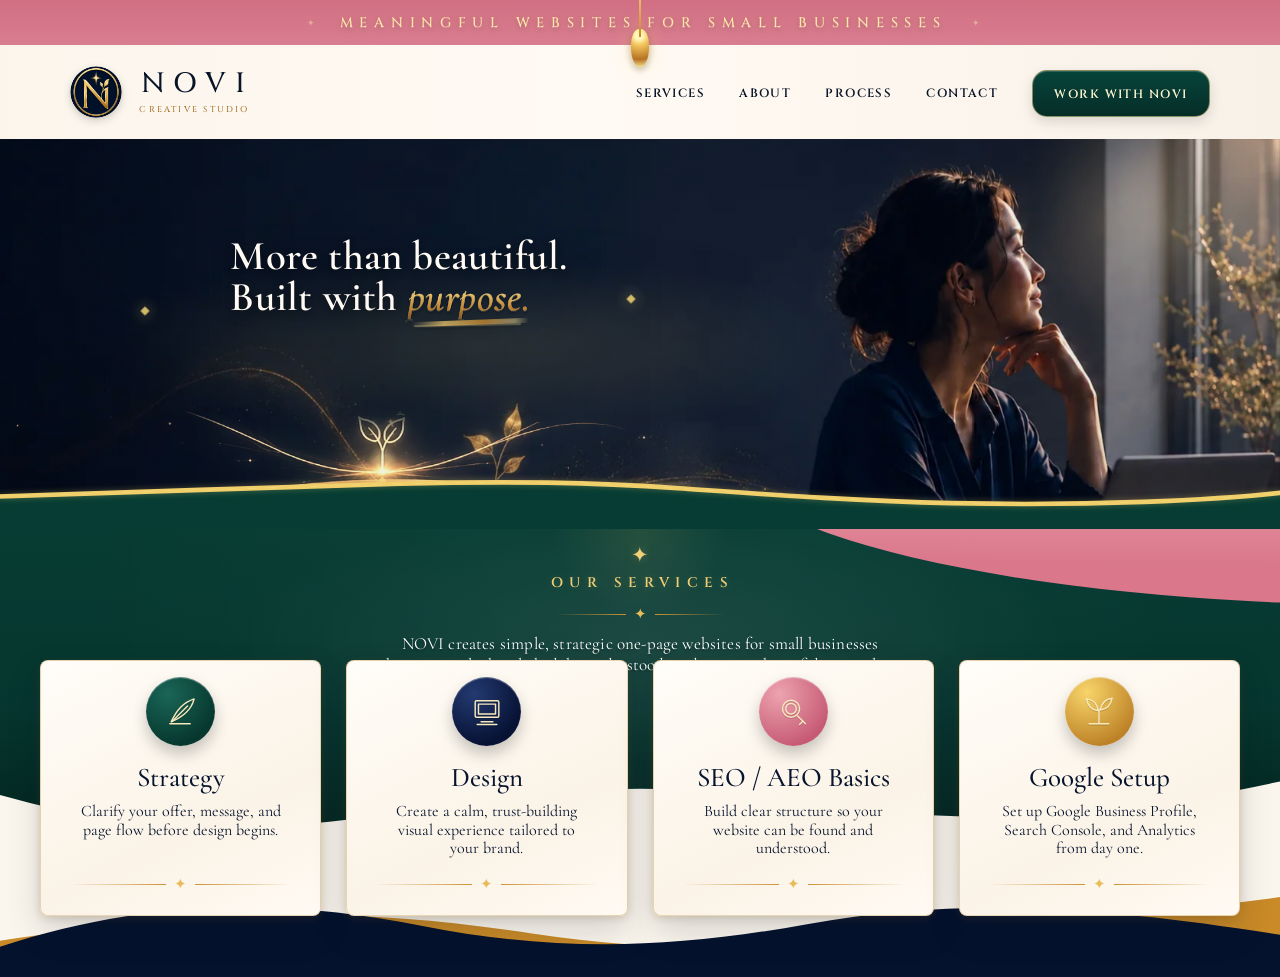
==== index.html @ 449e395c "Add files via upload" ====
<!doctype html>
<html lang="en">
<head>
  <meta charset="utf-8" />
  <meta name="viewport" content="width=device-width, initial-scale=1" /><title>NOVI Creative Studio | Marketing-First One-Page Websites for Small Businesses</title>
  <meta name="description" content="NOVI Creative Studio creates simple, strategic one-page websites for small businesses, combining refined design, clear messaging, SEO/AEO basics, and launch-ready Google setup.">
  <meta name="robots" content="index, follow">
  <link rel="canonical" href="https://novicreativestudio.ca/">
  <meta name="theme-color" content="#061127">

  <meta property="og:type" content="website">
  <meta property="og:site_name" content="NOVI Creative Studio">
  <meta property="og:title" content="NOVI Creative Studio | Marketing-First One-Page Websites">
  <meta property="og:description" content="NOVI Creative Studio creates simple, strategic one-page websites for small businesses, combining refined design, clear messaging, SEO/AEO basics, and launch-ready Google setup.">
  <meta property="og:url" content="https://novicreativestudio.ca/">
  <meta property="og:image" content="https://novicreativestudio.ca/assets/social/novi-creative-studio-og-image.jpg">
  <meta property="og:image:alt" content="NOVI Creative Studio hero image with a gold light motif and strategic website design message.">

  <meta name="twitter:card" content="summary_large_image">
  <meta name="twitter:title" content="NOVI Creative Studio | Marketing-First One-Page Websites">
  <meta name="twitter:description" content="NOVI Creative Studio creates simple, strategic one-page websites for small businesses, combining refined design, clear messaging, SEO/AEO basics, and launch-ready Google setup.">
  <meta name="twitter:image" content="https://novicreativestudio.ca/assets/social/novi-creative-studio-og-image.jpg">

  <link rel="icon" href="assets/icons/favicon.ico?v=webp35" sizes="any">
  <link rel="icon" type="image/png" sizes="32x32" href="assets/icons/favicon-32x32.png?v=webp35">
  <link rel="icon" type="image/png" sizes="16x16" href="assets/icons/favicon-16x16.png?v=webp35">
  <link rel="apple-touch-icon" sizes="180x180" href="assets/icons/apple-touch-icon.png?v=webp35">
  <link rel="manifest" href="site.webmanifest">

  <link rel="preconnect" href="https://fonts.googleapis.com">
  <link rel="preconnect" href="https://fonts.gstatic.com" crossorigin>
  <link href="https://fonts.googleapis.com/css2?family=Cinzel:wght@400;500;600;700&family=Cormorant+Garamond:wght@400;500;600;700&display=swap" rel="stylesheet">
  <link rel="stylesheet" href="assets/css/styles.css?v=webp35" />

  <script type="application/ld+json">
{
  "@context": "https://schema.org",
  "@graph": [
    {
      "@type": "Organization",
      "@id": "https://novicreativestudio.ca/#organization",
      "name": "NOVI Creative Studio",
      "url": "https://novicreativestudio.ca/",
      "logo": "https://novicreativestudio.ca/assets/images/novi-creative-studio-logo-mark.png",
      "description": "NOVI Creative Studio creates simple, strategic one-page websites for small businesses, combining refined design, clear messaging, SEO/AEO basics, and launch-ready Google setup.",
      "areaServed": [
        "Canada",
        "British Columbia"
      ]
    },
    {
      "@type": "WebSite",
      "@id": "https://novicreativestudio.ca/#website",
      "url": "https://novicreativestudio.ca/",
      "name": "NOVI Creative Studio",
      "publisher": {
        "@id": "https://novicreativestudio.ca/#organization"
      },
      "inLanguage": "en-CA"
    },
    {
      "@type": "ProfessionalService",
      "@id": "https://novicreativestudio.ca/#professional-service",
      "name": "NOVI Creative Studio",
      "url": "https://novicreativestudio.ca/",
      "image": "https://novicreativestudio.ca/assets/social/novi-creative-studio-og-image.jpg",
      "description": "NOVI Creative Studio creates simple, strategic one-page websites for small businesses, combining refined design, clear messaging, SEO/AEO basics, and launch-ready Google setup.",
      "provider": {
        "@id": "https://novicreativestudio.ca/#organization"
      },
      "areaServed": {
        "@type": "Country",
        "name": "Canada"
      },
      "serviceType": [
        "One-page website design",
        "Landing page design",
        "SEO and AEO basics",
        "Google Business Profile setup",
        "Analytics and Search Console setup"
      ]
    }
  ]
}
  </script>
</head>
<body>
  <a class="skip-link" href="#services">Skip to content</a>

  <div class="top-ribbon" aria-label="Brand message">
    <p>MEANINGFUL WEBSITES FOR SMALL BUSINESSES</p>
    <span class="ribbon-drop" aria-hidden="true"></span>
  </div>

  <header class="site-header">
    <a class="brand" href="#" aria-label="NOVI Creative Studio home">
      <img class="brand-mark" src="assets/images/novi-creative-studio-logo-mark.png?v=webp35" width="64" height="64" alt="" aria-hidden="true" />
      <span class="brand-text" aria-hidden="true">
        <strong>NOVI</strong>
        <small>Creative Studio</small>
      </span>
    </a>

    <nav class="site-nav" id="primary-nav" aria-label="Primary navigation">
      <a href="#services">Services</a>
      <a href="#about">About</a>
      <a href="#process">Process</a>
      <a href="#contact">Contact</a>
      <a class="nav-cta" href="#contact">Work with NOVI</a>
    </nav>

    <button class="mobile-menu" type="button" aria-label="Open menu" aria-controls="primary-nav" aria-expanded="false">
      <span>Menu</span>
      <i aria-hidden="true"></i>
    </button>
  </header>

  <main>
    <section class="hero-visual" aria-label="NOVI Creative Studio hero artwork">
      <picture class="hero-picture">
        <source srcset="assets/images/novi-creative-studio-hero-mobile-optimized.webp?v=webp35" media="(max-width: 640px)">
        <img src="assets/images/novi-creative-studio-hero-desktop.webp?v=webp35" width="1672" height="941" alt="NOVI Creative Studio hero image with gold light motif, strategic website design message, and a woman working beside a laptop" fetchpriority="high" />
      </picture>

      <!-- Hero headline is live HTML text for SEO, not part of the image. -->
      <div class="hero-copy" aria-label="NOVI Creative Studio message">
        <h1>
          <span class="hero-line">More than beautiful.</span>
          <span class="hero-line">Built with <span class="gold-word">purpose.</span></span>
        </h1>
      </div>

      <span class="hero-glow glow-window" aria-hidden="true"></span>
      <span class="hero-spark spark-two" aria-hidden="true"></span>
      <span class="hero-spark spark-three" aria-hidden="true"></span>
      <img class="hero-gold-motif" src="assets/images/novi-creative-studio-gold-leaf-light-motif.webp?v=webp35" alt="" aria-hidden="true" />



      <svg class="hero-green-wave" viewBox="0 0 1600 230" preserveAspectRatio="none" aria-hidden="true" focusable="false">
        <path class="hero-green-fill" d="M0 138 C170 126 330 114 500 104 C635 96 742 100 848 116 C956 132 1068 150 1188 156 C1366 164 1515 148 1600 128 L1600 230 L0 230 Z"></path>
        <path class="hero-gold-line" d="M0 138 C170 126 330 114 500 104 C635 96 742 100 848 116 C956 132 1068 150 1188 156 C1366 164 1515 148 1600 128"></path>
        <path class="hero-gold-dash" d="M0 138 C170 126 330 114 500 104 C635 96 742 100 848 116 C956 132 1068 150 1188 156 C1366 164 1515 148 1600 128"></path>
      </svg>
    </section>

    <section class="services-section" id="services">
      <div class="services-pink-sweep" aria-hidden="true"></div>
      <div class="services-copy">
        <div class="tiny-star" aria-hidden="true">✦</div>
        <p class="eyebrow">Our Services</p>
        <div class="divider" aria-hidden="true"><span></span><b>✦</b><span></span></div>
        <p class="intro">NOVI creates simple, strategic one-page websites for small businesses<br class="desktop-only"> that want to look polished, be understood, and grow with confidence online.</p>
      </div>
      <svg class="services-cream-wave" viewBox="0 0 1586 130" preserveAspectRatio="none" aria-hidden="true" focusable="false">
        <path d="M0,74 C180,128 330,124 505,96 C680,66 807,54 965,80 C1150,110 1330,116 1586,56 L1586,130 L0,130 Z"></path>
      </svg>
    </section>

    <section class="service-cards" aria-label="NOVI services">
      <article class="service-card">
        <div class="icon-circle green">
          <svg viewBox="0 0 64 64" aria-hidden="true"><path d="M17 47c9-19 18-29 35-35-4 17-16 27-35 35Z"/><path d="M18 47l24-24"/><path d="M15 50h31"/></svg>
        </div>
        <h2>Strategy</h2>
        <p>Clarify your offer, message, and page flow before design begins.</p>
        <div class="card-line" aria-hidden="true"><span></span><b>✦</b><span></span></div>
      </article>

      <article class="service-card">
        <div class="icon-circle navy">
          <svg viewBox="0 0 64 64" aria-hidden="true"><rect x="14" y="15" width="36" height="25" rx="2"/><path d="M19 20h26v15H19z"/><path d="M23 47h18"/><path d="M17 51h30"/></svg>
        </div>
        <h2>Design</h2>
        <p>Create a calm, trust-building visual experience tailored to your brand.</p>
        <div class="card-line" aria-hidden="true"><span></span><b>✦</b><span></span></div>
      </article>

      <article class="service-card">
        <div class="icon-circle pink">
          <svg viewBox="0 0 64 64" aria-hidden="true"><circle cx="29" cy="27" r="13"/><circle cx="29" cy="27" r="8"/><path d="M39 38l12 12"/><path d="M47 46l-5 5"/></svg>
        </div>
        <h2>SEO / AEO Basics</h2>
        <p>Build clear structure so your website can be found and understood.</p>
        <div class="card-line" aria-hidden="true"><span></span><b>✦</b><span></span></div>
      </article>

      <article class="service-card">
        <div class="icon-circle gold">
          <svg viewBox="0 0 64 64" aria-hidden="true"><path d="M32 49V28"/><path d="M31 30c-10-1-16-7-18-18 10 1 16 7 18 18Z"/><path d="M34 29c10-1 16-7 18-18-10 1-16 7-18 18Z"/><path d="M17 50h30"/></svg>
        </div>
        <h2>Google Setup</h2>
        <p>Set up Google Business Profile, Search Console, and Analytics from day one.</p>
        <div class="card-line" aria-hidden="true"><span></span><b>✦</b><span></span></div>
      </article>
    </section>

    <div class="bottom-waves" aria-hidden="true">
      <svg viewBox="0 0 1586 118" preserveAspectRatio="none" focusable="false">
        <path class="gold-wave" d="M0,70 C270,26 445,26 657,60 C860,93 1030,78 1228,52 C1374,33 1486,28 1586,12 L1586,118 L0,118 Z" />
        <path class="navy-wave" d="M0,78 C185,14 348,13 522,50 C692,86 834,80 1000,48 C1194,11 1365,25 1586,62 L1586,118 L0,118 Z" />
      </svg>
    </div>

    <section class="below-content" id="about" aria-label="About NOVI Creative Studio">
      <h2>Strategic one-page websites for clear, confident growth.</h2>
      <p>This lower section is intentionally simple so the first-view design above stays faithful to the provided mockup.</p>
    </section>
    <section class="below-content" id="process" aria-label="NOVI process">
      <h2>Process</h2>
      <p>Strategy, design, build, and launch setup.</p>
    </section>
    <section class="below-content contact" id="contact" aria-label="Contact NOVI Creative Studio">
      <h2>Work with NOVI</h2>
      <p>Add your contact form or email link here.</p>
    </section>
  </main>

  <script src="assets/js/script.js?v=webp35" defer></script>
</body>
</html>
---- assets/css/styles.css ----
/* Cleaned CSS: historical overridden FV/mobile rules removed. */
:root{
  --pink:#d9788b;
  --pink-2:#eba1ae;
  --cream:#fbf6ed;
  --cream-2:#fffaf2;
  --navy:#061127;
  --navy-2:#0b1732;
  --green:#073c33;
  --green-2:#052f29;
  --green-3:#031f1c;
  --gold:#c89232;
  --gold-light:#f5d773;
  --gold-soft:#e6b759;
  --text:#08142c;
  --shadow:0 15px 35px rgba(6,17,39,.16),0 2px 8px rgba(124,87,37,.22);
  --serif:'Cormorant Garamond',Georgia,serif;
  --display:'Cinzel',Georgia,serif;
}

*{box-sizing:border-box}
html{scroll-behavior:smooth}
body{
  margin:0;
  background:var(--cream);
  color:var(--text);
  font-family:var(--serif);
  overflow-x:hidden;
}
img{display:block;max-width:100%}
a{color:inherit;text-decoration:none}
button{font:inherit}
.skip-link{position:absolute;left:-999px;top:auto;width:1px;height:1px;overflow:hidden}
.skip-link:focus{left:16px;top:16px;width:auto;height:auto;z-index:50;background:#fff;padding:10px 14px;border-radius:8px}

/* Top ribbon */
.top-ribbon{
  height:45px;
  display:grid;
  place-items:center;
  position:relative;
  z-index:30;
  overflow:visible;
  background:linear-gradient(180deg,#d16f83 0%,#df899b 100%);
  background-size:100% 180%;
  color:#ffe289;
  animation:ribbonGlow 7s ease-in-out infinite alternate;
}
.top-ribbon p{
  position:relative;
  display:inline-block;
  margin:0;
  color:#ffe7a4;
  font-family:var(--display);
  font-size:clamp(14px,1.06vw,18px);
  font-weight:500;
  letter-spacing:.48em;
  line-height:1;
  text-transform:uppercase;
  transform:translateX(.22em);
  text-shadow:
    0 1px 0 rgba(255,255,255,.22),
    0 2px 5px rgba(83,36,42,.34),
    0 0 10px rgba(255,231,164,.24);
}

.top-ribbon p::before,
.top-ribbon p::after{
  content:"✦";
  position:absolute;
  top:50%;
  color:#fff1b8;
  font-size:.82em;
  letter-spacing:0;
  opacity:.42;
  transform:translateY(-50%) scale(.78) rotate(0deg);
  text-shadow:0 0 10px rgba(255,241,184,.74),0 1px 3px rgba(83,36,42,.22);
  animation:ribbonTextSparkle 2.6s ease-in-out infinite;
  pointer-events:none;
}
.top-ribbon p::before{left:-34px}
.top-ribbon p::after{right:-34px;animation-delay:1.3s}

.ribbon-drop{
  position:absolute;
  left:50%;
  bottom:-22px;
  width:18px;
  height:38px;
  transform:translateX(-50%);
  border-radius:55% 55% 65% 65%;
  background:radial-gradient(circle at 45% 18%,#fff6b8 0 12%,#f3c55c 29%,#b57123 72%,#fff2a0 100%);
  box-shadow:0 0 18px rgba(245,215,115,.35),0 2px 7px rgba(70,42,4,.4);
  z-index:31;
  animation:dropFloat 4.5s ease-in-out infinite,dropGlow 3.8s ease-in-out infinite;
}
.ribbon-drop::before{
  content:"";
  position:absolute;
  left:50%;
  top:-43px;
  width:2px;
  height:51px;
  transform:translateX(-50%);
  background:linear-gradient(#f8d17a,#c8872d);
}

/* Header / logo */
.site-header{
  position:relative;
  z-index:25;
  min-height:94px;
  padding:0 clamp(34px,5.5vw,88px);
  display:flex;
  align-items:center;
  justify-content:space-between;
  gap:28px;
  background:linear-gradient(90deg,#fbf5ec,#fffaf3 46%,#f8f1e8);
  box-shadow:0 1px 0 rgba(118,84,44,.05);
}
.brand{
  flex:0 0 auto;
  display:inline-flex;
  align-items:center;
  gap:16px;
  min-width:0;
  color:#08142c;
  opacity:0;
  animation:fadeDown .75s ease-out .1s forwards;
}
.brand-mark{
  width:clamp(52px,3.9vw,64px);
  height:clamp(52px,3.9vw,64px);
  flex:0 0 auto;
  object-fit:contain;
  border-radius:50%;
  background:transparent;
  box-shadow:0 3px 9px rgba(6,17,39,.14);
  filter:drop-shadow(0 1px 1px rgba(154,99,31,.16));
}
.brand-text{
  display:flex;
  flex-direction:column;
  justify-content:center;
  line-height:1;
  min-width:0;
}
.brand-text strong{
  display:block;
  font-family:var(--display);
  font-size:clamp(28px,2.02vw,34px);
  font-weight:500;
  letter-spacing:clamp(.18em,1.14vw,.32em);
  color:#071327;
  transform:translateX(.08em);
}
.brand-text small{
  display:block;
  margin-top:8px;
  font-family:var(--display);
  font-size:clamp(8.5px,.66vw,11px);
  font-weight:500;
  letter-spacing:clamp(.14em,.78vw,.26em);
  color:#a7762d;
  text-transform:uppercase;
  transform:translateX(.12em);
}
.site-nav{
  display:flex;
  align-items:center;
  gap:clamp(18px,2.65vw,48px);
  margin-top:2px;
  white-space:nowrap;
  font-family:var(--display);
  font-size:clamp(12px,.84vw,14px);
  font-weight:600;
  letter-spacing:.12em;
  text-transform:uppercase;
  color:#071326;
  opacity:0;
  animation:fadeDown .75s ease-out .18s forwards;
}
.site-nav a{transition:opacity .2s ease,transform .2s ease}
.site-nav a:not(.nav-cta):hover{opacity:.8;transform:translateY(-1px)}
.nav-cta{
  position:relative;
  overflow:hidden;
  isolation:isolate;
  min-width:clamp(176px,12.4vw,204px);
  padding:15px clamp(18px,1.65vw,28px) 14px;
  border-radius:15px;
  color:#fff6d0!important;
  text-align:center;
  background:linear-gradient(180deg,#06443a,#062d28);
  border:1px solid rgba(246,214,133,.54);
  box-shadow:inset 0 1px 0 rgba(255,255,255,.16),0 5px 13px rgba(0,0,0,.13);
}
.nav-cta::after{
  content:"";
  position:absolute;
  inset:-50% auto -50% -75%;
  width:42%;
  transform:skewX(-18deg);
  background:linear-gradient(90deg,transparent,rgba(255,255,255,.32),transparent);
  animation:ctaShine 5.8s ease-in-out 1.1s infinite;
  z-index:0;
  pointer-events:none;
}
.nav-cta:hover{transform:translateY(-1px);box-shadow:inset 0 1px 0 rgba(255,255,255,.2),0 8px 18px rgba(0,0,0,.16)}
.mobile-menu{display:none}

/* Hero / first view */
.hero-visual{
  position:relative;
  z-index:1;
  overflow:hidden;
  isolation:isolate;
  height:clamp(390px,25.5vw,430px);
  background:#061127;
}
.hero-picture{
  position:absolute;
  inset:0;
  display:block;
  width:100%;
  height:100%;
  line-height:0;
  overflow:hidden;
  z-index:1;
}
.hero-picture img{
  width:100%;
  height:100%;
  object-fit:cover;
  object-position:53% 34%;
  transform-origin:center center;
  opacity:0;
  animation:heroImageIn 1.05s cubic-bezier(.22,1,.36,1) .05s forwards;
}
.hero-visual::after{
  content:"";
  position:absolute;
  inset:0;
  z-index:2;
  pointer-events:none;
  background:
    linear-gradient(90deg,rgba(5,13,31,.12) 0%,rgba(5,13,31,.03) 42%,rgba(5,13,31,.05) 100%),
    radial-gradient(ellipse at 37% 53%,rgba(245,215,115,.12),transparent 32%);
}
.hero-copy{
  position:absolute;
  z-index:7;
  left:18%;
  top:24.8%;
  width:min(540px,39vw);
  text-align:left;
  pointer-events:none;
  opacity:0;
  transform:translateY(22px);
  animation:heroTextUp .9s cubic-bezier(.22,1,.36,1) .38s forwards;
}
.hero-copy::before{
  content:"";
  position:absolute;
  inset:-12px -18px -10px -18px;
  z-index:-1;
  border-radius:24px;
  background:radial-gradient(ellipse at 35% 50%,rgba(5,12,27,.18),rgba(5,12,27,.05) 56%,transparent 76%);
  filter:blur(.2px);
}
.hero-copy h1{
  margin:0;
  font-family:var(--serif);
  font-size:clamp(38px,3.2vw,58px);
  line-height:1.02;
  font-weight:600;
  letter-spacing:.005em;
  color:#fffaf4;
  text-shadow:0 3px 8px rgba(0,0,0,.46),0 0 22px rgba(255,255,255,.08);
}
.hero-line{display:block;white-space:nowrap}
.gold-word{
  position:relative;
  display:inline-block;
  color:#efc86a;
  font-style:italic;
  font-weight:500;
  letter-spacing:.015em;
  background:
    linear-gradient(180deg,#fff2b8 0%,#efcf79 32%,#c98c35 68%,#8b551c 100%);
  -webkit-background-clip:text;
  background-clip:text;
  -webkit-text-fill-color:transparent;
  -webkit-text-stroke:.28px rgba(255,238,180,.32);
  filter:
    drop-shadow(0 1px 0 rgba(255,244,196,.18))
    drop-shadow(0 2px 1px rgba(0,0,0,.34));
  text-shadow:none;
}
.hero-glow{
  position:absolute;
  z-index:6;
  pointer-events:none;
  border-radius:50%;
  mix-blend-mode:screen;
}
.glow-window{
  right:-3%;
  top:22%;
  width:23vw;
  height:19vw;
  max-width:390px;
  max-height:320px;
  transform:translate(0,-50%);
  background:radial-gradient(ellipse,rgba(255,232,166,.18),transparent 66%);
  animation:softGlow 7s ease-in-out infinite alternate;
}
.hero-spark{
  position:absolute;
  z-index:8;
  width:8px;
  height:8px;
  transform:rotate(45deg) scale(.8);
  background:var(--gold-light);
  box-shadow:0 0 16px rgba(245,215,115,.75);
  opacity:.85;
  animation:sparkPulse 3s ease-in-out infinite;
}
.spark-two{left:49%;top:40%;animation-delay:1.4s}
.spark-three{left:11%;top:43%;animation-delay:2.1s}
.hero-green-wave{
  position:absolute;
  z-index:6;
  left:-1px;
  right:-1px;
  bottom:-2px;
  width:calc(100% + 2px);
  height:22%;
  display:block;
  pointer-events:none;
}
.hero-green-fill{fill:url(#heroGradient)}
.hero-green-fill{fill:#063c33}
.hero-gold-line{
  fill:none;
  stroke:#f0cf6b;
  stroke-width:12.5;
  stroke-linecap:round;
  filter:drop-shadow(0 0 8px rgba(245,215,115,.32));
}
.hero-gold-dash{
  fill:none;
  stroke:rgba(245,223,131,.62);
  stroke-width:1.95;
  stroke-linecap:round;
  stroke-dasharray:10 16;
  filter:drop-shadow(0 0 4px rgba(245,215,115,.16));
}





/* Gold leaf motif borrowed from the v4 reference crop.
   Only the motif layer is added; the hero photo/layout remains the current version. */
.hero-gold-motif{
  position:absolute;
  z-index:5;
  left:0%;
  bottom:4.2%;
  width:57%;
  max-width:none;
  min-width:560px;
  height:auto;
  pointer-events:none;
  mix-blend-mode:screen;
  opacity:.94;
  filter:contrast(1.14) brightness(1.0) saturate(.96) drop-shadow(0 0 6px rgba(245,215,115,.16));
  transform:translateX(-1.5%);
}

/* Services section / waves */
.services-section{
  position:relative;
  z-index:2;
  min-height:clamp(305px,24vw,385px);
  margin-top:0;
  padding:clamp(50px,5vw,82px) 24px clamp(100px,8vw,136px);
  overflow:hidden;
  background:
    radial-gradient(ellipse at 51% 35%,rgba(255,255,255,.065),transparent 45%),
    linear-gradient(180deg,#063c33 0%,#06362f 58%,#03251f 100%);
}
.services-section::before{
  content:"";
  position:absolute;
  inset:0;
  pointer-events:none;
  background:
    radial-gradient(circle at 50% 0%,rgba(231,188,89,.13),transparent 12%),
    linear-gradient(90deg,transparent,rgba(255,255,255,.035),transparent);
  opacity:.8;
}
.services-pink-sweep{
  position:absolute;
  top:clamp(-116px,-6.7vw,-76px);
  right:-8%;
  width:52%;
  height:clamp(145px,12.5vw,198px);
  border-radius:0 0 0 100%/0 0 0 96%;
  background:linear-gradient(180deg,#eba0ae 0%,#da778a 76%);
  border-top:3px solid rgba(239,202,101,.82);
  transform:rotate(.35deg);
  z-index:0;
  box-shadow:0 -3px 0 rgba(234,199,96,.35);
}
.services-pink-sweep::before{
  content:"";
  position:absolute;
  left:2.5%;
  right:-.5%;
  top:-7px;
  height:10px;
  border-top:1.5px dashed rgba(245,223,131,.52);
  border-radius:0 0 0 100%/0 0 0 96%;
  opacity:.85;
  pointer-events:none;
}
.services-copy{
  position:relative;
  z-index:7;
  max-width:900px;
  margin:-48px auto 0;
  text-align:center;
  color:#fff;
  opacity:0;
  animation:fadeUp .85s ease-out .55s forwards;
}
.tiny-star{
  color:#f0cf76;
  font-size:21px;
  line-height:1;
  margin-bottom:7px;
  text-shadow:0 0 10px rgba(240,207,118,.28);
  animation:starPulse 2.8s ease-in-out infinite;
}
.eyebrow{
  margin:0 0 15px;
  color:#f1ce73;
  font-family:var(--display);
  font-size:clamp(14px,.95vw,16px);
  font-weight:600;
  letter-spacing:.46em;
  text-transform:uppercase;
  transform:translateX(.18em);
  text-shadow:0 0 10px rgba(241,206,115,.18);
}
.divider,.card-line{
  display:flex;
  align-items:center;
  justify-content:center;
  gap:8px;
  color:#e7bc59;
}
.divider{margin:12px auto 12px}
.divider span{height:1px;width:70px;background:linear-gradient(90deg,transparent,#c89336)}
.divider span:last-child{background:linear-gradient(90deg,#c89336,transparent)}
.divider b,.card-line b{font-size:15px;font-weight:400;line-height:1;animation:starPulse 3.2s ease-in-out infinite}
.intro{
  margin:0 auto;
  max-width:820px;
  color:#fff;
  font-size:clamp(17px,1.23vw,20px);
  line-height:1.23;
  letter-spacing:.01em;
  text-shadow:0 2px 3px rgba(0,0,0,.35);
}
.services-cream-wave{
  position:absolute;
  left:0;
  right:0;
  bottom:-1px;
  z-index:2;
  width:100%;
  height:clamp(86px,7.7vw,130px);
  display:block;
}
.services-cream-wave path{fill:var(--cream)}

/* Cards */
.service-cards{
  position:relative;
  z-index:6;
  width:min(calc(100% - 80px),1238px);
  margin:-176px auto 0;
  display:grid;
  grid-template-columns:repeat(4,minmax(0,1fr));
  gap:25px;
}
.service-card{
  min-height:244px;
  padding:16px 28px 23px;
  border-radius:8px;
  background:linear-gradient(155deg,#fffdf8 0%,#fbf3e7 63%,#fffaf3 100%);
  border:1px solid rgba(192,144,68,.36);
  box-shadow:var(--shadow);
  text-align:center;
  color:#07142b;
  display:flex;
  flex-direction:column;
  align-items:center;
  justify-content:flex-start;
  opacity:0;
  transform:translateY(22px);
  animation:cardIn .75s ease-out forwards;
}
.service-card:nth-child(1){animation-delay:.65s}
.service-card:nth-child(2){animation-delay:.78s}
.service-card:nth-child(3){animation-delay:.91s}
.service-card:nth-child(4){animation-delay:1.04s}
.service-card:hover{transform:translateY(-4px);transition:transform .25s ease,box-shadow .25s ease;box-shadow:0 18px 38px rgba(6,17,39,.18),0 4px 11px rgba(124,87,37,.24)}
.icon-circle{
  position:relative;
  overflow:hidden;
  width:69px;
  height:69px;
  border-radius:50%;
  display:grid;
  place-items:center;
  margin:0 auto 18px;
  box-shadow:inset 0 1px 1px rgba(255,255,255,.38),0 8px 15px rgba(0,0,0,.22);
}
.icon-circle::after{
  content:"";
  position:absolute;
  inset:-40%;
  background:linear-gradient(100deg,transparent 30%,rgba(255,255,255,.28) 48%,transparent 60%);
  transform:translateX(-110%) rotate(18deg);
  animation:iconGleam 6.8s ease-in-out infinite;
}
.icon-circle svg{
  position:relative;
  z-index:1;
  width:42px;
  height:42px;
  fill:none;
  stroke:#f8e9bd;
  stroke-width:2.2;
  stroke-linecap:round;
  stroke-linejoin:round;
  filter:drop-shadow(0 1px 0 rgba(0,0,0,.16));
}
.icon-circle.green{background:radial-gradient(circle at 32% 25%,#1a6657,#07382f 72%)}
.icon-circle.navy{background:radial-gradient(circle at 32% 25%,#233a71,#071234 72%)}
.icon-circle.pink{background:radial-gradient(circle at 30% 25%,#eda3b0,#c65a74 75%)}
.icon-circle.gold{background:radial-gradient(circle at 32% 22%,#f8d46a,#bd8227 76%)}
.service-card h2{
  margin:0 0 11px;
  font-family:var(--serif);
  font-size:27px;
  line-height:1;
  font-weight:500;
  color:#07142d;
}
.service-card p{
  margin:0 auto;
  max-width:205px;
  min-height:58px;
  font-size:16px;
  line-height:1.15;
  color:#07142d;
}
.card-line{width:100%;margin-top:auto;padding-top:17px;gap:8px}
.card-line span{height:1px;flex:1;background:linear-gradient(90deg,transparent,#cc9338)}
.card-line span:last-child{background:linear-gradient(90deg,#cc9338,transparent)}
.bottom-waves{
  position:relative;
  z-index:2;
  height:89px;
  margin-top:-28px;
  overflow:hidden;
}
.bottom-waves svg{width:100%;height:100%;display:block}
.bottom-waves .gold-wave{fill:#c98a27}
.bottom-waves .navy-wave{fill:#05122d}
.below-content{
  display:none;
  padding:72px 22px;
  text-align:center;
  background:#061127;
  color:#fffdf6;
  font-size:18px;
}
.below-content h2{font-family:var(--serif);font-size:36px;margin:0 0 12px;font-weight:500}
.below-content p{margin:0 auto;max-width:720px;line-height:1.5}

@keyframes ribbonGlow{from{background-position:0 0}to{background-position:0 100%}}
@keyframes dropFloat{0%,100%{transform:translateX(-50%) translateY(0)}50%{transform:translateX(-50%) translateY(3px)}}
@keyframes dropGlow{0%,100%{filter:brightness(1);box-shadow:0 0 12px rgba(245,215,115,.25),0 2px 7px rgba(70,42,4,.4)}50%{filter:brightness(1.12);box-shadow:0 0 22px rgba(245,215,115,.52),0 2px 7px rgba(70,42,4,.4)}}
@keyframes fadeDown{from{opacity:0;transform:translateY(-9px)}to{opacity:1;transform:translateY(0)}}
@keyframes fadeUp{from{opacity:0;transform:translateY(18px)}to{opacity:1;transform:translateY(0)}}
@keyframes heroImageIn{from{opacity:.82;transform:scale(1.018);filter:brightness(.92)}to{opacity:1;transform:scale(1);filter:brightness(1)}}
@keyframes heroTextUp{from{opacity:0;transform:translateY(24px)}to{opacity:1;transform:translateY(0)}}
@keyframes seedGlow{0%,100%{opacity:.45;transform:translate(-50%,-50%) scale(.86)}50%{opacity:.95;transform:translate(-50%,-50%) scale(1.08)}}
@keyframes softGlow{from{opacity:.32;transform:translate(0,-50%) scale(.96)}to{opacity:.65;transform:translate(0,-50%) scale(1.08)}}
@keyframes sparkPulse{0%,100%{opacity:.28;transform:rotate(45deg) scale(.72)}50%{opacity:1;transform:rotate(45deg) scale(1.16)}}
@keyframes starPulse{0%,100%{opacity:.55;filter:drop-shadow(0 0 0 rgba(245,215,115,0))}50%{opacity:1;filter:drop-shadow(0 0 8px rgba(245,215,115,.5))}}
@keyframes ctaShine{0%,64%{left:-75%}86%{left:135%}100%{left:135%}}
@keyframes ribbonSparkle{0%,100%{opacity:.34;transform:translateY(-50%) rotate(0deg) scale(.72)}48%{opacity:1;transform:translateY(-50%) rotate(18deg) scale(1.08)}72%{opacity:.62;transform:translateY(-50%) rotate(34deg) scale(.9)}}
@keyframes ribbonTextSparkle{0%,100%{opacity:.28;transform:translateY(-50%) scale(.72) rotate(0deg)}45%{opacity:1;transform:translateY(-50%) scale(1.12) rotate(18deg)}70%{opacity:.58;transform:translateY(-50%) scale(.9) rotate(36deg)}}
@keyframes cardIn{to{opacity:1;transform:translateY(0)}}
@keyframes iconGleam{0%,62%{transform:translateX(-110%) rotate(18deg)}82%{transform:translateX(110%) rotate(18deg)}100%{transform:translateX(110%) rotate(18deg)}}







@media (min-width:1600px){
  .site-header{
    min-height:clamp(92px,5.6vw,118px);
    padding-inline:clamp(70px,5vw,110px);
  }
  .brand-mark{width:clamp(54px,3.7vw,68px);height:clamp(54px,3.7vw,68px)}
  .brand-text strong{font-size:clamp(30px,2.1vw,38px)}
  .site-nav{gap:clamp(28px,2.4vw,46px)}
  .site-nav a{font-size:clamp(13px,.88vw,16px)}
  .nav-cta{min-width:clamp(178px,11.5vw,230px)}
}

/* Subtle handwritten-style underline below the hero's gold word */
.gold-word::after{
  content:"";
  position:absolute;
  left:.08em;
  right:.04em;
  bottom:-.12em;
  height:.11em;
  border-radius:999px;
  background:
    linear-gradient(90deg,
      transparent 0%,
      rgba(255,230,150,.16) 7%,
      rgba(239,200,106,.82) 28%,
      rgba(193,135,50,.9) 62%,
      rgba(255,231,158,.5) 88%,
      transparent 100%);
  transform:rotate(-2.2deg) skewX(-8deg);
  filter:drop-shadow(0 1px 0 rgba(0,0,0,.18));
  opacity:.86;
}
.gold-word::before{
  content:"";
  position:absolute;
  left:.16em;
  right:.22em;
  bottom:-.17em;
  height:.045em;
  border-radius:999px;
  background:rgba(255,239,177,.46);
  transform:rotate(-1deg);
  opacity:.48;
}

/* Desktop zoom stability:
   Keep the approved desktop composition on fine-pointer devices even when browser zoom changes CSS viewport width. */
@media (pointer:fine){
  .hero-visual{
    height:clamp(390px,25.5vw,430px);
  }
  .hero-picture img{
    object-position:53% 34%;
  }
  .hero-copy{
    left:18%;
    top:24.8%;
  }
  .hero-gold-motif{
    left:0%;
    bottom:4.2%;
    width:57%;
    max-width:930px;
    min-width:620px;
  }
  .site-nav{
    white-space:nowrap;
  }
}

/* Clean responsive production rules
   Final mobile design:
   - mobile menu fixed by viewport width
   - no separate gold sprout motif on mobile
   - pink Our Services label
   - top and bottom gold line + sparkle sets around the label
   - cards positioned with approved spacing
*/
html,
body{
  width:100%;
  max-width:100%;
  overflow-x:hidden;
}

.top-ribbon,
.site-header{
  overflow:visible;
}

@media (max-width:1024px){
  .site-header{
    position:relative;
    z-index:1000;
  }

  .mobile-menu{
    display:flex;
    align-items:center;
    justify-content:center;
    gap:0;
    border:0;
    background:transparent;
    padding:0;
    cursor:pointer;
    color:#071327;
  }

  .mobile-menu span{
    display:none;
  }

  .mobile-menu i,
  .mobile-menu i::before,
  .mobile-menu i::after{
    content:"";
    display:block;
    width:42px;
    height:2.5px;
    background:#b37a29;
    border-radius:999px;
    transition:transform .22s ease,opacity .22s ease,background .22s ease;
  }

  .mobile-menu i{
    position:relative;
  }

  .mobile-menu i::before{
    position:absolute;
    top:-13px;
    left:0;
  }

  .mobile-menu i::after{
    position:absolute;
    top:13px;
    left:0;
  }

  body.nav-open .mobile-menu i{
    background:transparent;
  }

  body.nav-open .mobile-menu i::before{
    transform:translateY(13px) rotate(45deg);
  }

  body.nav-open .mobile-menu i::after{
    transform:translateY(-13px) rotate(-45deg);
  }

  .site-nav{
    position:absolute;
    left:18px;
    right:18px;
    top:calc(100% + 8px);
    z-index:1001;
    display:grid;
    grid-template-columns:1fr;
    gap:6px;
    padding:14px;
    background:rgba(255,250,243,.985);
    border:1px solid rgba(192,144,68,.26);
    border-radius:18px;
    box-shadow:0 18px 35px rgba(6,17,39,.18);
    opacity:0;
    visibility:hidden;
    pointer-events:none;
    transform:translateY(-8px);
    transition:opacity .22s ease,transform .22s ease,visibility .22s ease;
    animation:none;
    white-space:normal;
  }

  body.nav-open .site-nav{
    opacity:1;
    visibility:visible;
    pointer-events:auto;
    transform:translateY(0);
  }

  .site-nav a{
    display:block;
    width:100%;
    padding:12px 14px;
    text-align:center;
    border-radius:12px;
    color:#071327;
  }

  .site-nav a:not(.nav-cta):hover,
  .site-nav a:not(.nav-cta):focus-visible{
    background:#fbf1e6;
    transform:none;
  }

  .site-nav .nav-cta{
    grid-column:1/-1;
    margin-top:4px;
    min-width:0;
    width:100%;
    padding:13px 16px;
    border-radius:13px;
    color:#fff6d0;
  }
}

@media (max-width:640px){
  .top-ribbon{
    position:relative;
    width:100vw;
    height:48px;
    overflow:visible;
    z-index:1200;
  }

  .top-ribbon p{
    max-width:calc(100vw - 34px);
    overflow:hidden;
    white-space:nowrap;
    text-align:center;
    font-size:clamp(8px,2.28vw,10px);
    letter-spacing:.22em;
    transform:none;
  }

  .top-ribbon p::before{left:-12px}
  .top-ribbon p::after{right:-12px}

  .ribbon-drop{
    width:16px;
    height:34px;
    bottom:-17px;
    z-index:1202;
    overflow:visible;
    clip-path:none;
    box-shadow:0 0 13px rgba(245,215,115,.32),0 2px 7px rgba(70,42,4,.32);
  }

  .ribbon-drop::before{
    top:-39px;
    height:45px;
  }

  .site-header{
    width:100vw;
    min-height:108px;
    padding-inline:20px;
  }

  .brand{
    gap:12px;
    align-items:center;
  }

  .brand-mark{
    width:58px;
    height:58px;
  }

  .brand-text{
    display:grid;
    grid-template-columns:max-content;
    width:max-content;
    min-width:0;
    align-items:start;
  }

  .brand-text strong{
    font-size:30px;
    line-height:.96;
    letter-spacing:.15em;
    transform:none;
  }

  .brand-text small{
    display:block;
    justify-self:center;
    width:100%;
    margin-top:7px;
    font-size:8.4px;
    line-height:1;
    letter-spacing:.13em;
    text-align:center;
    transform:translateX(-.08em);
  }

  .site-nav{
    max-height:calc(100svh - 190px);
    overflow:auto;
  }

  .mobile-menu i,
  .mobile-menu i::before,
  .mobile-menu i::after{
    width:36px;
  }

  .mobile-menu i::before{
    top:-12px;
  }

  .mobile-menu i::after{
    top:12px;
  }

  body.nav-open .mobile-menu i::before{
    transform:translateY(12px) rotate(45deg);
  }

  body.nav-open .mobile-menu i::after{
    transform:translateY(-12px) rotate(-45deg);
  }

  .hero-visual{
    position:relative;
    z-index:30;
    width:100vw;
    height:204px;
    min-height:204px;
    overflow:visible;
    isolation:isolate;
  }

  .hero-picture{
    inset:0;
    overflow:hidden;
    z-index:1;
  }

  .hero-picture img{
    width:100%;
    height:100%;
    object-fit:cover;
    object-position:56% 0%;
    transform:none;
  }

  .hero-copy{
    z-index:40;
    left:6.2%;
    top:26.7%;
    width:66%;
    max-width:268px;
  }

  .hero-copy h1{
    font-size:23px;
    line-height:1.01;
    letter-spacing:.002em;
  }

  .hero-line{
    white-space:nowrap;
  }

  .hero-copy .gold-word{
    font-size:1.22em;
  }

  .hero-spark{
    width:6px;
    height:6px;
  }

  .spark-three{
    z-index:41;
    left:4.6%;
    top:45.8%;
  }

  .spark-two{
    z-index:41;
    left:54.2%;
    top:39.1%;
  }

  .hero-gold-motif{
    display:none;
  }

  .hero-green-wave{
    z-index:24;
    left:-1px;
    right:-1px;
    width:calc(100% + 2px);
    height:43%;
    bottom:-18px;
    opacity:1;
    display:block;
    pointer-events:none;
  }

  .hero-green-fill{
    fill:#063c33;
  }

  .hero-gold-line{
    stroke:#f6d875;
    stroke-width:15.5;
    opacity:1;
    filter:drop-shadow(0 0 9px rgba(245,215,115,.46));
  }

  .hero-gold-dash{
    opacity:.52;
    stroke-width:2;
  }

  .services-section{
    position:relative;
    z-index:2;
    width:100vw;
    margin-top:-50px;
    min-height:388px;
    padding:72px 22px 92px;
    overflow:hidden;
    background:
      radial-gradient(ellipse at 50% 31%,rgba(255,255,255,.07),transparent 42%),
      linear-gradient(180deg,#063c33 0%,#063c33 18%,#06372f 55%,#03251f 100%);
  }

  .services-pink-sweep{
    display:none;
  }

  .services-copy{
    z-index:7;
    max-width:900px;
    margin:0 auto;
  }

  .services-copy .tiny-star{
    display:flex;
    align-items:center;
    justify-content:center;
    gap:12px;
    width:auto;
    height:auto;
    margin:0 auto 10px;
    color:#f5d773;
    font-size:13px;
    line-height:1;
    text-shadow:0 0 12px rgba(245,215,115,.45);
    background:none;
    animation:starPulse 3s ease-in-out infinite;
  }

  .services-copy .tiny-star::before,
  .services-copy .tiny-star::after{
    content:"";
    display:block;
    width:76px;
    height:1px;
    background:linear-gradient(90deg,transparent,rgba(200,146,50,.72),transparent);
  }

  .services-copy .eyebrow{
    position:relative;
    display:inline-flex;
    align-items:center;
    justify-content:center;
    width:auto;
    max-width:calc(100% - 40px);
    padding:12px 26px 11px;
    margin:0 auto 18px;
    border-radius:10px;
    background:linear-gradient(180deg,#da8ca3 0%,#cc7891 100%);
    border:1px solid rgba(241,206,115,.34);
    box-shadow:0 10px 20px rgba(100,25,49,.18), inset 0 1px 0 rgba(255,255,255,.26);
    letter-spacing:.34em;
    line-height:1;
    text-shadow:none;
    transform:none;
  }

  .services-copy .eyebrow::before,
  .services-copy .eyebrow::after{
    content:"✦";
    position:absolute;
    top:50%;
    transform:translateY(-50%);
    font-size:13px;
    line-height:1;
    color:var(--gold-light);
    text-shadow:0 0 14px rgba(245,215,115,.4);
    animation:sparkPulse 2.6s ease-in-out infinite;
    pointer-events:none;
  }

  .services-copy .eyebrow::before{
    left:-20px;
    animation-delay:.3s;
  }

  .services-copy .eyebrow::after{
    right:-20px;
    animation-delay:1.2s;
  }

  .divider{
    margin:10px auto 16px;
  }

  .intro{
    max-width:355px;
    font-size:clamp(18px,5vw,21px);
    line-height:1.12;
  }

  .service-cards{
    width:calc(100% - 34px);
    max-width:100vw;
    margin:-86px auto 0;
    display:grid;
    grid-template-columns:repeat(2,minmax(0,1fr));
    gap:10px;
    z-index:6;
  }

  .service-card{
    min-height:174px;
    padding:34px 12px 16px;
    border-radius:12px;
  }

  .icon-circle{
    width:64px;
    height:64px;
    margin-bottom:14px;
  }

  .icon-circle svg{
    width:37px;
    height:37px;
  }

  .service-card h2{
    font-size:20px;
    line-height:1;
    margin-bottom:9px;
  }

  .service-card p{
    font-size:13.2px;
    line-height:1.12;
    min-height:0;
  }

  .card-line{
    padding-top:11px;
  }
}

@media (max-width:430px){
  .site-header{
    min-height:106px;
  }

  .brand-mark{
    width:55px;
    height:55px;
  }

  .brand-text strong{
    font-size:28px;
    letter-spacing:.145em;
  }

  .brand-text small{
    font-size:7.7px;
    letter-spacing:.12em;
    margin-top:6px;
    transform:translateX(-.1em);
  }

  .hero-visual{
    height:200px;
    min-height:200px;
  }

  .hero-copy{
    left:6%;
    top:27.2%;
    width:67%;
    max-width:256px;
  }

  .hero-copy h1{
    font-size:22.6px;
  }

  .hero-copy .gold-word{
    font-size:1.24em;
  }

  .spark-two{
    left:54.4%;
    top:39.4%;
  }

  .services-section{
    min-height:396px;
    padding-bottom:96px;
  }

  .services-copy .tiny-star{
    gap:10px;
    margin-bottom:8px;
  }

  .services-copy .tiny-star::before,
  .services-copy .tiny-star::after{
    width:68px;
  }

  .services-copy .eyebrow{
    padding:11px 24px 10px;
    letter-spacing:.3em;
  }

  .services-copy .eyebrow::before{
    left:-18px;
  }

  .services-copy .eyebrow::after{
    right:-18px;
  }

  .service-cards{
    margin:-82px auto 0;
  }
}

@media (max-width:390px){
  .brand-mark{
    width:52px;
    height:52px;
  }

  .brand-text strong{
    font-size:26px;
  }

  .brand-text small{
    font-size:7.1px;
  }

  .hero-visual{
    height:194px;
    min-height:194px;
  }

  .hero-copy{
    left:5.7%;
    top:27.4%;
    width:68%;
    max-width:244px;
  }

  .hero-copy h1{
    font-size:21.4px;
  }

  .hero-copy .gold-word{
    font-size:1.22em;
  }

  .spark-two{
    left:54.8%;
    top:39.6%;
  }

  .hero-green-wave{
    height:46%;
    bottom:-20px;
  }

  .services-section{
    min-height:404px;
    padding-bottom:100px;
  }

  .services-copy .eyebrow{
    padding:10px 16px 9px;
    letter-spacing:.27em;
  }

  .service-cards{
    margin:-76px auto 0;
  }
}

@media (prefers-reduced-motion:reduce){
  *,*::before,*::after{animation-duration:.01ms!important;animation-iteration-count:1!important;scroll-behavior:auto!important;transition:none!important}
}

/* Production 404 page */
.not-found-page{
  min-height:100vh;
  display:grid;
  place-items:center;
  background:
    radial-gradient(ellipse at 50% 18%,rgba(245,215,115,.16),transparent 30%),
    linear-gradient(180deg,#061127 0%,#073c33 100%);
}
.not-found{
  width:min(680px,calc(100% - 40px));
  padding:56px 28px;
  text-align:center;
  color:#fffaf4;
}
.not-found img{
  margin:0 auto 22px;
  filter:drop-shadow(0 0 16px rgba(245,215,115,.28));
}
.not-found h1{
  margin:0 0 12px;
  font-family:var(--serif);
  font-size:clamp(42px,7vw,76px);
  font-weight:600;
}
.not-found p{
  margin:0 auto 24px;
  max-width:520px;
  font-size:20px;
  line-height:1.35;
}
.not-found .nav-cta{
  display:inline-block;
  min-width:180px;
}
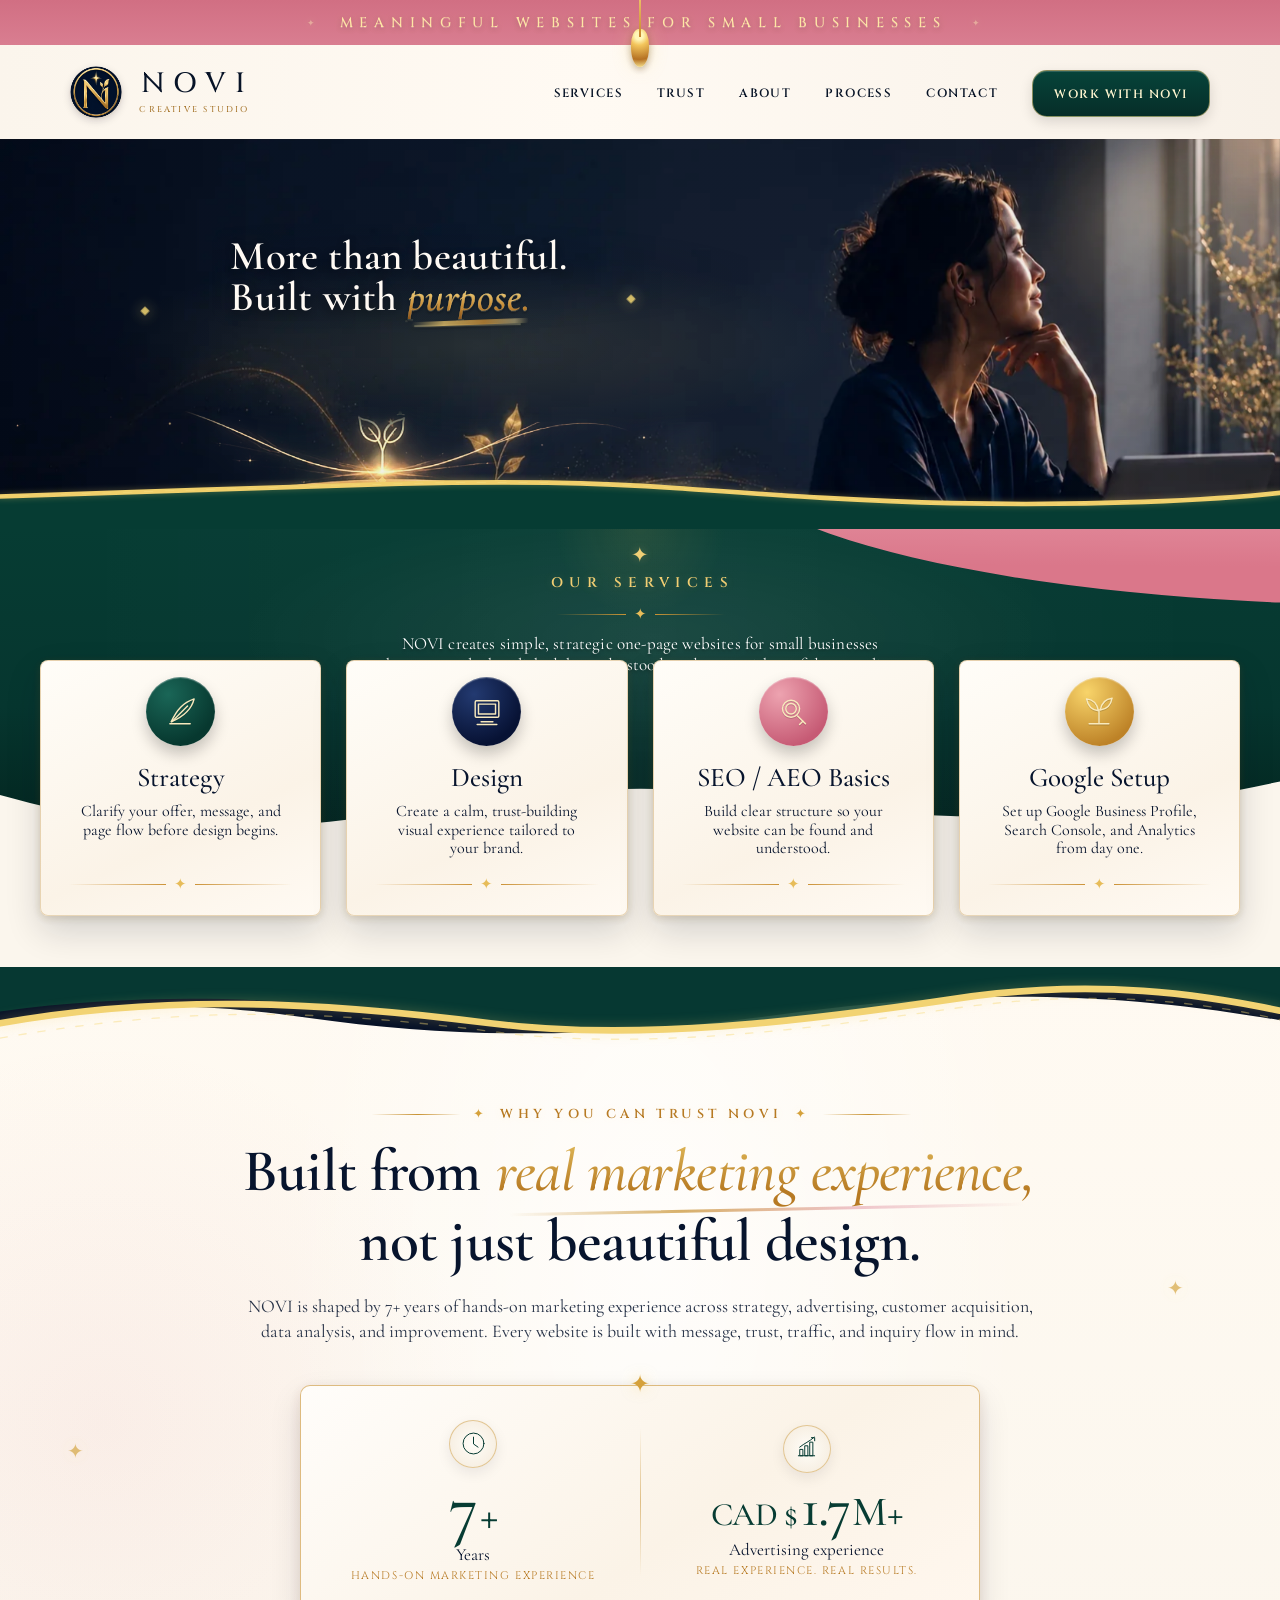
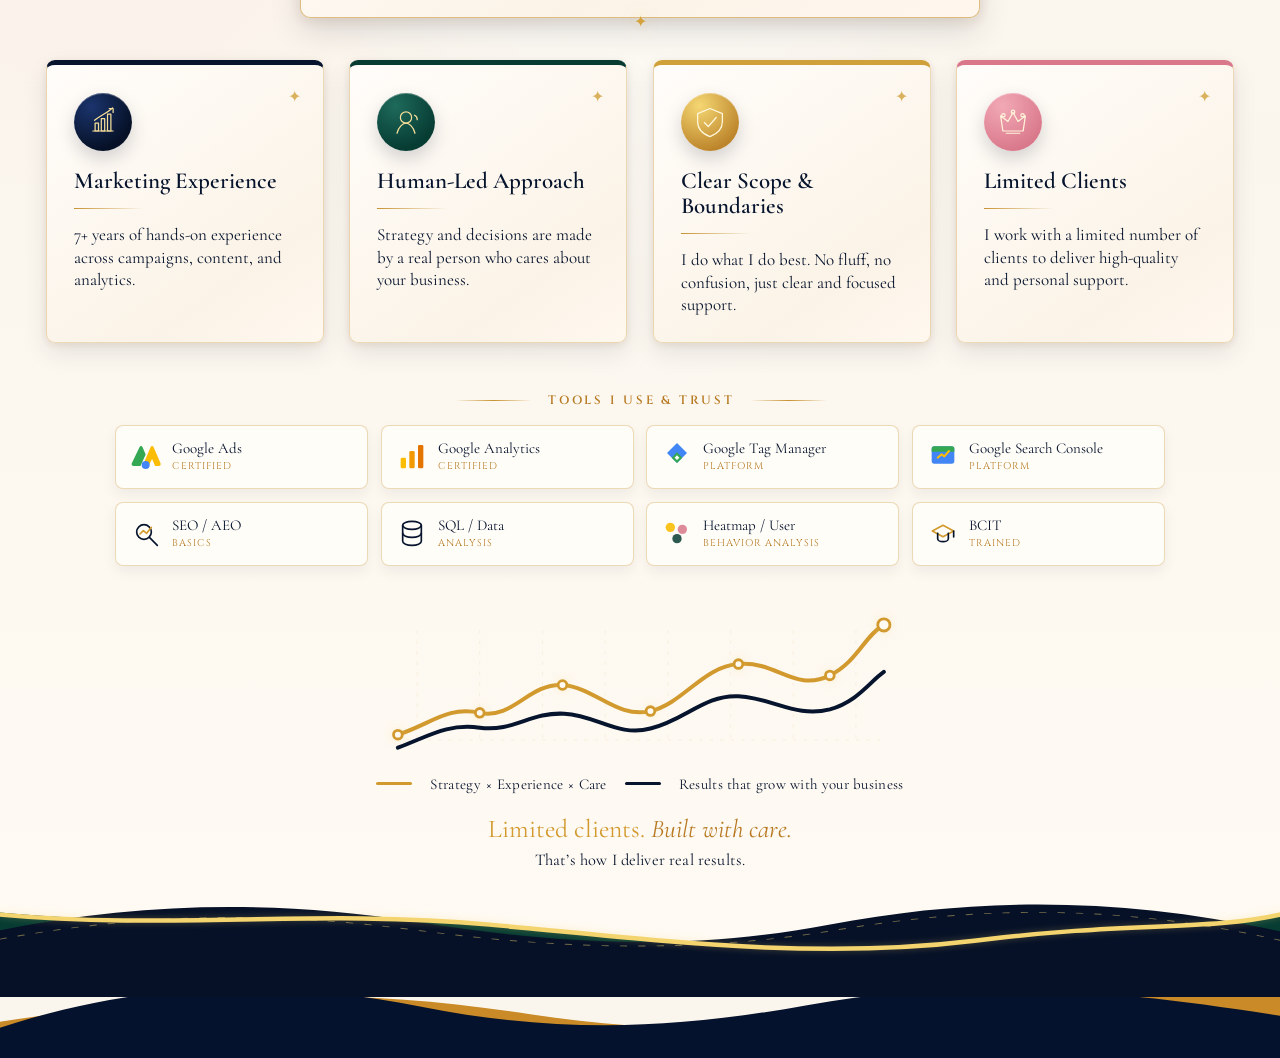
==== commit 9de0f974: "Add files via upload" ====
--- a/index.html
+++ b/index.html
@@ -21,16 +21,16 @@
   <meta name="twitter:description" content="NOVI Creative Studio creates simple, strategic one-page websites for small businesses, combining refined design, clear messaging, SEO/AEO basics, and launch-ready Google setup.">
   <meta name="twitter:image" content="https://novicreativestudio.ca/assets/social/novi-creative-studio-og-image.jpg">
 
-  <link rel="icon" href="assets/icons/favicon.ico?v=webp35" sizes="any">
-  <link rel="icon" type="image/png" sizes="32x32" href="assets/icons/favicon-32x32.png?v=webp35">
-  <link rel="icon" type="image/png" sizes="16x16" href="assets/icons/favicon-16x16.png?v=webp35">
-  <link rel="apple-touch-icon" sizes="180x180" href="assets/icons/apple-touch-icon.png?v=webp35">
+  <link rel="icon" href="assets/icons/favicon.ico?v=webp37" sizes="any">
+  <link rel="icon" type="image/png" sizes="32x32" href="assets/icons/favicon-32x32.png?v=webp37">
+  <link rel="icon" type="image/png" sizes="16x16" href="assets/icons/favicon-16x16.png?v=webp37">
+  <link rel="apple-touch-icon" sizes="180x180" href="assets/icons/apple-touch-icon.png?v=webp37">
   <link rel="manifest" href="site.webmanifest">
 
   <link rel="preconnect" href="https://fonts.googleapis.com">
   <link rel="preconnect" href="https://fonts.gstatic.com" crossorigin>
   <link href="https://fonts.googleapis.com/css2?family=Cinzel:wght@400;500;600;700&family=Cormorant+Garamond:wght@400;500;600;700&display=swap" rel="stylesheet">
-  <link rel="stylesheet" href="assets/css/styles.css?v=webp35" />
+  <link rel="stylesheet" href="assets/css/styles.css?v=webp37" />
 
   <script type="application/ld+json">
 {
@@ -94,7 +94,7 @@
 
   <header class="site-header">
     <a class="brand" href="#" aria-label="NOVI Creative Studio home">
-      <img class="brand-mark" src="assets/images/novi-creative-studio-logo-mark.png?v=webp35" width="64" height="64" alt="" aria-hidden="true" />
+      <img class="brand-mark" src="assets/images/novi-creative-studio-logo-mark.png?v=webp37" width="64" height="64" alt="" aria-hidden="true" />
       <span class="brand-text" aria-hidden="true">
         <strong>NOVI</strong>
         <small>Creative Studio</small>
@@ -103,6 +103,7 @@
 
     <nav class="site-nav" id="primary-nav" aria-label="Primary navigation">
       <a href="#services">Services</a>
+      <a href="#trust">Trust</a>
       <a href="#about">About</a>
       <a href="#process">Process</a>
       <a href="#contact">Contact</a>
@@ -118,8 +119,8 @@
   <main>
     <section class="hero-visual" aria-label="NOVI Creative Studio hero artwork">
       <picture class="hero-picture">
-        <source srcset="assets/images/novi-creative-studio-hero-mobile-optimized.webp?v=webp35" media="(max-width: 640px)">
-        <img src="assets/images/novi-creative-studio-hero-desktop.webp?v=webp35" width="1672" height="941" alt="NOVI Creative Studio hero image with gold light motif, strategic website design message, and a woman working beside a laptop" fetchpriority="high" />
+        <source srcset="assets/images/novi-creative-studio-hero-mobile-optimized.webp?v=webp37" media="(max-width: 640px)">
+        <img src="assets/images/novi-creative-studio-hero-desktop.webp?v=webp37" width="1672" height="941" alt="NOVI Creative Studio hero image with gold light motif, strategic website design message, and a woman working beside a laptop" fetchpriority="high" />
       </picture>
 
       <!-- Hero headline is live HTML text for SEO, not part of the image. -->
@@ -133,7 +134,7 @@
       <span class="hero-glow glow-window" aria-hidden="true"></span>
       <span class="hero-spark spark-two" aria-hidden="true"></span>
       <span class="hero-spark spark-three" aria-hidden="true"></span>
-      <img class="hero-gold-motif" src="assets/images/novi-creative-studio-gold-leaf-light-motif.webp?v=webp35" alt="" aria-hidden="true" />
+      <img class="hero-gold-motif" src="assets/images/novi-creative-studio-gold-leaf-light-motif.webp?v=webp37" alt="" aria-hidden="true" />
 
 
 
@@ -195,6 +196,110 @@
       </article>
     </section>
 
+    <section class="trust-section" id="trust" aria-labelledby="trust-title">
+      <div class="trust-top-wave" aria-hidden="true">
+        <svg viewBox="0 0 1600 190" preserveAspectRatio="none" focusable="false">
+          <path class="trust-wave-navy" d="M0 0 H1600 V72 C1370 28 1180 34 990 62 C768 95 592 100 382 68 C218 43 101 51 0 78 Z"></path>
+          <path class="trust-wave-green" d="M0 60 C220 28 407 46 608 74 C792 100 1006 72 1190 42 C1368 14 1505 38 1600 58 V0 H0 Z"></path>
+          <path class="trust-wave-gold" d="M0 76 C208 36 402 47 613 76 C796 101 1005 73 1193 43 C1371 14 1507 38 1600 59"></path>
+          <path class="trust-wave-dash" d="M0 96 C238 51 404 58 622 88 C805 113 1010 84 1198 55 C1375 28 1511 49 1600 71"></path>
+        </svg>
+      </div>
+
+      <div class="trust-inner">
+        <div class="trust-heading-block reveal-item">
+          <p class="trust-eyebrow"><span></span><b>✦</b> WHY YOU CAN TRUST NOVI <b>✦</b><span></span></p>
+          <h2 id="trust-title">Built from <em>real marketing experience,</em><br>not just beautiful design.</h2>
+          <p class="trust-lead">NOVI is shaped by 7+ years of hands-on marketing experience across strategy, advertising, customer acquisition, data analysis, and improvement. Every website is built with message, trust, traffic, and inquiry flow in mind.</p>
+        </div>
+
+        <div class="trust-proof-panel reveal-item" aria-label="NOVI marketing proof">
+          <div class="trust-proof-card years-card">
+            <span class="proof-icon" aria-hidden="true">
+              <svg viewBox="0 0 64 64"><circle cx="32" cy="32" r="23"/><path d="M32 18v15l10 7"/></svg>
+            </span>
+            <strong class="proof-value years-value"><span class="proof-number" data-count="7">7</span><span class="proof-plus">+</span></strong>
+            <p>Years</p>
+            <span class="proof-label">Hands-on marketing experience</span>
+          </div>
+          <div class="trust-proof-divider" aria-hidden="true"></div>
+          <div class="trust-proof-card spend-card">
+            <span class="proof-icon" aria-hidden="true">
+              <svg viewBox="0 0 64 64"><path d="M14 48h36"/><rect x="18" y="34" width="6" height="14"/><rect x="29" y="26" width="6" height="22"/><rect x="40" y="18" width="6" height="30"/><path d="M17 29c11-9 21-12 32-22"/><path d="M43 8h7v7"/></svg>
+            </span>
+            <strong class="proof-value spend-value"><span class="proof-currency">CAD $</span><span class="proof-number" data-count="1.7">1.7</span><span class="proof-unit">M+</span></strong>
+            <p>Advertising experience</p>
+            <span class="proof-label">Real experience. Real results.</span>
+          </div>
+        </div>
+
+        <div class="trust-grid" aria-label="Reasons to trust NOVI">
+          <article class="trust-card reveal-item accent-navy">
+            <div class="trust-card-icon" aria-hidden="true"><svg viewBox="0 0 64 64"><path d="M14 48h36"/><rect x="18" y="34" width="6" height="14"/><rect x="29" y="26" width="6" height="22"/><rect x="40" y="18" width="6" height="30"/><path d="M17 29c11-9 21-12 32-22"/><path d="M43 8h7v7"/></svg></div>
+            <h3>Marketing Experience</h3>
+            <p>7+ years of hands-on experience across campaigns, content, and analytics.</p>
+          </article>
+          <article class="trust-card reveal-item accent-green">
+            <div class="trust-card-icon" aria-hidden="true"><svg viewBox="0 0 64 64"><circle cx="32" cy="24" r="10"/><path d="M16 52c3-12 11-18 16-18s13 6 16 18"/><path d="M47 20c3 1 5 4 5 8"/></svg></div>
+            <h3>Human-Led Approach</h3>
+            <p>Strategy and decisions are made by a real person who cares about your business.</p>
+          </article>
+          <article class="trust-card reveal-item accent-gold">
+            <div class="trust-card-icon" aria-hidden="true"><svg viewBox="0 0 64 64"><path d="M32 8l22 9v14c0 14-9 22-22 27C19 53 10 45 10 31V17z"/><path d="M22 33l7 7 14-16"/></svg></div>
+            <h3>Clear Scope &amp; Boundaries</h3>
+            <p>I do what I do best. No fluff, no confusion, just clear and focused support.</p>
+          </article>
+          <article class="trust-card reveal-item accent-pink">
+            <div class="trust-card-icon" aria-hidden="true"><svg viewBox="0 0 64 64"><path d="M14 48h36l4-27-13 10-9-16-9 16-13-10z"/><path d="M20 52h24"/><circle cx="15" cy="20" r="3"/><circle cx="32" cy="14" r="3"/><circle cx="49" cy="20" r="3"/></svg></div>
+            <h3>Limited Clients</h3>
+            <p>I work with a limited number of clients to deliver high-quality and personal support.</p>
+          </article>
+        </div>
+
+        <div class="trust-tools reveal-item" aria-label="Tools and foundations NOVI uses and trusts">
+          <p class="trust-tools-title"><span></span>TOOLS I USE &amp; TRUST<span></span></p>
+          <div class="trust-tool-list">
+            <span class="tool-badge google-ads"><span class="tool-icon" aria-hidden="true"><svg viewBox="0 0 48 48"><path class="ads-y" d="M19 37 31 9c.8-1.8 3.5-1.8 4.3 0l10.5 24.4c.9 2-.6 4.2-2.7 4.2h-5.4L33.1 27 28 37z"/><path class="ads-g" d="M2.7 33.4 14.4 8.9c.9-1.8 3.5-1.7 4.3.1l4.8 11.4-7.8 17.2H5.4c-2.1 0-3.6-2.2-2.7-4.2z"/><circle class="ads-b" cx="23.5" cy="36" r="6"/></svg></span><span>Google Ads<br><small>Certified</small></span></span>
+            <span class="tool-badge analytics"><span class="tool-icon" aria-hidden="true"><svg viewBox="0 0 48 48"><rect class="analytics-light" x="7" y="25" width="8" height="16" rx="2"/><rect class="analytics-mid" x="20" y="15" width="8" height="26" rx="2"/><rect class="analytics-dark" x="33" y="6" width="8" height="35" rx="2"/></svg></span><span>Google Analytics<br><small>Certified</small></span></span>
+            <span class="tool-badge tag-manager"><span class="tool-icon" aria-hidden="true"><svg viewBox="0 0 48 48"><path class="gtm-blue" d="M24 3 9 18l15 15 15-15L24 3z"/><path class="gtm-green" d="M24 17 16 25l8 8 8-8-8-8z"/><path class="gtm-white" d="M24 21.4 20.4 25 24 28.6 27.6 25z"/></svg></span><span>Google Tag Manager<br><small>Platform</small></span></span>
+            <span class="tool-badge search-console"><span class="tool-icon" aria-hidden="true"><svg viewBox="0 0 48 48"><rect class="gsc-blue" x="7" y="8" width="34" height="26" rx="4"/><path class="gsc-top" d="M11 8h26a4 4 0 0 1 4 4v4H7v-4a4 4 0 0 1 4-4z"/><path class="gsc-line" d="M16 25l6-5 4 3 7-8"/></svg></span><span>Google Search Console<br><small>Platform</small></span></span>
+            <span class="tool-badge seo"><span class="tool-icon" aria-hidden="true"><svg viewBox="0 0 48 48"><circle cx="21" cy="21" r="11"/><path d="M29.5 29.5 41 41"/><path d="M15 24l5-5 5 4 7-9"/></svg></span><span>SEO / AEO<br><small>Basics</small></span></span>
+            <span class="tool-badge sql"><span class="tool-icon" aria-hidden="true"><svg viewBox="0 0 48 48"><ellipse cx="24" cy="11" rx="14" ry="6"/><path d="M10 11v24c0 3.3 6.3 6 14 6s14-2.7 14-6V11"/><path d="M10 23c0 3.3 6.3 6 14 6s14-2.7 14-6"/></svg></span><span>SQL / Data<br><small>Analysis</small></span></span>
+            <span class="tool-badge heatmap"><span class="tool-icon" aria-hidden="true"><svg viewBox="0 0 48 48"><circle class="heat-one" cx="14" cy="14" r="7"/><circle class="heat-two" cx="32" cy="17" r="7"/><circle class="heat-three" cx="24" cy="31" r="7"/></svg></span><span>Heatmap / User<br><small>Behavior Analysis</small></span></span>
+            <span class="tool-badge bcit"><span class="tool-icon" aria-hidden="true"><svg viewBox="0 0 48 48"><path d="M8 19.5 24 11l16 8.5L24 28z"/><path d="M16 23v8c0 2.5 3.6 4.5 8 4.5s8-2 8-4.5v-8"/><path d="M40 19.5v9"/></svg></span><span>BCIT<br><small>Trained</small></span></span>
+          </div>
+        </div>
+
+        <div class="trust-graph-wrap reveal-item" aria-label="Strategy, experience, and care lead to growth">
+          <svg class="trust-graph" viewBox="0 0 620 190" role="img" aria-labelledby="trust-graph-title">
+            <title id="trust-graph-title">Subtle growth graph showing strategy, experience, and care</title>
+            <g class="graph-grid" opacity=".45">
+              <path d="M54 30v126M126 30v126M198 30v126M270 30v126M342 30v126M414 30v126M486 30v126M558 30v126"/>
+              <path d="M30 156H590"/>
+            </g>
+            <path class="graph-line graph-line-gold" d="M32 150 C70 138 88 117 126 125 C164 133 182 91 221 93 C259 96 283 132 322 123 C360 114 382 72 423 69 C467 65 488 102 528 82 C560 66 568 36 590 24"/>
+            <path class="graph-line graph-line-navy" d="M32 165 C67 152 88 137 126 142 C165 147 184 124 223 126 C261 128 285 153 322 143 C361 134 384 104 423 106 C463 108 489 131 528 121 C560 112 574 89 590 78"/>
+            <g class="graph-dots">
+              <circle cx="32" cy="150" r="5"/><circle cx="126" cy="125" r="5"/><circle cx="221" cy="93" r="5"/><circle cx="322" cy="123" r="5"/><circle cx="423" cy="69" r="5"/><circle cx="528" cy="82" r="5"/><circle cx="590" cy="24" r="7"/>
+            </g>
+          </svg>
+          <div class="trust-legend"><span class="gold-key"></span>Strategy × Experience × Care <span class="navy-key"></span>Results that grow with your business</div>
+        </div>
+
+        <p class="trust-closing reveal-item">Limited clients. <em>Built with care.</em><br><span>That’s how I deliver real results.</span></p>
+      </div>
+
+      <div class="trust-bottom-wave" aria-hidden="true">
+        <svg viewBox="0 0 1600 230" preserveAspectRatio="none" focusable="false">
+          <path class="trust-bottom-green" d="M0 78 C215 108 397 70 613 98 C812 124 1008 164 1216 127 C1407 93 1507 111 1600 80 L1600 230 L0 230 Z"></path>
+          <path class="trust-bottom-navy" d="M0 110 C176 60 340 55 520 95 C715 139 870 145 1036 100 C1227 48 1408 52 1600 112 L1600 230 L0 230 Z"></path>
+          <path class="trust-bottom-gold" d="M0 82 C212 110 394 71 612 100 C812 126 1012 165 1218 129 C1408 94 1508 112 1600 82"></path>
+          <path class="trust-bottom-dash" d="M0 126 C185 78 342 76 526 111 C712 146 874 149 1040 111 C1236 63 1408 66 1600 128"></path>
+        </svg>
+      </div>
+    </section>
+
+
     <div class="bottom-waves" aria-hidden="true">
       <svg viewBox="0 0 1586 118" preserveAspectRatio="none" focusable="false">
         <path class="gold-wave" d="M0,70 C270,26 445,26 657,60 C860,93 1030,78 1228,52 C1374,33 1486,28 1586,12 L1586,118 L0,118 Z" />
@@ -216,6 +321,6 @@
     </section>
   </main>
 
-  <script src="assets/js/script.js?v=webp35" defer></script>
+  <script src="assets/js/script.js?v=webp37" defer></script>
 </body>
 </html>
--- a/assets/css/styles.css
+++ b/assets/css/styles.css
@@ -486,6 +486,203 @@
   display:block;
 }
 .services-cream-wave path{fill:var(--cream)}
+
+
+/* Trust section: production implementation from approved design direction */
+.trust-section{
+  position:relative;
+  z-index:3;
+  overflow:hidden;
+  isolation:isolate;
+  margin-top:clamp(46px,4vw,72px);
+  background:
+    radial-gradient(ellipse at 51% 18%,rgba(255,255,255,.72),transparent 40%),
+    radial-gradient(circle at 8% 28%,rgba(217,120,139,.08),transparent 23%),
+    linear-gradient(180deg,#fffaf2 0%,#fbf6ed 48%,#fffaf3 100%);
+  color:#07142d;
+}
+.trust-section::before,
+.trust-section::after{
+  content:"✦";
+  position:absolute;
+  z-index:1;
+  color:#d4a43f;
+  font-size:clamp(18px,1.55vw,28px);
+  opacity:.68;
+  text-shadow:0 0 18px rgba(245,215,115,.28);
+  animation:trustSpark 4.2s ease-in-out infinite;
+  pointer-events:none;
+}
+.trust-section::before{left:5.2%;top:29%;animation-delay:.6s}
+.trust-section::after{right:7.5%;top:19%;animation-delay:1.8s}
+.trust-top-wave,
+.trust-bottom-wave{position:absolute;left:0;width:100%;pointer-events:none;z-index:0}
+.trust-top-wave{top:0;height:clamp(112px,11vw,172px)}
+.trust-top-wave svg,.trust-bottom-wave svg{display:block;width:100%;height:100%}
+.trust-wave-navy{fill:#061127}
+.trust-wave-green{fill:#073c33;opacity:.92}
+.trust-wave-gold{fill:none;stroke:#f2d373;stroke-width:9;stroke-linecap:round;filter:drop-shadow(0 0 8px rgba(245,215,115,.28))}
+.trust-wave-dash{fill:none;stroke:rgba(245,215,115,.42);stroke-width:1.8;stroke-dasharray:9 15;stroke-linecap:round}
+.trust-inner{
+  position:relative;
+  z-index:2;
+  width:min(calc(100% - 92px),1260px);
+  margin:0 auto;
+  padding:clamp(118px,11vw,156px) 0 clamp(118px,10vw,168px);
+}
+.trust-heading-block{text-align:center;margin:0 auto clamp(28px,3.2vw,48px);max-width:980px}
+.trust-eyebrow{
+  display:flex;
+  align-items:center;
+  justify-content:center;
+  gap:12px;
+  margin:0 auto 20px;
+  color:#b77a23;
+  font-family:var(--display);
+  font-size:clamp(13px,1vw,16px);
+  line-height:1;
+  font-weight:600;
+  letter-spacing:.34em;
+  text-transform:uppercase;
+  transform:translateX(.12em);
+  text-shadow:0 0 10px rgba(241,206,115,.12);
+}
+.trust-eyebrow span{width:clamp(52px,7vw,108px);height:1px;background:linear-gradient(90deg,transparent,#c89232 52%,transparent)}
+.trust-eyebrow b{font-weight:400;color:#d5a13b;animation:trustSpark 3.2s ease-in-out infinite}
+.trust-heading-block h2{
+  margin:0 auto 22px;
+  font-family:var(--serif);
+  color:#07142d;
+  font-size:clamp(46px,4.65vw,74px);
+  line-height:1.02;
+  font-weight:600;
+  letter-spacing:-.012em;
+  text-wrap:balance;
+}
+.trust-heading-block h2 em{
+  position:relative;
+  display:inline-block;
+  isolation:isolate;
+  padding:0 .03em .16em;
+  color:#b77a23;
+  font-style:italic;
+  font-weight:500;
+  background:linear-gradient(180deg,#dfb858 0%,#b77a23 72%);
+  -webkit-background-clip:text;
+  background-clip:text;
+  -webkit-text-fill-color:transparent;
+}
+.trust-heading-block h2 em::after{
+  content:"";
+  position:absolute;
+  left:.08em;
+  right:.04em;
+  bottom:.015em;
+  height:.045em;
+  border-radius:999px;
+  background:linear-gradient(90deg,transparent 2%,rgba(200,146,50,.72),rgba(217,120,139,.42),transparent 98%);
+  transform:rotate(-1.2deg);
+  z-index:-1;
+}
+.trust-lead{
+  margin:0 auto;
+  max-width:790px;
+  color:rgba(7,20,45,.88);
+  font-size:clamp(18px,1.25vw,21px);
+  line-height:1.4;
+}
+.trust-proof-panel{
+  width:min(680px,100%);
+  margin:0 auto clamp(34px,3.3vw,48px);
+  position:relative;
+  display:grid;
+  grid-template-columns:1fr auto 1fr;
+  gap:0;
+  align-items:stretch;
+  padding:clamp(22px,2.6vw,34px) clamp(22px,2.8vw,38px);
+  border-radius:10px;
+  background:linear-gradient(145deg,#fffdfa 0%,#fbf3e7 58%,#fff7ee 100%);
+  border:1px solid rgba(200,146,50,.58);
+  box-shadow:0 14px 32px rgba(6,17,39,.12),0 4px 14px rgba(121,74,18,.12);
+}
+.trust-proof-panel::before,
+.trust-proof-panel::after{
+  content:"✦";
+  position:absolute;
+  left:50%;
+  color:#d5a13b;
+  line-height:1;
+  transform:translateX(-50%);
+  text-shadow:0 0 14px rgba(245,215,115,.5);
+}
+.trust-proof-panel::before{top:-13px;font-size:24px}.trust-proof-panel::after{bottom:-13px;font-size:16px}
+.trust-proof-card{text-align:center;display:flex;flex-direction:column;align-items:center;justify-content:center;color:#07142d}
+.proof-icon{display:grid;place-items:center;width:48px;height:48px;margin:0 auto 9px;border-radius:50%;border:1px solid rgba(200,146,50,.45);background:radial-gradient(circle,#fffdf8,#f4eadb);color:#073c33;box-shadow:0 5px 14px rgba(6,17,39,.08)}
+.proof-icon svg{width:29px;height:29px;fill:none;stroke:currentColor;stroke-width:2.2;stroke-linecap:round;stroke-linejoin:round}
+.trust-proof-card .proof-value{
+  display:flex;
+  align-items:baseline;
+  justify-content:center;
+  gap:.04em;
+  font-family:var(--serif);
+  font-size:clamp(58px,5.3vw,80px);
+  line-height:.9;
+  font-weight:500;
+  color:#073c33;
+  letter-spacing:-.035em;
+  white-space:nowrap;
+}
+.spend-card .proof-value{font-size:clamp(48px,4.4vw,68px);letter-spacing:-.025em}
+.proof-currency{font-family:var(--serif);font-size:.58em;letter-spacing:-.02em;margin-right:.02em;color:#073c33}
+.proof-unit{font-size:.74em;letter-spacing:-.02em;margin-left:.02em;color:#073c33}
+.proof-plus{font-size:.68em;letter-spacing:-.01em;margin-left:.03em;color:#073c33}
+.proof-word{font-size:.45em;letter-spacing:.015em;margin-left:.12em;color:#073c33;font-style:italic}
+.trust-proof-card p{margin:8px 0 5px;font-size:clamp(17px,1.25vw,20px);line-height:1.08;color:#07142d}
+.proof-label{font-family:var(--display);font-size:11px;letter-spacing:.14em;text-transform:uppercase;color:#b77a23;line-height:1.35}
+.proof-impact{max-width:230px;letter-spacing:.09em}
+.trust-proof-divider{width:1px;margin:8px 30px;background:linear-gradient(transparent,rgba(200,146,50,.55),transparent)}
+.trust-grid{
+  display:grid;
+  grid-template-columns:repeat(4,minmax(0,1fr));
+  gap:clamp(18px,2vw,28px);
+  margin:0 auto clamp(36px,3.8vw,56px);
+}
+.trust-card{
+  position:relative;
+  overflow:hidden;
+  min-height:222px;
+  padding:28px 27px 26px;
+  border-radius:9px;
+  background:linear-gradient(145deg,#fffdfa 0%,#fbf3e7 74%,#fff8ef 100%);
+  border:1px solid rgba(200,146,50,.33);
+  border-top-width:5px;
+  box-shadow:0 10px 25px rgba(6,17,39,.09),0 2px 8px rgba(116,74,20,.1);
+}
+.trust-card::after{content:"✦";position:absolute;right:22px;top:22px;color:#d2a039;font-size:16px;opacity:.8}
+.trust-card.accent-navy{border-top-color:#07142d}.trust-card.accent-green{border-top-color:#073c33}.trust-card.accent-gold{border-top-color:#d0a13a}.trust-card.accent-pink{border-top-color:#d9788b}
+.trust-card-icon{width:58px;height:58px;margin:0 0 18px;border-radius:50%;display:grid;place-items:center;color:#f6de9a;box-shadow:inset 0 1px 0 rgba(255,255,255,.28),0 8px 18px rgba(6,17,39,.17)}
+.accent-navy .trust-card-icon{background:radial-gradient(circle at 30% 24%,#1b346d,#061127 72%)}
+.accent-green .trust-card-icon{background:radial-gradient(circle at 32% 22%,#1e6a5b,#073c33 72%)}
+.accent-gold .trust-card-icon{background:radial-gradient(circle at 32% 22%,#f5d773,#bd852b 76%);color:#fff7dc}
+.accent-pink .trust-card-icon{background:radial-gradient(circle at 32% 22%,#f2a9b6,#d9788b 76%);color:#fff4da}
+.trust-card-icon svg{width:36px;height:36px;fill:none;stroke:currentColor;stroke-width:2.2;stroke-linecap:round;stroke-linejoin:round}
+.trust-card h3{margin:0 0 15px;font-family:var(--serif);font-size:clamp(23px,1.75vw,28px);font-weight:600;line-height:1.08;color:#07142d}
+.trust-card h3::after{content:"";display:block;width:70px;height:1px;margin:14px 0 0;background:linear-gradient(90deg,#c89232,transparent)}
+.trust-card p{margin:0;font-size:17px;line-height:1.32;color:#07142d}
+.trust-tools{margin:0 auto clamp(34px,3vw,44px);text-align:center}
+.trust-tools-title{margin:0 auto 17px;display:flex;align-items:center;justify-content:center;gap:16px;color:#b77a23;font-family:var(--display);font-size:clamp(12px,.9vw,15px);font-weight:600;letter-spacing:.24em;text-transform:uppercase;transform:translateX(.1em)}
+.trust-tools-title strong{font:inherit;white-space:nowrap}
+.trust-tools-title span{height:1px;width:clamp(46px,6vw,92px);background:linear-gradient(90deg,transparent,#c89232,transparent)}
+.trust-tool-list{display:grid;grid-template-columns:repeat(4,minmax(0,1fr));gap:clamp(10px,1vw,15px);width:min(1050px,100%);margin:0 auto}
+.tool-badge{display:flex;align-items:center;justify-content:flex-start;gap:10px;min-height:64px;padding:11px 14px;border-radius:8px;background:#fffdf8;border:1px solid rgba(200,146,50,.34);box-shadow:0 6px 14px rgba(6,17,39,.06);font-size:15px;color:#07142d;line-height:1.05;text-align:left}
+.tool-badge small{display:inline-block;margin-top:3px;font-family:var(--display);font-size:.66em;letter-spacing:.1em;text-transform:uppercase;color:#b77a23}
+.tool-icon{width:32px;height:32px;display:grid;place-items:center;flex:0 0 32px}.tool-icon svg{width:32px;height:32px;display:block}.google-ads .ads-y{fill:#fbbc04}.google-ads .ads-g{fill:#34a853}.google-ads .ads-b{fill:#4285f4}.analytics-light{fill:#fbbc04}.analytics-mid{fill:#f29900}.analytics-dark{fill:#e37400}.gtm-blue{fill:#4285f4}.gtm-green{fill:#34a853}.gtm-white{fill:#fff}.gsc-blue{fill:#4285f4}.gsc-top{fill:#34a853}.gsc-line{fill:none;stroke:#fbbc04;stroke-width:3;stroke-linecap:round;stroke-linejoin:round}.seo svg,.sql svg,.bcit svg{fill:none;stroke:#07142d;stroke-width:2.5;stroke-linecap:round;stroke-linejoin:round}.seo svg path:last-child,.bcit svg path:first-child{stroke:#d29a2e}.heat-one{fill:#fbbc04;opacity:.9}.heat-two{fill:#d9788b;opacity:.86}.heat-three{fill:#073c33;opacity:.85}
+.trust-graph-wrap{width:min(540px,100%);margin:0 auto 22px;text-align:center}.trust-graph{width:100%;height:auto;overflow:visible}.graph-grid path{fill:none;stroke:rgba(200,146,50,.24);stroke-width:1;stroke-dasharray:4 8}.graph-line{fill:none;stroke-width:4.6;stroke-linecap:round;stroke-linejoin:round;stroke-dasharray:none;stroke-dashoffset:0}.trust-section.in-view .graph-line{animation:none}.graph-line-gold{stroke:#d29a2e}.graph-line-navy{stroke:#07142d;animation-delay:.68s!important}.graph-dots circle{fill:#fffaf2;stroke:#d29a2e;stroke-width:3.2;filter:drop-shadow(0 0 5px rgba(245,215,115,.28))}.trust-legend{display:flex;flex-wrap:wrap;justify-content:center;gap:13px 18px;font-size:15px;letter-spacing:.02em;color:#07142d}.gold-key,.navy-key{width:36px;height:3px;border-radius:999px;align-self:center}.gold-key{background:#d29a2e}.navy-key{background:#07142d}
+.trust-closing{margin:12px auto 0;text-align:center;color:#d29a2e;font-size:clamp(22px,2vw,32px);line-height:1.1}.trust-closing em{font-style:italic;color:#b77a23}.trust-closing span{display:block;margin-top:8px;color:#07142d;font-size:.64em;letter-spacing:.01em}
+.trust-bottom-wave{bottom:0;height:clamp(98px,10vw,156px)}.trust-bottom-green{fill:#073c33}.trust-bottom-navy{fill:#061127}.trust-bottom-gold{fill:none;stroke:#f4d46e;stroke-width:8;stroke-linecap:round;filter:drop-shadow(0 0 7px rgba(245,215,115,.28))}.trust-bottom-dash{fill:none;stroke:rgba(245,215,115,.45);stroke-width:1.6;stroke-dasharray:8 15;stroke-linecap:round}
+.reveal-item{opacity:0;transform:translateY(24px)}.trust-section.in-view .reveal-item{animation:trustReveal .78s cubic-bezier(.22,1,.36,1) forwards}.trust-section.in-view .reveal-item:nth-child(2){animation-delay:.08s}.trust-section.in-view .trust-card:nth-child(1){animation-delay:.16s}.trust-section.in-view .trust-card:nth-child(2){animation-delay:.25s}.trust-section.in-view .trust-card:nth-child(3){animation-delay:.34s}.trust-section.in-view .trust-card:nth-child(4){animation-delay:.43s}.trust-section.in-view .trust-tools{animation-delay:.52s}.trust-section.in-view .trust-graph-wrap{animation-delay:.58s}.trust-section.in-view .trust-closing{animation-delay:.68s}
+@keyframes trustReveal{to{opacity:1;transform:translateY(0)}}@keyframes trustSpark{0%,100%{opacity:.38;filter:drop-shadow(0 0 0 rgba(245,215,115,0))}50%{opacity:1;filter:drop-shadow(0 0 10px rgba(245,215,115,.45))}}@keyframes drawGraph{to{stroke-dashoffset:0}}
+
 
 /* Cards */
 .service-cards{
@@ -1312,6 +1509,61 @@
   }
 }
 
+
+
+@media (max-width:1024px){
+  .trust-inner{width:min(calc(100% - 44px),840px);padding-top:clamp(118px,13vw,150px)}
+  .trust-heading-block h2{font-size:clamp(42px,7vw,68px)}
+  .trust-grid{grid-template-columns:repeat(2,minmax(0,1fr))}
+  .trust-card{min-height:220px}
+}
+
+@media (max-width:640px){
+  .trust-section{
+    margin-top:42px;
+    background:linear-gradient(180deg,#fffaf2 0%,#fbf6ed 65%,#fffaf3 100%);
+  }
+  .trust-section::before{left:4%;top:18%;font-size:16px}
+  .trust-section::after{right:6%;top:12%;font-size:17px}
+  .trust-top-wave{height:84px}
+  .trust-wave-gold{stroke-width:5.5}
+  .trust-inner{width:calc(100% - 34px);padding:92px 0 114px}
+  .trust-heading-block{margin-bottom:23px}
+  .trust-eyebrow{gap:7px;margin-bottom:15px;font-size:10px;letter-spacing:.22em;transform:none;white-space:nowrap}
+  .trust-eyebrow span{width:27px}.trust-eyebrow b{font-size:12px}
+  .trust-heading-block h2{font-size:clamp(31px,8.45vw,38px);line-height:1.08;margin-bottom:15px;letter-spacing:-.01em}
+  .trust-heading-block h2 em{display:inline-block;padding-bottom:.16em}.trust-heading-block h2 em::after{bottom:.02em;height:.045em}
+  .trust-lead{max-width:350px;font-size:15.2px;line-height:1.42}
+  .trust-proof-panel{width:100%;grid-template-columns:1fr;gap:8px;margin-bottom:20px;padding:13px;border-radius:11px}
+  .trust-proof-panel::before{top:-12px;font-size:20px}.trust-proof-panel::after{bottom:-11px}
+  .trust-proof-divider{display:block;width:82%;height:1px;margin:0 auto;background:linear-gradient(90deg,transparent,rgba(200,146,50,.72),transparent)}
+  .trust-proof-card{display:grid;grid-template-columns:44px 1fr;grid-template-rows:auto auto auto;column-gap:14px;align-items:center;justify-content:start;text-align:left;min-height:94px;padding:9px 6px}
+  .proof-icon{grid-row:1 / span 3;width:42px;height:42px;margin:0}.proof-icon svg{width:25px;height:25px}
+  .trust-proof-card .proof-value{justify-content:flex-start;font-size:40px;line-height:.9}.years-card .proof-value{font-size:38px}.spend-card .proof-value{font-size:36px}.proof-currency{font-size:.5em}.proof-unit{font-size:.72em}.proof-plus{font-size:.68em}.proof-word{font-size:.48em;margin-left:.1em}
+  .trust-proof-card p{font-size:15.2px;margin:5px 0 2px}.proof-label{font-size:8.4px;letter-spacing:.08em}.proof-impact{max-width:245px}
+  .trust-grid{grid-template-columns:1fr;gap:10px;margin-bottom:24px}
+  .trust-card{min-height:0;padding:15px 15px 14px 82px;border-top-width:0;border-left-width:5px;border-radius:8px;box-shadow:0 6px 15px rgba(6,17,39,.08);text-align:left}
+  .trust-card.accent-navy{border-left-color:#07142d}.trust-card.accent-green{border-left-color:#073c33}.trust-card.accent-gold{border-left-color:#d0a13a}.trust-card.accent-pink{border-left-color:#d9788b}
+  .trust-card::after{right:14px;top:14px;font-size:12px}
+  .trust-card-icon{position:absolute;left:17px;top:18px;width:47px;height:47px;margin:0}.trust-card-icon svg{width:28px;height:28px}
+  .trust-card h3{font-size:20px;margin:0 0 5px}.trust-card h3::after{display:none}
+  .trust-card p{font-size:13.8px;line-height:1.3;max-width:360px}
+  .trust-tools{margin-bottom:23px}.trust-tools-title{gap:8px;font-size:9.6px;letter-spacing:.14em;margin-bottom:12px;transform:none}.trust-tools-title strong{white-space:normal;line-height:1.3}.trust-tools-title span{width:28px;flex:0 0 28px}
+  .trust-tool-list{grid-template-columns:repeat(2,minmax(0,1fr));gap:8px}.tool-badge{min-height:56px;padding:9px 9px;font-size:12.4px;gap:8px}.tool-badge small{font-size:.6em;letter-spacing:.08em}.tool-icon,.tool-icon svg{width:27px;height:27px;flex-basis:27px}
+  .trust-graph-wrap{margin-bottom:12px}.trust-legend{font-size:11.5px;gap:6px 10px}.gold-key,.navy-key{width:28px;height:2px}
+  .trust-closing{font-size:19px;margin-top:10px}.trust-closing span{font-size:.7em}
+  .trust-bottom-wave{height:88px}.trust-bottom-gold{stroke-width:5.8}
+}
+
+@media (max-width:390px){
+  .trust-inner{width:calc(100% - 28px);padding-top:90px}
+  .trust-eyebrow{font-size:9.2px;letter-spacing:.18em;gap:5px}.trust-eyebrow span{width:20px}
+  .trust-heading-block h2{font-size:29px}
+  .trust-lead{font-size:14.6px}
+  .trust-card{padding-left:74px}.trust-card-icon{left:15px;width:43px;height:43px}.trust-card h3{font-size:18.5px}.trust-card p{font-size:12.8px}
+}
+
+
 @media (prefers-reduced-motion:reduce){
   *,*::before,*::after{animation-duration:.01ms!important;animation-iteration-count:1!important;scroll-behavior:auto!important;transition:none!important}
 }
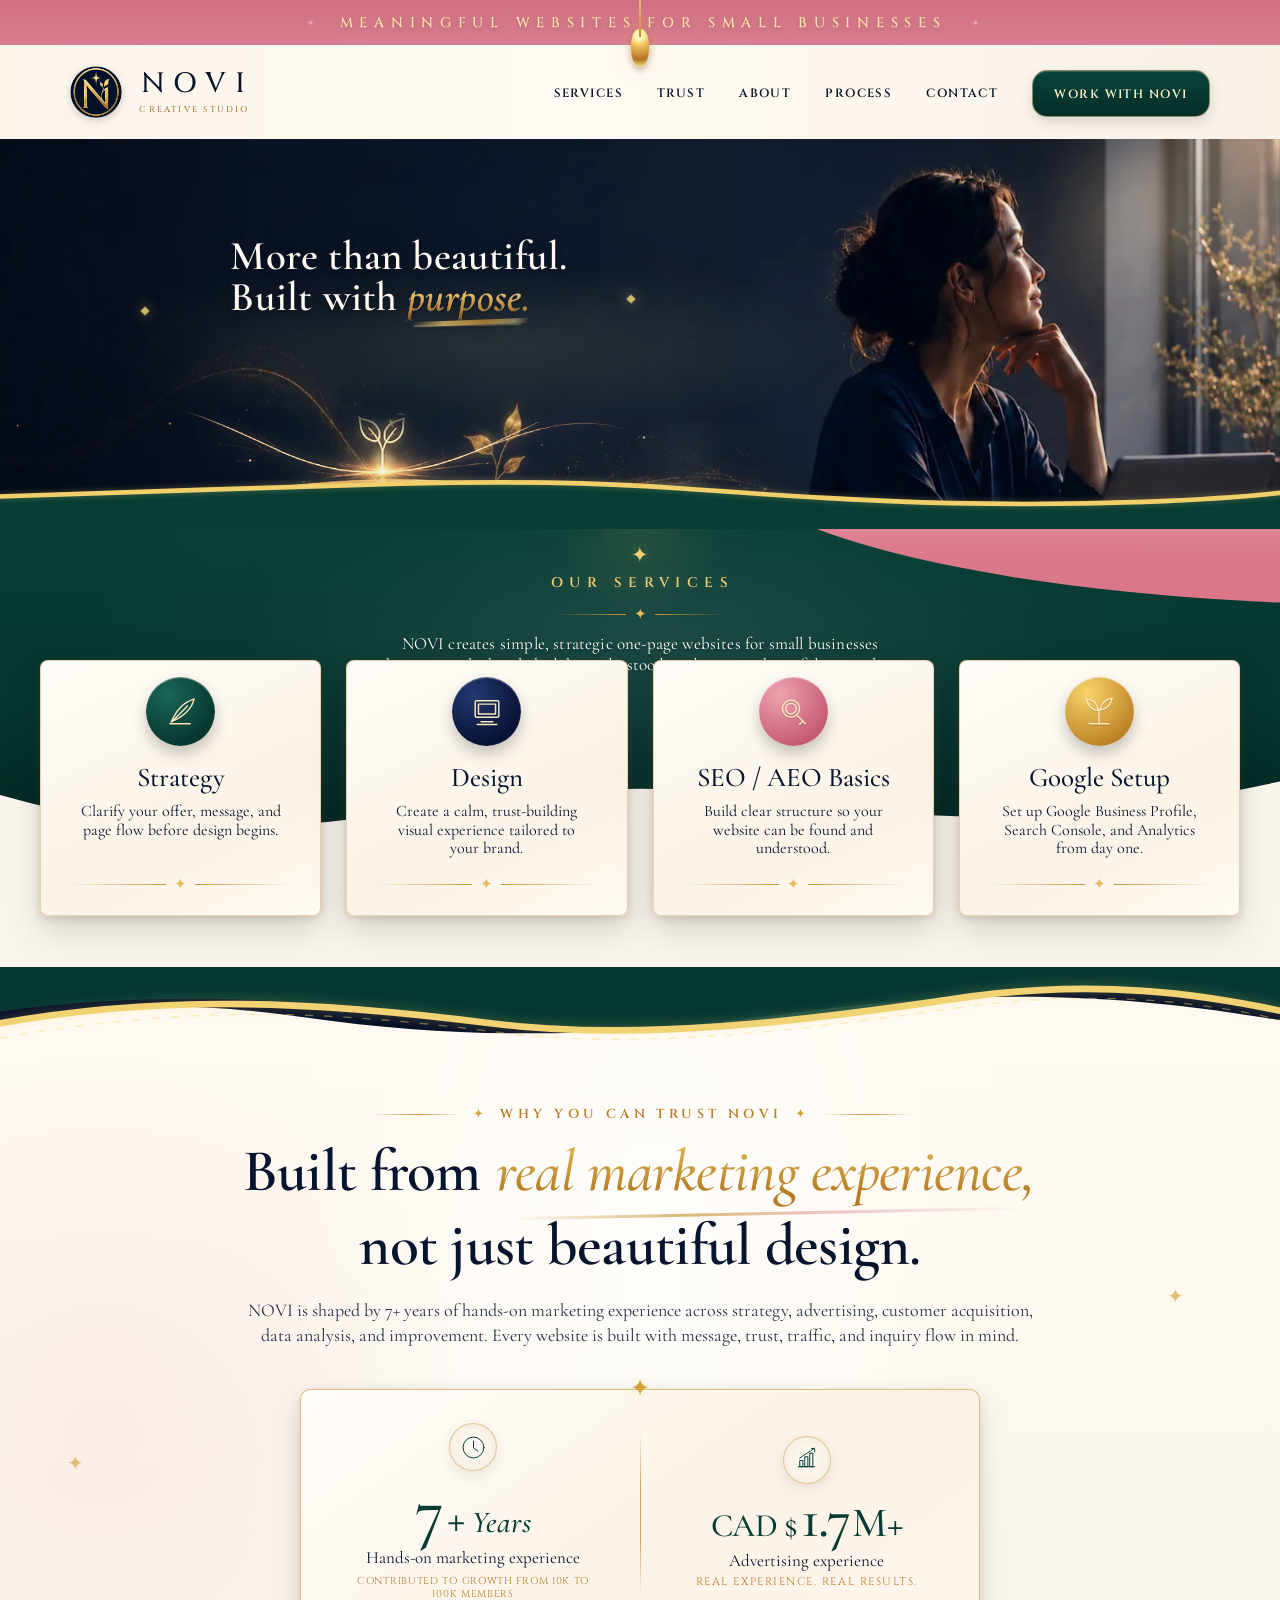
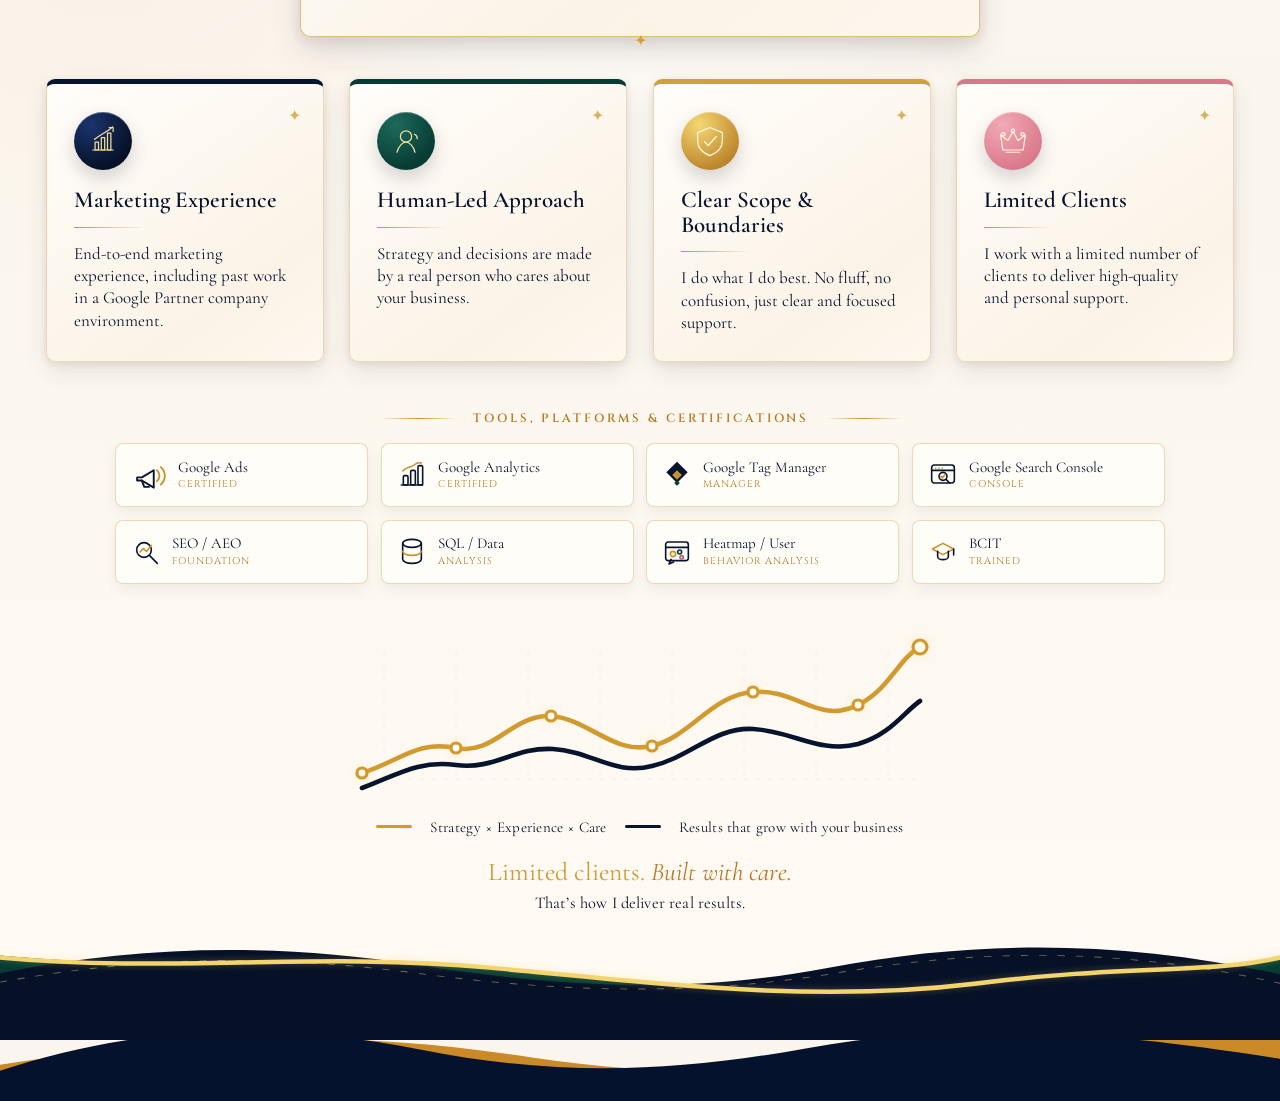
==== commit e748393b: "Add files via upload" ====
--- a/index.html
+++ b/index.html
@@ -21,16 +21,16 @@
   <meta name="twitter:description" content="NOVI Creative Studio creates simple, strategic one-page websites for small businesses, combining refined design, clear messaging, SEO/AEO basics, and launch-ready Google setup.">
   <meta name="twitter:image" content="https://novicreativestudio.ca/assets/social/novi-creative-studio-og-image.jpg">
 
-  <link rel="icon" href="assets/icons/favicon.ico?v=webp37" sizes="any">
-  <link rel="icon" type="image/png" sizes="32x32" href="assets/icons/favicon-32x32.png?v=webp37">
-  <link rel="icon" type="image/png" sizes="16x16" href="assets/icons/favicon-16x16.png?v=webp37">
-  <link rel="apple-touch-icon" sizes="180x180" href="assets/icons/apple-touch-icon.png?v=webp37">
+  <link rel="icon" href="assets/icons/favicon.ico?v=webp41" sizes="any">
+  <link rel="icon" type="image/png" sizes="32x32" href="assets/icons/favicon-32x32.png?v=webp41">
+  <link rel="icon" type="image/png" sizes="16x16" href="assets/icons/favicon-16x16.png?v=webp41">
+  <link rel="apple-touch-icon" sizes="180x180" href="assets/icons/apple-touch-icon.png?v=webp41">
   <link rel="manifest" href="site.webmanifest">
 
   <link rel="preconnect" href="https://fonts.googleapis.com">
   <link rel="preconnect" href="https://fonts.gstatic.com" crossorigin>
   <link href="https://fonts.googleapis.com/css2?family=Cinzel:wght@400;500;600;700&family=Cormorant+Garamond:wght@400;500;600;700&display=swap" rel="stylesheet">
-  <link rel="stylesheet" href="assets/css/styles.css?v=webp37" />
+  <link rel="stylesheet" href="assets/css/styles.css?v=webp41" />
 
   <script type="application/ld+json">
 {
@@ -94,7 +94,7 @@
 
   <header class="site-header">
     <a class="brand" href="#" aria-label="NOVI Creative Studio home">
-      <img class="brand-mark" src="assets/images/novi-creative-studio-logo-mark.png?v=webp37" width="64" height="64" alt="" aria-hidden="true" />
+      <img class="brand-mark" src="assets/images/novi-creative-studio-logo-mark.png?v=webp41" width="64" height="64" alt="" aria-hidden="true" />
       <span class="brand-text" aria-hidden="true">
         <strong>NOVI</strong>
         <small>Creative Studio</small>
@@ -119,8 +119,8 @@
   <main>
     <section class="hero-visual" aria-label="NOVI Creative Studio hero artwork">
       <picture class="hero-picture">
-        <source srcset="assets/images/novi-creative-studio-hero-mobile-optimized.webp?v=webp37" media="(max-width: 640px)">
-        <img src="assets/images/novi-creative-studio-hero-desktop.webp?v=webp37" width="1672" height="941" alt="NOVI Creative Studio hero image with gold light motif, strategic website design message, and a woman working beside a laptop" fetchpriority="high" />
+        <source srcset="assets/images/novi-creative-studio-hero-mobile-optimized.webp?v=webp41" media="(max-width: 640px)">
+        <img src="assets/images/novi-creative-studio-hero-desktop.webp?v=webp41" width="1672" height="941" alt="NOVI Creative Studio hero image with gold light motif, strategic website design message, and a woman working beside a laptop" fetchpriority="high" />
       </picture>
 
       <!-- Hero headline is live HTML text for SEO, not part of the image. -->
@@ -134,7 +134,7 @@
       <span class="hero-glow glow-window" aria-hidden="true"></span>
       <span class="hero-spark spark-two" aria-hidden="true"></span>
       <span class="hero-spark spark-three" aria-hidden="true"></span>
-      <img class="hero-gold-motif" src="assets/images/novi-creative-studio-gold-leaf-light-motif.webp?v=webp37" alt="" aria-hidden="true" />
+      <img class="hero-gold-motif" src="assets/images/novi-creative-studio-gold-leaf-light-motif.webp?v=webp41" alt="" aria-hidden="true" />
 
 
 
@@ -218,9 +218,9 @@
             <span class="proof-icon" aria-hidden="true">
               <svg viewBox="0 0 64 64"><circle cx="32" cy="32" r="23"/><path d="M32 18v15l10 7"/></svg>
             </span>
-            <strong class="proof-value years-value"><span class="proof-number" data-count="7">7</span><span class="proof-plus">+</span></strong>
-            <p>Years</p>
-            <span class="proof-label">Hands-on marketing experience</span>
+            <strong class="proof-value years-value"><span class="proof-number" data-count="7">7</span><span class="proof-plus">+</span><span class="proof-word">Years</span></strong>
+            <p>Hands-on marketing experience</p>
+            <span class="proof-label proof-impact">Contributed to growth from 10K to 100K members</span>
           </div>
           <div class="trust-proof-divider" aria-hidden="true"></div>
           <div class="trust-proof-card spend-card">
@@ -237,7 +237,7 @@
           <article class="trust-card reveal-item accent-navy">
             <div class="trust-card-icon" aria-hidden="true"><svg viewBox="0 0 64 64"><path d="M14 48h36"/><rect x="18" y="34" width="6" height="14"/><rect x="29" y="26" width="6" height="22"/><rect x="40" y="18" width="6" height="30"/><path d="M17 29c11-9 21-12 32-22"/><path d="M43 8h7v7"/></svg></div>
             <h3>Marketing Experience</h3>
-            <p>7+ years of hands-on experience across campaigns, content, and analytics.</p>
+            <p>End-to-end marketing experience, including past work in a Google Partner company environment.</p>
           </article>
           <article class="trust-card reveal-item accent-green">
             <div class="trust-card-icon" aria-hidden="true"><svg viewBox="0 0 64 64"><circle cx="32" cy="24" r="10"/><path d="M16 52c3-12 11-18 16-18s13 6 16 18"/><path d="M47 20c3 1 5 4 5 8"/></svg></div>
@@ -257,16 +257,16 @@
         </div>
 
         <div class="trust-tools reveal-item" aria-label="Tools and foundations NOVI uses and trusts">
-          <p class="trust-tools-title"><span></span>TOOLS I USE &amp; TRUST<span></span></p>
+          <p class="trust-tools-title"><span></span>TOOLS, PLATFORMS &amp; CERTIFICATIONS<span></span></p>
           <div class="trust-tool-list">
-            <span class="tool-badge google-ads"><span class="tool-icon" aria-hidden="true"><svg viewBox="0 0 48 48"><path class="ads-y" d="M19 37 31 9c.8-1.8 3.5-1.8 4.3 0l10.5 24.4c.9 2-.6 4.2-2.7 4.2h-5.4L33.1 27 28 37z"/><path class="ads-g" d="M2.7 33.4 14.4 8.9c.9-1.8 3.5-1.7 4.3.1l4.8 11.4-7.8 17.2H5.4c-2.1 0-3.6-2.2-2.7-4.2z"/><circle class="ads-b" cx="23.5" cy="36" r="6"/></svg></span><span>Google Ads<br><small>Certified</small></span></span>
-            <span class="tool-badge analytics"><span class="tool-icon" aria-hidden="true"><svg viewBox="0 0 48 48"><rect class="analytics-light" x="7" y="25" width="8" height="16" rx="2"/><rect class="analytics-mid" x="20" y="15" width="8" height="26" rx="2"/><rect class="analytics-dark" x="33" y="6" width="8" height="35" rx="2"/></svg></span><span>Google Analytics<br><small>Certified</small></span></span>
-            <span class="tool-badge tag-manager"><span class="tool-icon" aria-hidden="true"><svg viewBox="0 0 48 48"><path class="gtm-blue" d="M24 3 9 18l15 15 15-15L24 3z"/><path class="gtm-green" d="M24 17 16 25l8 8 8-8-8-8z"/><path class="gtm-white" d="M24 21.4 20.4 25 24 28.6 27.6 25z"/></svg></span><span>Google Tag Manager<br><small>Platform</small></span></span>
-            <span class="tool-badge search-console"><span class="tool-icon" aria-hidden="true"><svg viewBox="0 0 48 48"><rect class="gsc-blue" x="7" y="8" width="34" height="26" rx="4"/><path class="gsc-top" d="M11 8h26a4 4 0 0 1 4 4v4H7v-4a4 4 0 0 1 4-4z"/><path class="gsc-line" d="M16 25l6-5 4 3 7-8"/></svg></span><span>Google Search Console<br><small>Platform</small></span></span>
-            <span class="tool-badge seo"><span class="tool-icon" aria-hidden="true"><svg viewBox="0 0 48 48"><circle cx="21" cy="21" r="11"/><path d="M29.5 29.5 41 41"/><path d="M15 24l5-5 5 4 7-9"/></svg></span><span>SEO / AEO<br><small>Basics</small></span></span>
-            <span class="tool-badge sql"><span class="tool-icon" aria-hidden="true"><svg viewBox="0 0 48 48"><ellipse cx="24" cy="11" rx="14" ry="6"/><path d="M10 11v24c0 3.3 6.3 6 14 6s14-2.7 14-6V11"/><path d="M10 23c0 3.3 6.3 6 14 6s14-2.7 14-6"/></svg></span><span>SQL / Data<br><small>Analysis</small></span></span>
-            <span class="tool-badge heatmap"><span class="tool-icon" aria-hidden="true"><svg viewBox="0 0 48 48"><circle class="heat-one" cx="14" cy="14" r="7"/><circle class="heat-two" cx="32" cy="17" r="7"/><circle class="heat-three" cx="24" cy="31" r="7"/></svg></span><span>Heatmap / User<br><small>Behavior Analysis</small></span></span>
-            <span class="tool-badge bcit"><span class="tool-icon" aria-hidden="true"><svg viewBox="0 0 48 48"><path d="M8 19.5 24 11l16 8.5L24 28z"/><path d="M16 23v8c0 2.5 3.6 4.5 8 4.5s8-2 8-4.5v-8"/><path d="M40 19.5v9"/></svg></span><span>BCIT<br><small>Trained</small></span></span>
+            <span class="tool-badge google-ads"><span class="tool-icon" aria-hidden="true"><svg viewBox="0 0 48 48"><path class="icon-line" d="M9 27h6l15-9v22l-15-9H9z"/><path class="icon-line" d="M15 31l3 8h6"/><path class="icon-accent" d="M34 18c2 1.7 3.2 4 3.2 7S36 30.3 34 32"/><path class="icon-accent" d="M39 14c3 2.8 5 6.5 5 11s-2 8.2-5 11"/></svg></span><span>Google Ads<br><small>Certified</small></span></span>
+            <span class="tool-badge analytics"><span class="tool-icon" aria-hidden="true"><svg viewBox="0 0 48 48"><path class="icon-line" d="M8 39h32"/><rect class="icon-line" x="11" y="25" width="7" height="14" rx="2"/><rect class="icon-line" x="22" y="17" width="7" height="22" rx="2"/><rect class="icon-line" x="33" y="10" width="7" height="29" rx="2"/><path class="icon-accent" d="M10 18c6-7 12-5 17-9 3-2.3 6-4.1 11-3"/></svg></span><span>Google Analytics<br><small>Certified</small></span></span>
+            <span class="tool-badge tag-manager"><span class="tool-icon" aria-hidden="true"><svg viewBox="0 0 48 48"><path class="gtm-shape-main" d="M24 4 8 20l16 16 16-16L24 4z"/><path class="gtm-shape-accent" d="M24 16.8 16.8 24 24 31.2 31.2 24z"/><path class="gtm-shape-green" d="M24 31.8 19.8 36 24 40.2 28.2 36z"/></svg></span><span>Google Tag Manager<br><small>Manager</small></span></span>
+            <span class="tool-badge search-console"><span class="tool-icon" aria-hidden="true"><svg viewBox="0 0 48 48"><rect class="icon-line" x="7" y="9" width="34" height="27" rx="4"/><path class="icon-line" d="M7 17h34"/><path class="icon-accent" d="M13 14h.1M18 14h.1M23 14h.1"/><circle class="icon-line" cx="24" cy="26" r="6"/><path class="icon-line" d="M28.5 30.5 34 36"/><path class="icon-accent" d="M20.8 26.1l2.2 2.2 4.3-5"/></svg></span><span>Google Search Console<br><small>Console</small></span></span>
+            <span class="tool-badge seo"><span class="tool-icon" aria-hidden="true"><svg viewBox="0 0 48 48"><circle class="icon-line" cx="21" cy="21" r="11"/><path class="icon-line" d="M29.5 29.5 41 41"/><path class="icon-accent" d="M15 24l5-5 5 4 7-9"/></svg></span><span>SEO / AEO<br><small>Foundation</small></span></span>
+            <span class="tool-badge sql"><span class="tool-icon" aria-hidden="true"><svg viewBox="0 0 48 48"><ellipse class="icon-line" cx="24" cy="11" rx="14" ry="6"/><path class="icon-line" d="M10 11v24c0 3.3 6.3 6 14 6s14-2.7 14-6V11"/><path class="icon-accent" d="M10 23c0 3.3 6.3 6 14 6s14-2.7 14-6"/></svg></span><span>SQL / Data<br><small>Analysis</small></span></span>
+            <span class="tool-badge heatmap"><span class="tool-icon" aria-hidden="true"><svg viewBox="0 0 48 48"><rect class="icon-line" x="7" y="9" width="34" height="28" rx="4"/><path class="icon-line" d="M7 17h34"/><circle class="icon-accent heat-dot-one" cx="18" cy="27" r="4"/><circle class="icon-accent heat-dot-two" cx="28" cy="24" r="3"/><circle class="icon-accent heat-dot-three" cx="31" cy="32" r="2.6"/><path class="icon-line" d="M15 35l-3 7 7-3"/></svg></span><span>Heatmap / User<br><small>Behavior Analysis</small></span></span>
+            <span class="tool-badge bcit"><span class="tool-icon" aria-hidden="true"><svg viewBox="0 0 48 48"><path class="icon-accent" d="M8 19.5 24 11l16 8.5L24 28z"/><path class="icon-line" d="M16 23v8c0 2.5 3.6 4.5 8 4.5s8-2 8-4.5v-8"/><path class="icon-line" d="M40 19.5v9"/></svg></span><span>BCIT<br><small>Trained</small></span></span>
           </div>
         </div>
 
@@ -321,6 +321,6 @@
     </section>
   </main>
 
-  <script src="assets/js/script.js?v=webp37" defer></script>
+  <script src="assets/js/script.js?v=webp41" defer></script>
 </body>
 </html>
--- a/assets/css/styles.css
+++ b/assets/css/styles.css
@@ -563,7 +563,7 @@
   position:relative;
   display:inline-block;
   isolation:isolate;
-  padding:0 .03em .16em;
+  padding:0 .03em .22em;
   color:#b77a23;
   font-style:italic;
   font-weight:500;
@@ -577,11 +577,12 @@
   position:absolute;
   left:.08em;
   right:.04em;
-  bottom:.015em;
-  height:.045em;
+  bottom:-.005em;
+  height:.052em;
   border-radius:999px;
   background:linear-gradient(90deg,transparent 2%,rgba(200,146,50,.72),rgba(217,120,139,.42),transparent 98%);
   transform:rotate(-1.2deg);
+  opacity:.9;
   z-index:-1;
 }
 .trust-lead{
@@ -637,10 +638,13 @@
 .proof-unit{font-size:.74em;letter-spacing:-.02em;margin-left:.02em;color:#073c33}
 .proof-plus{font-size:.68em;letter-spacing:-.01em;margin-left:.03em;color:#073c33}
 .proof-word{font-size:.45em;letter-spacing:.015em;margin-left:.12em;color:#073c33;font-style:italic}
+.years-card .proof-value{gap:.06em}
+.years-card p{margin:10px 0 3px;font-size:clamp(18px,1.35vw,22px);line-height:1.15}
+.years-card .proof-impact{margin-top:2px;font-size:10px;line-height:1.38}
 .trust-proof-card p{margin:8px 0 5px;font-size:clamp(17px,1.25vw,20px);line-height:1.08;color:#07142d}
-.proof-label{font-family:var(--display);font-size:11px;letter-spacing:.14em;text-transform:uppercase;color:#b77a23;line-height:1.35}
-.proof-impact{max-width:230px;letter-spacing:.09em}
-.trust-proof-divider{width:1px;margin:8px 30px;background:linear-gradient(transparent,rgba(200,146,50,.55),transparent)}
+.proof-label{font-family:var(--display);font-size:11px;letter-spacing:.14em;text-transform:uppercase;color:#b77a23;line-height:1.35;display:block}
+.proof-impact{max-width:260px;letter-spacing:.07em}
+.trust-proof-divider{width:1px;margin:8px 30px;background:linear-gradient(transparent,rgba(200,146,50,.78),rgba(200,146,50,.78),transparent);box-shadow:0 0 0.5px rgba(200,146,50,.72)}
 .trust-grid{
   display:grid;
   grid-template-columns:repeat(4,minmax(0,1fr));
@@ -676,8 +680,8 @@
 .trust-tool-list{display:grid;grid-template-columns:repeat(4,minmax(0,1fr));gap:clamp(10px,1vw,15px);width:min(1050px,100%);margin:0 auto}
 .tool-badge{display:flex;align-items:center;justify-content:flex-start;gap:10px;min-height:64px;padding:11px 14px;border-radius:8px;background:#fffdf8;border:1px solid rgba(200,146,50,.34);box-shadow:0 6px 14px rgba(6,17,39,.06);font-size:15px;color:#07142d;line-height:1.05;text-align:left}
 .tool-badge small{display:inline-block;margin-top:3px;font-family:var(--display);font-size:.66em;letter-spacing:.1em;text-transform:uppercase;color:#b77a23}
-.tool-icon{width:32px;height:32px;display:grid;place-items:center;flex:0 0 32px}.tool-icon svg{width:32px;height:32px;display:block}.google-ads .ads-y{fill:#fbbc04}.google-ads .ads-g{fill:#34a853}.google-ads .ads-b{fill:#4285f4}.analytics-light{fill:#fbbc04}.analytics-mid{fill:#f29900}.analytics-dark{fill:#e37400}.gtm-blue{fill:#4285f4}.gtm-green{fill:#34a853}.gtm-white{fill:#fff}.gsc-blue{fill:#4285f4}.gsc-top{fill:#34a853}.gsc-line{fill:none;stroke:#fbbc04;stroke-width:3;stroke-linecap:round;stroke-linejoin:round}.seo svg,.sql svg,.bcit svg{fill:none;stroke:#07142d;stroke-width:2.5;stroke-linecap:round;stroke-linejoin:round}.seo svg path:last-child,.bcit svg path:first-child{stroke:#d29a2e}.heat-one{fill:#fbbc04;opacity:.9}.heat-two{fill:#d9788b;opacity:.86}.heat-three{fill:#073c33;opacity:.85}
-.trust-graph-wrap{width:min(540px,100%);margin:0 auto 22px;text-align:center}.trust-graph{width:100%;height:auto;overflow:visible}.graph-grid path{fill:none;stroke:rgba(200,146,50,.24);stroke-width:1;stroke-dasharray:4 8}.graph-line{fill:none;stroke-width:4.6;stroke-linecap:round;stroke-linejoin:round;stroke-dasharray:none;stroke-dashoffset:0}.trust-section.in-view .graph-line{animation:none}.graph-line-gold{stroke:#d29a2e}.graph-line-navy{stroke:#07142d;animation-delay:.68s!important}.graph-dots circle{fill:#fffaf2;stroke:#d29a2e;stroke-width:3.2;filter:drop-shadow(0 0 5px rgba(245,215,115,.28))}.trust-legend{display:flex;flex-wrap:wrap;justify-content:center;gap:13px 18px;font-size:15px;letter-spacing:.02em;color:#07142d}.gold-key,.navy-key{width:36px;height:3px;border-radius:999px;align-self:center}.gold-key{background:#d29a2e}.navy-key{background:#07142d}
+.tool-icon{width:32px;height:32px;display:grid;place-items:center;flex:0 0 32px}.tool-icon svg{width:32px;height:32px;display:block;fill:none;stroke:#07142d;stroke-width:2.4;stroke-linecap:round;stroke-linejoin:round}.tool-icon .icon-line{stroke:#07142d}.tool-icon .icon-accent{stroke:#c89232}.tool-icon .gtm-shape-main{fill:#07142d;stroke:none}.tool-icon .gtm-shape-accent{fill:#c89232;stroke:none}.tool-icon .gtm-shape-green{fill:#073c33;stroke:none}.tool-icon .heat-dot-one,.tool-icon .heat-dot-two,.tool-icon .heat-dot-three{fill:rgba(200,146,50,.16)}.tool-icon .heat-dot-two{fill:rgba(7,60,51,.12);stroke:#073c33}.tool-icon .heat-dot-three{fill:rgba(217,120,139,.13);stroke:#b85e73}.tool-badge.google-ads .tool-icon,.tool-badge.google-ads .tool-icon svg{width:38px;height:38px;flex-basis:38px}
+.trust-graph-wrap{width:min(620px,100%);margin:0 auto 22px;text-align:center}.trust-graph{width:100%;height:auto;overflow:visible}.graph-grid path{fill:none;stroke:rgba(200,146,50,.24);stroke-width:1;stroke-dasharray:4 8}.graph-line{fill:none;stroke-width:4.6;stroke-linecap:round;stroke-linejoin:round;stroke-dasharray:none;stroke-dashoffset:0}.trust-section.in-view .graph-line{animation:none}.graph-line-gold{stroke:#d29a2e}.graph-line-navy{stroke:#07142d;animation-delay:.68s!important}.graph-dots circle{fill:#fffaf2;stroke:#d29a2e;stroke-width:3.2;filter:drop-shadow(0 0 5px rgba(245,215,115,.28))}.trust-legend{display:flex;flex-wrap:wrap;justify-content:center;gap:13px 18px;font-size:15px;letter-spacing:.02em;color:#07142d}.gold-key,.navy-key{width:36px;height:3px;border-radius:999px;align-self:center}.gold-key{background:#d29a2e}.navy-key{background:#07142d}
 .trust-closing{margin:12px auto 0;text-align:center;color:#d29a2e;font-size:clamp(22px,2vw,32px);line-height:1.1}.trust-closing em{font-style:italic;color:#b77a23}.trust-closing span{display:block;margin-top:8px;color:#07142d;font-size:.64em;letter-spacing:.01em}
 .trust-bottom-wave{bottom:0;height:clamp(98px,10vw,156px)}.trust-bottom-green{fill:#073c33}.trust-bottom-navy{fill:#061127}.trust-bottom-gold{fill:none;stroke:#f4d46e;stroke-width:8;stroke-linecap:round;filter:drop-shadow(0 0 7px rgba(245,215,115,.28))}.trust-bottom-dash{fill:none;stroke:rgba(245,215,115,.45);stroke-width:1.6;stroke-dasharray:8 15;stroke-linecap:round}
 .reveal-item{opacity:0;transform:translateY(24px)}.trust-section.in-view .reveal-item{animation:trustReveal .78s cubic-bezier(.22,1,.36,1) forwards}.trust-section.in-view .reveal-item:nth-child(2){animation-delay:.08s}.trust-section.in-view .trust-card:nth-child(1){animation-delay:.16s}.trust-section.in-view .trust-card:nth-child(2){animation-delay:.25s}.trust-section.in-view .trust-card:nth-child(3){animation-delay:.34s}.trust-section.in-view .trust-card:nth-child(4){animation-delay:.43s}.trust-section.in-view .trust-tools{animation-delay:.52s}.trust-section.in-view .trust-graph-wrap{animation-delay:.58s}.trust-section.in-view .trust-closing{animation-delay:.68s}
@@ -1532,15 +1536,15 @@
   .trust-eyebrow{gap:7px;margin-bottom:15px;font-size:10px;letter-spacing:.22em;transform:none;white-space:nowrap}
   .trust-eyebrow span{width:27px}.trust-eyebrow b{font-size:12px}
   .trust-heading-block h2{font-size:clamp(31px,8.45vw,38px);line-height:1.08;margin-bottom:15px;letter-spacing:-.01em}
-  .trust-heading-block h2 em{display:inline-block;padding-bottom:.16em}.trust-heading-block h2 em::after{bottom:.02em;height:.045em}
+  .trust-heading-block h2 em{display:inline-block;padding-bottom:.18em}.trust-heading-block h2 em::after{bottom:-.01em;height:.055em}
   .trust-lead{max-width:350px;font-size:15.2px;line-height:1.42}
   .trust-proof-panel{width:100%;grid-template-columns:1fr;gap:8px;margin-bottom:20px;padding:13px;border-radius:11px}
   .trust-proof-panel::before{top:-12px;font-size:20px}.trust-proof-panel::after{bottom:-11px}
-  .trust-proof-divider{display:block;width:82%;height:1px;margin:0 auto;background:linear-gradient(90deg,transparent,rgba(200,146,50,.72),transparent)}
-  .trust-proof-card{display:grid;grid-template-columns:44px 1fr;grid-template-rows:auto auto auto;column-gap:14px;align-items:center;justify-content:start;text-align:left;min-height:94px;padding:9px 6px}
+  .trust-proof-divider{display:block;width:86%;height:2px;margin:4px auto;background:linear-gradient(90deg,transparent,rgba(200,146,50,.92),rgba(200,146,50,.92),transparent);box-shadow:0 0 0.5px rgba(200,146,50,.9)}
+  .trust-proof-card{display:grid;grid-template-columns:44px 1fr;grid-template-rows:auto auto auto;column-gap:14px;align-items:center;justify-content:start;text-align:left;min-height:102px;padding:9px 6px}
   .proof-icon{grid-row:1 / span 3;width:42px;height:42px;margin:0}.proof-icon svg{width:25px;height:25px}
-  .trust-proof-card .proof-value{justify-content:flex-start;font-size:40px;line-height:.9}.years-card .proof-value{font-size:38px}.spend-card .proof-value{font-size:36px}.proof-currency{font-size:.5em}.proof-unit{font-size:.72em}.proof-plus{font-size:.68em}.proof-word{font-size:.48em;margin-left:.1em}
-  .trust-proof-card p{font-size:15.2px;margin:5px 0 2px}.proof-label{font-size:8.4px;letter-spacing:.08em}.proof-impact{max-width:245px}
+  .trust-proof-card .proof-value{justify-content:flex-start;font-size:40px;line-height:.9}.years-card .proof-value{font-size:36px;gap:.05em}.spend-card .proof-value{font-size:36px}.proof-currency{font-size:.5em}.proof-unit{font-size:.72em}.proof-plus{font-size:.68em}.proof-word{font-size:.48em;margin-left:.1em}
+  .trust-proof-card p{font-size:15.2px;margin:5px 0 2px}.proof-label{font-size:8.4px;letter-spacing:.08em}.proof-impact{max-width:245px}.years-card p{font-size:14px;line-height:1.18;margin:4px 0 2px}.years-card .proof-impact{font-size:7.9px;line-height:1.32;letter-spacing:.07em}
   .trust-grid{grid-template-columns:1fr;gap:10px;margin-bottom:24px}
   .trust-card{min-height:0;padding:15px 15px 14px 82px;border-top-width:0;border-left-width:5px;border-radius:8px;box-shadow:0 6px 15px rgba(6,17,39,.08);text-align:left}
   .trust-card.accent-navy{border-left-color:#07142d}.trust-card.accent-green{border-left-color:#073c33}.trust-card.accent-gold{border-left-color:#d0a13a}.trust-card.accent-pink{border-left-color:#d9788b}
@@ -1549,7 +1553,7 @@
   .trust-card h3{font-size:20px;margin:0 0 5px}.trust-card h3::after{display:none}
   .trust-card p{font-size:13.8px;line-height:1.3;max-width:360px}
   .trust-tools{margin-bottom:23px}.trust-tools-title{gap:8px;font-size:9.6px;letter-spacing:.14em;margin-bottom:12px;transform:none}.trust-tools-title strong{white-space:normal;line-height:1.3}.trust-tools-title span{width:28px;flex:0 0 28px}
-  .trust-tool-list{grid-template-columns:repeat(2,minmax(0,1fr));gap:8px}.tool-badge{min-height:56px;padding:9px 9px;font-size:12.4px;gap:8px}.tool-badge small{font-size:.6em;letter-spacing:.08em}.tool-icon,.tool-icon svg{width:27px;height:27px;flex-basis:27px}
+  .trust-tool-list{grid-template-columns:repeat(2,minmax(0,1fr));gap:8px}.tool-badge{min-height:56px;padding:9px 9px;font-size:12.4px;gap:8px}.tool-badge small{font-size:.6em;letter-spacing:.08em}.tool-icon,.tool-icon svg{width:27px;height:27px;flex-basis:27px}.tool-badge.google-ads .tool-icon,.tool-badge.google-ads .tool-icon svg{width:31px;height:31px;flex-basis:31px}
   .trust-graph-wrap{margin-bottom:12px}.trust-legend{font-size:11.5px;gap:6px 10px}.gold-key,.navy-key{width:28px;height:2px}
   .trust-closing{font-size:19px;margin-top:10px}.trust-closing span{font-size:.7em}
   .trust-bottom-wave{height:88px}.trust-bottom-gold{stroke-width:5.8}
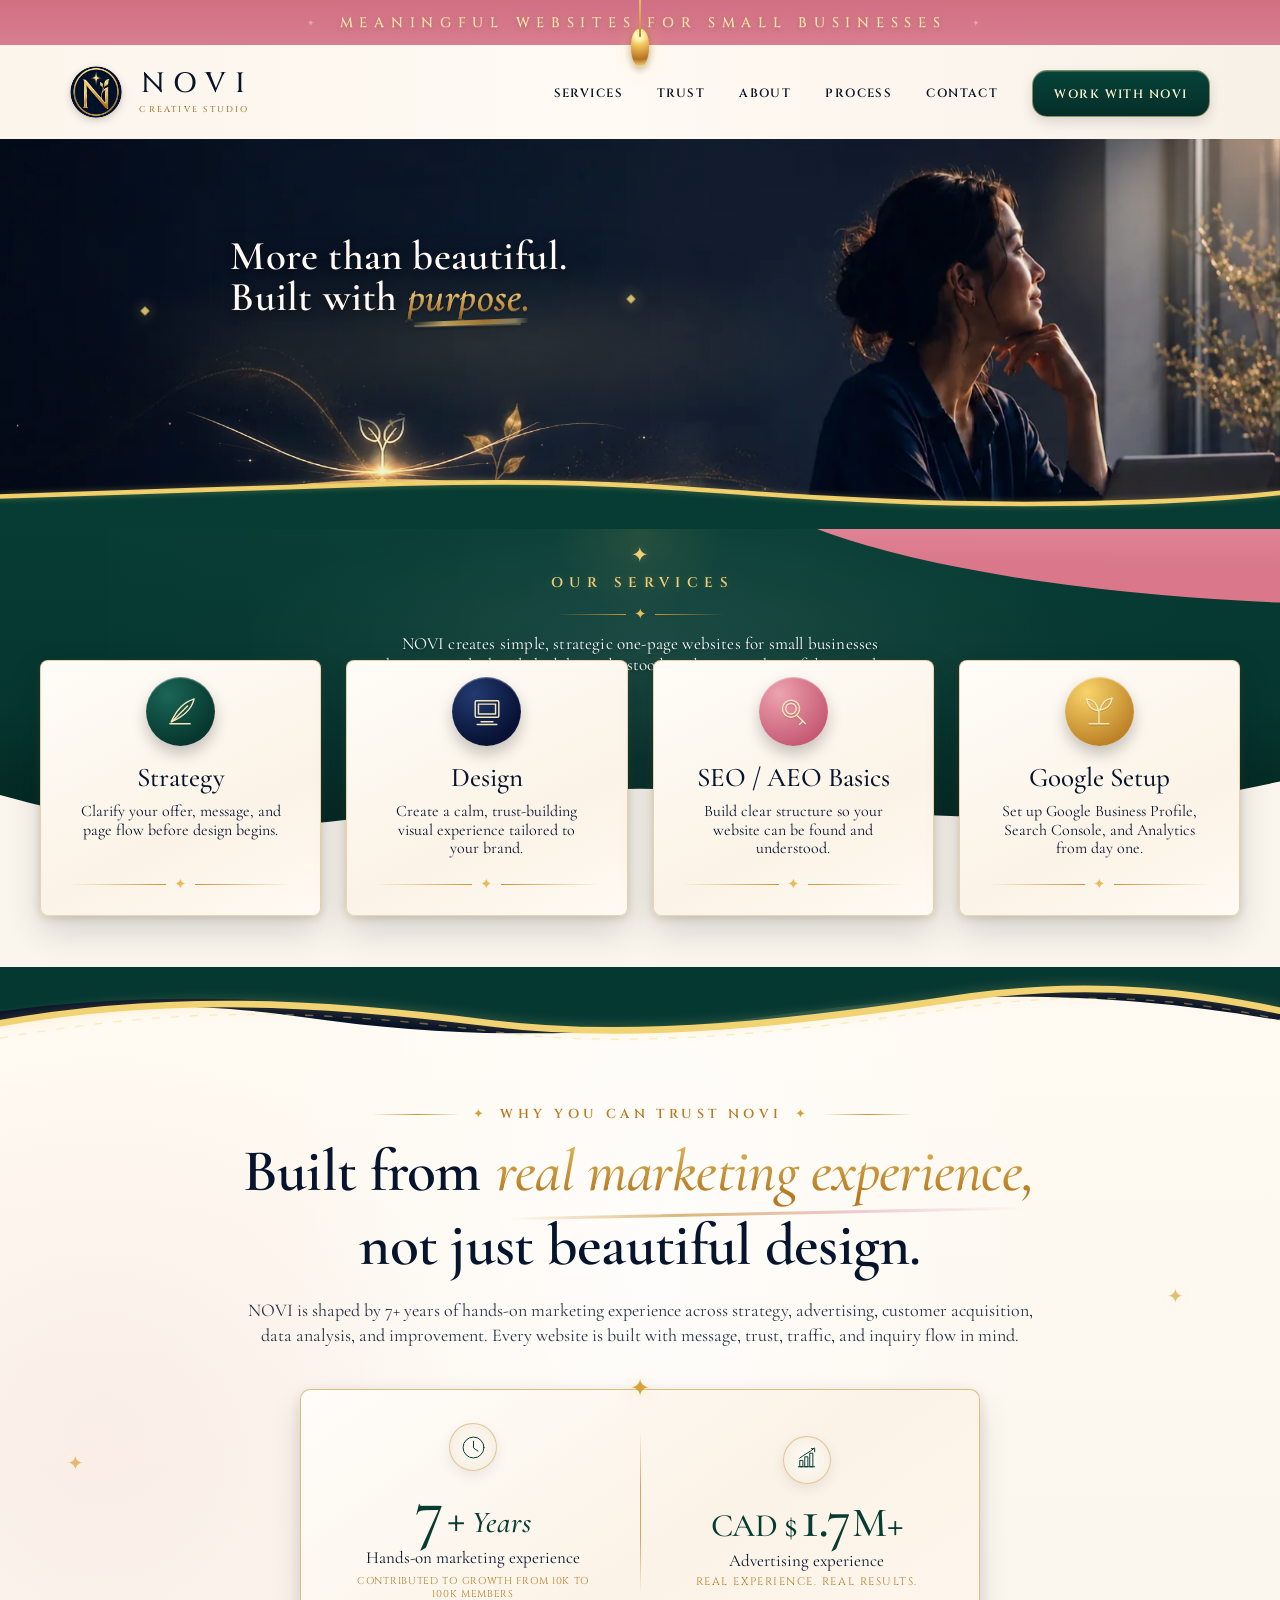
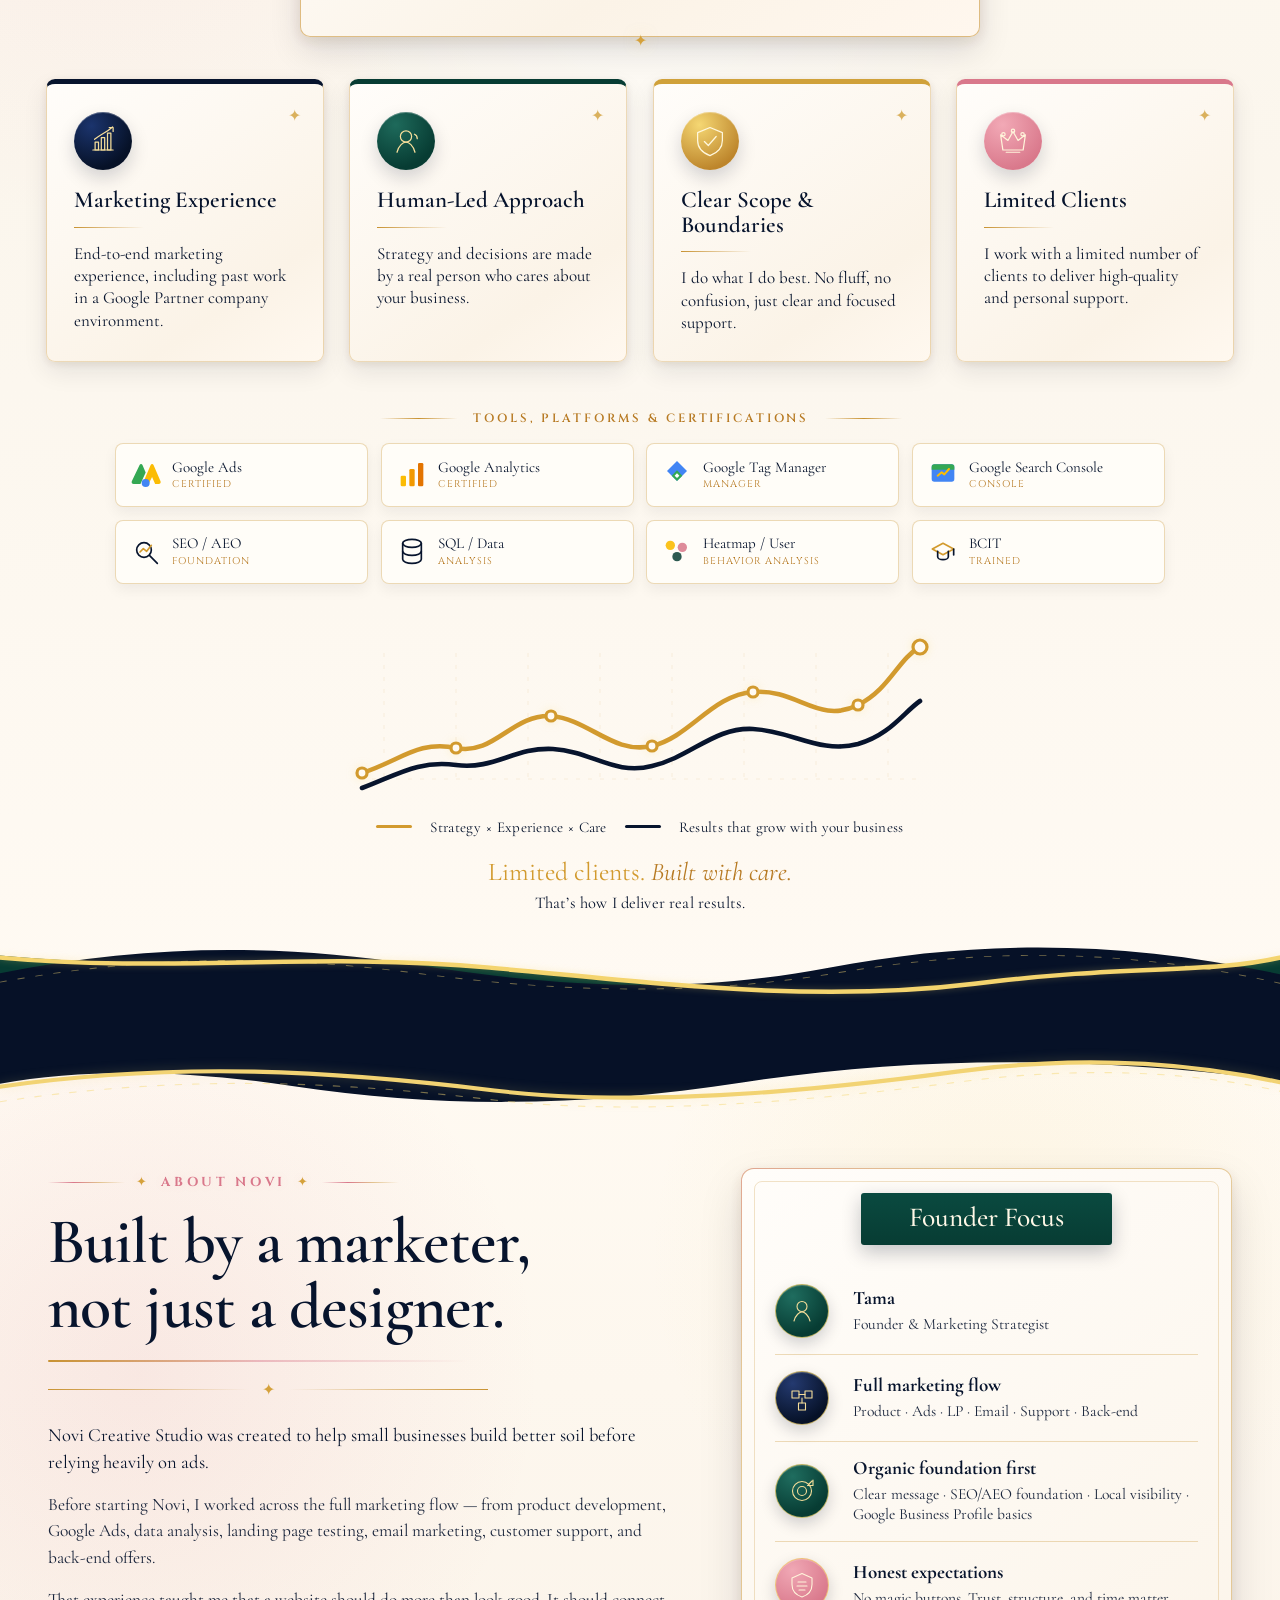
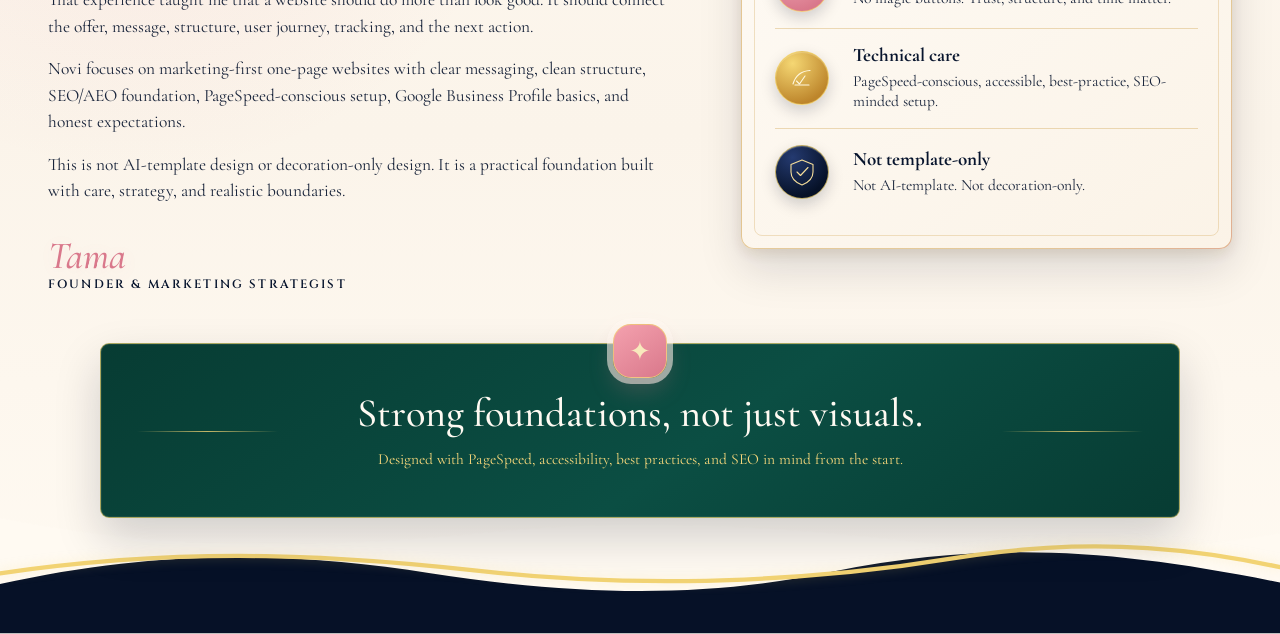
==== commit cdf6871b: "Add files via upload" ====
--- a/index.html
+++ b/index.html
@@ -21,16 +21,16 @@
   <meta name="twitter:description" content="NOVI Creative Studio creates simple, strategic one-page websites for small businesses, combining refined design, clear messaging, SEO/AEO basics, and launch-ready Google setup.">
   <meta name="twitter:image" content="https://novicreativestudio.ca/assets/social/novi-creative-studio-og-image.jpg">
 
-  <link rel="icon" href="assets/icons/favicon.ico?v=webp41" sizes="any">
-  <link rel="icon" type="image/png" sizes="32x32" href="assets/icons/favicon-32x32.png?v=webp41">
-  <link rel="icon" type="image/png" sizes="16x16" href="assets/icons/favicon-16x16.png?v=webp41">
-  <link rel="apple-touch-icon" sizes="180x180" href="assets/icons/apple-touch-icon.png?v=webp41">
+  <link rel="icon" href="assets/icons/favicon.ico?v=webp44" sizes="any">
+  <link rel="icon" type="image/png" sizes="32x32" href="assets/icons/favicon-32x32.png?v=webp44">
+  <link rel="icon" type="image/png" sizes="16x16" href="assets/icons/favicon-16x16.png?v=webp44">
+  <link rel="apple-touch-icon" sizes="180x180" href="assets/icons/apple-touch-icon.png?v=webp44">
   <link rel="manifest" href="site.webmanifest">
 
   <link rel="preconnect" href="https://fonts.googleapis.com">
   <link rel="preconnect" href="https://fonts.gstatic.com" crossorigin>
   <link href="https://fonts.googleapis.com/css2?family=Cinzel:wght@400;500;600;700&family=Cormorant+Garamond:wght@400;500;600;700&display=swap" rel="stylesheet">
-  <link rel="stylesheet" href="assets/css/styles.css?v=webp41" />
+  <link rel="stylesheet" href="assets/css/styles.css?v=webp44" />
 
   <script type="application/ld+json">
 {
@@ -94,7 +94,7 @@
 
   <header class="site-header">
     <a class="brand" href="#" aria-label="NOVI Creative Studio home">
-      <img class="brand-mark" src="assets/images/novi-creative-studio-logo-mark.png?v=webp41" width="64" height="64" alt="" aria-hidden="true" />
+      <img class="brand-mark" src="assets/images/novi-creative-studio-logo-mark.png?v=webp44" width="64" height="64" alt="" aria-hidden="true" />
       <span class="brand-text" aria-hidden="true">
         <strong>NOVI</strong>
         <small>Creative Studio</small>
@@ -119,8 +119,8 @@
   <main>
     <section class="hero-visual" aria-label="NOVI Creative Studio hero artwork">
       <picture class="hero-picture">
-        <source srcset="assets/images/novi-creative-studio-hero-mobile-optimized.webp?v=webp41" media="(max-width: 640px)">
-        <img src="assets/images/novi-creative-studio-hero-desktop.webp?v=webp41" width="1672" height="941" alt="NOVI Creative Studio hero image with gold light motif, strategic website design message, and a woman working beside a laptop" fetchpriority="high" />
+        <source srcset="assets/images/novi-creative-studio-hero-mobile-optimized.webp?v=webp44" media="(max-width: 640px)">
+        <img src="assets/images/novi-creative-studio-hero-desktop.webp?v=webp44" width="1672" height="941" alt="NOVI Creative Studio hero image with gold light motif, strategic website design message, and a woman working beside a laptop" fetchpriority="high" />
       </picture>
 
       <!-- Hero headline is live HTML text for SEO, not part of the image. -->
@@ -134,7 +134,7 @@
       <span class="hero-glow glow-window" aria-hidden="true"></span>
       <span class="hero-spark spark-two" aria-hidden="true"></span>
       <span class="hero-spark spark-three" aria-hidden="true"></span>
-      <img class="hero-gold-motif" src="assets/images/novi-creative-studio-gold-leaf-light-motif.webp?v=webp41" alt="" aria-hidden="true" />
+      <img class="hero-gold-motif" src="assets/images/novi-creative-studio-gold-leaf-light-motif.webp?v=webp44" alt="" aria-hidden="true" />
 
 
 
@@ -259,14 +259,14 @@
         <div class="trust-tools reveal-item" aria-label="Tools and foundations NOVI uses and trusts">
           <p class="trust-tools-title"><span></span>TOOLS, PLATFORMS &amp; CERTIFICATIONS<span></span></p>
           <div class="trust-tool-list">
-            <span class="tool-badge google-ads"><span class="tool-icon" aria-hidden="true"><svg viewBox="0 0 48 48"><path class="icon-line" d="M9 27h6l15-9v22l-15-9H9z"/><path class="icon-line" d="M15 31l3 8h6"/><path class="icon-accent" d="M34 18c2 1.7 3.2 4 3.2 7S36 30.3 34 32"/><path class="icon-accent" d="M39 14c3 2.8 5 6.5 5 11s-2 8.2-5 11"/></svg></span><span>Google Ads<br><small>Certified</small></span></span>
-            <span class="tool-badge analytics"><span class="tool-icon" aria-hidden="true"><svg viewBox="0 0 48 48"><path class="icon-line" d="M8 39h32"/><rect class="icon-line" x="11" y="25" width="7" height="14" rx="2"/><rect class="icon-line" x="22" y="17" width="7" height="22" rx="2"/><rect class="icon-line" x="33" y="10" width="7" height="29" rx="2"/><path class="icon-accent" d="M10 18c6-7 12-5 17-9 3-2.3 6-4.1 11-3"/></svg></span><span>Google Analytics<br><small>Certified</small></span></span>
-            <span class="tool-badge tag-manager"><span class="tool-icon" aria-hidden="true"><svg viewBox="0 0 48 48"><path class="gtm-shape-main" d="M24 4 8 20l16 16 16-16L24 4z"/><path class="gtm-shape-accent" d="M24 16.8 16.8 24 24 31.2 31.2 24z"/><path class="gtm-shape-green" d="M24 31.8 19.8 36 24 40.2 28.2 36z"/></svg></span><span>Google Tag Manager<br><small>Manager</small></span></span>
-            <span class="tool-badge search-console"><span class="tool-icon" aria-hidden="true"><svg viewBox="0 0 48 48"><rect class="icon-line" x="7" y="9" width="34" height="27" rx="4"/><path class="icon-line" d="M7 17h34"/><path class="icon-accent" d="M13 14h.1M18 14h.1M23 14h.1"/><circle class="icon-line" cx="24" cy="26" r="6"/><path class="icon-line" d="M28.5 30.5 34 36"/><path class="icon-accent" d="M20.8 26.1l2.2 2.2 4.3-5"/></svg></span><span>Google Search Console<br><small>Console</small></span></span>
-            <span class="tool-badge seo"><span class="tool-icon" aria-hidden="true"><svg viewBox="0 0 48 48"><circle class="icon-line" cx="21" cy="21" r="11"/><path class="icon-line" d="M29.5 29.5 41 41"/><path class="icon-accent" d="M15 24l5-5 5 4 7-9"/></svg></span><span>SEO / AEO<br><small>Foundation</small></span></span>
-            <span class="tool-badge sql"><span class="tool-icon" aria-hidden="true"><svg viewBox="0 0 48 48"><ellipse class="icon-line" cx="24" cy="11" rx="14" ry="6"/><path class="icon-line" d="M10 11v24c0 3.3 6.3 6 14 6s14-2.7 14-6V11"/><path class="icon-accent" d="M10 23c0 3.3 6.3 6 14 6s14-2.7 14-6"/></svg></span><span>SQL / Data<br><small>Analysis</small></span></span>
-            <span class="tool-badge heatmap"><span class="tool-icon" aria-hidden="true"><svg viewBox="0 0 48 48"><rect class="icon-line" x="7" y="9" width="34" height="28" rx="4"/><path class="icon-line" d="M7 17h34"/><circle class="icon-accent heat-dot-one" cx="18" cy="27" r="4"/><circle class="icon-accent heat-dot-two" cx="28" cy="24" r="3"/><circle class="icon-accent heat-dot-three" cx="31" cy="32" r="2.6"/><path class="icon-line" d="M15 35l-3 7 7-3"/></svg></span><span>Heatmap / User<br><small>Behavior Analysis</small></span></span>
-            <span class="tool-badge bcit"><span class="tool-icon" aria-hidden="true"><svg viewBox="0 0 48 48"><path class="icon-accent" d="M8 19.5 24 11l16 8.5L24 28z"/><path class="icon-line" d="M16 23v8c0 2.5 3.6 4.5 8 4.5s8-2 8-4.5v-8"/><path class="icon-line" d="M40 19.5v9"/></svg></span><span>BCIT<br><small>Trained</small></span></span>
+            <span class="tool-badge google-ads"><span class="tool-icon" aria-hidden="true"><svg viewBox="0 0 48 48"><path class="ads-y" d="M19 37 31 9c.8-1.8 3.5-1.8 4.3 0l10.5 24.4c.9 2-.6 4.2-2.7 4.2h-5.4L33.1 27 28 37z"/><path class="ads-g" d="M2.7 33.4 14.4 8.9c.9-1.8 3.5-1.7 4.3.1l4.8 11.4-7.8 17.2H5.4c-2.1 0-3.6-2.2-2.7-4.2z"/><circle class="ads-b" cx="23.5" cy="36" r="6"/></svg></span><span>Google Ads<br><small>Certified</small></span></span>
+            <span class="tool-badge analytics"><span class="tool-icon" aria-hidden="true"><svg viewBox="0 0 48 48"><rect class="analytics-light" x="7" y="25" width="8" height="16" rx="2"/><rect class="analytics-mid" x="20" y="15" width="8" height="26" rx="2"/><rect class="analytics-dark" x="33" y="6" width="8" height="35" rx="2"/></svg></span><span>Google Analytics<br><small>Certified</small></span></span>
+            <span class="tool-badge tag-manager"><span class="tool-icon" aria-hidden="true"><svg viewBox="0 0 48 48"><path class="gtm-blue" d="M24 3 9 18l15 15 15-15L24 3z"/><path class="gtm-green" d="M24 17 16 25l8 8 8-8-8-8z"/><path class="gtm-white" d="M24 21.4 20.4 25 24 28.6 27.6 25z"/></svg></span><span>Google Tag Manager<br><small>Manager</small></span></span>
+            <span class="tool-badge search-console"><span class="tool-icon" aria-hidden="true"><svg viewBox="0 0 48 48"><rect class="gsc-blue" x="7" y="8" width="34" height="26" rx="4"/><path class="gsc-top" d="M11 8h26a4 4 0 0 1 4 4v4H7v-4a4 4 0 0 1 4-4z"/><path class="gsc-line" d="M16 25l6-5 4 3 7-8"/></svg></span><span>Google Search Console<br><small>Console</small></span></span>
+            <span class="tool-badge seo"><span class="tool-icon" aria-hidden="true"><svg viewBox="0 0 48 48"><circle cx="21" cy="21" r="11"/><path d="M29.5 29.5 41 41"/><path d="M15 24l5-5 5 4 7-9"/></svg></span><span>SEO / AEO<br><small>Foundation</small></span></span>
+            <span class="tool-badge sql"><span class="tool-icon" aria-hidden="true"><svg viewBox="0 0 48 48"><ellipse cx="24" cy="11" rx="14" ry="6"/><path d="M10 11v24c0 3.3 6.3 6 14 6s14-2.7 14-6V11"/><path d="M10 23c0 3.3 6.3 6 14 6s14-2.7 14-6"/></svg></span><span>SQL / Data<br><small>Analysis</small></span></span>
+            <span class="tool-badge heatmap"><span class="tool-icon" aria-hidden="true"><svg viewBox="0 0 48 48"><circle class="heat-one" cx="14" cy="14" r="7"/><circle class="heat-two" cx="32" cy="17" r="7"/><circle class="heat-three" cx="24" cy="31" r="7"/></svg></span><span>Heatmap / User<br><small>Behavior Analysis</small></span></span>
+            <span class="tool-badge bcit"><span class="tool-icon" aria-hidden="true"><svg viewBox="0 0 48 48"><path d="M8 19.5 24 11l16 8.5L24 28z"/><path d="M16 23v8c0 2.5 3.6 4.5 8 4.5s8-2 8-4.5v-8"/><path d="M40 19.5v9"/></svg></span><span>BCIT<br><small>Trained</small></span></span>
           </div>
         </div>
 
@@ -300,17 +300,82 @@
     </section>
 
 
-    <div class="bottom-waves" aria-hidden="true">
-      <svg viewBox="0 0 1586 118" preserveAspectRatio="none" focusable="false">
-        <path class="gold-wave" d="M0,70 C270,26 445,26 657,60 C860,93 1030,78 1228,52 C1374,33 1486,28 1586,12 L1586,118 L0,118 Z" />
-        <path class="navy-wave" d="M0,78 C185,14 348,13 522,50 C692,86 834,80 1000,48 C1194,11 1365,25 1586,62 L1586,118 L0,118 Z" />
-      </svg>
-    </div>
-
-    <section class="below-content" id="about" aria-label="About NOVI Creative Studio">
-      <h2>Strategic one-page websites for clear, confident growth.</h2>
-      <p>This lower section is intentionally simple so the first-view design above stays faithful to the provided mockup.</p>
-    </section>
+
+    <section class="about-section observed-section" id="about" aria-labelledby="about-title">
+      <div class="about-top-frame" aria-hidden="true">
+        <svg viewBox="0 0 1600 170" preserveAspectRatio="none" focusable="false">
+          <path class="about-frame-navy" d="M0 0 H1600 V54 C1340 18 1130 24 930 56 C725 89 555 91 365 61 C220 38 100 39 0 58 Z"></path>
+          <path class="about-frame-gold" d="M0 62 C224 28 418 41 618 67 C792 89 1002 70 1196 42 C1375 16 1510 36 1600 56"></path>
+          <path class="about-frame-dash" d="M0 82 C230 45 420 55 620 80 C796 101 1008 82 1204 55 C1382 31 1514 48 1600 68"></path>
+        </svg>
+      </div>
+
+      <div class="about-inner">
+        <div class="about-story reveal-item">
+          <p class="about-eyebrow"><span></span><b>✦</b> ABOUT NOVI <b>✦</b><span></span></p>
+          <h2 id="about-title">Built by a marketer,<br>not just a designer.</h2>
+          <div class="about-divider" aria-hidden="true"><span></span><b>✦</b><span></span></div>
+
+          <div class="about-copy">
+            <p class="about-lead">Novi Creative Studio was created to help small businesses build better soil before relying heavily on ads.</p>
+            <p>Before starting Novi, I worked across the full marketing flow — from product development, Google Ads, data analysis, landing page testing, email marketing, customer support, and back-end offers.</p>
+            <p>That experience taught me that a website should do more than look good. It should connect the offer, message, structure, user journey, tracking, and the next action.</p>
+            <p>Novi focuses on marketing-first one-page websites with clear messaging, clean structure, SEO/AEO foundation, PageSpeed-conscious setup, Google Business Profile basics, and honest expectations.</p>
+            <p>This is not AI-template design or decoration-only design. It is a practical foundation built with care, strategy, and realistic boundaries.</p>
+          </div>
+
+          <div class="founder-signature" aria-label="Founder signature">
+            <strong>Tama</strong>
+            <span>Founder &amp; Marketing Strategist</span>
+          </div>
+        </div>
+
+        <aside class="founder-focus reveal-item" aria-label="Founder Focus summary">
+          <h3>Founder Focus</h3>
+          <div class="focus-list">
+            <article class="focus-item focus-green">
+              <span class="focus-icon" aria-hidden="true"><svg viewBox="0 0 64 64"><circle cx="32" cy="23" r="10"/><path d="M16 52c3-12 11-18 16-18s13 6 16 18"/></svg></span>
+              <div><h4>Tama</h4><p>Founder &amp; Marketing Strategist</p></div>
+            </article>
+            <article class="focus-item focus-navy">
+              <span class="focus-icon" aria-hidden="true"><svg viewBox="0 0 64 64"><path d="M12 18h14v14H12zM38 18h14v14H38zM25 42h14v14H25z"/><path d="M26 25h12M32 32v10"/></svg></span>
+              <div><h4>Full marketing flow</h4><p>Product · Ads · LP · Email · Support · Back-end</p></div>
+            </article>
+            <article class="focus-item focus-green">
+              <span class="focus-icon" aria-hidden="true"><svg viewBox="0 0 64 64"><circle cx="32" cy="32" r="19"/><circle cx="32" cy="32" r="9"/><path d="M45 19l7-7M43 21h11V10"/></svg></span>
+              <div><h4>Organic foundation first</h4><p>Clear message · SEO/AEO foundation · Local visibility · Google Business Profile basics</p></div>
+            </article>
+            <article class="focus-item focus-pink">
+              <span class="focus-icon" aria-hidden="true"><svg viewBox="0 0 64 64"><path d="M32 9l20 9v13c0 13-8 21-20 25-12-4-20-12-20-25V18z"/><path d="M22 34h20M24 26h16M26 42h12"/></svg></span>
+              <div><h4>Honest expectations</h4><p>No magic buttons. Trust, structure, and time matter.</p></div>
+            </article>
+            <article class="focus-item focus-gold">
+              <span class="focus-icon" aria-hidden="true"><svg viewBox="0 0 64 64"><path d="M14 44c5-17 16-26 34-27"/><path d="M18 46h28"/><path d="M21 38l6 6 11-16"/></svg></span>
+              <div><h4>Technical care</h4><p>PageSpeed-conscious, accessible, best-practice, SEO-minded setup.</p></div>
+            </article>
+            <article class="focus-item focus-navy">
+              <span class="focus-icon" aria-hidden="true"><svg viewBox="0 0 64 64"><path d="M32 8l22 9v15c0 13-9 21-22 26-13-5-22-13-22-26V17z"/><path d="M22 32l7 7 15-16"/></svg></span>
+              <div><h4>Not template-only</h4><p>Not AI-template. Not decoration-only.</p></div>
+            </article>
+          </div>
+        </aside>
+      </div>
+
+      <div class="foundation-banner reveal-item" aria-label="Strong foundations statement">
+        <span class="banner-spark" aria-hidden="true">✦</span>
+        <h3>Strong foundations, not just visuals.</h3>
+        <p>Designed with PageSpeed, accessibility, best practices, and SEO in mind from the start.</p>
+      </div>
+
+      <div class="about-bottom-frame" aria-hidden="true">
+        <svg viewBox="0 0 1600 150" preserveAspectRatio="none" focusable="false">
+          <path class="about-bottom-cream" d="M0 0 C220 46 412 40 620 18 C790 0 972 10 1168 34 C1328 54 1460 44 1600 20 V150 H0 Z"></path>
+          <path class="about-bottom-navy" d="M0 86 C190 42 355 42 538 72 C720 101 880 105 1040 70 C1240 28 1400 42 1600 84 V150 H0 Z"></path>
+          <path class="about-bottom-gold" d="M0 72 C212 40 390 45 590 68 C775 90 984 88 1195 52 C1378 21 1516 45 1600 64"></path>
+        </svg>
+      </div>
+    </section>
+
     <section class="below-content" id="process" aria-label="NOVI process">
       <h2>Process</h2>
       <p>Strategy, design, build, and launch setup.</p>
@@ -321,6 +386,6 @@
     </section>
   </main>
 
-  <script src="assets/js/script.js?v=webp41" defer></script>
+  <script src="assets/js/script.js?v=webp44" defer></script>
 </body>
 </html>
--- a/assets/css/styles.css
+++ b/assets/css/styles.css
@@ -680,12 +680,33 @@
 .trust-tool-list{display:grid;grid-template-columns:repeat(4,minmax(0,1fr));gap:clamp(10px,1vw,15px);width:min(1050px,100%);margin:0 auto}
 .tool-badge{display:flex;align-items:center;justify-content:flex-start;gap:10px;min-height:64px;padding:11px 14px;border-radius:8px;background:#fffdf8;border:1px solid rgba(200,146,50,.34);box-shadow:0 6px 14px rgba(6,17,39,.06);font-size:15px;color:#07142d;line-height:1.05;text-align:left}
 .tool-badge small{display:inline-block;margin-top:3px;font-family:var(--display);font-size:.66em;letter-spacing:.1em;text-transform:uppercase;color:#b77a23}
-.tool-icon{width:32px;height:32px;display:grid;place-items:center;flex:0 0 32px}.tool-icon svg{width:32px;height:32px;display:block;fill:none;stroke:#07142d;stroke-width:2.4;stroke-linecap:round;stroke-linejoin:round}.tool-icon .icon-line{stroke:#07142d}.tool-icon .icon-accent{stroke:#c89232}.tool-icon .gtm-shape-main{fill:#07142d;stroke:none}.tool-icon .gtm-shape-accent{fill:#c89232;stroke:none}.tool-icon .gtm-shape-green{fill:#073c33;stroke:none}.tool-icon .heat-dot-one,.tool-icon .heat-dot-two,.tool-icon .heat-dot-three{fill:rgba(200,146,50,.16)}.tool-icon .heat-dot-two{fill:rgba(7,60,51,.12);stroke:#073c33}.tool-icon .heat-dot-three{fill:rgba(217,120,139,.13);stroke:#b85e73}.tool-badge.google-ads .tool-icon,.tool-badge.google-ads .tool-icon svg{width:38px;height:38px;flex-basis:38px}
+.tool-icon{width:32px;height:32px;display:grid;place-items:center;flex:0 0 32px}.tool-icon svg{width:32px;height:32px;display:block}.google-ads .ads-y{fill:#fbbc04}.google-ads .ads-g{fill:#34a853}.google-ads .ads-b{fill:#4285f4}.analytics-light{fill:#fbbc04}.analytics-mid{fill:#f29900}.analytics-dark{fill:#e37400}.gtm-blue{fill:#4285f4}.gtm-green{fill:#34a853}.gtm-white{fill:#fff}.gsc-blue{fill:#4285f4}.gsc-top{fill:#34a853}.gsc-line{fill:none;stroke:#fbbc04;stroke-width:3;stroke-linecap:round;stroke-linejoin:round}.seo svg,.sql svg,.bcit svg{fill:none;stroke:#07142d;stroke-width:2.5;stroke-linecap:round;stroke-linejoin:round}.seo svg path:last-child,.bcit svg path:first-child{stroke:#d29a2e}.heat-one{fill:#fbbc04;opacity:.9}.heat-two{fill:#d9788b;opacity:.86}.heat-three{fill:#073c33;opacity:.85}
 .trust-graph-wrap{width:min(620px,100%);margin:0 auto 22px;text-align:center}.trust-graph{width:100%;height:auto;overflow:visible}.graph-grid path{fill:none;stroke:rgba(200,146,50,.24);stroke-width:1;stroke-dasharray:4 8}.graph-line{fill:none;stroke-width:4.6;stroke-linecap:round;stroke-linejoin:round;stroke-dasharray:none;stroke-dashoffset:0}.trust-section.in-view .graph-line{animation:none}.graph-line-gold{stroke:#d29a2e}.graph-line-navy{stroke:#07142d;animation-delay:.68s!important}.graph-dots circle{fill:#fffaf2;stroke:#d29a2e;stroke-width:3.2;filter:drop-shadow(0 0 5px rgba(245,215,115,.28))}.trust-legend{display:flex;flex-wrap:wrap;justify-content:center;gap:13px 18px;font-size:15px;letter-spacing:.02em;color:#07142d}.gold-key,.navy-key{width:36px;height:3px;border-radius:999px;align-self:center}.gold-key{background:#d29a2e}.navy-key{background:#07142d}
 .trust-closing{margin:12px auto 0;text-align:center;color:#d29a2e;font-size:clamp(22px,2vw,32px);line-height:1.1}.trust-closing em{font-style:italic;color:#b77a23}.trust-closing span{display:block;margin-top:8px;color:#07142d;font-size:.64em;letter-spacing:.01em}
 .trust-bottom-wave{bottom:0;height:clamp(98px,10vw,156px)}.trust-bottom-green{fill:#073c33}.trust-bottom-navy{fill:#061127}.trust-bottom-gold{fill:none;stroke:#f4d46e;stroke-width:8;stroke-linecap:round;filter:drop-shadow(0 0 7px rgba(245,215,115,.28))}.trust-bottom-dash{fill:none;stroke:rgba(245,215,115,.45);stroke-width:1.6;stroke-dasharray:8 15;stroke-linecap:round}
 .reveal-item{opacity:0;transform:translateY(24px)}.trust-section.in-view .reveal-item{animation:trustReveal .78s cubic-bezier(.22,1,.36,1) forwards}.trust-section.in-view .reveal-item:nth-child(2){animation-delay:.08s}.trust-section.in-view .trust-card:nth-child(1){animation-delay:.16s}.trust-section.in-view .trust-card:nth-child(2){animation-delay:.25s}.trust-section.in-view .trust-card:nth-child(3){animation-delay:.34s}.trust-section.in-view .trust-card:nth-child(4){animation-delay:.43s}.trust-section.in-view .trust-tools{animation-delay:.52s}.trust-section.in-view .trust-graph-wrap{animation-delay:.58s}.trust-section.in-view .trust-closing{animation-delay:.68s}
 @keyframes trustReveal{to{opacity:1;transform:translateY(0)}}@keyframes trustSpark{0%,100%{opacity:.38;filter:drop-shadow(0 0 0 rgba(245,215,115,0))}50%{opacity:1;filter:drop-shadow(0 0 10px rgba(245,215,115,.45))}}@keyframes drawGraph{to{stroke-dashoffset:0}}
+
+/* About NOVI */
+.about-section{
+  position:relative;
+  overflow:hidden;
+  background:
+    radial-gradient(circle at 11% 28%,rgba(217,120,139,.12),transparent 28%),
+    radial-gradient(circle at 78% 18%,rgba(242,211,115,.12),transparent 25%),
+    linear-gradient(180deg,#fffaf2 0%,#fbf4ea 58%,#fffaf2 100%);
+  color:#07142d;
+}
+.about-top-frame,.about-bottom-frame{position:absolute;left:0;width:100%;pointer-events:none;z-index:1}.about-top-frame{top:0;height:clamp(98px,10vw,156px)}.about-bottom-frame{bottom:0;height:clamp(88px,9vw,142px)}.about-top-frame svg,.about-bottom-frame svg{display:block;width:100%;height:100%}
+.about-frame-navy,.about-bottom-navy{fill:#061127}.about-frame-gold,.about-bottom-gold{fill:none;stroke:#f2d373;stroke-width:5.5;stroke-linecap:round;filter:drop-shadow(0 0 7px rgba(245,215,115,.25))}.about-frame-dash{fill:none;stroke:rgba(245,215,115,.48);stroke-width:1.5;stroke-dasharray:8 14;stroke-linecap:round}.about-bottom-cream{fill:#fffaf2}
+.about-inner{position:relative;z-index:2;width:min(calc(100% - 96px),1260px);margin:0 auto;padding:clamp(118px,10vw,150px) 0 clamp(34px,4vw,54px);display:grid;grid-template-columns:minmax(0,1.05fr) minmax(360px,.82fr);gap:clamp(40px,5vw,80px);align-items:start}
+.about-story{min-width:0}.about-eyebrow{display:inline-flex;align-items:center;gap:11px;margin:0 0 18px;color:#d9788b;font-family:var(--display);font-size:clamp(13px,1vw,16px);font-weight:700;letter-spacing:.28em;text-transform:uppercase;text-shadow:0 0 10px rgba(217,120,139,.13)}.about-eyebrow span{width:clamp(52px,6vw,92px);height:1px;background:linear-gradient(90deg,transparent,#d9788b,rgba(200,146,50,.5),transparent)}.about-eyebrow b{font-weight:400;color:#d5a13b;animation:trustSpark 3.2s ease-in-out infinite}.about-story h2{margin:0;font-family:var(--serif);font-size:clamp(46px,5vw,76px);line-height:1.02;font-weight:600;letter-spacing:-.014em;color:#07142d;max-width:710px;text-wrap:balance}.about-story h2::after{content:"";display:block;width:min(420px,72%);height:2px;margin:20px 0 0;background:linear-gradient(90deg,#c89232,rgba(217,120,139,.45),transparent);border-radius:999px}.about-divider{display:flex;align-items:center;gap:14px;width:min(440px,80%);margin:18px 0 22px;color:#d5a13b}.about-divider span{height:1px;flex:1;background:linear-gradient(90deg,#c89232,transparent)}.about-divider span:last-child{background:linear-gradient(90deg,transparent,#c89232)}.about-divider b{font-weight:400;animation:trustSpark 3.2s ease-in-out infinite}
+.about-copy{max-width:690px}.about-copy p{margin:0 0 16px;font-size:clamp(17.4px,1.05vw,19.4px);line-height:1.52;color:rgba(7,20,45,.93)}.about-copy p:last-child{margin-bottom:0}.about-copy .about-lead{font-size:clamp(18.6px,1.14vw,21px);line-height:1.46;color:#07142d}
+.founder-signature{margin-top:32px;display:inline-grid;gap:1px}.founder-signature strong{font-family:var(--serif);font-size:clamp(34px,3vw,48px);font-style:italic;font-weight:500;line-height:1;color:#d9788b;text-shadow:0 3px 18px rgba(217,120,139,.12)}.founder-signature span{font-family:var(--display);font-size:12px;letter-spacing:.18em;text-transform:uppercase;color:#07142d;font-weight:600}
+.founder-focus{position:relative;background:linear-gradient(145deg,#fffdfa 0%,#fbf3e7 100%);border:1px solid rgba(200,146,50,.48);border-radius:13px;padding:clamp(25px,2.55vw,36px);box-shadow:0 20px 44px rgba(6,17,39,.13),0 5px 14px rgba(121,74,18,.13)}.founder-focus::before{content:"";position:absolute;inset:12px;border:1px solid rgba(200,146,50,.26);border-radius:8px;pointer-events:none}.founder-focus::after{content:"";position:absolute;inset:-1px;border-radius:12px;background:linear-gradient(135deg,rgba(217,120,139,.85),transparent 18%,transparent 82%,rgba(217,120,139,.65));opacity:.5;pointer-events:none;mask:linear-gradient(#000 0 0) content-box,linear-gradient(#000 0 0);-webkit-mask:linear-gradient(#000 0 0) content-box,linear-gradient(#000 0 0);padding:1px;mask-composite:exclude;-webkit-mask-composite:xor}.founder-focus h3{position:relative;z-index:1;width:max-content;margin:-8px auto 23px;padding:11px 48px 13px;border-radius:3px;background:linear-gradient(180deg,#0a4a40,#073c33);color:#fff8e7;font-family:var(--serif);font-size:clamp(26px,2.15vw,36px);font-weight:500;line-height:1;box-shadow:0 7px 19px rgba(6,17,39,.24)}.focus-list{position:relative;z-index:1;display:grid;gap:0}.focus-item{display:grid;grid-template-columns:62px 1fr;gap:16px;align-items:center;padding:16px 0;border-bottom:1px solid rgba(200,146,50,.32)}.focus-item:last-child{border-bottom:0}.focus-icon{width:54px;height:54px;border-radius:50%;display:grid;place-items:center;border:1px solid rgba(245,215,115,.75);box-shadow:inset 0 1px 0 rgba(255,255,255,.18),0 6px 15px rgba(6,17,39,.18);color:#f6de9a;background:radial-gradient(circle at 32% 22%,#1f6d5f,#073c33 72%)}.focus-green .focus-icon{background:radial-gradient(circle at 32% 22%,#1f6d5f,#073c33 72%)}.focus-navy .focus-icon{background:radial-gradient(circle at 32% 22%,#243a70,#061127 74%)}.focus-pink .focus-icon{background:radial-gradient(circle at 32% 22%,#f0a8b5,#d9788b 76%);color:#fff4da}.focus-gold .focus-icon{background:radial-gradient(circle at 32% 22%,#f5d773,#bd852b 76%);color:#fff8df}.focus-icon svg{width:32px;height:32px;fill:none;stroke:currentColor;stroke-width:2.2;stroke-linecap:round;stroke-linejoin:round}.focus-item h4{margin:0 0 5px;font-size:clamp(19px,1.28vw,22px);line-height:1.1;font-weight:700;color:#07142d}.focus-item p{margin:0;font-size:clamp(15.6px,1vw,17.5px);line-height:1.32;color:rgba(7,20,45,.92)}
+.foundation-banner{position:relative;z-index:2;width:min(calc(100% - 96px),1080px);margin:0 auto clamp(112px,9vw,150px);padding:clamp(36px,3.7vw,56px) clamp(28px,4.8vw,84px);text-align:center;border-radius:9px;background:linear-gradient(145deg,#073c33,#0b4e43 56%,#073c33);border:1px solid rgba(245,215,115,.68);box-shadow:0 20px 46px rgba(6,17,39,.18),inset 0 0 0 1px rgba(255,255,255,.06);color:#fffaf2}.foundation-banner::before,.foundation-banner::after{content:"";position:absolute;top:50%;width:clamp(80px,11vw,160px);height:1px;background:linear-gradient(90deg,transparent,#f2d373,transparent);opacity:.8}.foundation-banner::before{left:36px}.foundation-banner::after{right:36px}.banner-spark{position:absolute;left:50%;top:-20px;transform:translateX(-50%);display:grid;place-items:center;width:54px;height:54px;border-radius:18px;background:linear-gradient(145deg,#f4a1ae,#d9788b);border:1px solid rgba(245,215,115,.7);color:#f8e9bd;font-size:26px;box-shadow:0 12px 24px rgba(217,120,139,.24),0 0 0 6px rgba(255,250,242,.58)}.foundation-banner h3{margin:0 0 14px;font-family:var(--serif);font-size:clamp(32px,3.15vw,50px);font-weight:500;line-height:1.08;color:#fffaf2}.foundation-banner p{margin:0 auto;max-width:820px;color:#f6d77b;font-size:clamp(15.5px,1.1vw,18px);line-height:1.35}
+.about-section.in-view .reveal-item{animation:trustReveal .78s cubic-bezier(.22,1,.36,1) forwards}.about-section.in-view .founder-focus{animation-delay:.12s}.about-section.in-view .foundation-banner{animation-delay:.22s}
+
 
 
 /* Cards */
@@ -1553,7 +1574,7 @@
   .trust-card h3{font-size:20px;margin:0 0 5px}.trust-card h3::after{display:none}
   .trust-card p{font-size:13.8px;line-height:1.3;max-width:360px}
   .trust-tools{margin-bottom:23px}.trust-tools-title{gap:8px;font-size:9.6px;letter-spacing:.14em;margin-bottom:12px;transform:none}.trust-tools-title strong{white-space:normal;line-height:1.3}.trust-tools-title span{width:28px;flex:0 0 28px}
-  .trust-tool-list{grid-template-columns:repeat(2,minmax(0,1fr));gap:8px}.tool-badge{min-height:56px;padding:9px 9px;font-size:12.4px;gap:8px}.tool-badge small{font-size:.6em;letter-spacing:.08em}.tool-icon,.tool-icon svg{width:27px;height:27px;flex-basis:27px}.tool-badge.google-ads .tool-icon,.tool-badge.google-ads .tool-icon svg{width:31px;height:31px;flex-basis:31px}
+  .trust-tool-list{grid-template-columns:repeat(2,minmax(0,1fr));gap:8px}.tool-badge{min-height:56px;padding:9px 9px;font-size:12.4px;gap:8px}.tool-badge small{font-size:.6em;letter-spacing:.08em}.tool-icon,.tool-icon svg{width:27px;height:27px;flex-basis:27px}
   .trust-graph-wrap{margin-bottom:12px}.trust-legend{font-size:11.5px;gap:6px 10px}.gold-key,.navy-key{width:28px;height:2px}
   .trust-closing{font-size:19px;margin-top:10px}.trust-closing span{font-size:.7em}
   .trust-bottom-wave{height:88px}.trust-bottom-gold{stroke-width:5.8}
@@ -1565,6 +1586,29 @@
   .trust-heading-block h2{font-size:29px}
   .trust-lead{font-size:14.6px}
   .trust-card{padding-left:74px}.trust-card-icon{left:15px;width:43px;height:43px}.trust-card h3{font-size:18.5px}.trust-card p{font-size:12.8px}
+}
+
+@media (max-width:1024px){
+  .about-inner{width:min(calc(100% - 46px),860px);grid-template-columns:1fr;gap:34px;padding-top:clamp(112px,13vw,144px)}
+  .about-story h2{max-width:760px}
+  .about-copy{max-width:100%}
+  .founder-focus{max-width:720px;margin:0 auto;width:100%}
+  .foundation-banner{width:min(calc(100% - 46px),860px)}
+}
+
+@media (max-width:640px){
+  .about-top-frame{height:82px}.about-frame-gold{stroke-width:4.8}.about-inner{width:calc(100% - 34px);padding:84px 0 24px;gap:24px}
+  .about-eyebrow{display:flex;justify-content:center;font-size:11px;letter-spacing:.22em;margin:0 auto 12px}.about-eyebrow span{width:30px}
+  .about-story{text-align:center}.about-story h2{font-size:clamp(31px,9.2vw,42px);line-height:1.08}.about-story h2::after{width:78%;margin:16px auto 0}.about-divider{width:82%;margin:14px auto 18px}
+  .about-copy{text-align:center;max-width:390px;margin:0 auto}.about-copy p{font-size:14.8px;line-height:1.5;margin-bottom:14px}.about-copy .about-lead{font-size:16px}  .founder-signature{margin-top:24px;text-align:center}.founder-signature strong{font-size:36px}.founder-signature span{font-size:10px;letter-spacing:.14em}
+  .founder-focus{padding:18px 16px 15px;border-radius:10px}.founder-focus::before{inset:9px}.founder-focus h3{font-size:24px;padding:9px 32px 10px;margin:-5px auto 12px}
+  .focus-item{grid-template-columns:47px 1fr;gap:12px;padding:11px 0;text-align:left}.focus-icon{width:42px;height:42px}.focus-icon svg{width:25px;height:25px}.focus-item h4{font-size:16.2px;margin-bottom:3px}.focus-item p{font-size:12.8px;line-height:1.27}
+  .foundation-banner{width:calc(100% - 34px);margin-bottom:88px;padding:36px 20px 28px;border-radius:8px}.foundation-banner::before,.foundation-banner::after{display:none}.banner-spark{width:44px;height:44px;top:-18px;font-size:22px;border-radius:14px}.foundation-banner h3{font-size:clamp(27px,7.4vw,36px)}.foundation-banner p{font-size:13.4px;line-height:1.42}
+  .about-bottom-frame{height:82px}.about-bottom-gold{stroke-width:5}
+}
+
+@media (max-width:390px){
+  .about-inner{width:calc(100% - 28px);padding-top:82px}.about-story h2{font-size:30px}.about-copy p{font-size:13.8px}.about-copy .about-lead{font-size:15.2px}.focus-item p{font-size:12.2px}.foundation-banner{width:calc(100% - 28px)}
 }
 
 
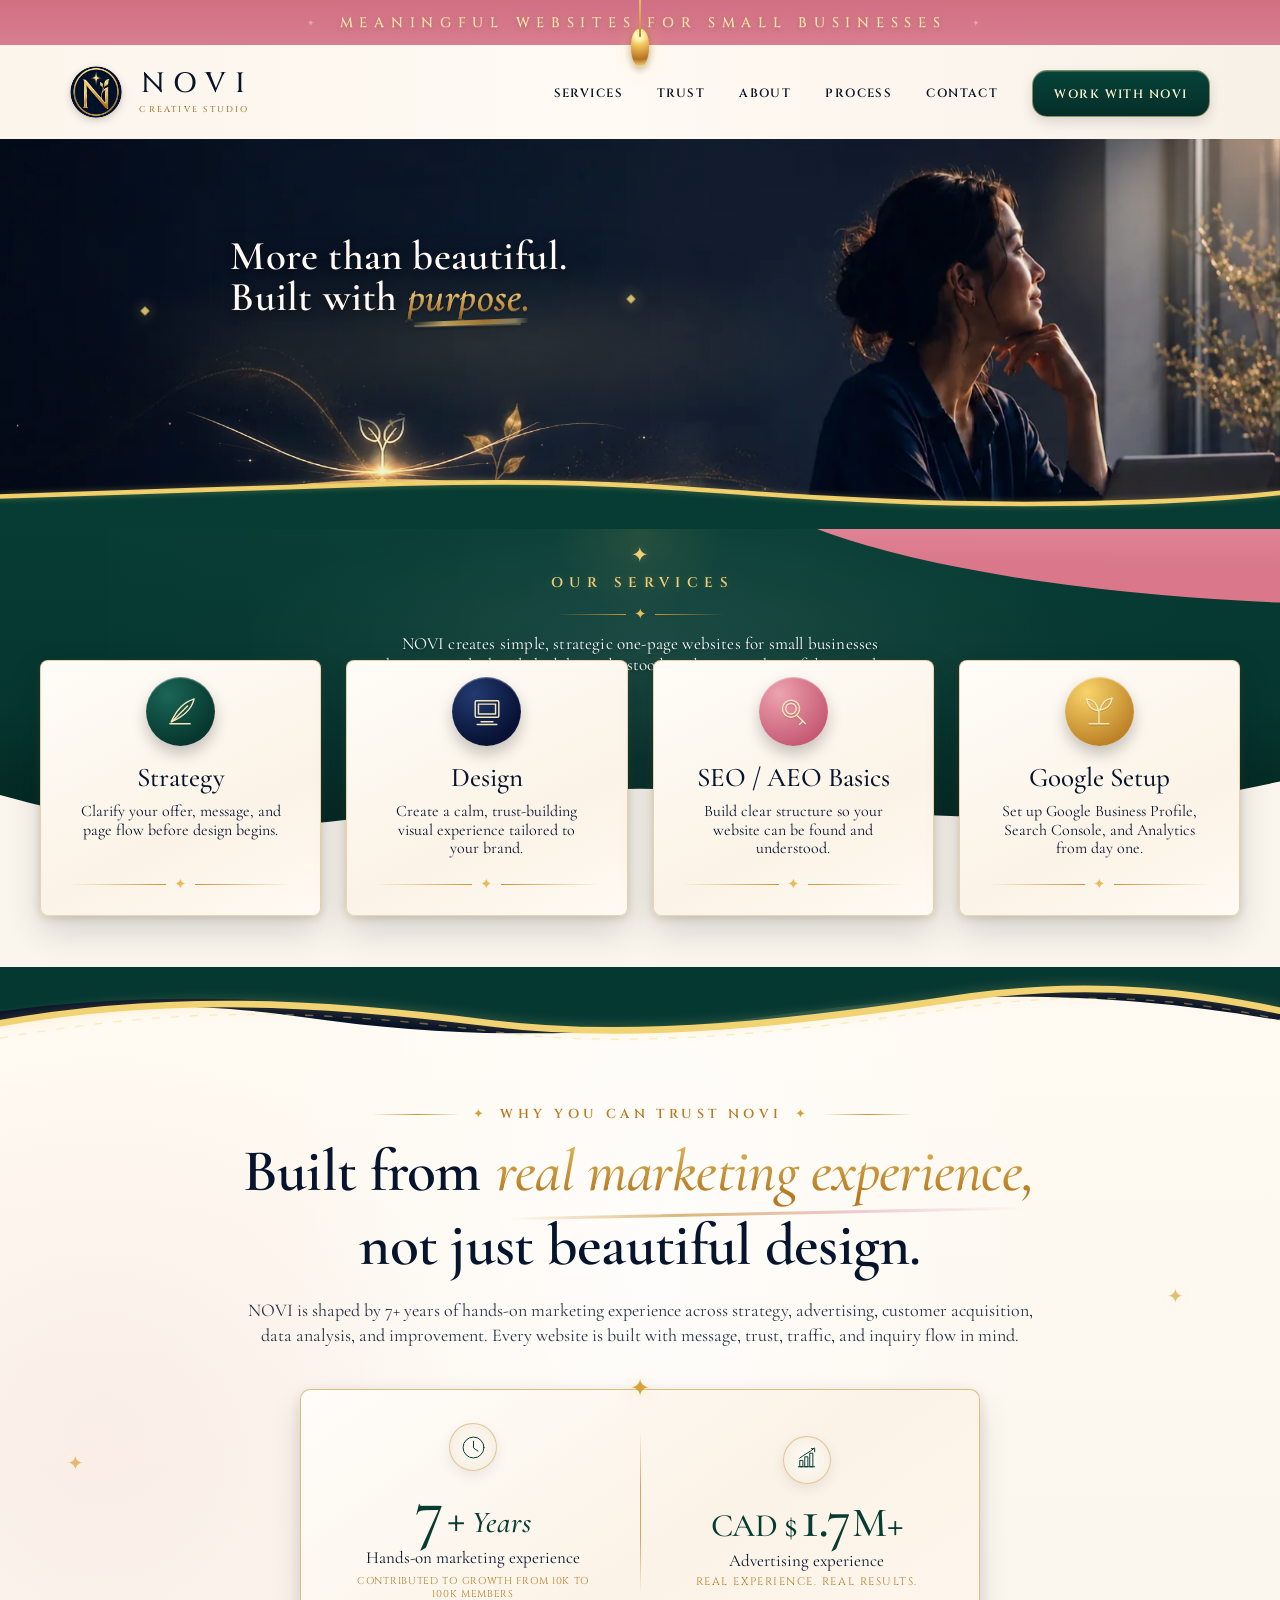
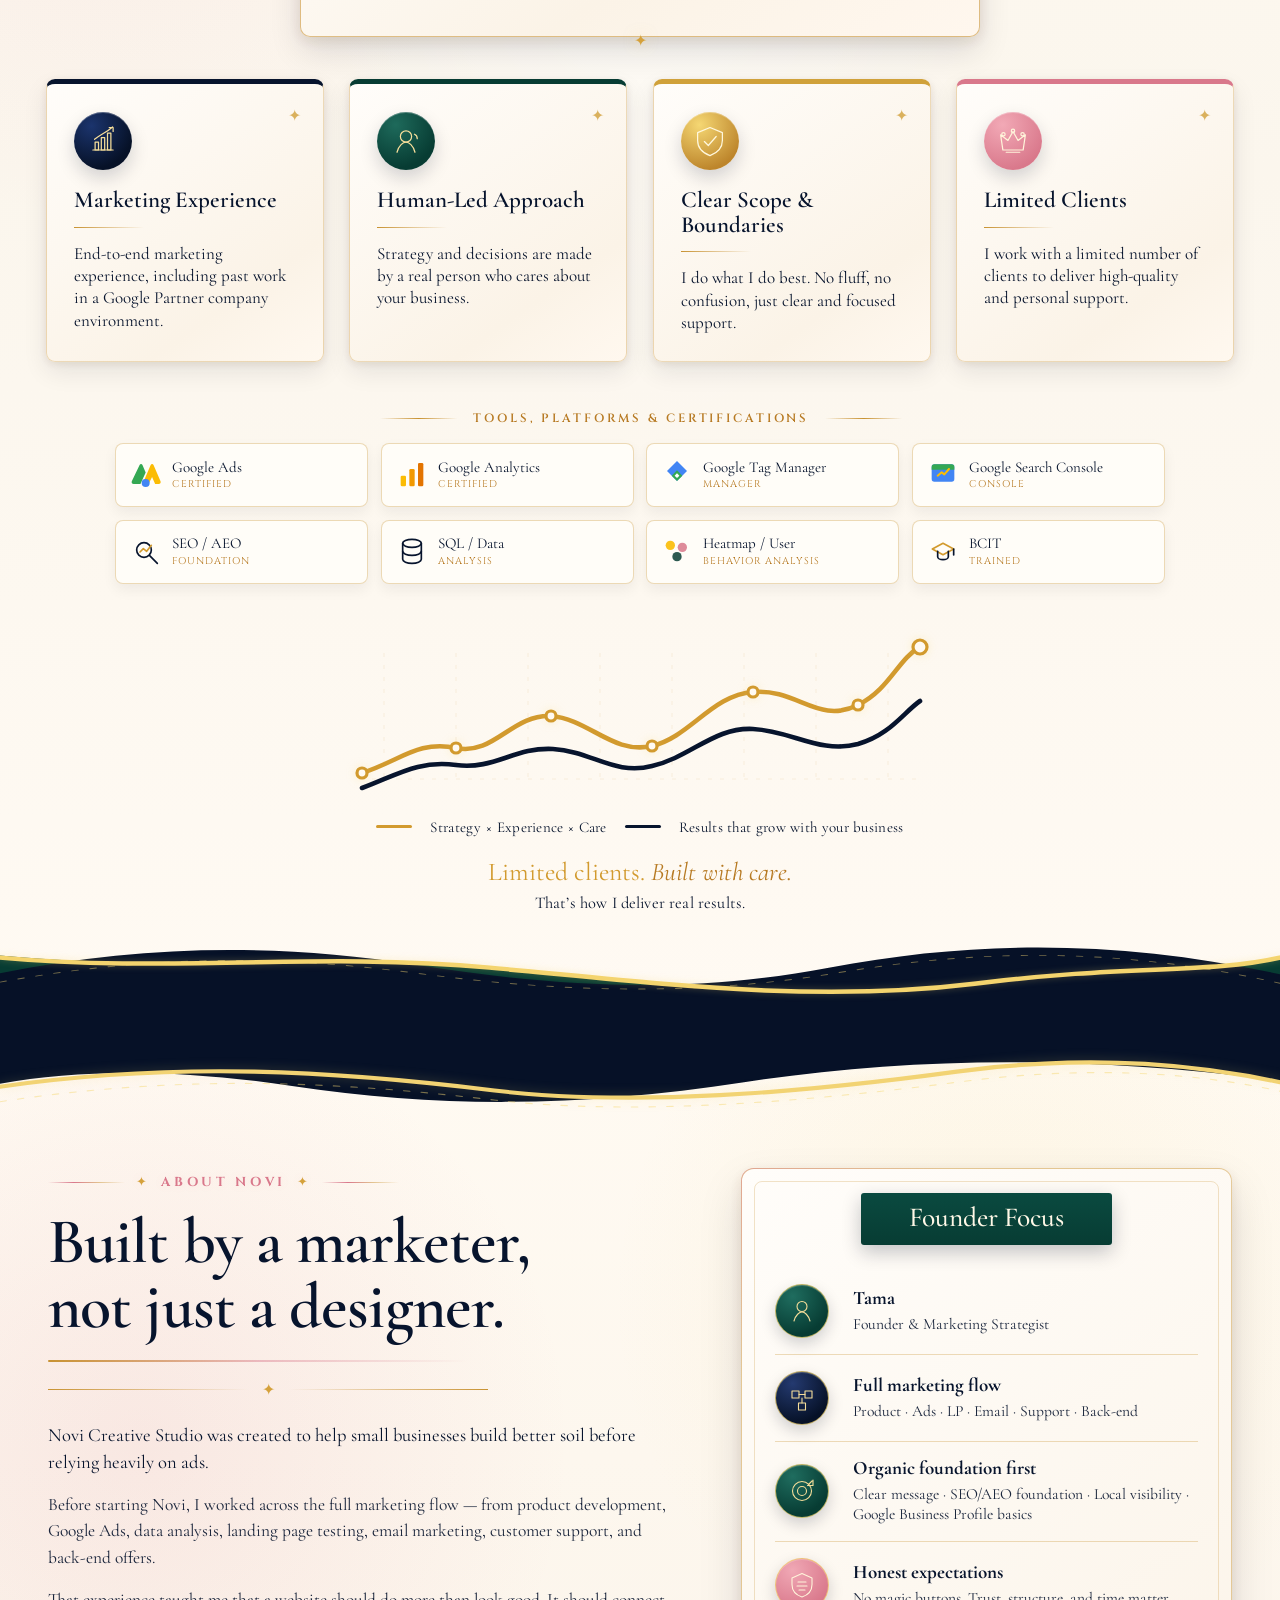
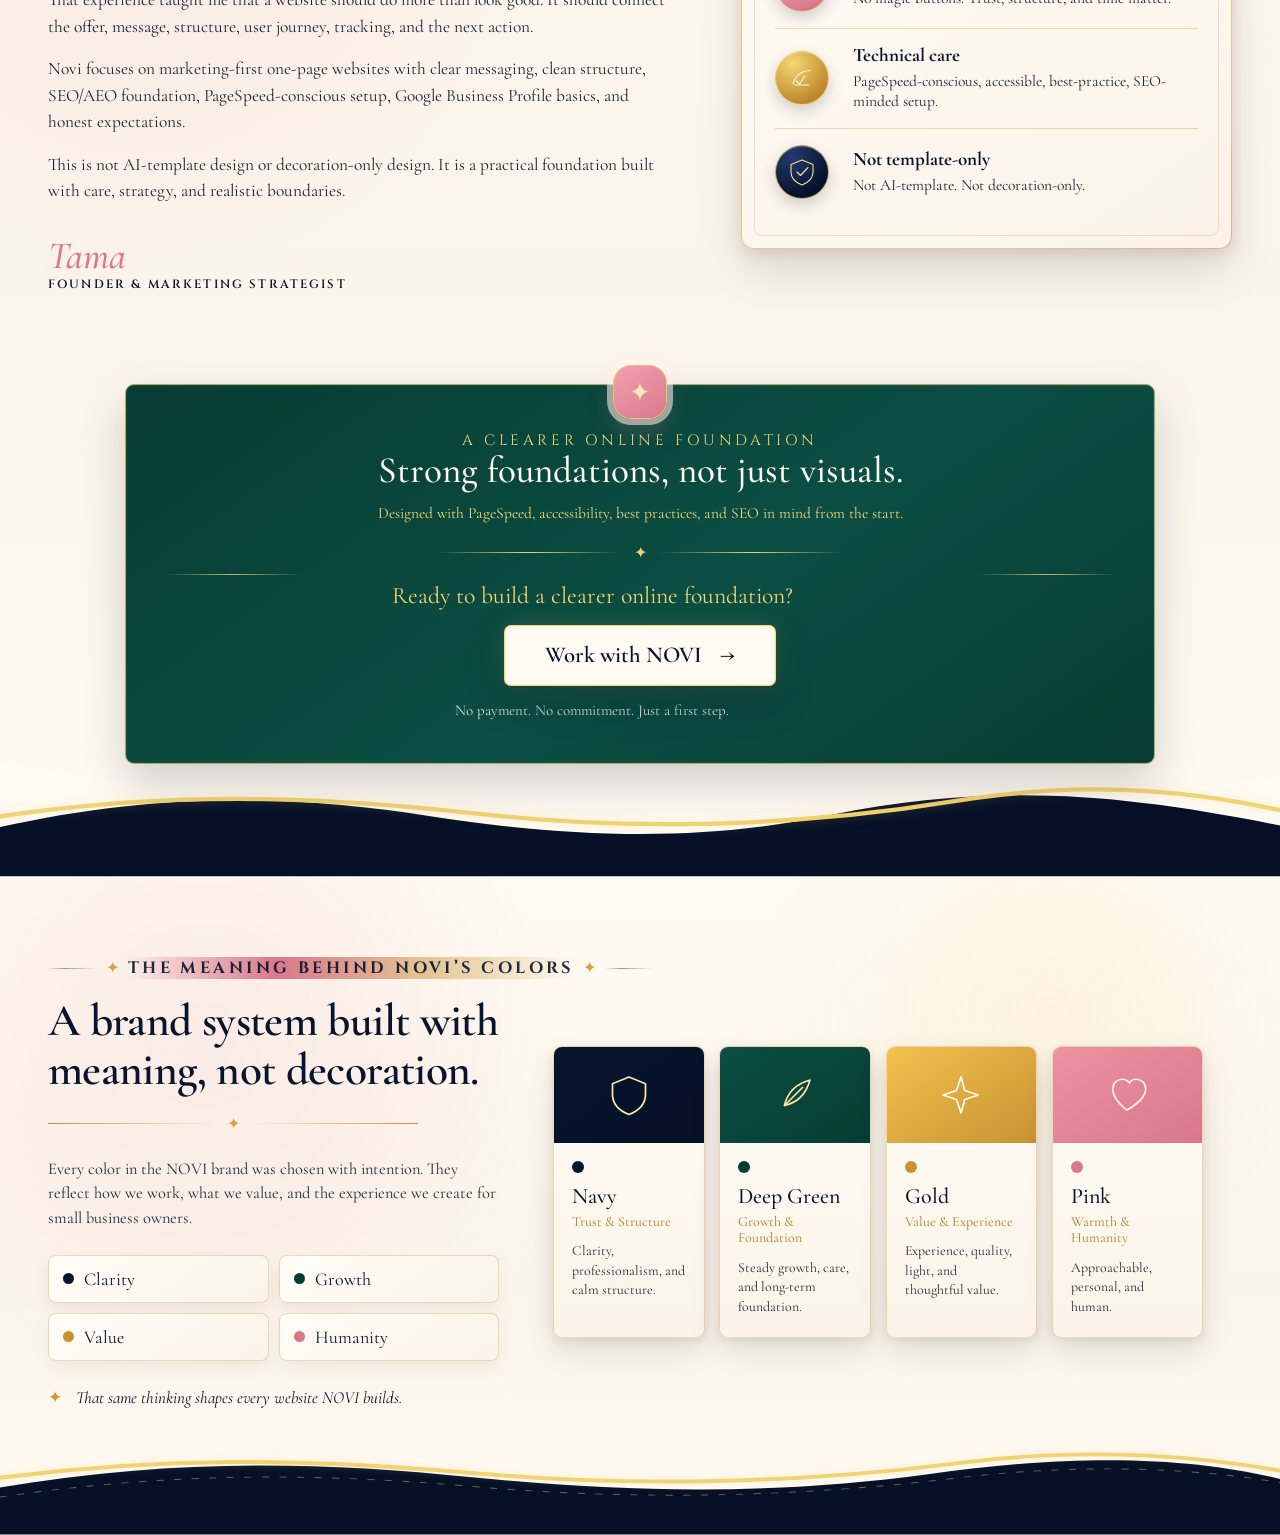
==== commit 3e280a75: "Add files via upload" ====
--- a/index.html
+++ b/index.html
@@ -21,16 +21,16 @@
   <meta name="twitter:description" content="NOVI Creative Studio creates simple, strategic one-page websites for small businesses, combining refined design, clear messaging, SEO/AEO basics, and launch-ready Google setup.">
   <meta name="twitter:image" content="https://novicreativestudio.ca/assets/social/novi-creative-studio-og-image.jpg">
 
-  <link rel="icon" href="assets/icons/favicon.ico?v=webp44" sizes="any">
-  <link rel="icon" type="image/png" sizes="32x32" href="assets/icons/favicon-32x32.png?v=webp44">
-  <link rel="icon" type="image/png" sizes="16x16" href="assets/icons/favicon-16x16.png?v=webp44">
-  <link rel="apple-touch-icon" sizes="180x180" href="assets/icons/apple-touch-icon.png?v=webp44">
+  <link rel="icon" href="assets/icons/favicon.ico?v=webp51" sizes="any">
+  <link rel="icon" type="image/png" sizes="32x32" href="assets/icons/favicon-32x32.png?v=webp51">
+  <link rel="icon" type="image/png" sizes="16x16" href="assets/icons/favicon-16x16.png?v=webp51">
+  <link rel="apple-touch-icon" sizes="180x180" href="assets/icons/apple-touch-icon.png?v=webp51">
   <link rel="manifest" href="site.webmanifest">
 
   <link rel="preconnect" href="https://fonts.googleapis.com">
   <link rel="preconnect" href="https://fonts.gstatic.com" crossorigin>
   <link href="https://fonts.googleapis.com/css2?family=Cinzel:wght@400;500;600;700&family=Cormorant+Garamond:wght@400;500;600;700&display=swap" rel="stylesheet">
-  <link rel="stylesheet" href="assets/css/styles.css?v=webp44" />
+  <link rel="stylesheet" href="assets/css/styles.css?v=webp51" />
 
   <script type="application/ld+json">
 {
@@ -94,7 +94,7 @@
 
   <header class="site-header">
     <a class="brand" href="#" aria-label="NOVI Creative Studio home">
-      <img class="brand-mark" src="assets/images/novi-creative-studio-logo-mark.png?v=webp44" width="64" height="64" alt="" aria-hidden="true" />
+      <img class="brand-mark" src="assets/images/novi-creative-studio-logo-mark.png?v=webp51" width="64" height="64" alt="" aria-hidden="true" />
       <span class="brand-text" aria-hidden="true">
         <strong>NOVI</strong>
         <small>Creative Studio</small>
@@ -119,8 +119,8 @@
   <main>
     <section class="hero-visual" aria-label="NOVI Creative Studio hero artwork">
       <picture class="hero-picture">
-        <source srcset="assets/images/novi-creative-studio-hero-mobile-optimized.webp?v=webp44" media="(max-width: 640px)">
-        <img src="assets/images/novi-creative-studio-hero-desktop.webp?v=webp44" width="1672" height="941" alt="NOVI Creative Studio hero image with gold light motif, strategic website design message, and a woman working beside a laptop" fetchpriority="high" />
+        <source srcset="assets/images/novi-creative-studio-hero-mobile-optimized.webp?v=webp51" media="(max-width: 640px)">
+        <img src="assets/images/novi-creative-studio-hero-desktop.webp?v=webp51" width="1672" height="941" alt="NOVI Creative Studio hero image with gold light motif, strategic website design message, and a woman working beside a laptop" fetchpriority="high" />
       </picture>
 
       <!-- Hero headline is live HTML text for SEO, not part of the image. -->
@@ -134,7 +134,7 @@
       <span class="hero-glow glow-window" aria-hidden="true"></span>
       <span class="hero-spark spark-two" aria-hidden="true"></span>
       <span class="hero-spark spark-three" aria-hidden="true"></span>
-      <img class="hero-gold-motif" src="assets/images/novi-creative-studio-gold-leaf-light-motif.webp?v=webp44" alt="" aria-hidden="true" />
+      <img class="hero-gold-motif" src="assets/images/novi-creative-studio-gold-leaf-light-motif.webp?v=webp51" alt="" aria-hidden="true" />
 
 
 
@@ -361,10 +361,15 @@
         </aside>
       </div>
 
-      <div class="foundation-banner reveal-item" aria-label="Strong foundations statement">
+      <div class="foundation-banner middle-cta-banner reveal-item" aria-label="Middle call to action">
         <span class="banner-spark" aria-hidden="true">✦</span>
+        <p class="foundation-kicker">A clearer online foundation</p>
         <h3>Strong foundations, not just visuals.</h3>
         <p>Designed with PageSpeed, accessibility, best practices, and SEO in mind from the start.</p>
+        <div class="foundation-cta-line" aria-hidden="true"><span></span><b>✦</b><span></span></div>
+        <p class="foundation-question">Ready to build a clearer online foundation?</p>
+        <a class="foundation-button" href="#contact">Work with NOVI <span aria-hidden="true">→</span></a>
+        <p class="foundation-note">No payment. No commitment. Just a first step.</p>
       </div>
 
       <div class="about-bottom-frame" aria-hidden="true">
@@ -376,6 +381,75 @@
       </div>
     </section>
 
+    <section class="brand-meaning-section observed-section" id="brand-meaning" aria-labelledby="brand-meaning-title">
+      <div class="brand-meaning-inner">
+        <div class="brand-meaning-copy reveal-item">
+          <p class="brand-eyebrow"><span></span><b>✦</b><strong class="brand-eyebrow-text"><span class="eyebrow-desktop">THE MEANING BEHIND NOVI’S COLORS</span><span class="eyebrow-mobile">THE MEANING BEHIND<br>NOVI’S COLORS</span></strong><b>✦</b><span></span></p>
+          <h2 id="brand-meaning-title">A brand system built with meaning, not decoration.</h2>
+          <div class="brand-divider" aria-hidden="true"><span></span><b>✦</b><span></span></div>
+          <p>Every color in the NOVI brand was chosen with intention. They reflect how we work, what we value, and the experience we create for small business owners.</p>
+          <div class="brand-value-mini-grid" aria-label="NOVI brand values">
+            <span class="brand-value-mini mini-navy"><i aria-hidden="true"></i>Clarity</span>
+            <span class="brand-value-mini mini-green"><i aria-hidden="true"></i>Growth</span>
+            <span class="brand-value-mini mini-gold"><i aria-hidden="true"></i>Value</span>
+            <span class="brand-value-mini mini-pink"><i aria-hidden="true"></i>Humanity</span>
+          </div>
+          <p class="brand-closing-line"><span aria-hidden="true">✦</span> That same thinking shapes every website NOVI builds.</p>
+        </div>
+
+        <div class="brand-color-grid reveal-item" aria-label="NOVI brand color meanings">
+          <article class="brand-color-card navy-card">
+            <div class="color-card-top"><span class="color-icon" aria-hidden="true"><svg viewBox="0 0 64 64"><path d="M32 8l22 9v14c0 14-9 22-22 27C19 53 10 45 10 31V17z"/></svg></span></div>
+            <div class="color-card-body">
+              <span class="color-dot"></span>
+              <h3>Navy</h3>
+              <p class="color-role">Trust &amp; Structure</p>
+              <p>Clarity, professionalism, and calm structure.</p>
+            </div>
+          </article>
+
+          <article class="brand-color-card green-card">
+            <div class="color-card-top"><span class="color-icon" aria-hidden="true"><svg viewBox="0 0 64 64"><path d="M18 46c18-4 29-16 34-34-18 5-30 16-34 34Z"/><path d="M18 46l24-24"/></svg></span></div>
+            <div class="color-card-body">
+              <span class="color-dot"></span>
+              <h3>Deep Green</h3>
+              <p class="color-role">Growth &amp; Foundation</p>
+              <p>Steady growth, care, and long-term foundation.</p>
+            </div>
+          </article>
+
+          <article class="brand-color-card gold-card">
+            <div class="color-card-top"><span class="color-icon" aria-hidden="true"><svg viewBox="0 0 64 64"><path d="M32 8l5 18 18 6-18 6-5 18-6-18-18-6 18-6z"/></svg></span></div>
+            <div class="color-card-body">
+              <span class="color-dot"></span>
+              <h3>Gold</h3>
+              <p class="color-role">Value &amp; Experience</p>
+              <p>Experience, quality, light, and thoughtful value.</p>
+            </div>
+          </article>
+
+          <article class="brand-color-card pink-card">
+            <div class="color-card-top"><span class="color-icon" aria-hidden="true"><svg viewBox="0 0 64 64"><path d="M32 52S13 39 13 24c0-8 6-13 13-13 4 0 7 2 9 5 2-3 5-5 9-5 7 0 13 5 13 13 0 15-25 28-25 28Z"/></svg></span></div>
+            <div class="color-card-body">
+              <span class="color-dot"></span>
+              <h3>Pink</h3>
+              <p class="color-role">Warmth &amp; Humanity</p>
+              <p>Approachable, personal, and human.</p>
+            </div>
+          </article>
+        </div>
+      </div>
+
+      <div class="brand-bottom-wave" aria-hidden="true">
+        <svg viewBox="0 0 1600 170" preserveAspectRatio="none" focusable="false">
+          <path class="brand-wave-navy" d="M0 92 C210 45 390 48 590 75 C780 100 960 106 1160 70 C1360 32 1500 45 1600 78 V170 H0 Z"></path>
+          <path class="brand-wave-gold" d="M0 76 C212 40 390 45 590 68 C775 90 984 88 1195 52 C1378 21 1516 45 1600 64"></path>
+          <path class="brand-wave-dash" d="M0 108 C218 66 394 68 596 91 C780 112 982 111 1198 76 C1380 48 1516 65 1600 84"></path>
+        </svg>
+      </div>
+    </section>
+
+
     <section class="below-content" id="process" aria-label="NOVI process">
       <h2>Process</h2>
       <p>Strategy, design, build, and launch setup.</p>
@@ -386,6 +460,6 @@
     </section>
   </main>
 
-  <script src="assets/js/script.js?v=webp44" defer></script>
+  <script src="assets/js/script.js?v=webp51" defer></script>
 </body>
 </html>
--- a/assets/css/styles.css
+++ b/assets/css/styles.css
@@ -1651,3 +1651,462 @@
   display:inline-block;
   min-width:180px;
 }
+
+
+/* Middle CTA + Brand Meaning — v48 integrated polish */
+.foundation-banner.middle-cta-banner{
+  width:min(calc(100% - 96px),1030px);
+  margin-top:clamp(32px,3.2vw,48px);
+  margin-bottom:clamp(112px,8.8vw,140px);
+  padding:clamp(34px,3.55vw,50px) clamp(28px,4.4vw,72px) clamp(32px,3.35vw,46px);
+}
+.foundation-kicker{
+  margin:0 0 10px;
+  font-family:var(--display);
+  font-size:12px;
+  letter-spacing:.24em;
+  text-transform:uppercase;
+  color:#f2d373;
+}
+.foundation-banner.middle-cta-banner h3{
+  font-size:clamp(31px,2.9vw,46px);
+  margin-bottom:12px;
+}
+.foundation-banner.middle-cta-banner > p:first-of-type{
+  max-width:760px;
+  font-size:clamp(15px,1vw,17px);
+}
+.foundation-cta-line{
+  width:min(410px,72%);
+  margin:19px auto 17px;
+  display:flex;
+  align-items:center;
+  gap:13px;
+  color:#f2d373;
+}
+.foundation-cta-line span{flex:1;height:1px;background:linear-gradient(90deg,transparent,#f2d373,transparent)}
+.foundation-cta-line b{font-weight:400;animation:trustSpark 3.2s ease-in-out infinite}
+.foundation-question{
+  margin:0 0 13px!important;
+  font-family:var(--serif);
+  font-size:clamp(22px,1.85vw,29px)!important;
+  color:#f2d373!important;
+}
+.foundation-button{
+  position:relative;
+  z-index:1;
+  overflow:hidden;
+  display:inline-flex;
+  align-items:center;
+  justify-content:center;
+  gap:18px;
+  min-width:272px;
+  padding:15px 29px 16px;
+  border-radius:7px;
+  background:#fffaf2;
+  color:#07142d;
+  border:1.5px solid rgba(245,215,115,.92);
+  font-family:var(--serif);
+  font-size:clamp(22px,1.78vw,30px);
+  font-weight:600;
+  text-decoration:none;
+  box-shadow:0 16px 35px rgba(6,17,39,.28),0 0 0 1px rgba(245,215,115,.22) inset,0 0 24px rgba(245,215,115,.16);
+  transition:transform .24s ease,box-shadow .24s ease,border-color .24s ease;
+  animation:ctaPulse 4.2s ease-in-out infinite;
+}
+.foundation-button::before{
+  content:"";
+  position:absolute;
+  inset:-34% auto -34% -66%;
+  width:42%;
+  background:linear-gradient(105deg,transparent,rgba(245,215,115,.38),transparent);
+  transform:skewX(-18deg);
+  animation:ctaShine 4.8s ease-in-out infinite;
+}
+.foundation-button span{display:inline-block;transition:transform .22s ease}
+.foundation-button:hover{transform:translateY(-2px);border-color:#f2d373;box-shadow:0 20px 40px rgba(6,17,39,.32),0 0 0 1px rgba(245,215,115,.3) inset,0 0 30px rgba(245,215,115,.2)}
+.foundation-button:hover span{transform:translateX(5px)}
+.foundation-note{
+  margin:14px 0 0!important;
+  color:rgba(255,250,242,.86)!important;
+  font-size:15px!important;
+}
+@keyframes ctaShine{0%,62%,100%{left:-66%;opacity:0}72%{opacity:1}86%{left:122%;opacity:0}}
+@keyframes ctaPulse{0%,100%{transform:translateY(0)}50%{transform:translateY(-1px)}}
+
+.brand-meaning-section{
+  position:relative;
+  overflow:hidden;
+  background:radial-gradient(circle at 16% 24%,rgba(217,120,139,.10),transparent 29%),radial-gradient(circle at 82% 20%,rgba(245,215,115,.12),transparent 25%),linear-gradient(180deg,#fffaf2 0%,#fbf4ea 62%,#fffaf2 100%);
+  color:#07142d;
+  padding:clamp(62px,6.2vw,90px) 0 clamp(104px,8.4vw,136px);
+}
+.brand-meaning-inner{
+  position:relative;
+  z-index:2;
+  width:min(calc(100% - 96px),1260px);
+  margin:0 auto;
+  display:grid;
+  grid-template-columns:minmax(0,.94fr) minmax(650px,1.2fr);
+  gap:clamp(34px,4.2vw,66px);
+  align-items:center;
+}
+.brand-eyebrow{display:flex;align-items:center;gap:10px;margin:0 0 18px;color:#d9788b;font-family:var(--display);font-size:clamp(12px,.9vw,14px);font-weight:700;letter-spacing:.24em;text-transform:uppercase}
+.brand-eyebrow span{width:clamp(40px,5vw,78px);height:1px;background:linear-gradient(90deg,transparent,#d9788b,rgba(200,146,50,.48),transparent)}
+.brand-eyebrow b{font-weight:400;color:#d5a13b;animation:trustSpark 3.2s ease-in-out infinite}
+.brand-meaning-copy h2{margin:0;max-width:570px;font-family:var(--serif);font-size:clamp(37px,3.8vw,60px);line-height:1.045;font-weight:600;letter-spacing:-.014em;text-wrap:balance}
+.brand-divider{display:flex;align-items:center;gap:13px;width:min(405px,82%);margin:21px 0 23px;color:#d5a13b}
+.brand-divider span{flex:1;height:1px;background:linear-gradient(90deg,#c89232,transparent)}.brand-divider span:last-child{background:linear-gradient(90deg,transparent,#c89232)}.brand-divider b{font-weight:400;animation:trustSpark 3.2s ease-in-out infinite}
+.brand-meaning-copy p{margin:0 0 17px;max-width:552px;font-size:clamp(16.4px,1.02vw,18.8px);line-height:1.5;color:rgba(7,20,45,.9)}
+.brand-values-line{font-family:var(--serif);font-size:clamp(20px,1.55vw,26px)!important;color:#07142d!important}
+.brand-closing-line{margin-top:25px!important;display:flex;align-items:center;gap:14px;font-family:var(--serif);font-size:clamp(17px,1.22vw,21px)!important;font-style:italic;color:#07142d!important}.brand-closing-line span{color:#d29a2e;font-style:normal}
+.brand-color-grid{display:grid;grid-template-columns:repeat(4,minmax(0,1fr));gap:clamp(10px,1.15vw,17px)}
+.brand-color-card{overflow:hidden;border-radius:9px;background:linear-gradient(180deg,#fffdf8 0%,#fbf3e7 100%);border:1px solid rgba(200,146,50,.34);box-shadow:0 14px 30px rgba(6,17,39,.11),0 3px 10px rgba(121,74,18,.1);min-height:312px;transition:transform .24s ease,box-shadow .24s ease}
+.brand-color-card:hover{transform:translateY(-3px);box-shadow:0 20px 38px rgba(6,17,39,.14),0 5px 13px rgba(121,74,18,.12)}
+.color-card-top{height:104px;display:grid;place-items:center}.navy-card .color-card-top{background:linear-gradient(145deg,#07142d,#061127)}.green-card .color-card-top{background:linear-gradient(145deg,#0a4e42,#073c33)}.gold-card .color-card-top{background:linear-gradient(145deg,#f2c24e,#c89232)}.pink-card .color-card-top{background:linear-gradient(145deg,#ee91a3,#d9788b)}
+.color-icon,.color-icon svg{width:48px;height:48px}.color-icon{display:grid;place-items:center;color:#f9e6a6}.pink-card .color-icon{color:#fff8df}.gold-card .color-icon{color:#fffaf2}.color-icon svg{fill:none;stroke:currentColor;stroke-width:2.3;stroke-linecap:round;stroke-linejoin:round}
+.color-card-body{padding:19px 19px 21px}.color-dot{display:block;width:12px;height:12px;border-radius:50%;margin-bottom:12px}.navy-card .color-dot{background:#07142d}.green-card .color-dot{background:#073c33}.gold-card .color-dot{background:#c89232}.pink-card .color-dot{background:#d9788b}
+.color-card-body h3{white-space:nowrap;margin:0 0 7px;font-family:var(--serif);font-size:clamp(23px,1.5vw,27px);line-height:1;font-weight:500}.color-role{margin:0 0 12px!important;color:#b77a23!important;font-family:var(--serif);font-size:clamp(15px,.95vw,17px)!important;line-height:1.2!important}.color-card-body p{margin:0;font-size:14.3px;line-height:1.46;color:rgba(7,20,45,.9)}
+.brand-bottom-wave{position:absolute;left:0;right:0;bottom:0;height:clamp(78px,8vw,125px);pointer-events:none}.brand-bottom-wave svg{display:block;width:100%;height:100%}.brand-wave-navy{fill:#061127}.brand-wave-gold{fill:none;stroke:#f2d373;stroke-width:6.5;stroke-linecap:round;filter:drop-shadow(0 0 7px rgba(245,215,115,.22))}.brand-wave-dash{fill:none;stroke:rgba(245,215,115,.42);stroke-width:1.5;stroke-dasharray:8 14;stroke-linecap:round}
+.brand-meaning-section.in-view .reveal-item{animation:trustReveal .78s cubic-bezier(.22,1,.36,1) forwards}.brand-meaning-section.in-view .brand-color-grid{animation-delay:.12s}
+
+@media (max-width:1024px){.foundation-banner.middle-cta-banner{margin-top:30px}.brand-meaning-inner{grid-template-columns:1fr;width:min(calc(100% - 48px),860px);gap:34px}.brand-meaning-copy{text-align:center}.brand-meaning-copy h2,.brand-meaning-copy p{margin-left:auto;margin-right:auto}.brand-divider{margin-left:auto;margin-right:auto}.brand-eyebrow{justify-content:center}.brand-closing-line{justify-content:center}.brand-color-grid{grid-template-columns:repeat(2,minmax(0,1fr));max-width:720px;margin:0 auto}}
+@media (max-width:640px){.foundation-banner.middle-cta-banner{margin-top:22px;margin-bottom:96px;padding:40px 20px 30px}.foundation-kicker{font-size:9.5px;letter-spacing:.18em}.foundation-banner.middle-cta-banner h3{font-size:clamp(27px,7.1vw,36px)}.foundation-question{font-size:20px!important}.foundation-button{min-width:226px;font-size:21px;padding:13px 23px}.foundation-note{font-size:13px!important}.foundation-cta-line{width:78%;margin:18px auto 17px}.brand-meaning-section{padding-top:50px}.brand-meaning-inner{width:calc(100% - 34px);gap:24px}.brand-eyebrow{font-size:9.3px;letter-spacing:.14em;gap:6px}.brand-eyebrow span{width:22px}.brand-meaning-copy h2{font-size:clamp(28px,7.2vw,38px);line-height:1.08}.brand-divider{width:78%;margin:16px auto 18px}.brand-meaning-copy p{font-size:14.2px;line-height:1.44;max-width:386px}.brand-values-line{font-size:19px!important;margin-bottom:12px!important}.brand-closing-line{font-size:15.2px!important;gap:8px;margin-top:18px!important}.brand-color-grid{grid-template-columns:1fr;gap:11px;max-width:400px}.brand-color-card{display:grid;grid-template-columns:72px 1fr;min-height:0;text-align:left}.color-card-top{height:auto;min-height:90px}.color-icon,.color-icon svg{width:37px;height:37px}.color-card-body{padding:14px 16px}.color-dot{display:inline-block;vertical-align:middle;margin:0 8px 0 0;width:10px;height:10px}.color-card-body h3{display:inline-block;vertical-align:middle;white-space:nowrap;font-size:clamp(21px,5.7vw,26px);margin:0 0 4px}.color-role{display:block;margin:2px 0 6px!important;font-size:14.4px!important}.color-card-body p{font-size:12.95px;line-height:1.34}}
+@media (max-width:390px){.brand-meaning-inner{width:calc(100% - 28px)}.brand-color-card{grid-template-columns:64px 1fr}.color-card-body{padding:13px 12px}.color-card-body h3{font-size:20.5px}.color-role{font-size:13.6px!important}.color-card-body p{font-size:12.45px}.foundation-banner.middle-cta-banner{width:calc(100% - 28px)}}
+
+
+/* v50 Brand Meaning balance refinement */
+.brand-eyebrow{
+  margin-bottom:14px;
+  letter-spacing:.22em;
+  gap:8px;
+}
+.brand-eyebrow span{
+  width:clamp(34px,4vw,62px);
+}
+.brand-meaning-copy h2{
+  font-size:clamp(36px,3.78vw,60px);
+  line-height:1.05;
+  max-width:560px;
+}
+.brand-divider{
+  margin:20px 0 23px;
+}
+.brand-meaning-copy p{
+  max-width:560px;
+}
+.brand-value-mini-grid{
+  width:min(520px,100%);
+  margin:24px 0 24px;
+  display:grid;
+  grid-template-columns:repeat(2,minmax(0,1fr));
+  gap:10px;
+}
+.brand-value-mini{
+  display:flex;
+  align-items:center;
+  gap:10px;
+  min-height:48px;
+  padding:11px 14px;
+  border-radius:8px;
+  background:linear-gradient(145deg,#fffdf8 0%,#fbf3e7 100%);
+  border:1px solid rgba(200,146,50,.32);
+  box-shadow:0 8px 18px rgba(6,17,39,.06);
+  color:#07142d;
+  font-family:var(--serif);
+  font-size:clamp(18px,1.25vw,23px);
+  line-height:1;
+  transition:transform .22s ease,box-shadow .22s ease,border-color .22s ease;
+}
+.brand-value-mini:hover{
+  transform:translateY(-2px);
+  border-color:rgba(200,146,50,.52);
+  box-shadow:0 12px 24px rgba(6,17,39,.09);
+}
+.brand-value-mini i{
+  display:block;
+  width:11px;
+  height:11px;
+  border-radius:50%;
+  flex:0 0 11px;
+}
+.mini-navy i{background:#07142d}.mini-green i{background:#073c33}.mini-gold i{background:#c89232}.mini-pink i{background:#d9788b}
+.brand-closing-line{
+  margin-top:16px!important;
+}
+.brand-color-card{
+  min-height:318px;
+}
+.color-card-top{
+  height:104px;
+}
+.color-card-body{
+  padding:19px 19px 21px;
+}
+.color-card-body p{
+  font-size:14.2px;
+  line-height:1.45;
+}
+
+@media (max-width:1024px){
+  .brand-value-mini-grid{
+    margin-left:auto;
+    margin-right:auto;
+  }
+}
+
+@media (max-width:640px){
+  .brand-eyebrow{
+    margin-bottom:11px;
+    letter-spacing:.12em;
+  }
+  .brand-eyebrow span{
+    width:18px;
+  }
+  .brand-meaning-copy h2{
+    font-size:clamp(28px,7.25vw,37px);
+    max-width:390px;
+  }
+  .brand-divider{
+    margin:16px auto 17px;
+  }
+  .brand-value-mini-grid{
+    width:min(350px,100%);
+    grid-template-columns:repeat(2,minmax(0,1fr));
+    gap:8px;
+    margin:18px auto 18px;
+  }
+  .brand-value-mini{
+    min-height:40px;
+    padding:9px 10px;
+    gap:8px;
+    font-size:16.5px;
+  }
+  .brand-value-mini i{
+    width:9px;
+    height:9px;
+    flex-basis:9px;
+  }
+  .brand-closing-line{
+    margin-top:14px!important;
+  }
+  .brand-color-card{
+    grid-template-columns:66px 1fr;
+  }
+  .color-card-top{
+    min-height:88px;
+  }
+  .color-card-body{
+    padding:14px 15px;
+  }
+}
+@media (max-width:390px){
+  .brand-value-mini{
+    font-size:15.5px;
+    padding-left:9px;
+    padding-right:8px;
+  }
+}
+
+
+/* v51 final polish: Brand Color layout + mobile fix + Trust graph draw */
+.brand-eyebrow{
+  justify-content:flex-start;
+  flex-wrap:nowrap;
+  white-space:nowrap;
+  margin-bottom:13px;
+  gap:9px;
+  letter-spacing:0;
+}
+.brand-eyebrow-text{
+  display:inline-block;
+  font:inherit;
+  letter-spacing:.21em;
+  white-space:nowrap;
+}
+.eyebrow-mobile{display:none}
+.brand-eyebrow span:not(.eyebrow-desktop):not(.eyebrow-mobile){
+  width:clamp(34px,3.8vw,58px);
+  flex:0 0 auto;
+}
+.brand-meaning-copy h2{
+  font-size:clamp(35px,3.55vw,58px);
+  line-height:1.06;
+  max-width:535px;
+}
+.brand-meaning-copy p{
+  max-width:540px;
+}
+.brand-value-mini-grid{
+  width:min(500px,100%);
+}
+.brand-color-card{
+  min-height:292px;
+}
+.color-card-top{
+  height:96px;
+}
+.color-card-body{
+  padding:18px 18px 19px;
+}
+.color-card-body h3{
+  white-space:nowrap;
+  font-size:clamp(22px,1.42vw,27px);
+}
+.color-role{
+  font-size:clamp(14px,.92vw,17px)!important;
+  line-height:1.18!important;
+  margin-bottom:11px!important;
+}
+.color-card-body p{
+  font-size:13.9px;
+  line-height:1.42;
+}
+
+/* Trust graph: draw once when graph itself enters the viewport */
+.trust-graph-wrap .graph-line{
+  stroke-dasharray:760;
+  stroke-dashoffset:760;
+}
+.trust-graph-wrap.graph-in-view .graph-line{
+  animation:graphDrawUp 1.35s cubic-bezier(.25,.8,.25,1) forwards;
+}
+.trust-graph-wrap.graph-in-view .graph-line-navy{
+  animation-delay:.22s;
+}
+.trust-graph-wrap .graph-dots circle{
+  opacity:0;
+  transform:translateY(10px) scale(.92);
+  transform-box:fill-box;
+  transform-origin:center;
+}
+.trust-graph-wrap.graph-in-view .graph-dots circle{
+  animation:graphDotRise .48s ease-out forwards;
+}
+.trust-graph-wrap.graph-in-view .graph-dots circle:nth-child(1){animation-delay:.24s}
+.trust-graph-wrap.graph-in-view .graph-dots circle:nth-child(2){animation-delay:.38s}
+.trust-graph-wrap.graph-in-view .graph-dots circle:nth-child(3){animation-delay:.52s}
+.trust-graph-wrap.graph-in-view .graph-dots circle:nth-child(4){animation-delay:.66s}
+.trust-graph-wrap.graph-in-view .graph-dots circle:nth-child(5){animation-delay:.80s}
+.trust-graph-wrap.graph-in-view .graph-dots circle:nth-child(6){animation-delay:.94s}
+.trust-graph-wrap.graph-in-view .graph-dots circle:nth-child(7){
+  animation:graphDotRise .48s ease-out 1.08s forwards, graphLastGlow 1.1s ease-out 1.45s 1;
+}
+@keyframes graphDrawUp{
+  to{stroke-dashoffset:0}
+}
+@keyframes graphDotRise{
+  to{opacity:1;transform:translateY(0) scale(1)}
+}
+@keyframes graphLastGlow{
+  0%,100%{filter:drop-shadow(0 0 5px rgba(245,215,115,.28))}
+  45%{filter:drop-shadow(0 0 16px rgba(245,215,115,.78))}
+}
+
+@media (max-width:1024px){
+  .brand-eyebrow{
+    justify-content:center;
+  }
+  .brand-meaning-copy h2{
+    max-width:680px;
+  }
+}
+
+@media (max-width:640px){
+  .brand-eyebrow{
+    justify-content:center;
+    gap:7px;
+    margin-bottom:11px;
+    white-space:normal;
+  }
+  .brand-eyebrow-text{
+    text-align:center;
+    line-height:1.55;
+    letter-spacing:.18em;
+  }
+  .eyebrow-desktop{display:none}
+  .eyebrow-mobile{display:inline}
+  .brand-eyebrow span:not(.eyebrow-desktop):not(.eyebrow-mobile){
+    width:20px;
+  }
+  .brand-meaning-copy h2{
+    font-size:clamp(28px,7.1vw,36px);
+    line-height:1.08;
+    max-width:390px;
+  }
+  .brand-meaning-copy p{
+    max-width:390px;
+  }
+  .brand-value-mini-grid{
+    width:min(350px,100%);
+  }
+  .brand-color-grid{
+    gap:10px;
+  }
+  .brand-color-card{
+    display:grid;
+    grid-template-columns:72px 1fr;
+    min-height:0!important;
+    height:auto;
+  }
+  .color-card-top{
+    height:auto;
+    min-height:86px;
+  }
+  .color-card-body{
+    padding:13px 15px 14px;
+    min-width:0;
+  }
+  .color-dot{
+    display:inline-block;
+    vertical-align:middle;
+    margin:0 8px 0 0;
+  }
+  .color-card-body h3{
+    display:inline-block;
+    vertical-align:middle;
+    white-space:nowrap;
+    font-size:clamp(21px,5.6vw,26px);
+    margin:0 0 3px;
+  }
+  .color-role{
+    display:block;
+    margin:2px 0 6px!important;
+    font-size:14.3px!important;
+    line-height:1.18!important;
+  }
+  .color-card-body p{
+    font-size:12.9px;
+    line-height:1.34;
+  }
+}
+
+@media (max-width:390px){
+  .brand-eyebrow-text{
+    font-size:9px;
+    letter-spacing:.14em;
+  }
+  .brand-color-card{
+    grid-template-columns:62px 1fr;
+  }
+  .color-card-top{
+    min-height:82px;
+  }
+  .color-icon,
+  .color-icon svg{
+    width:34px;
+    height:34px;
+  }
+  .color-card-body{
+    padding:12px 12px;
+  }
+  .color-card-body h3{
+    font-size:20px;
+  }
+  .color-role{
+    font-size:13.4px!important;
+  }
+  .color-card-body p{
+    font-size:12.3px;
+  }
+}
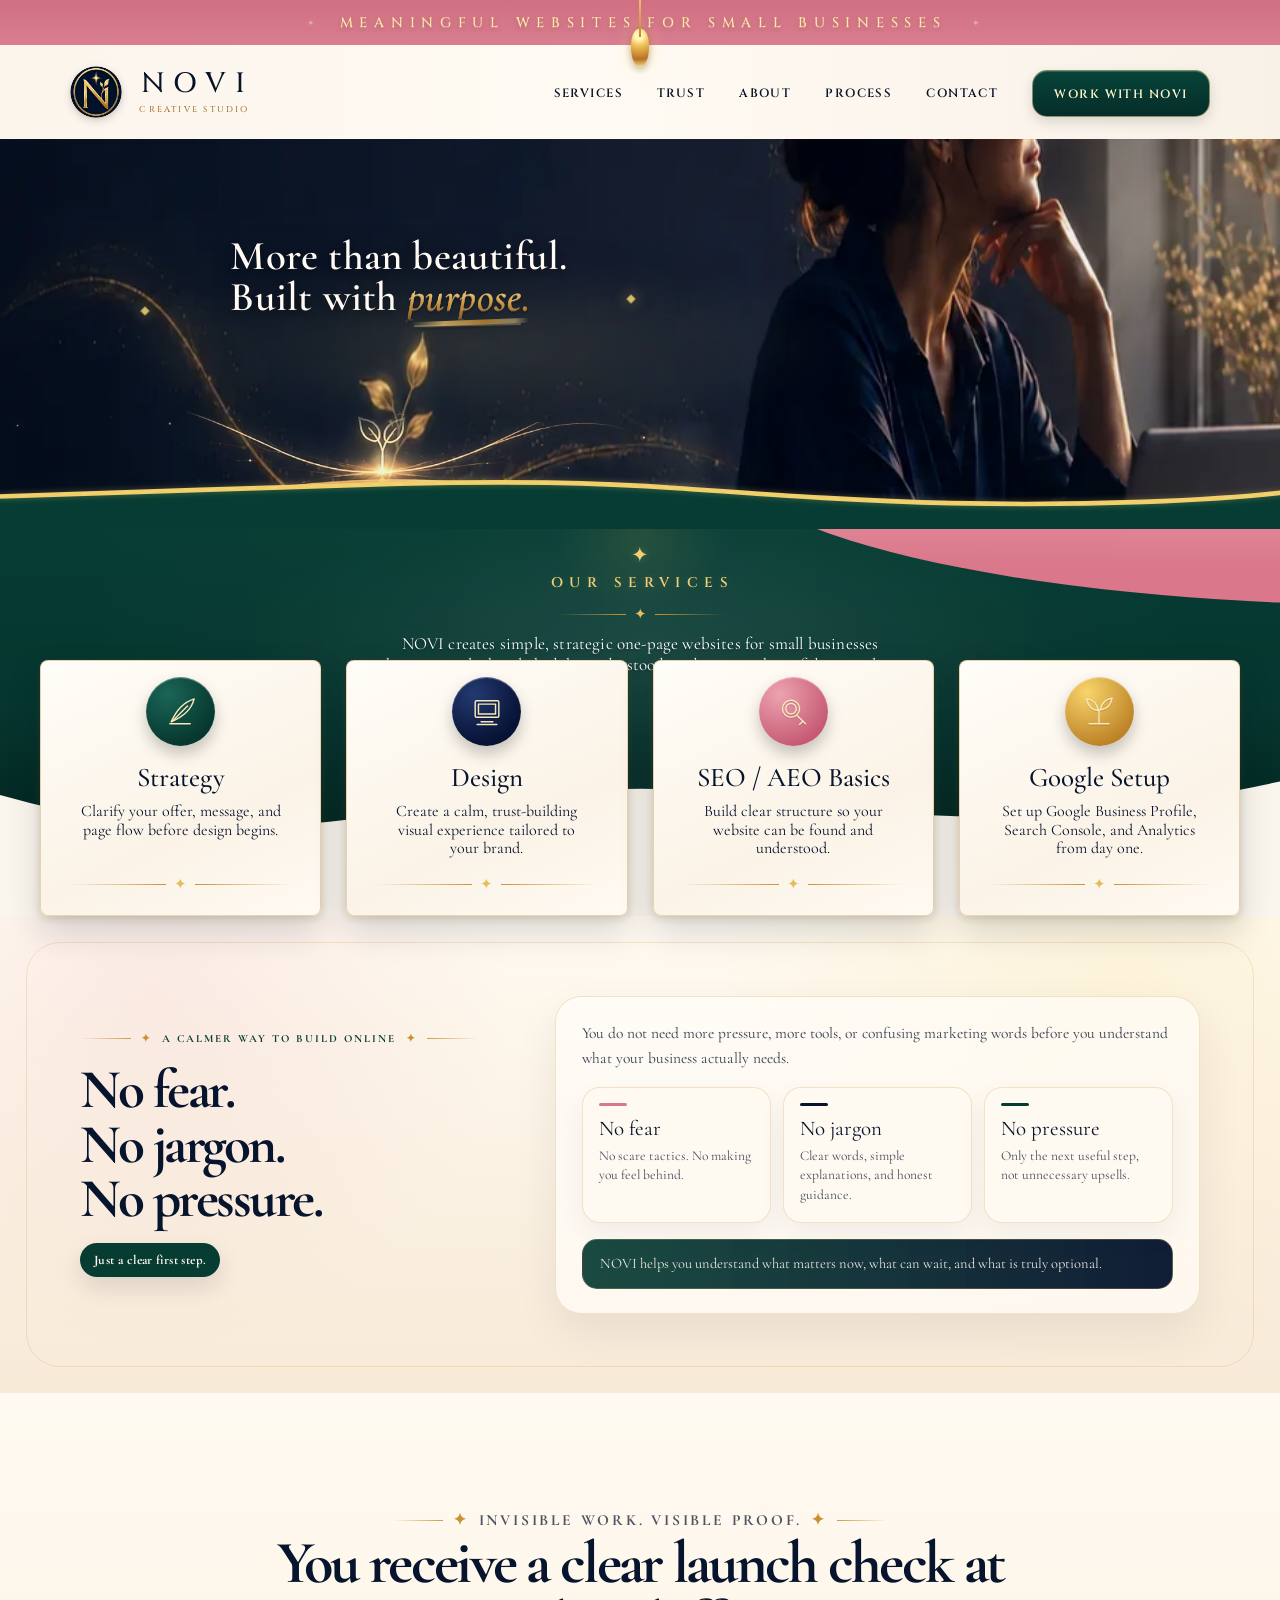
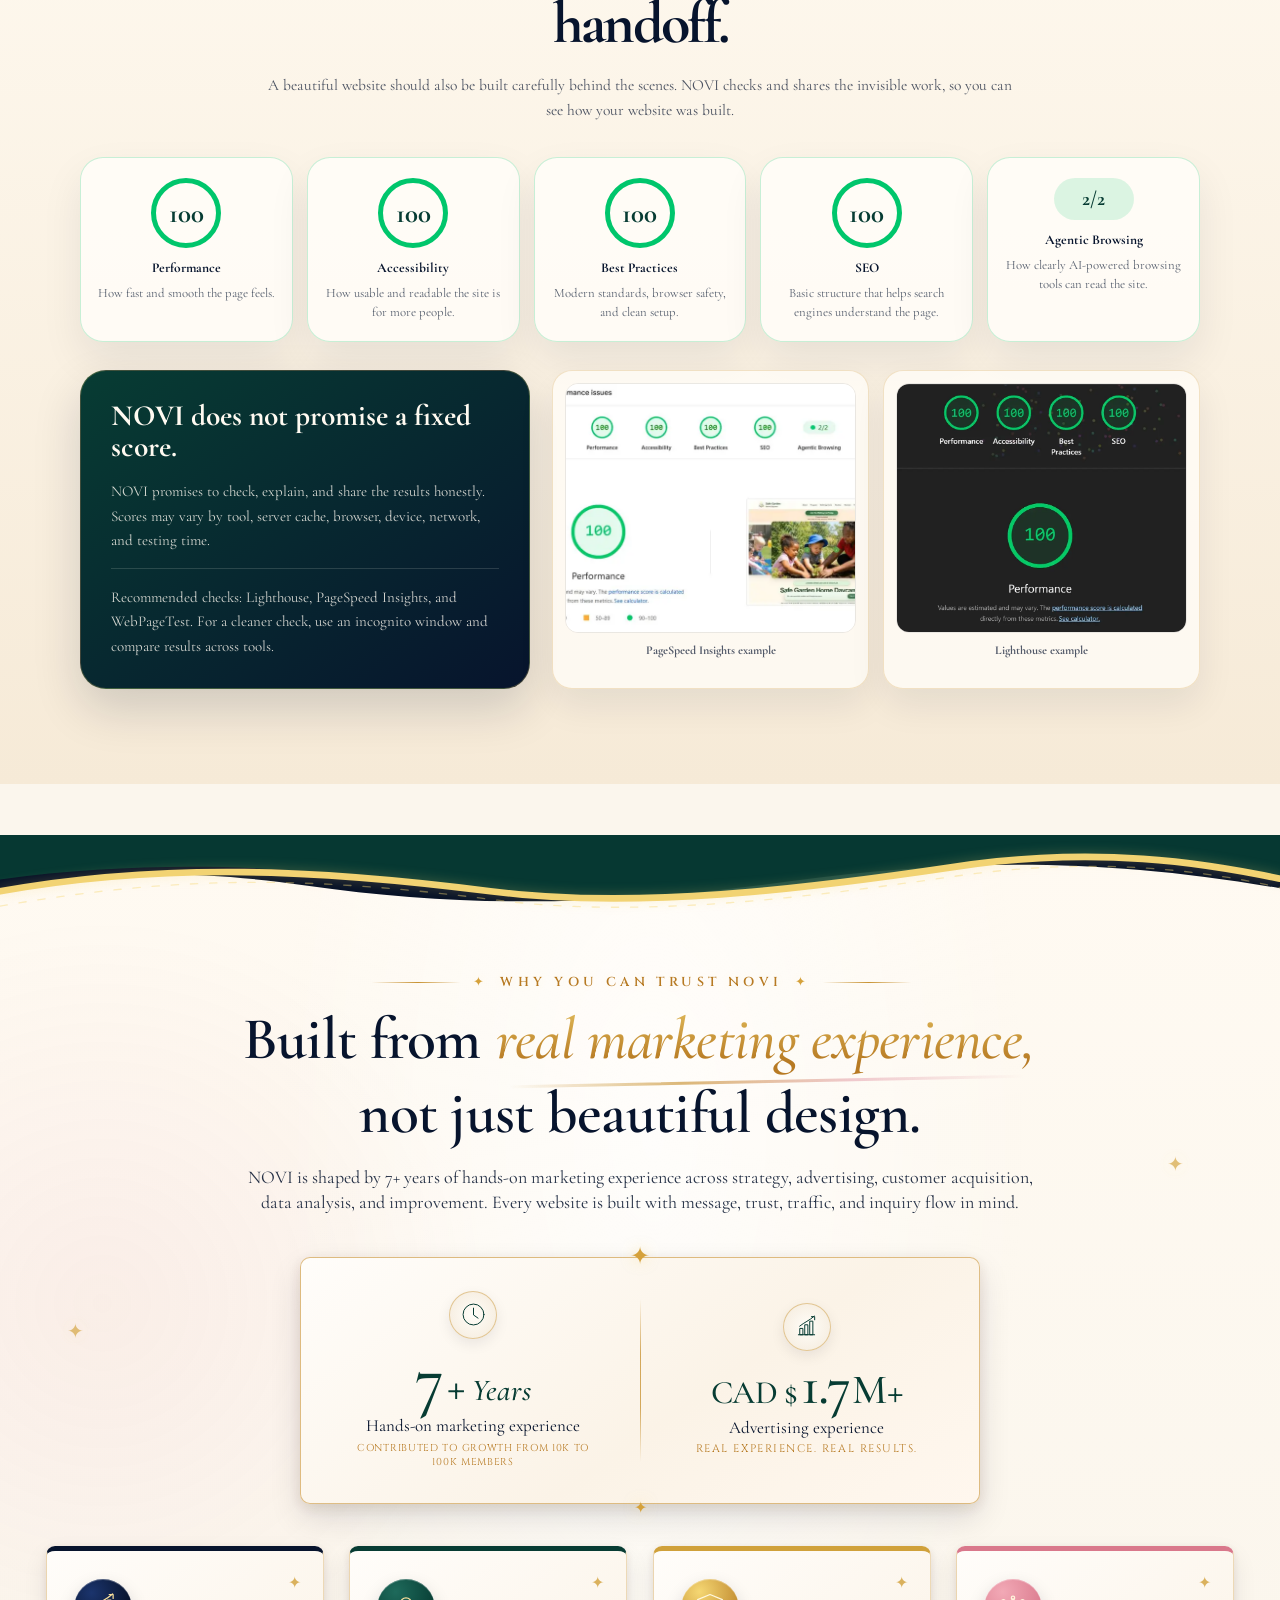
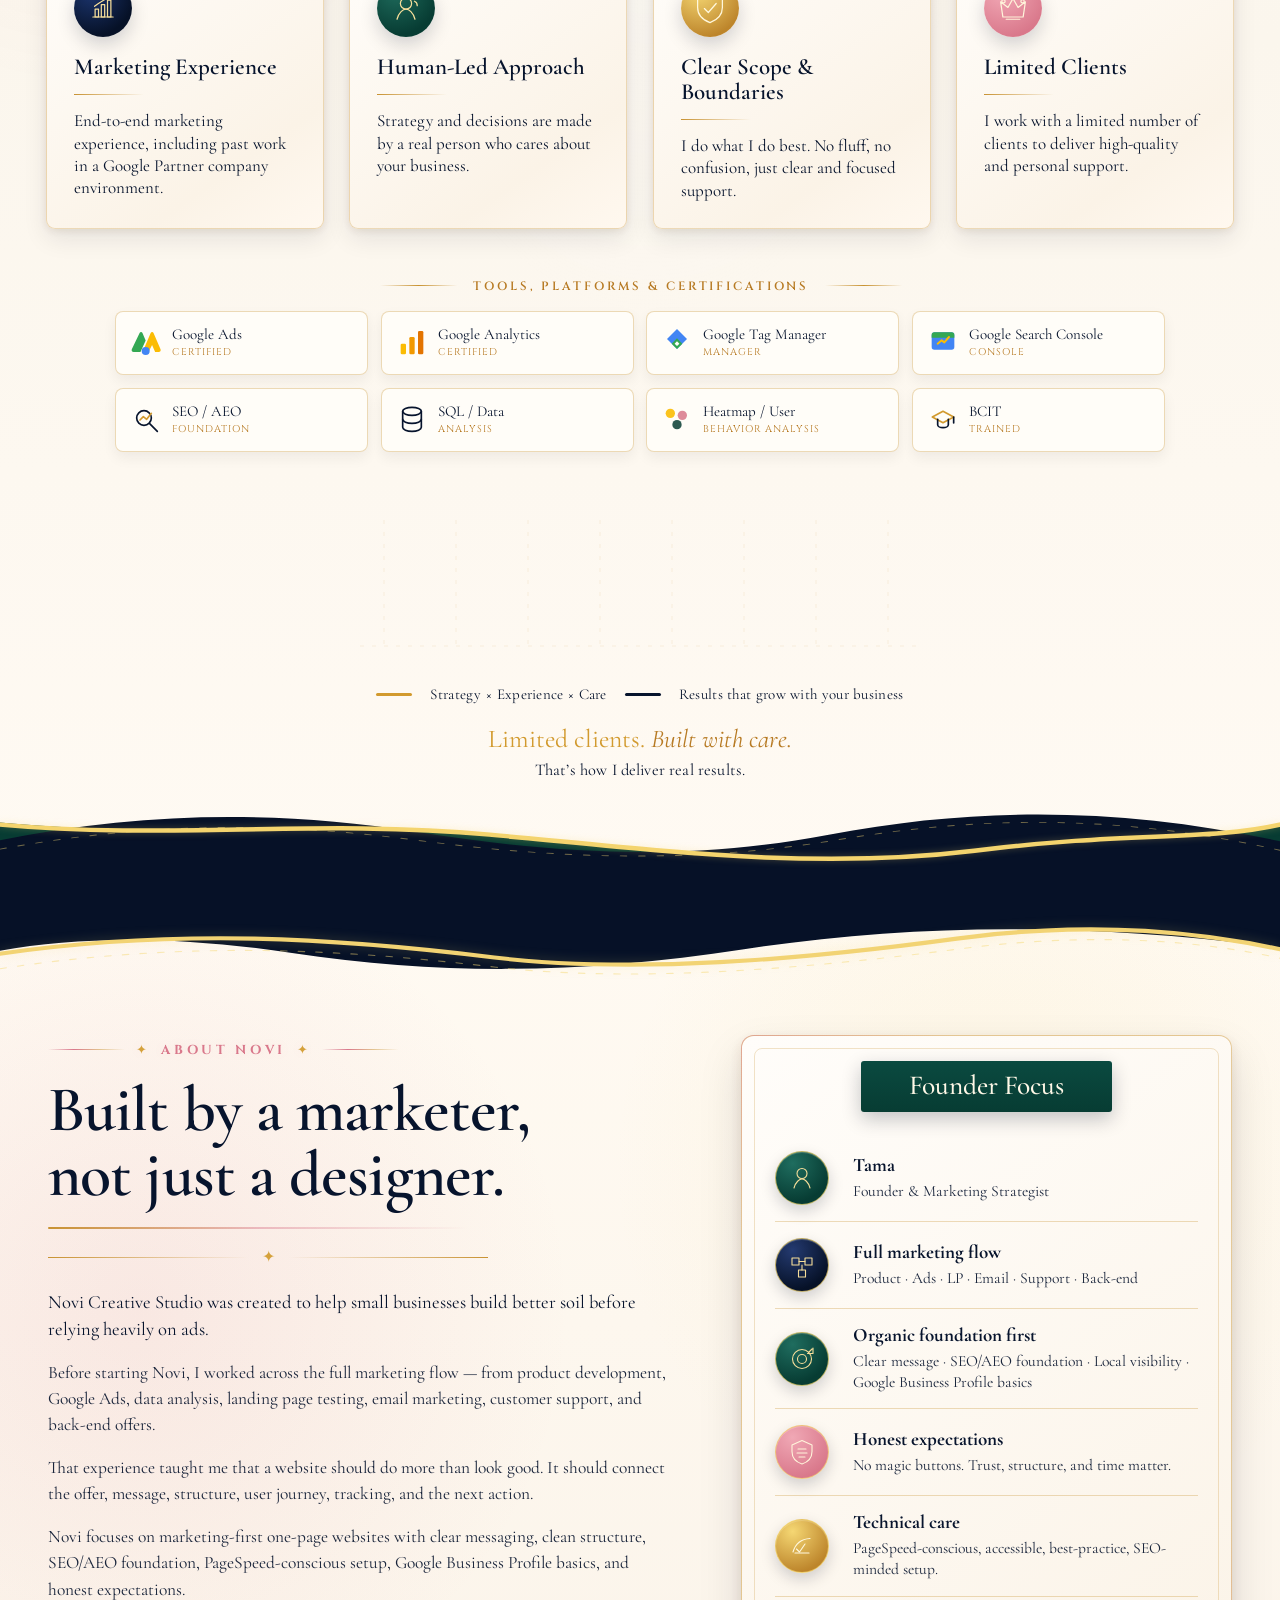
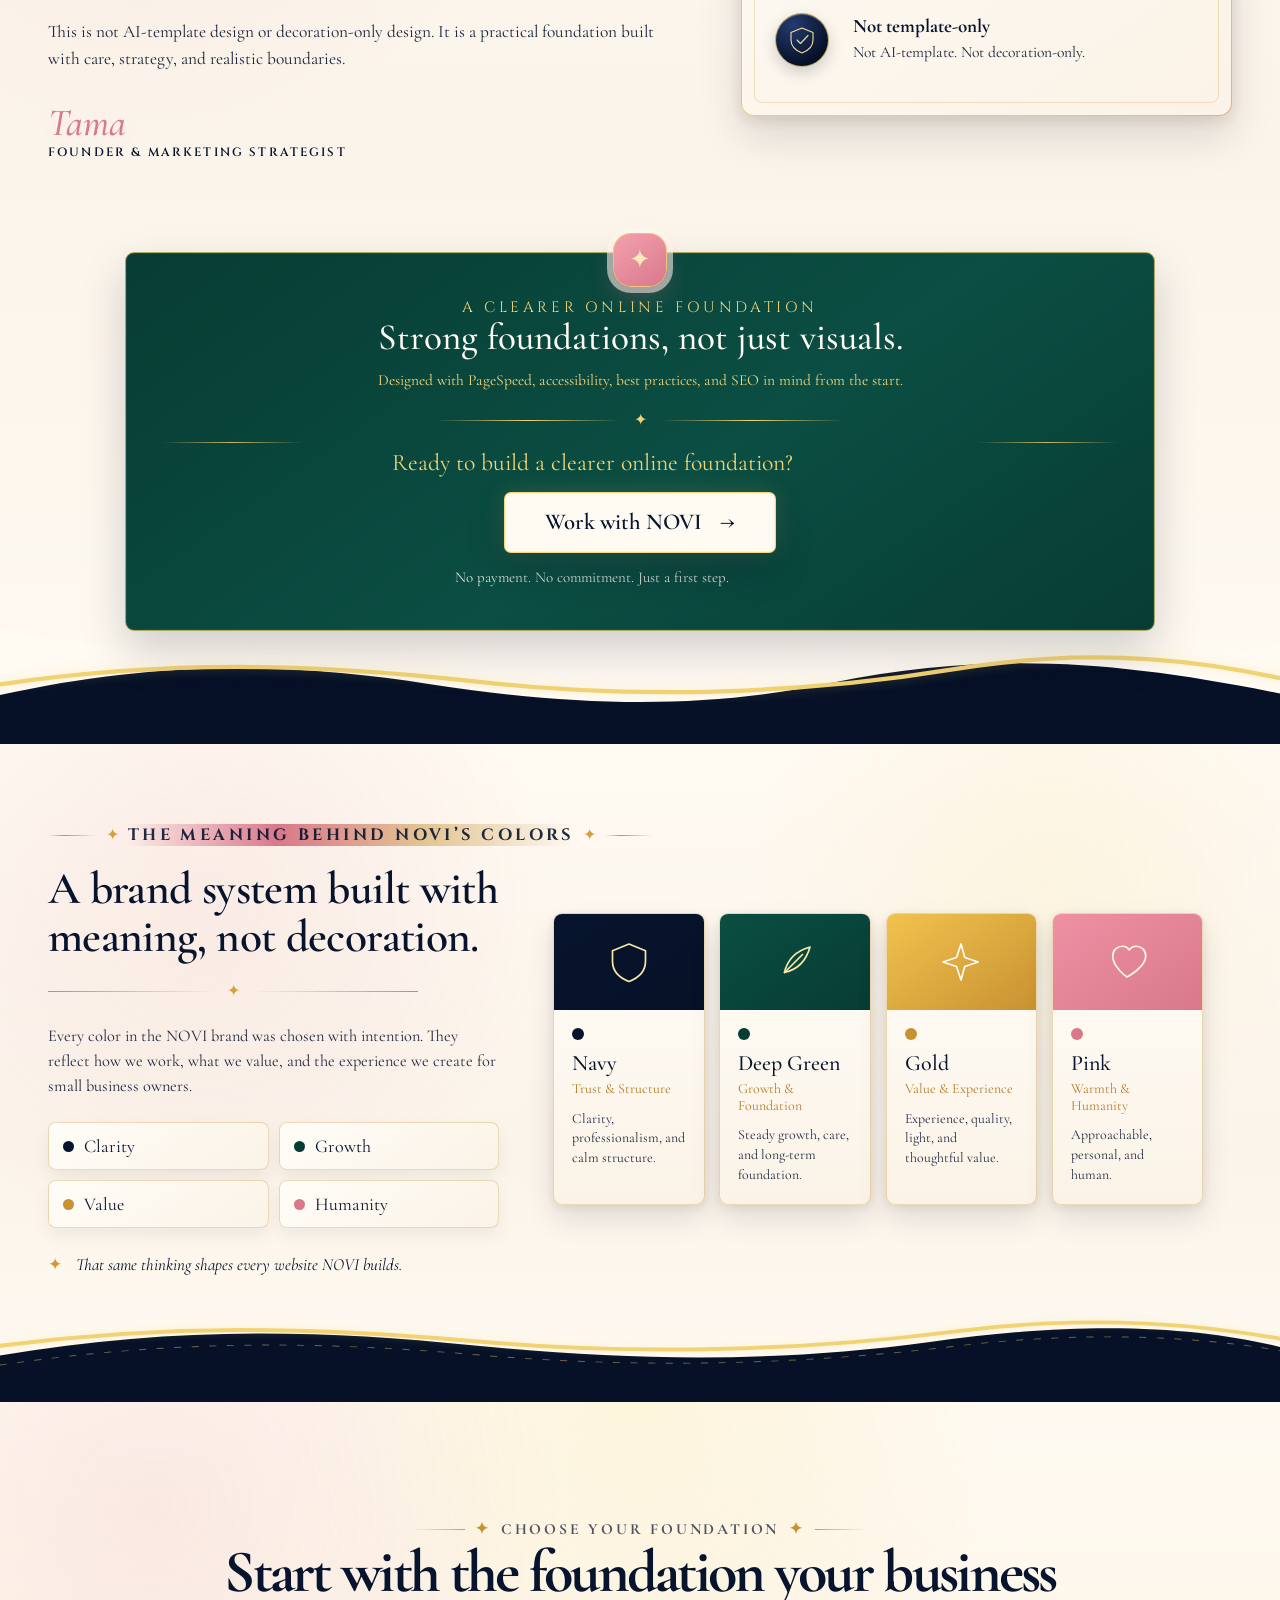
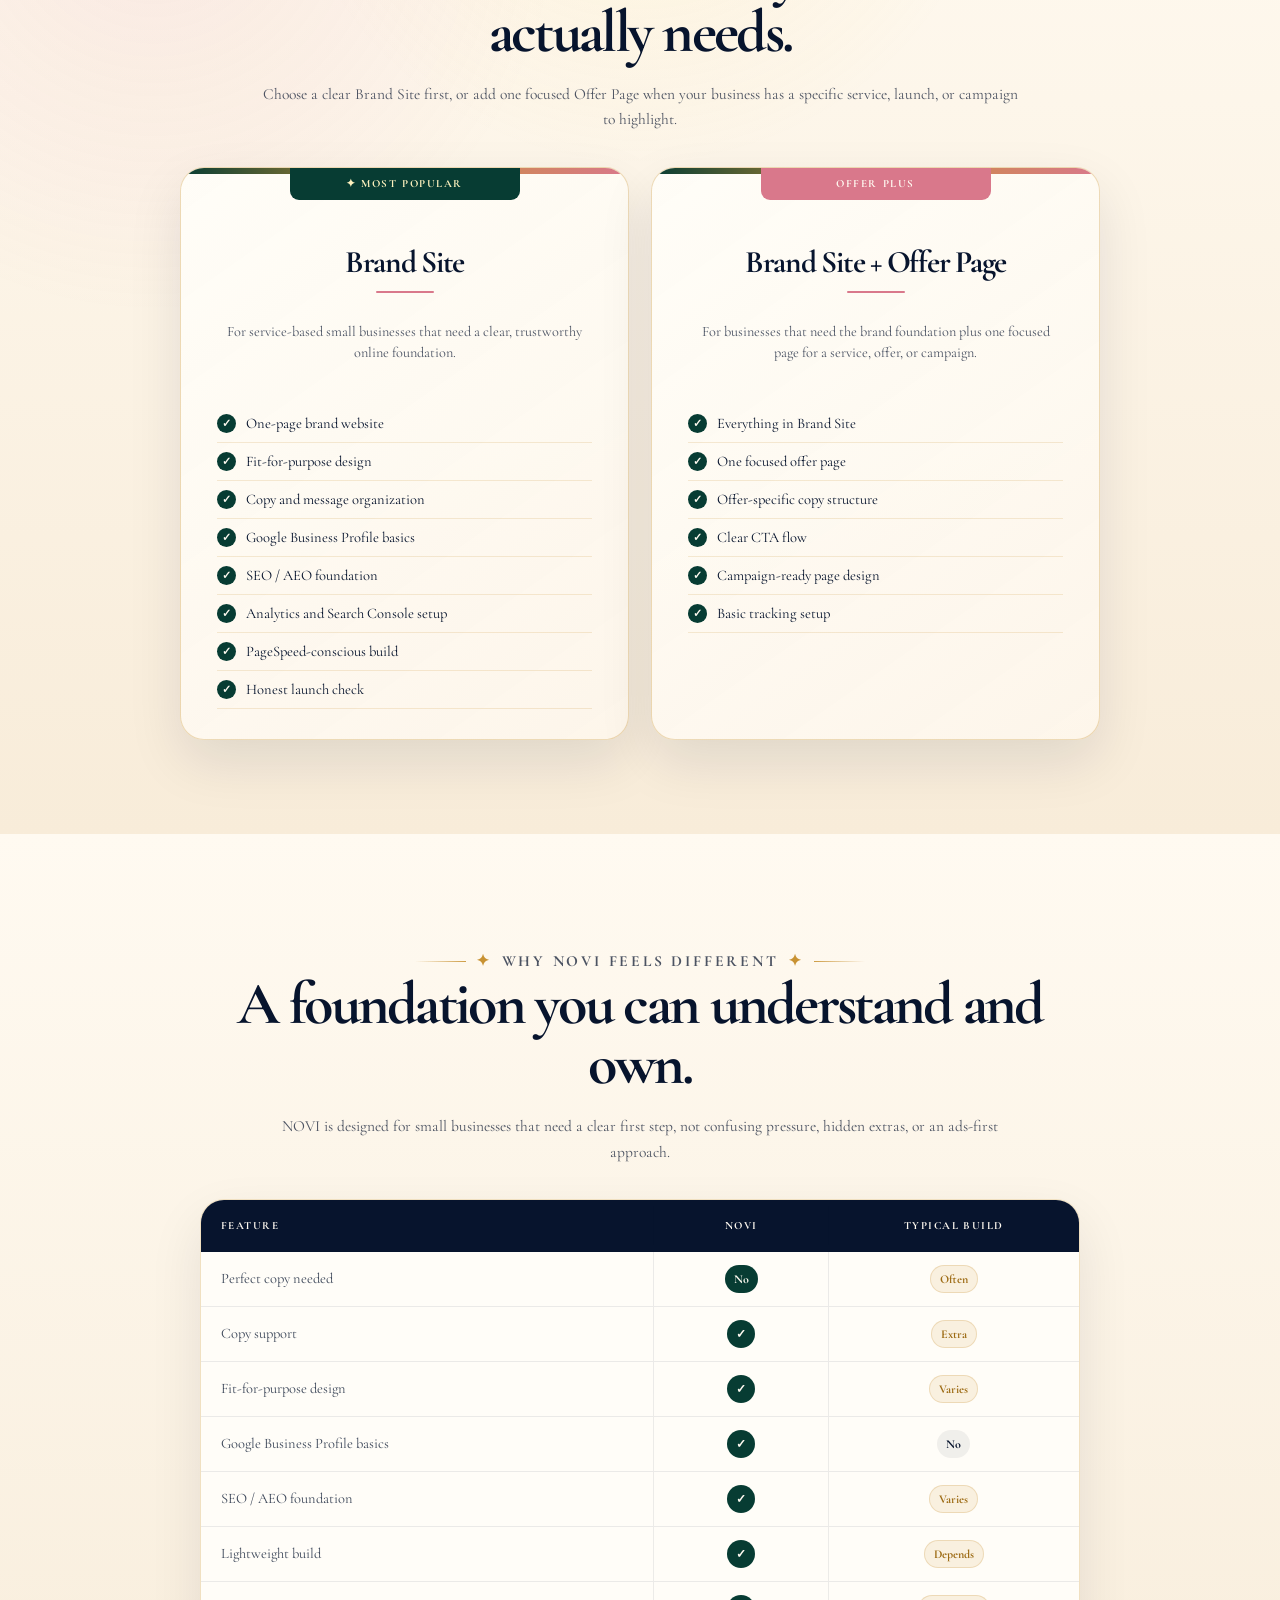
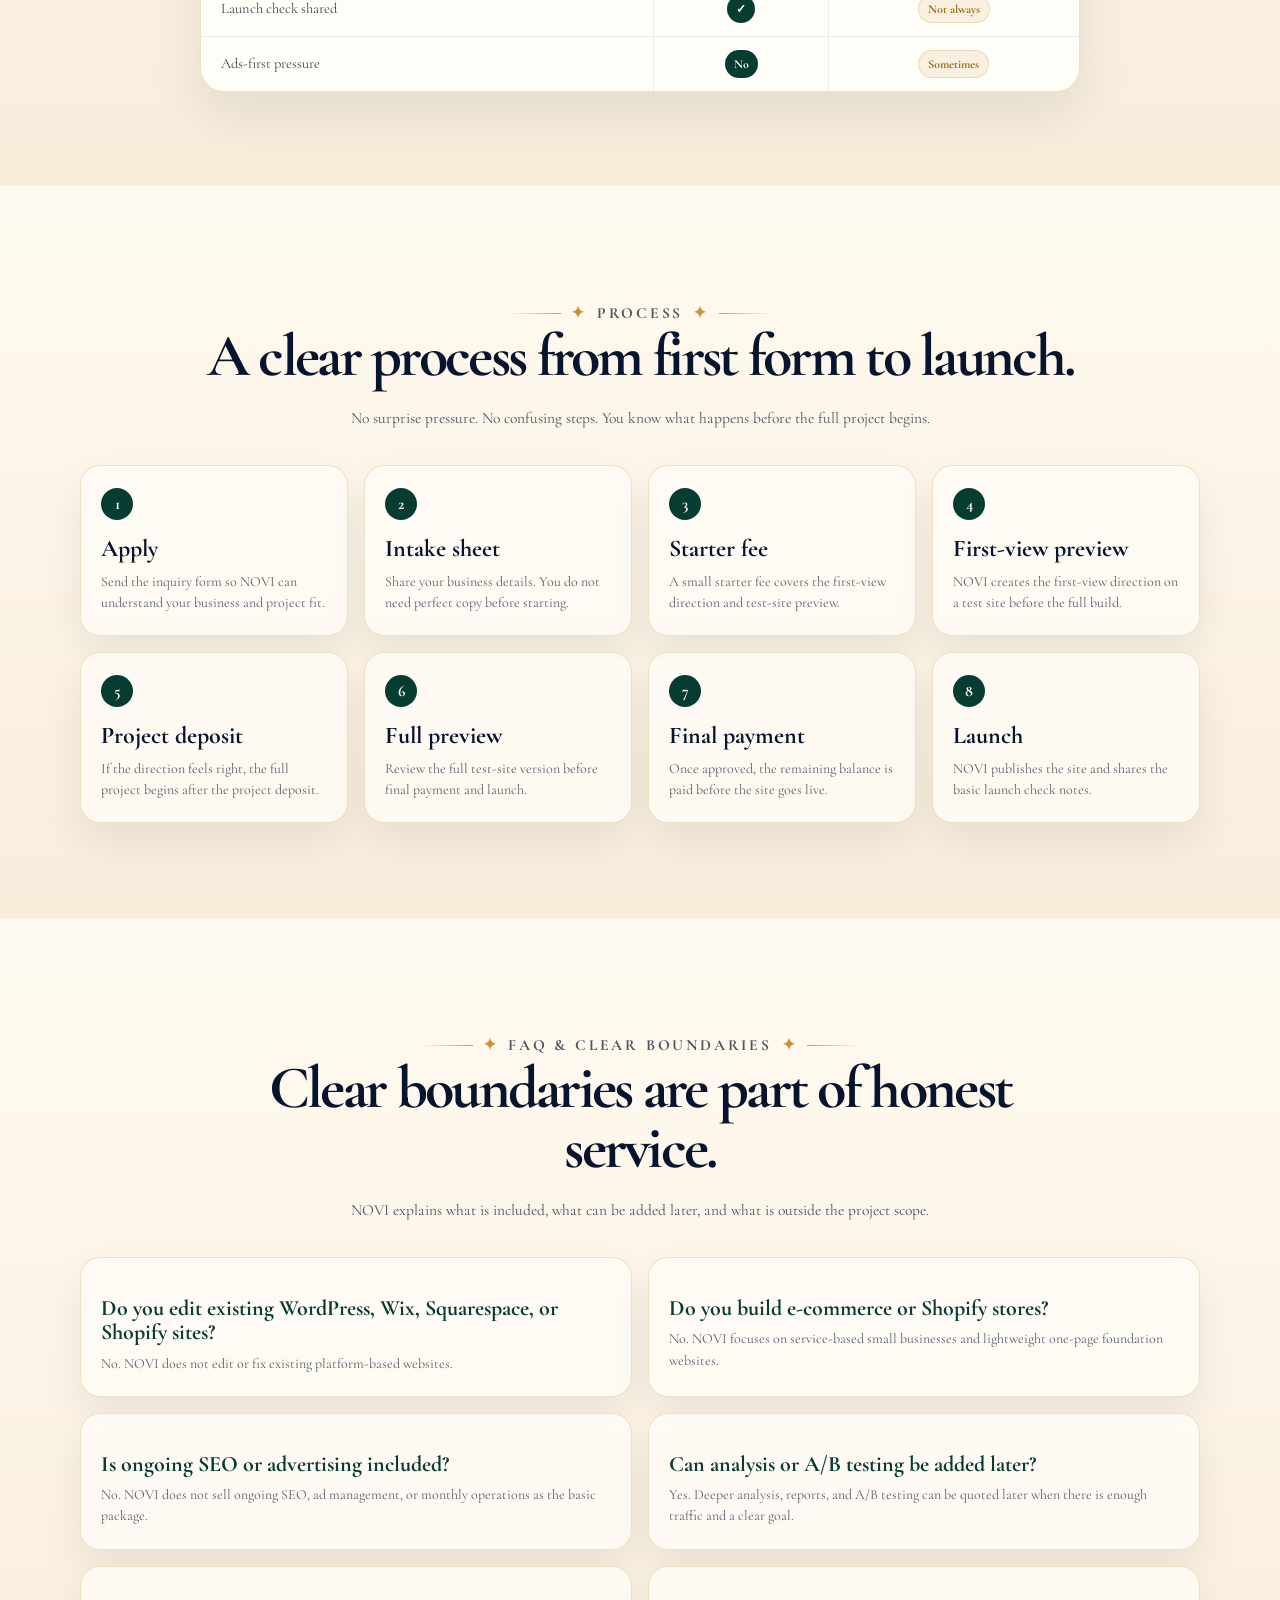
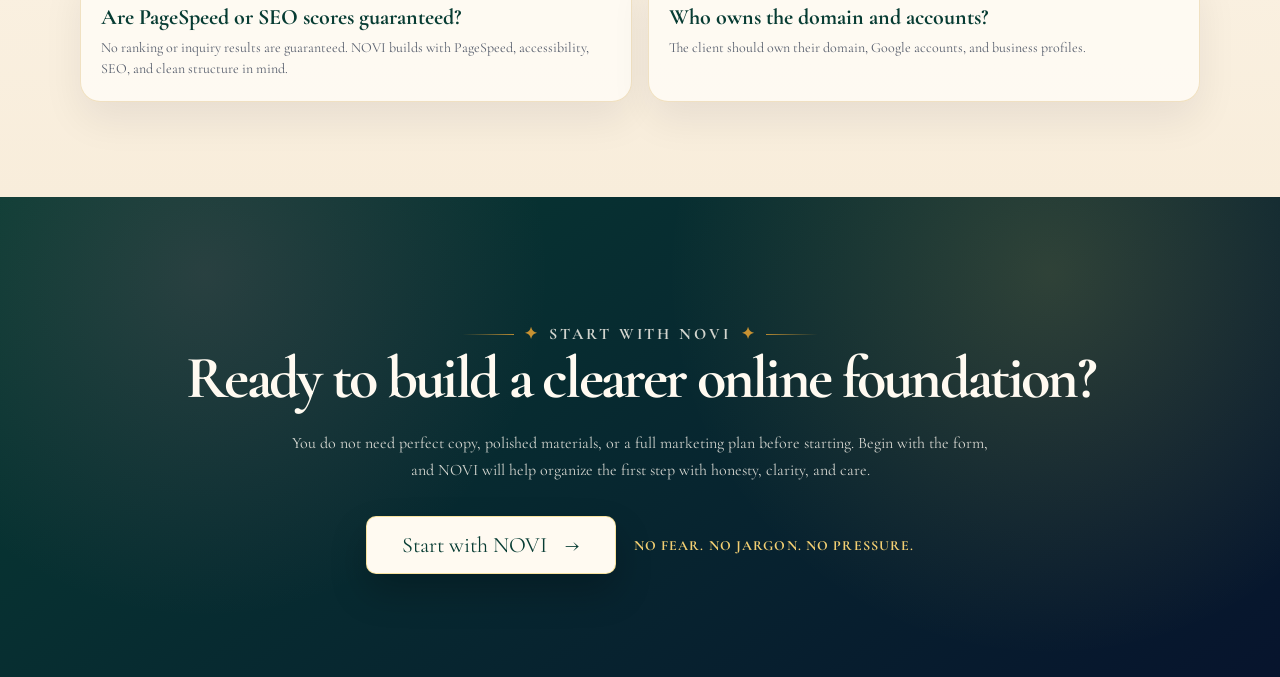
==== commit 7c149c10: "Add files via upload" ====
--- a/index.html
+++ b/index.html
@@ -21,16 +21,16 @@
   <meta name="twitter:description" content="NOVI Creative Studio creates simple, strategic one-page websites for small businesses, combining refined design, clear messaging, SEO/AEO basics, and launch-ready Google setup.">
   <meta name="twitter:image" content="https://novicreativestudio.ca/assets/social/novi-creative-studio-og-image.jpg">
 
-  <link rel="icon" href="assets/icons/favicon.ico?v=webp51" sizes="any">
-  <link rel="icon" type="image/png" sizes="32x32" href="assets/icons/favicon-32x32.png?v=webp51">
-  <link rel="icon" type="image/png" sizes="16x16" href="assets/icons/favicon-16x16.png?v=webp51">
-  <link rel="apple-touch-icon" sizes="180x180" href="assets/icons/apple-touch-icon.png?v=webp51">
+  <link rel="icon" href="assets/icons/favicon.ico?v=webp63" sizes="any">
+  <link rel="icon" type="image/png" sizes="32x32" href="assets/icons/favicon-32x32.png?v=webp63">
+  <link rel="icon" type="image/png" sizes="16x16" href="assets/icons/favicon-16x16.png?v=webp63">
+  <link rel="apple-touch-icon" sizes="180x180" href="assets/icons/apple-touch-icon.png?v=webp63">
   <link rel="manifest" href="site.webmanifest">
 
   <link rel="preconnect" href="https://fonts.googleapis.com">
   <link rel="preconnect" href="https://fonts.gstatic.com" crossorigin>
   <link href="https://fonts.googleapis.com/css2?family=Cinzel:wght@400;500;600;700&family=Cormorant+Garamond:wght@400;500;600;700&display=swap" rel="stylesheet">
-  <link rel="stylesheet" href="assets/css/styles.css?v=webp51" />
+  <link rel="stylesheet" href="assets/css/styles.css?v=webp63" />
 
   <script type="application/ld+json">
 {
@@ -94,7 +94,7 @@
 
   <header class="site-header">
     <a class="brand" href="#" aria-label="NOVI Creative Studio home">
-      <img class="brand-mark" src="assets/images/novi-creative-studio-logo-mark.png?v=webp51" width="64" height="64" alt="" aria-hidden="true" />
+      <img class="brand-mark" src="assets/images/novi-creative-studio-logo-mark.png?v=webp63" width="64" height="64" alt="" aria-hidden="true" />
       <span class="brand-text" aria-hidden="true">
         <strong>NOVI</strong>
         <small>Creative Studio</small>
@@ -119,8 +119,8 @@
   <main>
     <section class="hero-visual" aria-label="NOVI Creative Studio hero artwork">
       <picture class="hero-picture">
-        <source srcset="assets/images/novi-creative-studio-hero-mobile-optimized.webp?v=webp51" media="(max-width: 640px)">
-        <img src="assets/images/novi-creative-studio-hero-desktop.webp?v=webp51" width="1672" height="941" alt="NOVI Creative Studio hero image with gold light motif, strategic website design message, and a woman working beside a laptop" fetchpriority="high" />
+        <source srcset="assets/images/novi-creative-studio-hero-mobile-optimized.webp?v=webp63" media="(max-width: 640px)">
+        <img src="assets/images/novi-creative-studio-hero-desktop.webp?v=webp63" width="1672" height="941" alt="NOVI Creative Studio hero image with gold light motif, strategic website design message, and a woman working beside a laptop" fetchpriority="high" />
       </picture>
 
       <!-- Hero headline is live HTML text for SEO, not part of the image. -->
@@ -134,7 +134,7 @@
       <span class="hero-glow glow-window" aria-hidden="true"></span>
       <span class="hero-spark spark-two" aria-hidden="true"></span>
       <span class="hero-spark spark-three" aria-hidden="true"></span>
-      <img class="hero-gold-motif" src="assets/images/novi-creative-studio-gold-leaf-light-motif.webp?v=webp51" alt="" aria-hidden="true" />
+      <img class="hero-gold-motif" src="assets/images/novi-creative-studio-gold-leaf-light-motif.webp?v=webp63" alt="" aria-hidden="true" />
 
 
 
@@ -196,7 +196,57 @@
       </article>
     </section>
 
-    <section class="trust-section" id="trust" aria-labelledby="trust-title">
+    <section class="familiar-section observed-section" id="familiar" aria-labelledby="familiar-title">
+      <div class="familiar-inner">
+        <div class="familiar-message reveal-item">
+          <p class="novi-added-eyebrow familiar-eyebrow"><span></span><b>✦</b> A CALMER WAY TO BUILD ONLINE <b>✦</b><span></span></p>
+          <h2 id="familiar-title">No fear.<br>No jargon.<br>No pressure.</h2>
+          <p class="familiar-tagline">Just a clear first step.</p>
+        </div>
+        <div class="familiar-support reveal-item">
+          <p class="familiar-lead">You do not need more pressure, more tools, or confusing marketing words before you understand what your business actually needs.</p>
+          <div class="promise-row" aria-label="NOVI promises">
+            <article class="promise-card promise-fear"><span class="promise-label">No fear</span><p>No scare tactics. No making you feel behind.</p></article>
+            <article class="promise-card promise-jargon"><span class="promise-label">No jargon</span><p>Clear words, simple explanations, and honest guidance.</p></article>
+            <article class="promise-card promise-pressure"><span class="promise-label">No pressure</span><p>Only the next useful step, not unnecessary upsells.</p></article>
+          </div>
+          <p class="familiar-bottom">NOVI helps you understand what matters now, what can wait, and what is truly optional.</p>
+        </div>
+      </div>
+    </section>
+
+    <section class="launch-proof-section observed-section" id="launch-check" aria-labelledby="launch-proof-title">
+      <div class="launch-proof-inner">
+        <div class="launch-proof-copy reveal-item">
+          <p class="novi-added-eyebrow"><span></span><b>✦</b> INVISIBLE WORK. VISIBLE PROOF. <b>✦</b><span></span></p>
+          <h2 id="launch-proof-title">You receive a clear launch check at handoff.</h2>
+          <p>A beautiful website should also be built carefully behind the scenes. NOVI checks and shares the invisible work, so you can see how your website was built.</p>
+        </div>
+
+        <div class="launch-score-board reveal-item" aria-label="Example launch check scores">
+          <article class="launch-score-card"><strong>100</strong><span>Performance</span><p>How fast and smooth the page feels.</p></article>
+          <article class="launch-score-card"><strong>100</strong><span>Accessibility</span><p>How usable and readable the site is for more people.</p></article>
+          <article class="launch-score-card"><strong>100</strong><span>Best Practices</span><p>Modern standards, browser safety, and clean setup.</p></article>
+          <article class="launch-score-card"><strong>100</strong><span>SEO</span><p>Basic structure that helps search engines understand the page.</p></article>
+          <article class="launch-score-card score-agentic"><strong>2/2</strong><span>Agentic Browsing</span><p>How clearly AI-powered browsing tools can read the site.</p></article>
+        </div>
+
+        <div class="launch-proof-evidence reveal-item">
+          <div class="launch-proof-text">
+            <h3>NOVI does not promise a fixed score.</h3>
+            <p>NOVI promises to check, explain, and share the results honestly. Scores may vary by tool, server cache, browser, device, network, and testing time.</p>
+            <p class="launch-tool-note">Recommended checks: Lighthouse, PageSpeed Insights, and WebPageTest. For a cleaner check, use an incognito window and compare results across tools.</p>
+          </div>
+          <div class="launch-proof-images" aria-label="Example screenshots from website quality checks">
+            <figure><img src="assets/images/novi-launch-check-pagespeed-insights.webp" alt="Example PageSpeed Insights result showing high website scores" loading="lazy"><figcaption>PageSpeed Insights example</figcaption></figure>
+            <figure><img src="assets/images/novi-launch-check-lighthouse.webp" alt="Example Lighthouse result showing high website scores" loading="lazy"><figcaption>Lighthouse example</figcaption></figure>
+          </div>
+        </div>
+      </div>
+    </section>
+
+
+<section class="trust-section" id="trust" aria-labelledby="trust-title">
       <div class="trust-top-wave" aria-hidden="true">
         <svg viewBox="0 0 1600 190" preserveAspectRatio="none" focusable="false">
           <path class="trust-wave-navy" d="M0 0 H1600 V72 C1370 28 1180 34 990 62 C768 95 592 100 382 68 C218 43 101 51 0 78 Z"></path>
@@ -450,16 +500,31 @@
     </section>
 
 
-    <section class="below-content" id="process" aria-label="NOVI process">
-      <h2>Process</h2>
-      <p>Strategy, design, build, and launch setup.</p>
-    </section>
-    <section class="below-content contact" id="contact" aria-label="Contact NOVI Creative Studio">
-      <h2>Work with NOVI</h2>
-      <p>Add your contact form or email link here.</p>
-    </section>
-  </main>
-
-  <script src="assets/js/script.js?v=webp51" defer></script>
+
+    <section class="choose-foundation-section observed-section" id="choose-foundation" aria-labelledby="choose-foundation-title">
+      <div class="choose-foundation-inner">
+        <div class="choose-heading reveal-item">
+          <p class="novi-added-eyebrow"><span></span><b>✦</b> CHOOSE YOUR FOUNDATION <b>✦</b><span></span></p>
+          <h2 id="choose-foundation-title">Start with the foundation your business actually needs.</h2>
+          <p>Choose a clear Brand Site first, or add one focused Offer Page when your business has a specific service, launch, or campaign to highlight.</p>
+        </div>
+        <div class="choose-card-grid reveal-item">
+          <article class="choose-card choose-primary"><p class="choose-ribbon">✦ Most popular</p><h3>Brand Site</h3><p class="choose-intro">For service-based small businesses that need a clear, trustworthy online foundation.</p><ul><li><span>✓</span>One-page brand website</li><li><span>✓</span>Fit-for-purpose design</li><li><span>✓</span>Copy and message organization</li><li><span>✓</span>Google Business Profile basics</li><li><span>✓</span>SEO / AEO foundation</li><li><span>✓</span>Analytics and Search Console setup</li><li><span>✓</span>PageSpeed-conscious build</li><li><span>✓</span>Honest launch check</li></ul></article>
+          <article class="choose-card"><p class="choose-ribbon muted">Offer plus</p><h3>Brand Site + Offer Page</h3><p class="choose-intro">For businesses that need the brand foundation plus one focused page for a service, offer, or campaign.</p><ul><li><span>✓</span>Everything in Brand Site</li><li><span>✓</span>One focused offer page</li><li><span>✓</span>Offer-specific copy structure</li><li><span>✓</span>Clear CTA flow</li><li><span>✓</span>Campaign-ready page design</li><li><span>✓</span>Basic tracking setup</li></ul></article>
+        </div>
+      </div>
+    </section>
+<section class="difference-section observed-section" id="difference" aria-labelledby="difference-title">
+      <div class="difference-inner"><div class="difference-heading reveal-item"><p class="novi-added-eyebrow"><span></span><b>✦</b> WHY NOVI FEELS DIFFERENT <b>✦</b><span></span></p><h2 id="difference-title">A foundation you can understand and own.</h2><p>NOVI is designed for small businesses that need a clear first step, not confusing pressure, hidden extras, or an ads-first approach.</p></div>
+        <div class="difference-table reveal-item"><div class="diff-row diff-head"><div>Feature</div><div>NOVI</div><div>Typical build</div></div><div class="diff-row"><div>Perfect copy needed</div><div><span class="diff-mark yes">No</span></div><div><span class="diff-mark maybe">Often</span></div></div><div class="diff-row"><div>Copy support</div><div><span class="diff-mark yes">✓</span></div><div><span class="diff-mark maybe">Extra</span></div></div><div class="diff-row"><div>Fit-for-purpose design</div><div><span class="diff-mark yes">✓</span></div><div><span class="diff-mark maybe">Varies</span></div></div><div class="diff-row"><div>Google Business Profile basics</div><div><span class="diff-mark yes">✓</span></div><div><span class="diff-mark no">No</span></div></div><div class="diff-row"><div>SEO / AEO foundation</div><div><span class="diff-mark yes">✓</span></div><div><span class="diff-mark maybe">Varies</span></div></div><div class="diff-row"><div>Lightweight build</div><div><span class="diff-mark yes">✓</span></div><div><span class="diff-mark maybe">Depends</span></div></div><div class="diff-row"><div>Launch check shared</div><div><span class="diff-mark yes">✓</span></div><div><span class="diff-mark maybe">Not always</span></div></div><div class="diff-row"><div>Ads-first pressure</div><div><span class="diff-mark yes">No</span></div><div><span class="diff-mark maybe">Sometimes</span></div></div></div>
+      </div>
+    </section>
+<section class="process-section observed-section" id="process" aria-labelledby="process-title"><div class="process-inner"><div class="process-heading reveal-item"><p class="novi-added-eyebrow"><span></span><b>✦</b> PROCESS <b>✦</b><span></span></p><h2 id="process-title">A clear process from first form to launch.</h2><p>No surprise pressure. No confusing steps. You know what happens before the full project begins.</p></div><div class="process-steps reveal-item"><article><b>1</b><h3>Apply</h3><p>Send the inquiry form so NOVI can understand your business and project fit.</p></article><article><b>2</b><h3>Intake sheet</h3><p>Share your business details. You do not need perfect copy before starting.</p></article><article><b>3</b><h3>Starter fee</h3><p>A small starter fee covers the first-view direction and test-site preview.</p></article><article><b>4</b><h3>First-view preview</h3><p>NOVI creates the first-view direction on a test site before the full build.</p></article><article><b>5</b><h3>Project deposit</h3><p>If the direction feels right, the full project begins after the project deposit.</p></article><article><b>6</b><h3>Full preview</h3><p>Review the full test-site version before final payment and launch.</p></article><article><b>7</b><h3>Final payment</h3><p>Once approved, the remaining balance is paid before the site goes live.</p></article><article><b>8</b><h3>Launch</h3><p>NOVI publishes the site and shares the basic launch check notes.</p></article></div></div></section>
+    <section class="faq-section observed-section" id="faq" aria-labelledby="faq-title"><div class="faq-inner"><div class="faq-heading reveal-item"><p class="novi-added-eyebrow"><span></span><b>✦</b> FAQ & CLEAR BOUNDARIES <b>✦</b><span></span></p><h2 id="faq-title">Clear boundaries are part of honest service.</h2><p>NOVI explains what is included, what can be added later, and what is outside the project scope.</p></div><div class="faq-grid reveal-item"><article><h3>Do you edit existing WordPress, Wix, Squarespace, or Shopify sites?</h3><p>No. NOVI does not edit or fix existing platform-based websites.</p></article><article><h3>Do you build e-commerce or Shopify stores?</h3><p>No. NOVI focuses on service-based small businesses and lightweight one-page foundation websites.</p></article><article><h3>Is ongoing SEO or advertising included?</h3><p>No. NOVI does not sell ongoing SEO, ad management, or monthly operations as the basic package.</p></article><article><h3>Can analysis or A/B testing be added later?</h3><p>Yes. Deeper analysis, reports, and A/B testing can be quoted later when there is enough traffic and a clear goal.</p></article><article><h3>Are PageSpeed or SEO scores guaranteed?</h3><p>No ranking or inquiry results are guaranteed. NOVI builds with PageSpeed, accessibility, SEO, and clean structure in mind.</p></article><article><h3>Who owns the domain and accounts?</h3><p>The client should own their domain, Google accounts, and business profiles.</p></article></div></div></section>
+    <section class="final-cta-section observed-section" id="contact" aria-labelledby="final-cta-title"><div class="final-cta-inner reveal-item"><p class="final-cta-eyebrow"><span></span><b>✦</b> START WITH NOVI <b>✦</b><span></span></p><h2 id="final-cta-title">Ready to build a clearer online foundation?</h2><p>You do not need perfect copy, polished materials, or a full marketing plan before starting. Begin with the form, and NOVI will help organize the first step with honesty, clarity, and care.</p><div class="final-cta-actions"><a class="final-cta-button" href="mailto:hello@novicreativestudio.com">Start with NOVI <span>→</span></a><span class="final-cta-note">No fear. No jargon. No pressure.</span></div></div></section>
+
+</main>
+
+  <script src="assets/js/script.js?v=webp63" defer></script>
 </body>
 </html>
--- a/assets/css/styles.css
+++ b/assets/css/styles.css
@@ -2110,3 +2110,80 @@
     font-size:12.3px;
   }
 }
+
+/* v60 additions */
+.choose-foundation-section,.familiar-section,.difference-section,.quality-section,.process-section,.faq-section,.final-cta-section{position:relative;overflow:hidden;color:#07142d}.choose-foundation-section,.difference-section,.quality-section,.process-section,.faq-section{background:linear-gradient(180deg,#fffaf1 0%,#f8eddb 100%);padding:clamp(76px,7.4vw,118px) 22px}.choose-foundation-section{background:radial-gradient(circle at 50% 0%,rgba(245,211,96,.14),transparent 30%),radial-gradient(circle at 12% 10%,rgba(217,120,139,.12),transparent 28%),linear-gradient(180deg,#fffaf1 0%,#f8ecd9 100%)}.choose-foundation-inner,.familiar-inner,.difference-inner,.quality-inner,.process-inner,.faq-inner{width:min(1120px,100%);margin:0 auto}.choose-heading,.difference-heading,.quality-copy,.process-heading,.faq-heading{width:min(880px,100%);margin:0 auto 34px;text-align:center}.novi-added-eyebrow,.final-cta-eyebrow{display:flex;align-items:center;justify-content:center;gap:10px;margin:0 0 16px;color:#073c33;font-size:11px;letter-spacing:.18em;text-transform:uppercase;font-weight:900}.novi-added-eyebrow span,.final-cta-eyebrow span{width:clamp(30px,4vw,72px);height:1px;background:linear-gradient(90deg,transparent,rgba(200,146,50,.9))}.novi-added-eyebrow span:last-child,.final-cta-eyebrow span:last-child{background:linear-gradient(90deg,rgba(200,146,50,.9),transparent)}.novi-added-eyebrow b,.final-cta-eyebrow b{color:#c89232}.choose-heading h2,.familiar-copy h2,.difference-heading h2,.quality-copy h2,.process-heading h2,.faq-heading h2,.final-cta-inner h2{margin:0;font-family:var(--serif);font-size:clamp(38px,4.7vw,72px);line-height:1;letter-spacing:-.045em}.choose-heading p,.difference-heading p,.quality-copy p,.process-heading p,.faq-heading p{width:min(760px,100%);margin:20px auto 0;color:rgba(7,20,45,.72);font-size:clamp(15.5px,1.1vw,17.5px);line-height:1.62}.choose-card-grid{width:min(920px,100%);margin:0 auto;display:grid;grid-template-columns:1fr 1fr;gap:22px}.choose-card{position:relative;min-height:560px;display:flex;flex-direction:column;padding:44px 36px 30px;text-align:center;border-radius:24px;background:linear-gradient(145deg,rgba(255,253,248,.96),rgba(253,246,235,.92));border:1px solid rgba(200,146,50,.32);box-shadow:0 22px 54px rgba(7,20,45,.1);overflow:hidden}.choose-card::before{content:"";position:absolute;inset:0 0 auto 0;height:6px;background:linear-gradient(90deg,#073c33,#c89232,#d9788b)}.choose-ribbon{position:absolute;top:0;left:50%;transform:translateX(-50%);min-width:230px;margin:0;padding:9px 18px 10px;border-radius:0 0 9px 9px;background:#073c33;color:#fff3bf;font-size:11px;letter-spacing:.14em;text-transform:uppercase;font-weight:900}.choose-ribbon.muted{background:#d9788b;color:#fffaf1}.choose-card h3{margin:34px 0 12px;text-align:center;font-family:var(--serif);font-size:clamp(31px,2.45vw,42px);line-height:1.02;letter-spacing:-.04em}.choose-card h3::after{content:"";display:block;width:58px;height:2px;margin:13px auto 16px;border-radius:999px;background:#d9788b}.choose-intro{min-height:68px;max-width:420px;margin:0 auto 16px;text-align:center;color:rgba(7,20,45,.72);font-size:14.3px;line-height:1.5}.choose-card ul{list-style:none;margin:0;padding:0;display:grid;gap:0}.choose-card li{display:flex;align-items:center;gap:10px;padding:9px 0;border-bottom:1px solid rgba(200,146,50,.18);text-align:left;color:#07142d;font-size:14.6px}.choose-card li span{display:inline-grid;place-items:center;width:19px;height:19px;flex:0 0 19px;border-radius:50%;background:#073c33;color:#fffaf1;font-size:11px;font-weight:900}.familiar-section{background:radial-gradient(circle at 9% 16%,rgba(217,120,139,.16),transparent 30%),radial-gradient(circle at 90% 10%,rgba(245,211,96,.18),transparent 34%),linear-gradient(180deg,#fffaf1 0%,#f7ead7 100%);padding:clamp(76px,7vw,112px) 22px}.familiar-section::before{content:"";position:absolute;inset:26px;border:1px solid rgba(200,146,50,.22);border-radius:34px;pointer-events:none}.familiar-inner{position:relative;z-index:1;display:grid;grid-template-columns:1.04fr .96fr;gap:34px;align-items:center}.familiar-eyebrow{justify-content:flex-start}.familiar-lead{max-width:620px;margin:22px 0 0;color:rgba(7,20,45,.72);font-size:clamp(16px,1.16vw,18px);line-height:1.65}.familiar-worry-grid{display:grid;grid-template-columns:repeat(2,minmax(0,1fr));gap:10px;margin-top:24px}.familiar-worry-grid span{position:relative;min-height:48px;display:flex;align-items:center;padding:12px 15px 12px 40px;border:1px solid rgba(200,146,50,.22);border-radius:12px;background:rgba(255,253,248,.78);color:#07142d;font-size:14.5px;line-height:1.25;box-shadow:0 12px 26px rgba(7,20,45,.055)}.familiar-worry-grid span::before{content:"";position:absolute;left:16px;width:10px;height:10px;border-radius:50%;background:#d9788b;box-shadow:0 0 0 5px rgba(217,120,139,.12)}.familiar-answer{padding:42px 40px;border-radius:30px;background:linear-gradient(145deg,#073c33 0%,#07142d 100%);color:#fffaf1;box-shadow:0 26px 66px rgba(7,20,45,.16);border:1px solid rgba(245,211,96,.32)}.answer-label{width:max-content;margin:0 0 22px;padding:8px 14px;border:1px solid rgba(245,211,96,.34);border-radius:999px;color:#f3cf72;font-size:11px;letter-spacing:.16em;text-transform:uppercase;font-weight:900}.familiar-answer h3{margin:0 0 18px;font-family:var(--serif);font-size:clamp(42px,4.4vw,68px);line-height:1.02}.familiar-answer p:not(.answer-label){margin:0;color:rgba(255,250,241,.82);font-size:16.2px;line-height:1.68}.answer-pills{display:flex;flex-wrap:wrap;gap:9px;margin-top:24px}.answer-pills span{padding:8px 12px;border-radius:999px;background:rgba(255,250,241,.11);border:1px solid rgba(255,250,241,.18);color:#fffaf1;font-size:12px;font-weight:800}.difference-table{width:min(880px,100%);margin:0 auto;border:1px solid rgba(200,146,50,.28);border-radius:24px;overflow:hidden;background:#fffdf8;box-shadow:0 22px 54px rgba(7,20,45,.09)}.diff-row{display:grid;grid-template-columns:1.35fr .52fr .75fr;align-items:center;min-height:52px;border-bottom:1px solid rgba(7,20,45,.08)}.diff-row:last-child{border-bottom:0}.diff-row>div{padding:13px 20px;color:rgba(7,20,45,.78);font-size:14.5px}.diff-row>div+div{text-align:center;border-left:1px solid rgba(7,20,45,.08)}.diff-head{background:#07142d}.diff-head>div{color:#fffaf1;font-size:11px;letter-spacing:.13em;text-transform:uppercase;font-weight:900}.diff-mark{display:inline-flex;align-items:center;justify-content:center;min-width:28px;min-height:28px;padding:0 9px;border-radius:999px;font-size:12px;font-weight:900}.diff-mark.yes{color:#fffaf1;background:#073c33}.diff-mark.no{color:#07142d;background:rgba(7,20,45,.06)}.diff-mark.maybe{color:#9d6b14;background:rgba(200,146,50,.12);border:1px solid rgba(200,146,50,.24)}.score-panel{display:grid;grid-template-columns:repeat(5,1fr);gap:16px;margin:0 auto 28px}.score-badge{min-height:150px;border:1px solid rgba(0,190,102,.28);border-radius:24px;background:rgba(255,253,248,.86);box-shadow:0 18px 42px rgba(7,20,45,.08);display:grid;place-items:center;align-content:center;gap:10px}.score-badge strong{width:72px;height:72px;border-radius:50%;display:grid;place-items:center;border:5px solid #00c66c;color:#073c33;font-family:var(--serif);font-size:27px;line-height:1}.score-badge span{color:#07142d;font-size:13px;font-weight:700;text-align:center}.score-pill strong{width:92px;height:40px;border-radius:999px;border-width:0;background:rgba(0,198,108,.14);font-size:20px}.quality-meaning-grid{display:grid;grid-template-columns:repeat(5,1fr);gap:10px}.quality-meaning-grid article{padding:17px 15px;border-radius:16px;background:rgba(255,253,248,.64);border:1px solid rgba(200,146,50,.2)}.quality-meaning-grid h3{margin:0 0 8px;color:#073c33;font-size:13px;letter-spacing:.06em}.quality-meaning-grid p{margin:0;color:rgba(7,20,45,.68);font-size:12.8px;line-height:1.45}.process-steps{display:grid;grid-template-columns:repeat(4,1fr);gap:16px}.process-steps article,.faq-grid article{border-radius:20px;background:rgba(255,253,248,.78);border:1px solid rgba(200,146,50,.25);box-shadow:0 18px 40px rgba(7,20,45,.07);padding:22px 20px}.process-steps b{width:32px;height:32px;display:grid;place-items:center;border-radius:50%;background:#073c33;color:#fffaf1}.process-steps h3,.faq-grid h3{margin:16px 0 8px;font-family:var(--serif);font-size:24px;line-height:1.1;color:#07142d}.process-steps p,.faq-grid p{margin:0;color:rgba(7,20,45,.68);font-size:14px;line-height:1.52}.faq-grid{display:grid;grid-template-columns:repeat(2,1fr);gap:16px}.faq-grid h3{color:#073c33;font-size:22px}.final-cta-section{padding:clamp(82px,8vw,132px) 22px;background:radial-gradient(circle at 16% 16%,rgba(217,120,139,.16),transparent 30%),radial-gradient(circle at 82% 16%,rgba(245,211,96,.17),transparent 34%),linear-gradient(145deg,#073c33 0%,#07142d 100%);color:#fffaf1}.final-cta-inner{width:min(920px,100%);margin:0 auto;text-align:center}.final-cta-eyebrow{color:#f3cf72}.final-cta-inner h2{color:#fffaf1}.final-cta-inner p{width:min(720px,100%);margin:22px auto 0;color:rgba(255,250,241,.82);font-size:clamp(16px,1.22vw,19px);line-height:1.68}.final-cta-actions{display:flex;align-items:center;justify-content:center;flex-wrap:wrap;gap:18px;margin-top:32px}.final-cta-button{min-width:250px;min-height:58px;display:inline-flex;align-items:center;justify-content:center;gap:18px;padding:14px 28px;border-radius:10px;background:#fffaf1;color:#073c33;border:1px solid rgba(245,211,96,.56);box-shadow:0 18px 36px rgba(0,0,0,.22);text-decoration:none;font-family:var(--serif);font-size:22px}.final-cta-note{color:#f3cf72;font-size:14px;letter-spacing:.08em;text-transform:uppercase;font-weight:800}.choose-foundation-section .reveal-item,.familiar-section .reveal-item,.difference-section .reveal-item,.quality-section .reveal-item,.process-section .reveal-item,.faq-section .reveal-item,.final-cta-section .reveal-item{opacity:0;transform:translateY(24px)}.choose-foundation-section.in-view .reveal-item,.familiar-section.in-view .reveal-item,.difference-section.in-view .reveal-item,.quality-section.in-view .reveal-item,.process-section.in-view .reveal-item,.faq-section.in-view .reveal-item,.final-cta-section.in-view .reveal-item{animation:trustReveal .78s ease forwards}@media(max-width:980px){.choose-card-grid,.familiar-inner{grid-template-columns:1fr}.score-panel,.quality-meaning-grid,.process-steps{grid-template-columns:repeat(2,1fr)}}@media(max-width:720px){.choose-foundation-section,.familiar-section,.difference-section,.quality-section,.process-section,.faq-section,.final-cta-section{padding:66px 16px}.novi-added-eyebrow,.final-cta-eyebrow{justify-content:center;gap:7px;font-size:10px;letter-spacing:.12em;text-align:center}.novi-added-eyebrow span,.final-cta-eyebrow span{width:18px}.choose-heading h2,.familiar-copy h2,.difference-heading h2,.quality-copy h2,.process-heading h2,.faq-heading h2,.final-cta-inner h2{font-size:clamp(32px,8.8vw,45px)}.choose-card{min-height:auto;padding:40px 22px 22px;border-radius:20px}.choose-ribbon{min-width:210px;font-size:9.5px;padding:8px 12px 9px}.choose-card h3{font-size:31px}.choose-intro{min-height:0;font-size:13.5px}.choose-card li{font-size:13.6px}.familiar-worry-grid{grid-template-columns:1fr}.familiar-answer{padding:32px 24px;border-radius:24px}.familiar-answer h3{font-size:40px}.diff-row{grid-template-columns:1.16fr .48fr .64fr}.diff-row>div{padding:11px 9px;font-size:12px}.diff-head>div{font-size:9px;letter-spacing:.08em}.score-panel,.quality-meaning-grid,.process-steps,.faq-grid{grid-template-columns:1fr}.score-badge{min-height:110px;grid-template-columns:80px 1fr;justify-content:start;text-align:left;padding:18px 22px}.score-badge strong{width:58px;height:58px;font-size:22px}.score-pill strong{width:74px;height:36px;font-size:18px}.final-cta-actions{gap:13px}.final-cta-button{width:100%;max-width:330px;font-size:20px}.final-cta-note{width:100%;font-size:12px}}
+
+
+/* v63 added sections: integrated */
+.choose-foundation-section,.familiar-section,.launch-proof-section,.difference-section,.process-section,.faq-section,.final-cta-section{position:relative;overflow:hidden;color:#07142d}
+.choose-foundation-section,.launch-proof-section,.difference-section,.process-section,.faq-section{background:linear-gradient(180deg,#fffaf1 0%,#f8eddb 100%);padding:clamp(76px,7.4vw,118px) 22px}
+.choose-foundation-section{background:radial-gradient(circle at 50% 0%,rgba(245,211,96,.14),transparent 30%),radial-gradient(circle at 12% 10%,rgba(217,120,139,.12),transparent 28%),linear-gradient(180deg,#fffaf1 0%,#f8ecd9 100%)}
+.choose-foundation-inner,.familiar-inner,.launch-proof-inner,.difference-inner,.process-inner,.faq-inner{width:min(1120px,100%);margin:0 auto}
+.choose-heading,.launch-proof-copy,.difference-heading,.process-heading,.faq-heading{width:min(880px,100%);margin:0 auto 34px;text-align:center}
+.novi-added-eyebrow,.final-cta-eyebrow{display:flex;align-items:center;justify-content:center;gap:10px;margin:0 0 16px;color:#073c33;font-size:11px;letter-spacing:.18em;text-transform:uppercase;font-weight:900}
+.novi-added-eyebrow span,.final-cta-eyebrow span{width:clamp(30px,4vw,72px);height:1px;background:linear-gradient(90deg,transparent,rgba(200,146,50,.9))}
+.novi-added-eyebrow span:last-child,.final-cta-eyebrow span:last-child{background:linear-gradient(90deg,rgba(200,146,50,.9),transparent)}
+.novi-added-eyebrow b,.final-cta-eyebrow b{color:#c89232}
+.choose-heading h2,.familiar-message h2,.launch-proof-copy h2,.difference-heading h2,.process-heading h2,.faq-heading h2,.final-cta-inner h2{margin:0;font-family:var(--serif);font-size:clamp(38px,4.7vw,72px);line-height:1;letter-spacing:-.045em}
+.choose-heading p,.launch-proof-copy p,.difference-heading p,.process-heading p,.faq-heading p{width:min(760px,100%);margin:20px auto 0;color:rgba(7,20,45,.72);font-size:clamp(15.5px,1.1vw,17.5px);line-height:1.62}
+
+/* Brand Site / Offer Page */
+.choose-card-grid{width:min(920px,100%);margin:0 auto;display:grid;grid-template-columns:1fr 1fr;gap:22px}
+.choose-card{position:relative;min-height:560px;display:flex;flex-direction:column;padding:44px 36px 30px;text-align:center;border-radius:24px;background:linear-gradient(145deg,rgba(255,253,248,.96),rgba(253,246,235,.92));border:1px solid rgba(200,146,50,.32);box-shadow:0 22px 54px rgba(7,20,45,.1);overflow:hidden}
+.choose-card::before{content:"";position:absolute;inset:0 0 auto 0;height:6px;background:linear-gradient(90deg,#073c33,#c89232,#d9788b)}
+.choose-ribbon{position:absolute;top:0;left:50%;transform:translateX(-50%);min-width:230px;margin:0;padding:9px 18px 10px;border-radius:0 0 9px 9px;background:#073c33;color:#fff3bf;font-size:11px;letter-spacing:.14em;text-transform:uppercase;font-weight:900}
+.choose-ribbon.muted{background:#d9788b;color:#fffaf1}
+.choose-card h3{margin:34px 0 12px;text-align:center;font-family:var(--serif);font-size:clamp(31px,2.45vw,42px);line-height:1.02;letter-spacing:-.04em}
+.choose-card h3::after{content:"";display:block;width:58px;height:2px;margin:13px auto 16px;border-radius:999px;background:#d9788b}
+.choose-intro{min-height:68px;max-width:420px;margin:0 auto 16px;text-align:center;color:rgba(7,20,45,.72);font-size:14.3px;line-height:1.5}
+.choose-card ul{list-style:none;margin:0;padding:0;display:grid;gap:0}
+.choose-card li{display:flex;align-items:center;gap:10px;padding:9px 0;border-bottom:1px solid rgba(200,146,50,.18);text-align:left;color:#07142d;font-size:14.6px}
+.choose-card li span{display:inline-grid;place-items:center;width:19px;height:19px;flex:0 0 19px;border-radius:50%;background:#073c33;color:#fffaf1;font-size:11px;font-weight:900}
+
+/* Familiar segment */
+.familiar-section{padding:clamp(62px,6.2vw,96px) 22px;background:radial-gradient(circle at 12% 16%,rgba(217,120,139,.1),transparent 30%),radial-gradient(circle at 88% 12%,rgba(245,211,96,.14),transparent 34%),linear-gradient(180deg,#fffaf1 0%,#f7ead7 100%)}
+.familiar-section::before{content:"";position:absolute;inset:26px;border:1px solid rgba(200,146,50,.2);border-radius:34px;pointer-events:none}
+.familiar-inner{position:relative;z-index:1;display:grid;grid-template-columns:.82fr 1.18fr;gap:26px;align-items:center}
+.familiar-eyebrow{justify-content:flex-start;margin-bottom:18px}
+.familiar-message h2{font-size:clamp(38px,4.3vw,64px);line-height:.99;color:#07142d}
+.familiar-tagline{width:max-content;max-width:100%;margin:16px 0 0;padding:9px 14px;border-radius:999px;background:#073c33;color:#fffaf1;font-size:clamp(13px,1vw,15px);font-weight:900;letter-spacing:.03em;box-shadow:0 10px 24px rgba(7,20,45,.12)}
+.familiar-support{padding:24px 26px;border:1px solid rgba(200,146,50,.24);border-radius:26px;background:rgba(255,253,248,.72);box-shadow:0 18px 44px rgba(7,20,45,.07)}
+.familiar-lead{margin:0 0 16px;color:rgba(7,20,45,.82);font-size:clamp(15.5px,1.08vw,17px);line-height:1.62}
+.promise-row{display:grid;grid-template-columns:repeat(3,1fr);gap:12px}
+.promise-card{position:relative;min-height:124px;padding:17px 16px 16px;border-radius:18px;background:#fffaf1;border:1px solid rgba(200,146,50,.24);box-shadow:0 12px 28px rgba(7,20,45,.055)}
+.promise-card::before{content:"";position:absolute;top:15px;left:16px;width:28px;height:3px;border-radius:999px}
+.promise-fear::before{background:#d9788b}.promise-jargon::before{background:#07142d}.promise-pressure::before{background:#073c33}
+.promise-label{display:block;margin:13px 0 8px;font-family:var(--serif);font-size:clamp(21px,1.52vw,27px);line-height:1;color:#07142d}
+.promise-card p{margin:0;color:rgba(7,20,45,.76);font-size:13.5px;line-height:1.46}
+.familiar-bottom{margin:16px 0 0;padding:13px 17px;border-radius:15px;background:linear-gradient(90deg,rgba(7,60,51,.92),rgba(7,20,45,.96));color:rgba(255,250,241,.9);font-size:14.5px;line-height:1.5;border:1px solid rgba(245,211,96,.22)}
+
+/* Launch proof */
+.launch-proof-section{background:linear-gradient(180deg,#fffaf1 0%,#f6ead7 100%)}
+.launch-score-board{display:grid;grid-template-columns:repeat(5,1fr);gap:14px;margin:0 auto 28px}
+.launch-score-card{min-height:174px;padding:20px 15px;border-radius:23px;background:rgba(255,253,248,.86);border:1px solid rgba(0,190,102,.22);box-shadow:0 18px 42px rgba(7,20,45,.08);text-align:center}
+.launch-score-card strong{width:70px;height:70px;display:grid;place-items:center;margin:0 auto 12px;border-radius:50%;border:5px solid #00c66c;color:#073c33;font-family:var(--serif);font-size:27px;line-height:1}
+.launch-score-card.score-agentic strong{width:80px;height:42px;border:0;border-radius:999px;background:rgba(0,198,108,.14);font-size:20px}
+.launch-score-card span{display:block;color:#07142d;font-weight:900;font-size:13.5px;margin-bottom:8px}
+.launch-score-card p{margin:0;color:rgba(7,20,45,.68);font-size:12.8px;line-height:1.45}
+.launch-proof-evidence{display:grid;grid-template-columns:.82fr 1.18fr;gap:22px;align-items:stretch}
+.launch-proof-text{padding:30px;border-radius:26px;background:linear-gradient(145deg,#073c33 0%,#07142d 100%);color:#fffaf1;border:1px solid rgba(245,211,96,.24);box-shadow:0 20px 48px rgba(7,20,45,.16)}
+.launch-proof-text h3{margin:0 0 16px;font-family:var(--serif);font-size:clamp(28px,2.3vw,42px);line-height:1.05;color:#fffaf1}
+.launch-proof-text p{margin:0;color:rgba(255,250,241,.82);font-size:15px;line-height:1.62}
+.launch-tool-note{margin-top:16px!important;padding-top:16px;border-top:1px solid rgba(255,250,241,.14)}
+.launch-proof-images{display:grid;grid-template-columns:1fr 1fr;gap:14px}
+.launch-proof-images figure{margin:0;padding:12px;border-radius:20px;background:rgba(255,253,248,.78);border:1px solid rgba(200,146,50,.24);box-shadow:0 16px 36px rgba(7,20,45,.08)}
+.launch-proof-images img{display:block;width:100%;height:250px;object-fit:cover;object-position:top center;border-radius:13px;border:1px solid rgba(7,20,45,.08)}
+.launch-proof-images figcaption{margin-top:10px;text-align:center;color:rgba(7,20,45,.7);font-size:12px;font-weight:800}
+
+/* Difference */
+.difference-table{width:min(880px,100%);margin:0 auto;border:1px solid rgba(200,146,50,.28);border-radius:24px;overflow:hidden;background:#fffdf8;box-shadow:0 22px 54px rgba(7,20,45,.09)}
+.diff-row{display:grid;grid-template-columns:1.35fr .52fr .75fr;align-items:center;min-height:52px;border-bottom:1px solid rgba(7,20,45,.08)}
+.diff-row:last-child{border-bottom:0}.diff-row>div{padding:13px 20px;color:rgba(7,20,45,.78);font-size:14.5px}.diff-row>div+div{text-align:center;border-left:1px solid rgba(7,20,45,.08)}
+.diff-head{background:#07142d}.diff-head>div{color:#fffaf1;font-size:11px;letter-spacing:.13em;text-transform:uppercase;font-weight:900}
+.diff-mark{display:inline-flex;align-items:center;justify-content:center;min-width:28px;min-height:28px;padding:0 9px;border-radius:999px;font-size:12px;font-weight:900}.diff-mark.yes{color:#fffaf1;background:#073c33}.diff-mark.no{color:#07142d;background:rgba(7,20,45,.06)}.diff-mark.maybe{color:#9d6b14;background:rgba(200,146,50,.12);border:1px solid rgba(200,146,50,.24)}
+.process-steps{display:grid;grid-template-columns:repeat(4,1fr);gap:16px}.process-steps article,.faq-grid article{border-radius:20px;background:rgba(255,253,248,.78);border:1px solid rgba(200,146,50,.25);box-shadow:0 18px 40px rgba(7,20,45,.07);padding:22px 20px}.process-steps b{width:32px;height:32px;display:grid;place-items:center;border-radius:50%;background:#073c33;color:#fffaf1}.process-steps h3,.faq-grid h3{margin:16px 0 8px;font-family:var(--serif);font-size:24px;line-height:1.1;color:#07142d}.process-steps p,.faq-grid p{margin:0;color:rgba(7,20,45,.68);font-size:14px;line-height:1.52}.faq-grid{display:grid;grid-template-columns:repeat(2,1fr);gap:16px}.faq-grid h3{color:#073c33;font-size:22px}
+.final-cta-section{padding:clamp(82px,8vw,132px) 22px;background:radial-gradient(circle at 16% 16%,rgba(217,120,139,.16),transparent 30%),radial-gradient(circle at 82% 16%,rgba(245,211,96,.17),transparent 34%),linear-gradient(145deg,#073c33 0%,#07142d 100%);color:#fffaf1}.final-cta-inner{width:min(920px,100%);margin:0 auto;text-align:center}.final-cta-eyebrow{color:#f3cf72}.final-cta-inner h2{color:#fffaf1}.final-cta-inner p{width:min(720px,100%);margin:22px auto 0;color:rgba(255,250,241,.82);font-size:clamp(16px,1.22vw,19px);line-height:1.68}.final-cta-actions{display:flex;align-items:center;justify-content:center;flex-wrap:wrap;gap:18px;margin-top:32px}.final-cta-button{min-width:250px;min-height:58px;display:inline-flex;align-items:center;justify-content:center;gap:18px;padding:14px 28px;border-radius:10px;background:#fffaf1;color:#073c33;border:1px solid rgba(245,211,96,.56);box-shadow:0 18px 36px rgba(0,0,0,.22);text-decoration:none;font-family:var(--serif);font-size:22px}.final-cta-note{color:#f3cf72;font-size:14px;letter-spacing:.08em;text-transform:uppercase;font-weight:800}
+.choose-foundation-section .reveal-item,.familiar-section .reveal-item,.launch-proof-section .reveal-item,.difference-section .reveal-item,.process-section .reveal-item,.faq-section .reveal-item,.final-cta-section .reveal-item{opacity:0;transform:translateY(24px)}.choose-foundation-section.in-view .reveal-item,.familiar-section.in-view .reveal-item,.launch-proof-section.in-view .reveal-item,.difference-section.in-view .reveal-item,.process-section.in-view .reveal-item,.faq-section.in-view .reveal-item,.final-cta-section.in-view .reveal-item{animation:trustReveal .78s ease forwards}
+@media(max-width:980px){.choose-card-grid,.familiar-inner,.launch-proof-evidence{grid-template-columns:1fr}.promise-row,.launch-score-board{grid-template-columns:1fr}.promise-card{min-height:auto}.process-steps{grid-template-columns:repeat(2,1fr)}.launch-proof-images img{height:220px}}
+@media(max-width:720px){.choose-foundation-section,.familiar-section,.launch-proof-section,.difference-section,.process-section,.faq-section,.final-cta-section{padding:64px 16px}.familiar-section::before{inset:13px;border-radius:24px}.novi-added-eyebrow,.final-cta-eyebrow{justify-content:center;gap:7px;font-size:10px;letter-spacing:.12em;text-align:center}.novi-added-eyebrow span,.final-cta-eyebrow span{width:18px}.choose-heading h2,.launch-proof-copy h2,.difference-heading h2,.process-heading h2,.faq-heading h2,.final-cta-inner h2{font-size:clamp(32px,8.8vw,45px)}.familiar-message h2{font-size:clamp(34px,9.6vw,46px)}.familiar-support{padding:20px 18px;border-radius:22px}.familiar-lead{font-size:15px}.choose-card{min-height:auto;padding:40px 22px 22px;border-radius:20px}.choose-ribbon{min-width:210px;font-size:9.5px;padding:8px 12px 9px}.choose-card h3{font-size:31px}.choose-intro{min-height:0;font-size:13.5px}.choose-card li{font-size:13.6px}.promise-label{font-size:25px}.familiar-bottom{text-align:left}.launch-proof-images{grid-template-columns:1fr}.launch-proof-images img{height:210px}.diff-row{grid-template-columns:1.16fr .48fr .64fr}.diff-row>div{padding:11px 9px;font-size:12px}.diff-head>div{font-size:9px;letter-spacing:.08em}.process-steps,.faq-grid{grid-template-columns:1fr}.final-cta-actions{gap:13px}.final-cta-button{width:100%;max-width:330px;font-size:20px}.final-cta-note{width:100%;font-size:12px}}
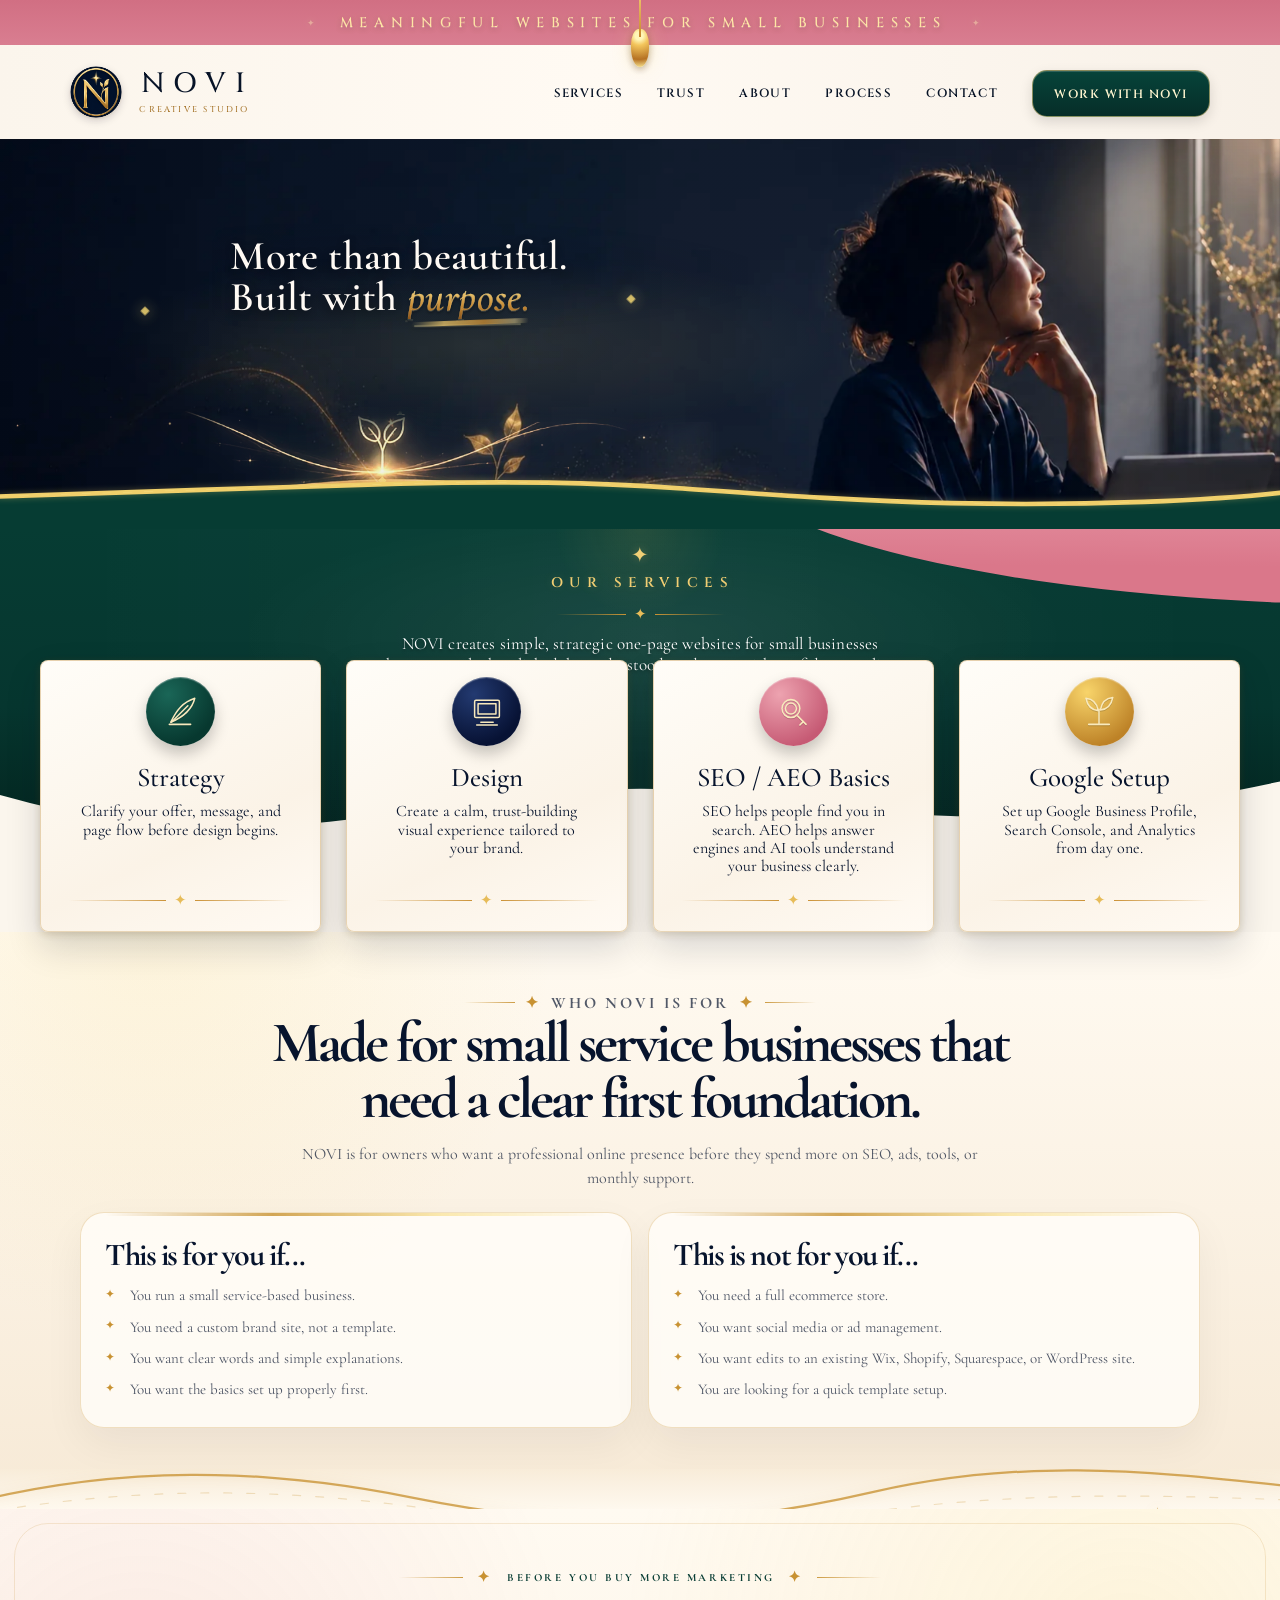
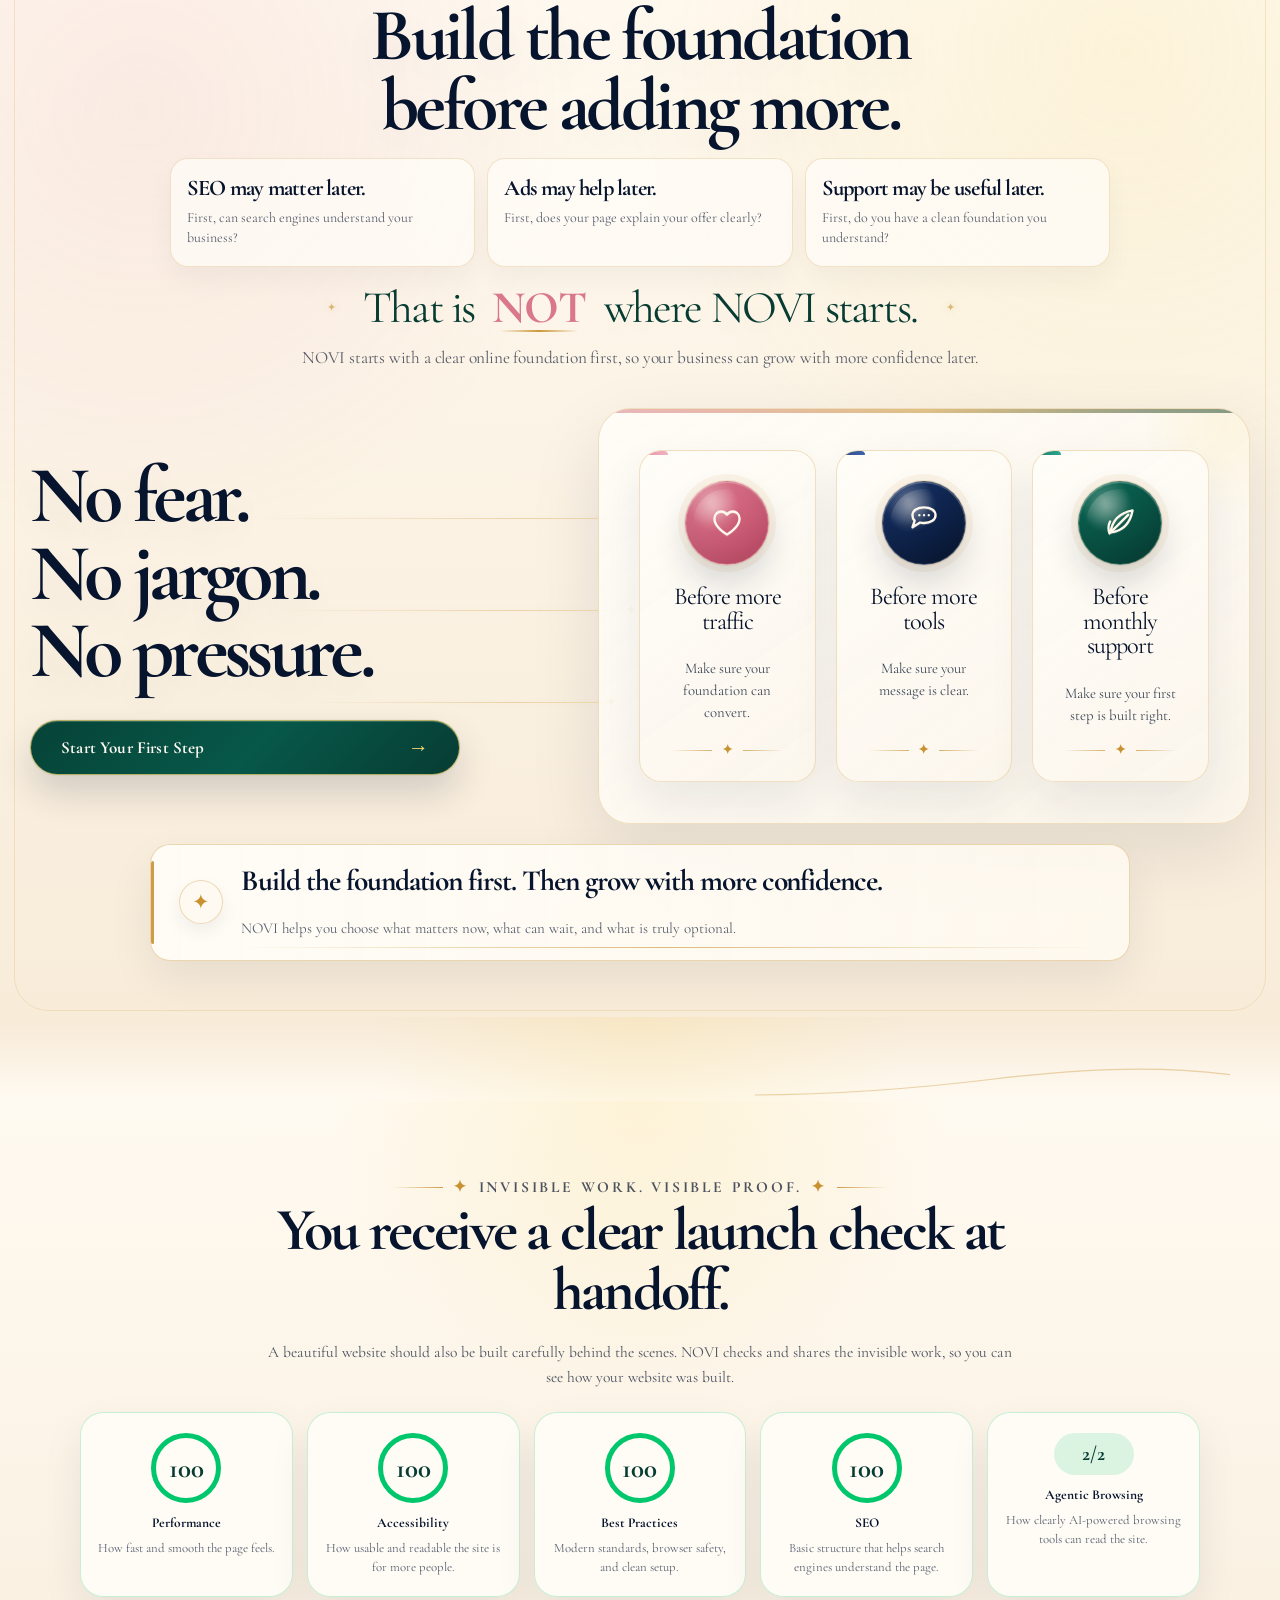
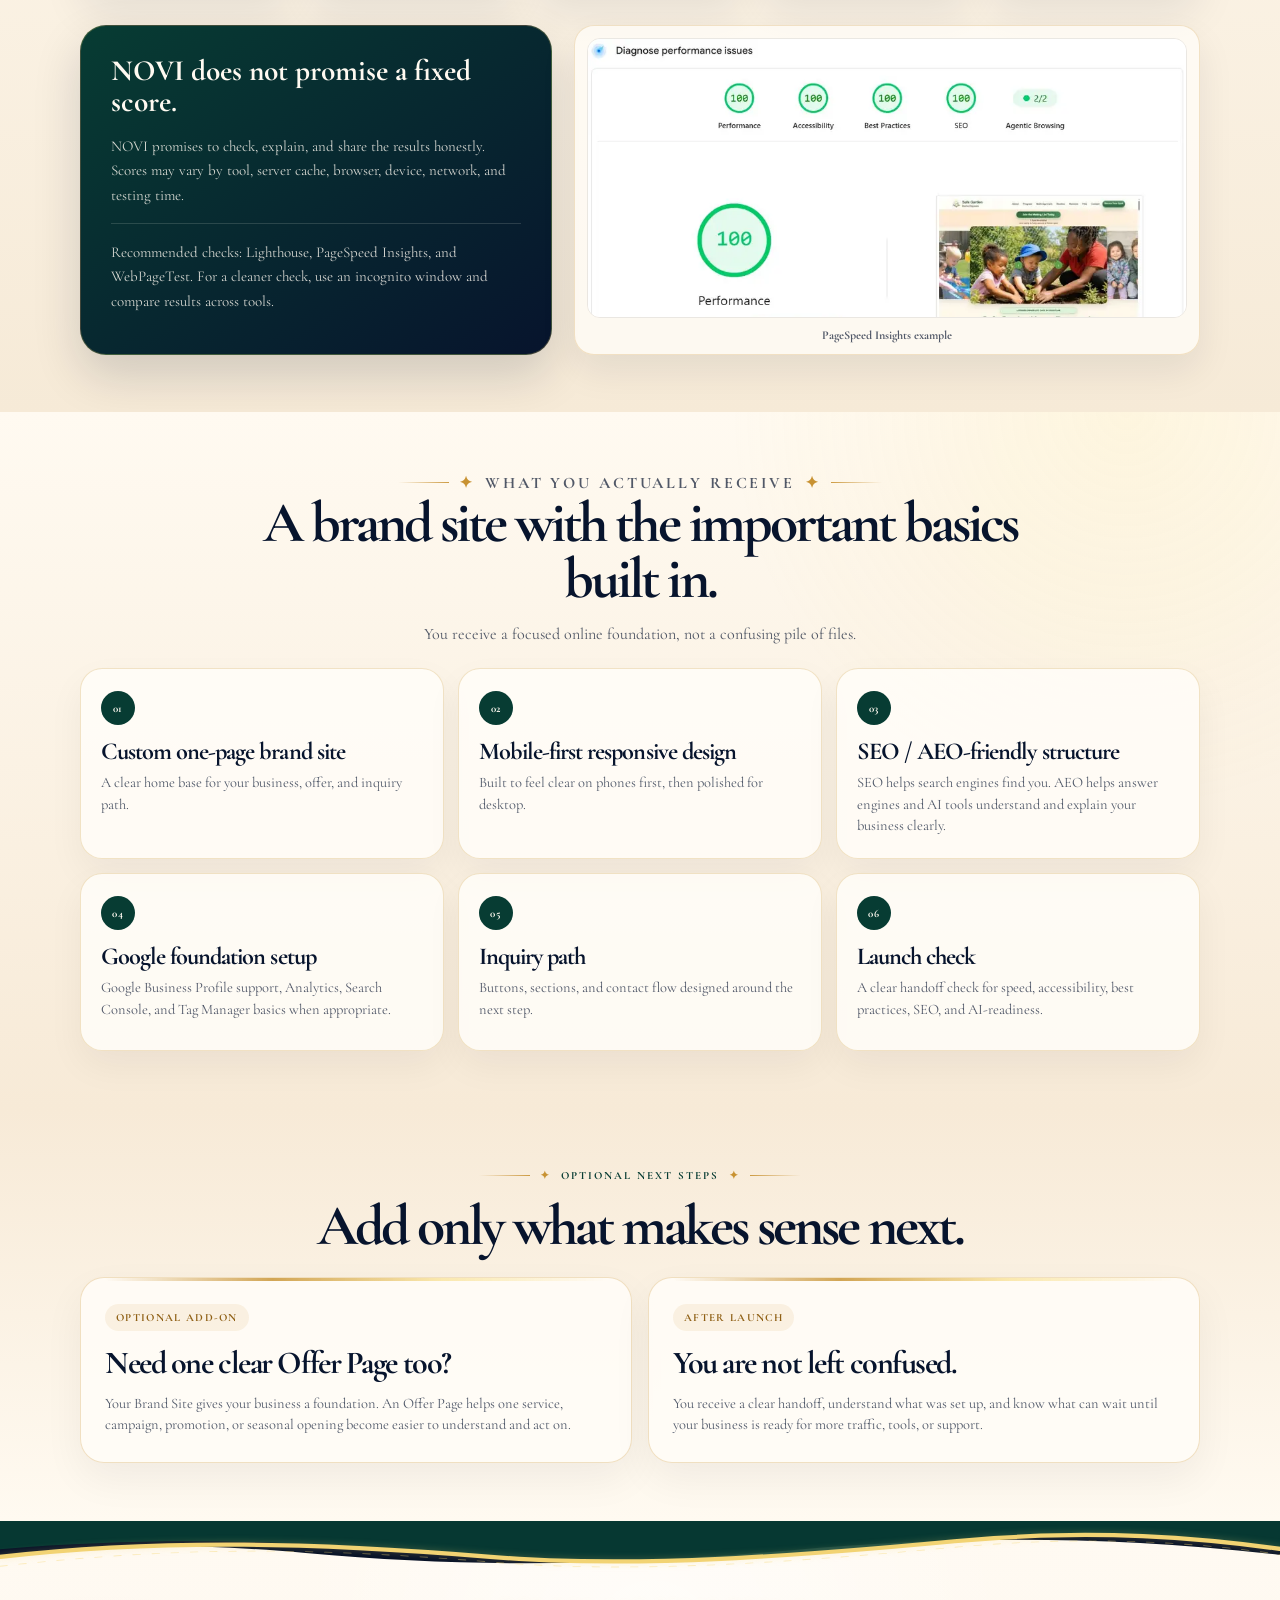
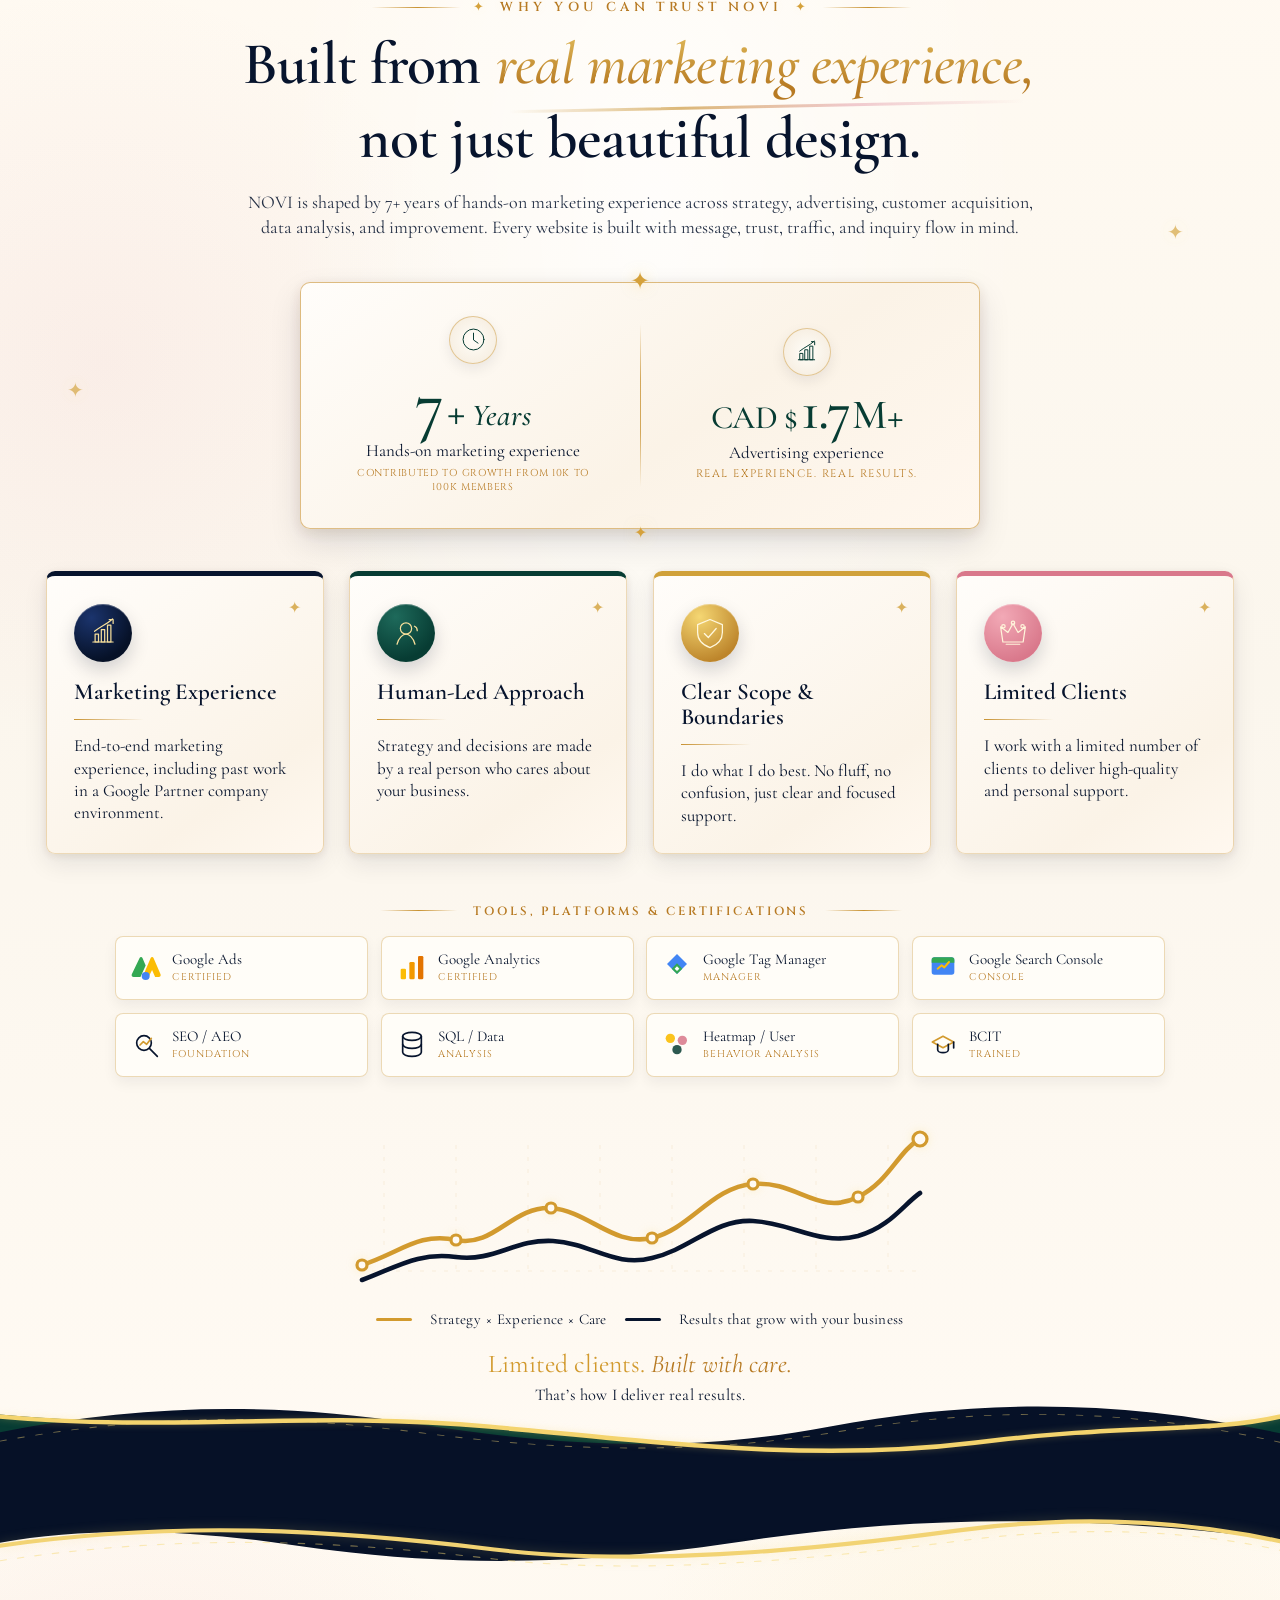
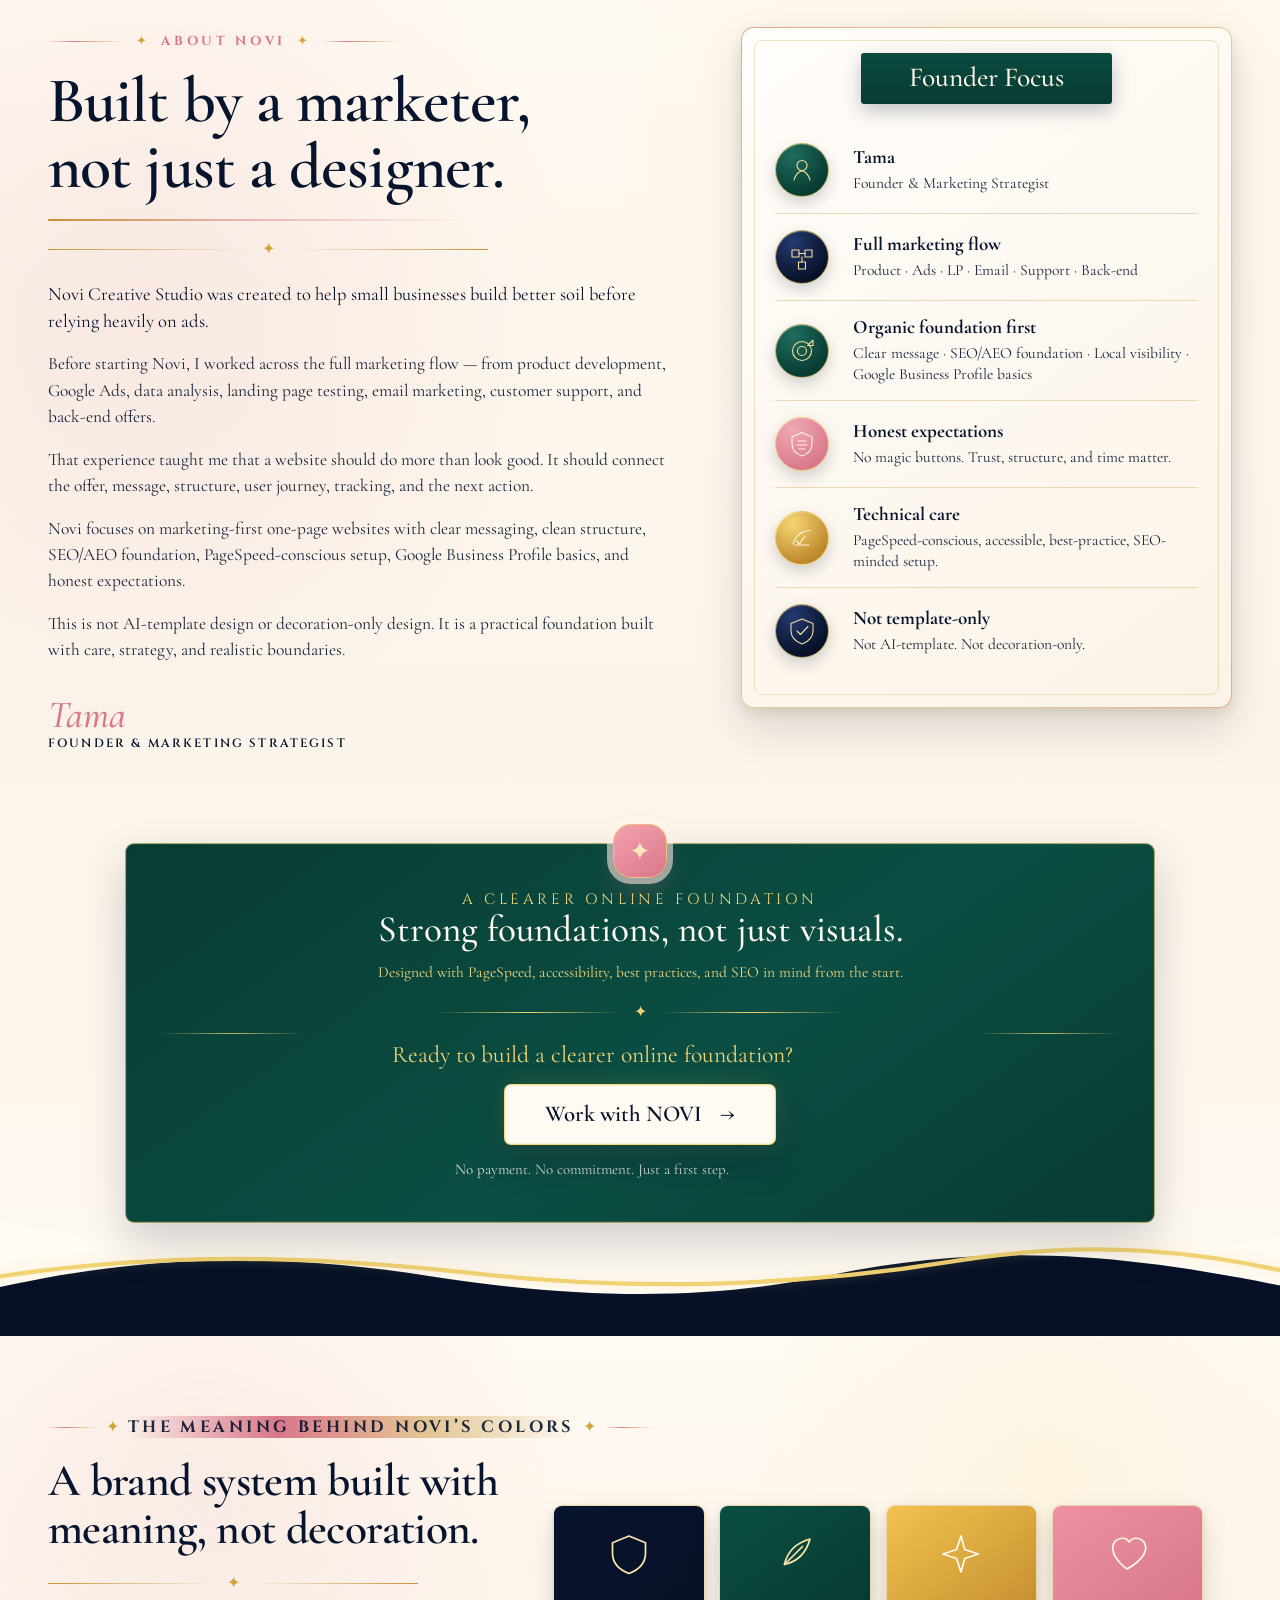
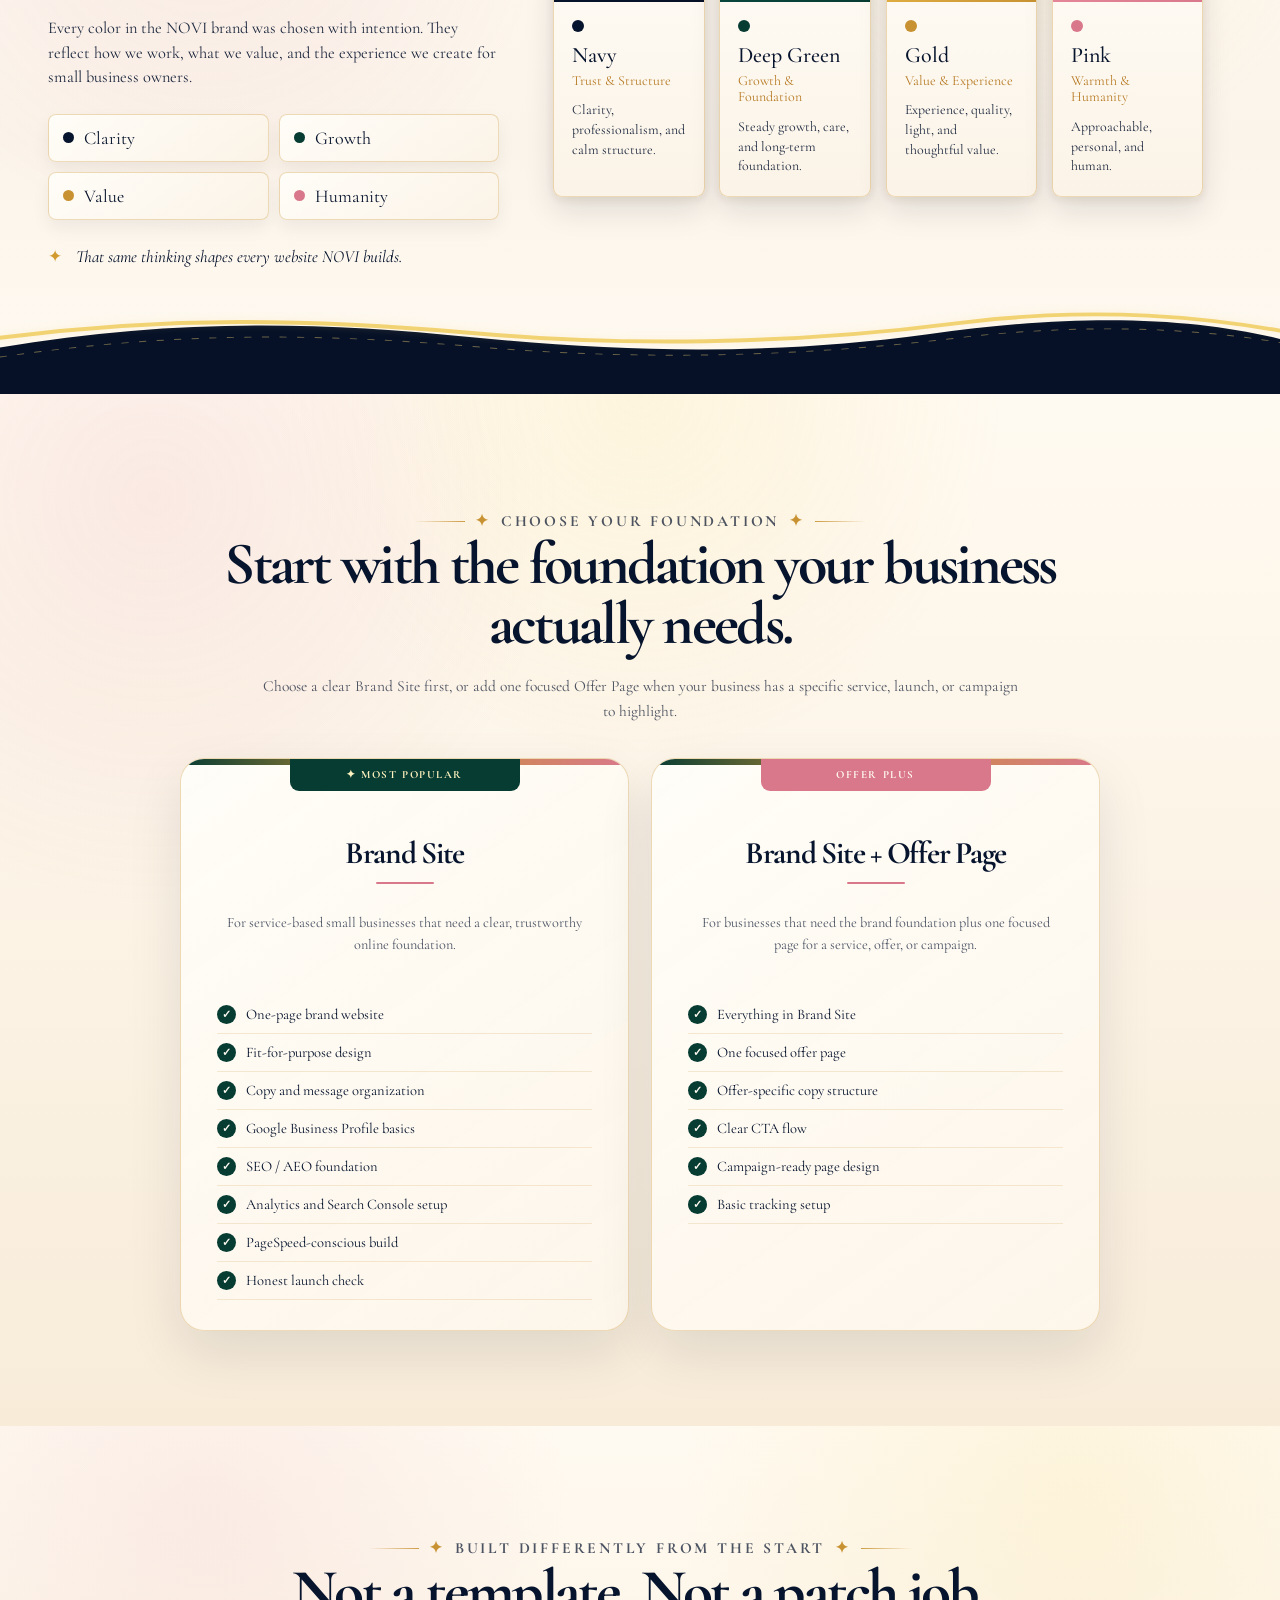
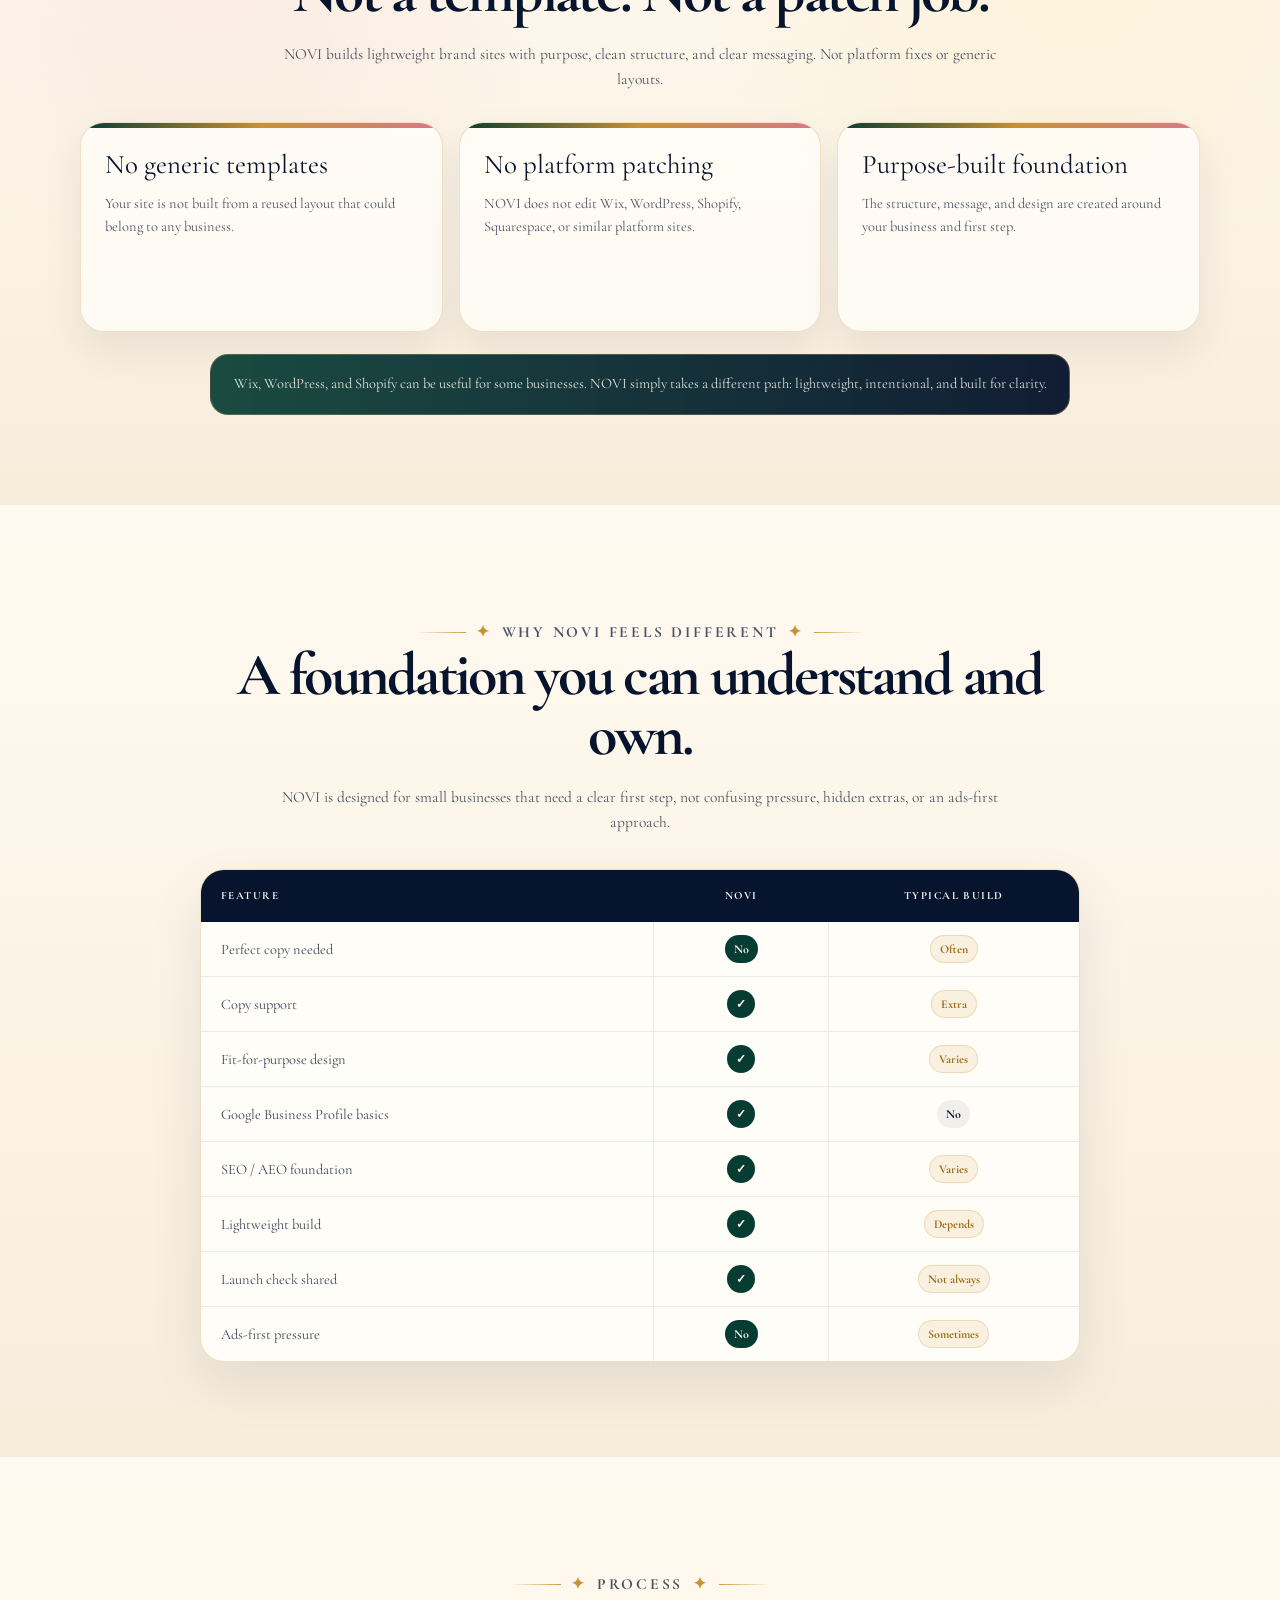
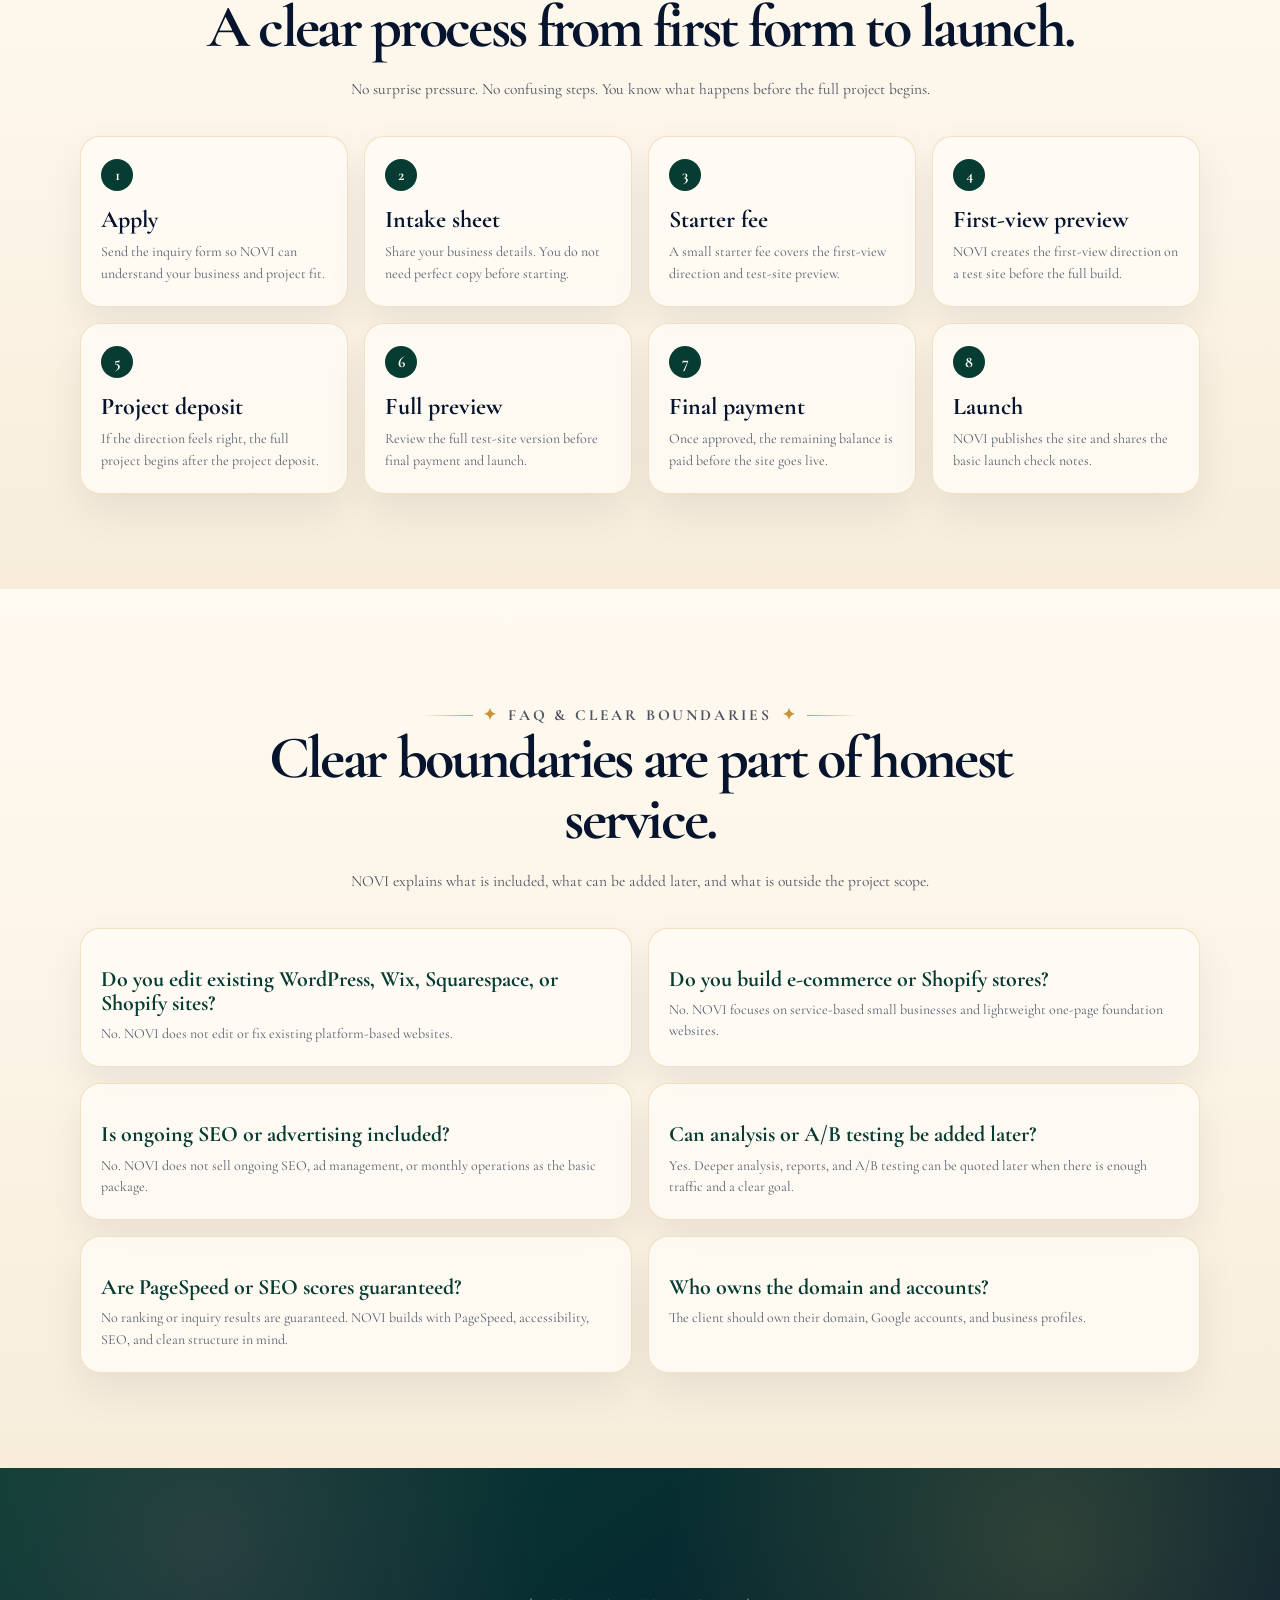
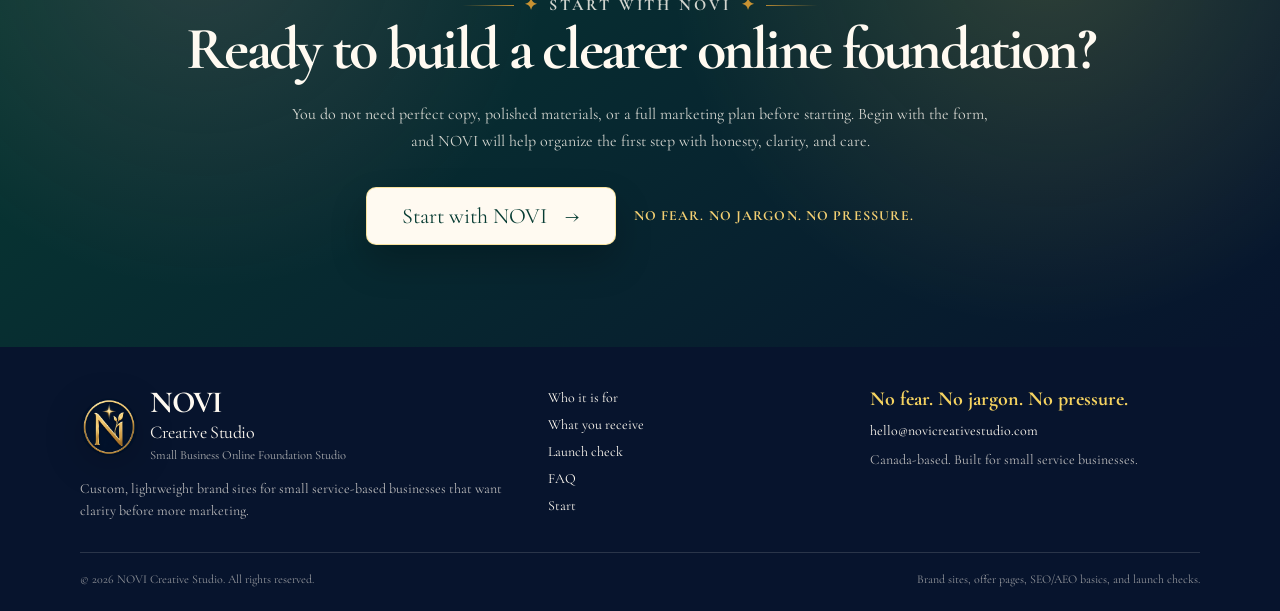
==== commit e6d9c914: "Add files via upload" ====
--- a/index.html
+++ b/index.html
@@ -21,16 +21,16 @@
   <meta name="twitter:description" content="NOVI Creative Studio creates simple, strategic one-page websites for small businesses, combining refined design, clear messaging, SEO/AEO basics, and launch-ready Google setup.">
   <meta name="twitter:image" content="https://novicreativestudio.ca/assets/social/novi-creative-studio-og-image.jpg">
 
-  <link rel="icon" href="assets/icons/favicon.ico?v=webp63" sizes="any">
-  <link rel="icon" type="image/png" sizes="32x32" href="assets/icons/favicon-32x32.png?v=webp63">
-  <link rel="icon" type="image/png" sizes="16x16" href="assets/icons/favicon-16x16.png?v=webp63">
-  <link rel="apple-touch-icon" sizes="180x180" href="assets/icons/apple-touch-icon.png?v=webp63">
+  <link rel="icon" href="assets/icons/favicon.ico?v=webp81" sizes="any">
+  <link rel="icon" type="image/png" sizes="32x32" href="assets/icons/favicon-32x32.png?v=webp81">
+  <link rel="icon" type="image/png" sizes="16x16" href="assets/icons/favicon-16x16.png?v=webp81">
+  <link rel="apple-touch-icon" sizes="180x180" href="assets/icons/apple-touch-icon.png?v=webp81">
   <link rel="manifest" href="site.webmanifest">
 
   <link rel="preconnect" href="https://fonts.googleapis.com">
   <link rel="preconnect" href="https://fonts.gstatic.com" crossorigin>
   <link href="https://fonts.googleapis.com/css2?family=Cinzel:wght@400;500;600;700&family=Cormorant+Garamond:wght@400;500;600;700&display=swap" rel="stylesheet">
-  <link rel="stylesheet" href="assets/css/styles.css?v=webp63" />
+  <link rel="stylesheet" href="assets/css/styles.css?v=webp81-calm-final-polish" />
 
   <script type="application/ld+json">
 {
@@ -94,7 +94,7 @@
 
   <header class="site-header">
     <a class="brand" href="#" aria-label="NOVI Creative Studio home">
-      <img class="brand-mark" src="assets/images/novi-creative-studio-logo-mark.png?v=webp63" width="64" height="64" alt="" aria-hidden="true" />
+      <img class="brand-mark" src="assets/images/novi-creative-studio-logo-mark.png?v=webp81" width="64" height="64" alt="" aria-hidden="true" />
       <span class="brand-text" aria-hidden="true">
         <strong>NOVI</strong>
         <small>Creative Studio</small>
@@ -119,8 +119,8 @@
   <main>
     <section class="hero-visual" aria-label="NOVI Creative Studio hero artwork">
       <picture class="hero-picture">
-        <source srcset="assets/images/novi-creative-studio-hero-mobile-optimized.webp?v=webp63" media="(max-width: 640px)">
-        <img src="assets/images/novi-creative-studio-hero-desktop.webp?v=webp63" width="1672" height="941" alt="NOVI Creative Studio hero image with gold light motif, strategic website design message, and a woman working beside a laptop" fetchpriority="high" />
+        <source srcset="assets/images/novi-creative-studio-hero-mobile-optimized.webp?v=webp81" media="(max-width: 640px)">
+        <img src="assets/images/novi-creative-studio-hero-desktop.webp?v=webp81" width="1672" height="941" alt="NOVI Creative Studio hero image with gold light motif, strategic website design message, and a woman working beside a laptop" fetchpriority="high" />
       </picture>
 
       <!-- Hero headline is live HTML text for SEO, not part of the image. -->
@@ -134,7 +134,7 @@
       <span class="hero-glow glow-window" aria-hidden="true"></span>
       <span class="hero-spark spark-two" aria-hidden="true"></span>
       <span class="hero-spark spark-three" aria-hidden="true"></span>
-      <img class="hero-gold-motif" src="assets/images/novi-creative-studio-gold-leaf-light-motif.webp?v=webp63" alt="" aria-hidden="true" />
+      <img class="hero-gold-motif" src="assets/images/novi-creative-studio-gold-leaf-light-motif.webp?v=webp81" alt="" aria-hidden="true" />
 
 
 
@@ -158,7 +158,7 @@
       </svg>
     </section>
 
-    <section class="service-cards" aria-label="NOVI services">
+    <section class="service-cards observed-service-cards" aria-label="NOVI services">
       <article class="service-card">
         <div class="icon-circle green">
           <svg viewBox="0 0 64 64" aria-hidden="true"><path d="M17 47c9-19 18-29 35-35-4 17-16 27-35 35Z"/><path d="M18 47l24-24"/><path d="M15 50h31"/></svg>
@@ -182,7 +182,7 @@
           <svg viewBox="0 0 64 64" aria-hidden="true"><circle cx="29" cy="27" r="13"/><circle cx="29" cy="27" r="8"/><path d="M39 38l12 12"/><path d="M47 46l-5 5"/></svg>
         </div>
         <h2>SEO / AEO Basics</h2>
-        <p>Build clear structure so your website can be found and understood.</p>
+        <p>SEO helps people find you in search. AEO helps answer engines and AI tools understand your business clearly.</p>
         <div class="card-line" aria-hidden="true"><span></span><b>✦</b><span></span></div>
       </article>
 
@@ -196,26 +196,102 @@
       </article>
     </section>
 
+    <section class="fit-scope-section observed-section" id="fit" aria-labelledby="fit-title">
+      <div class="fit-scope-inner">
+        <div class="fit-scope-head reveal-item">
+          <p class="novi-added-eyebrow"><span></span><b>✦</b> WHO NOVI IS FOR <b>✦</b><span></span></p>
+          <h2 id="fit-title">Made for small service businesses that need a clear first foundation.</h2>
+          <p>NOVI is for owners who want a professional online presence before they spend more on SEO, ads, tools, or monthly support.</p>
+        </div>
+        <div class="fit-scope-grid reveal-item">
+          <article class="fit-scope-card">
+            <h3>This is for you if...</h3>
+            <ul>
+              <li>You run a small service-based business.</li>
+              <li>You need a custom brand site, not a template.</li>
+              <li>You want clear words and simple explanations.</li>
+              <li>You want the basics set up properly first.</li>
+            </ul>
+          </article>
+          <article class="fit-scope-card fit-scope-card-muted">
+            <h3>This is not for you if...</h3>
+            <ul>
+              <li>You need a full ecommerce store.</li>
+              <li>You want social media or ad management.</li>
+              <li>You want edits to an existing Wix, Shopify, Squarespace, or WordPress site.</li>
+              <li>You are looking for a quick template setup.</li>
+            </ul>
+          </article>
+        </div>
+      </div>
+    </section>
+
+    <div class="services-to-calm-divider observed-section" aria-hidden="true">
+      <svg viewBox="0 0 1600 110" preserveAspectRatio="none" focusable="false">
+        <path class="divider-wave divider-main" d="M-35 60 C150 18 326 20 512 54 C728 94 885 92 1092 48 C1282 8 1442 24 1635 44"></path>
+        <path class="divider-wave divider-soft" d="M-35 74 C165 42 345 42 540 68 C750 96 902 92 1112 68 C1300 47 1458 52 1635 58"></path>
+      </svg>
+    </div>
+
     <section class="familiar-section observed-section" id="familiar" aria-labelledby="familiar-title">
+      <div class="familiar-scroll-sparkles" aria-hidden="true"><span></span><span></span><span></span><span></span><span></span></div>
       <div class="familiar-inner">
-        <div class="familiar-message reveal-item">
-          <p class="novi-added-eyebrow familiar-eyebrow"><span></span><b>✦</b> A CALMER WAY TO BUILD ONLINE <b>✦</b><span></span></p>
-          <h2 id="familiar-title">No fear.<br>No jargon.<br>No pressure.</h2>
-          <p class="familiar-tagline">Just a clear first step.</p>
-        </div>
-        <div class="familiar-support reveal-item">
-          <p class="familiar-lead">You do not need more pressure, more tools, or confusing marketing words before you understand what your business actually needs.</p>
-          <div class="promise-row" aria-label="NOVI promises">
-            <article class="promise-card promise-fear"><span class="promise-label">No fear</span><p>No scare tactics. No making you feel behind.</p></article>
-            <article class="promise-card promise-jargon"><span class="promise-label">No jargon</span><p>Clear words, simple explanations, and honest guidance.</p></article>
-            <article class="promise-card promise-pressure"><span class="promise-label">No pressure</span><p>Only the next useful step, not unnecessary upsells.</p></article>
-          </div>
-          <p class="familiar-bottom">NOVI helps you understand what matters now, what can wait, and what is truly optional.</p>
-        </div>
-      </div>
-    </section>
-
-    <section class="launch-proof-section observed-section" id="launch-check" aria-labelledby="launch-proof-title">
+        <div class="familiar-intro reveal-item">
+          <p class="novi-added-eyebrow familiar-eyebrow"><span></span><b>✦</b> BEFORE YOU BUY MORE MARKETING <b>✦</b><span></span></p>
+          <h2 id="familiar-title">Build the foundation before adding more.</h2>
+          <div class="foundation-mini-row" aria-label="What may matter later, after the foundation is clear">
+            <article><strong>SEO may matter later.</strong><span>First, can search engines understand your business?</span></article>
+            <article><strong>Ads may help later.</strong><span>First, does your page explain your offer clearly?</span></article>
+            <article><strong>Support may be useful later.</strong><span>First, do you have a clean foundation you understand?</span></article>
+          </div>
+          <p class="familiar-not">That is <strong>NOT</strong> where NOVI starts.</p>
+          <p class="familiar-clarity">NOVI starts with a clear online foundation first, so your business can grow with more confidence later.</p>
+        </div>
+
+        <div class="familiar-body">
+<div class="familiar-message reveal-item">
+            <h3><span>No fear.</span><span>No jargon.</span><span>No pressure.</span></h3>
+            <a class="familiar-tagline" href="#contact">Start Your First Step <span aria-hidden="true">→</span></a>
+            <div class="familiar-gold-lines" aria-hidden="true"><span></span><span></span><span></span></div>
+          </div>
+
+          <div class="familiar-support reveal-item">
+            <div class="promise-row" aria-label="NOVI promises">
+              <article class="promise-card promise-fear">
+                <span class="promise-icon" aria-hidden="true"><svg viewBox="0 0 42 42" focusable="false"><path d="M21 32S9 25.4 9 16.8c0-4 2.8-6.8 6.5-6.8 2.2 0 4.2 1.1 5.5 3 1.3-1.9 3.3-3 5.5-3 3.7 0 6.5 2.8 6.5 6.8C33 25.4 21 32 21 32Z"></path></svg></span>
+                <span class="promise-label">Before more traffic</span>
+                <p>Make sure your foundation can convert.</p>
+                <div class="promise-card-line" aria-hidden="true"><span></span><b>✦</b><span></span></div>
+              </article>
+              <article class="promise-card promise-jargon">
+                <span class="promise-icon" aria-hidden="true"><svg viewBox="0 0 42 42" focusable="false"><path d="M10 13.5c0-4.2 4.5-7.5 11-7.5s11 3.3 11 7.5S27.5 21 21 21c-1.3 0-2.6-.1-3.8-.5L10 25l2.1-6.2A6.8 6.8 0 0 1 10 13.5Z"></path><path d="M16.5 13.5h.1M21 13.5h.1M25.5 13.5h.1"></path></svg></span>
+                <span class="promise-label">Before more tools</span>
+                <p>Make sure your message is clear.</p>
+                <div class="promise-card-line" aria-hidden="true"><span></span><b>✦</b><span></span></div>
+              </article>
+              <article class="promise-card promise-pressure">
+                <span class="promise-icon" aria-hidden="true"><svg viewBox="0 0 42 42" focusable="false"><path d="M12 30c11.5-1.5 18.6-8.6 21-21-12.4 2.4-19.5 9.5-21 21Z"></path><path d="M12 30 29 13"></path><path d="M11 31c-1.5-4.4-1.3-8.2.6-11.5"></path></svg></span>
+                <span class="promise-label">Before monthly support</span>
+                <p>Make sure your first step is built right.</p>
+                <div class="promise-card-line" aria-hidden="true"><span></span><b>✦</b><span></span></div>
+              </article>
+            </div>
+</div>
+        </div>
+        <p class="familiar-bottom"><span class="familiar-bottom-mark" aria-hidden="true">✦</span><strong>Build the foundation first. Then grow with more confidence.</strong><span>NOVI helps you choose what matters now, what can wait, and what is truly optional.</span></p>
+      </div>
+    </section>
+    <div class="calm-to-proof-bridge observed-section" aria-label="Transition to launch check">
+      <div class="calm-to-proof-inner reveal-item">
+        <span class="bridge-line"></span>
+        <p><strong>Calm guidance first.</strong> Careful build behind the scenes.</p>
+        <span class="bridge-line"></span>
+      </div>
+      <svg class="bridge-wave" viewBox="0 0 1200 70" preserveAspectRatio="none" aria-hidden="true" focusable="false">
+        <path d="M0 38 C170 10 330 16 488 38 C650 61 790 60 958 34 C1084 15 1146 20 1200 28"></path>
+      </svg>
+    </div>
+<section class="launch-proof-section observed-section" id="launch-check" aria-labelledby="launch-proof-title">
       <div class="launch-proof-inner">
         <div class="launch-proof-copy reveal-item">
           <p class="novi-added-eyebrow"><span></span><b>✦</b> INVISIBLE WORK. VISIBLE PROOF. <b>✦</b><span></span></p>
@@ -239,11 +315,52 @@
           </div>
           <div class="launch-proof-images" aria-label="Example screenshots from website quality checks">
             <figure><img src="assets/images/novi-launch-check-pagespeed-insights.webp" alt="Example PageSpeed Insights result showing high website scores" loading="lazy"><figcaption>PageSpeed Insights example</figcaption></figure>
-            <figure><img src="assets/images/novi-launch-check-lighthouse.webp" alt="Example Lighthouse result showing high website scores" loading="lazy"><figcaption>Lighthouse example</figcaption></figure>
-          </div>
-        </div>
-      </div>
-    </section>
+          </div>
+        </div>
+      </div>
+    </section>
+
+
+    <section class="included-section observed-section" id="included" aria-labelledby="included-title">
+      <div class="included-inner">
+        <div class="included-head reveal-item">
+          <p class="novi-added-eyebrow"><span></span><b>✦</b> WHAT YOU ACTUALLY RECEIVE <b>✦</b><span></span></p>
+          <h2 id="included-title">A brand site with the important basics built in.</h2>
+          <p>You receive a focused online foundation, not a confusing pile of files.</p>
+        </div>
+        <div class="included-grid reveal-item">
+          <article><b>01</b><h3>Custom one-page brand site</h3><p>A clear home base for your business, offer, and inquiry path.</p></article>
+          <article><b>02</b><h3>Mobile-first responsive design</h3><p>Built to feel clear on phones first, then polished for desktop.</p></article>
+          <article><b>03</b><h3>SEO / AEO-friendly structure</h3><p>SEO helps search engines find you. AEO helps answer engines and AI tools understand and explain your business clearly.</p></article>
+          <article><b>04</b><h3>Google foundation setup</h3><p>Google Business Profile support, Analytics, Search Console, and Tag Manager basics when appropriate.</p></article>
+          <article><b>05</b><h3>Inquiry path</h3><p>Buttons, sections, and contact flow designed around the next step.</p></article>
+          <article><b>06</b><h3>Launch check</h3><p>A clear handoff check for speed, accessibility, best practices, SEO, and AI-readiness.</p></article>
+        </div>
+      </div>
+    </section>
+
+
+    <section class="next-options-section observed-section" id="next-options" aria-labelledby="next-options-title">
+      <div class="next-options-inner">
+        <div class="next-options-head reveal-item">
+          <p class="novi-added-eyebrow"><span></span><b>✦</b> OPTIONAL NEXT STEPS <b>✦</b><span></span></p>
+          <h2 id="next-options-title">Add only what makes sense next.</h2>
+        </div>
+        <div class="next-options-grid reveal-item">
+          <article class="next-option-card">
+            <span class="next-option-label">Optional add-on</span>
+            <h3>Need one clear Offer Page too?</h3>
+            <p>Your Brand Site gives your business a foundation. An Offer Page helps one service, campaign, promotion, or seasonal opening become easier to understand and act on.</p>
+          </article>
+          <article class="next-option-card">
+            <span class="next-option-label">After launch</span>
+            <h3>You are not left confused.</h3>
+            <p>You receive a clear handoff, understand what was set up, and know what can wait until your business is ready for more traffic, tools, or support.</p>
+          </article>
+        </div>
+      </div>
+    </section>
+
 
 
 <section class="trust-section" id="trust" aria-labelledby="trust-title">
@@ -514,7 +631,35 @@
         </div>
       </div>
     </section>
-<section class="difference-section observed-section" id="difference" aria-labelledby="difference-title">
+
+    <section class="built-differently-section observed-section" id="built-differently" aria-labelledby="built-differently-title">
+      <div class="built-differently-inner">
+        <div class="built-differently-heading reveal-item">
+          <p class="novi-added-eyebrow"><span></span><b>✦</b> BUILT DIFFERENTLY FROM THE START <b>✦</b><span></span></p>
+          <h2 id="built-differently-title">Not a template. Not a patch job.</h2>
+          <p>NOVI builds lightweight brand sites with purpose, clean structure, and clear messaging. Not platform fixes or generic layouts.</p>
+        </div>
+
+        <div class="built-differently-grid reveal-item">
+          <article>
+            <span>No generic templates</span>
+            <p>Your site is not built from a reused layout that could belong to any business.</p>
+          </article>
+          <article>
+            <span>No platform patching</span>
+            <p>NOVI does not edit Wix, WordPress, Shopify, Squarespace, or similar platform sites.</p>
+          </article>
+          <article>
+            <span>Purpose-built foundation</span>
+            <p>The structure, message, and design are created around your business and first step.</p>
+          </article>
+        </div>
+
+        <p class="built-differently-note reveal-item">Wix, WordPress, and Shopify can be useful for some businesses. NOVI simply takes a different path: lightweight, intentional, and built for clarity.</p>
+      </div>
+    </section>
+
+    <section class="difference-section observed-section" id="difference" aria-labelledby="difference-title">
       <div class="difference-inner"><div class="difference-heading reveal-item"><p class="novi-added-eyebrow"><span></span><b>✦</b> WHY NOVI FEELS DIFFERENT <b>✦</b><span></span></p><h2 id="difference-title">A foundation you can understand and own.</h2><p>NOVI is designed for small businesses that need a clear first step, not confusing pressure, hidden extras, or an ads-first approach.</p></div>
         <div class="difference-table reveal-item"><div class="diff-row diff-head"><div>Feature</div><div>NOVI</div><div>Typical build</div></div><div class="diff-row"><div>Perfect copy needed</div><div><span class="diff-mark yes">No</span></div><div><span class="diff-mark maybe">Often</span></div></div><div class="diff-row"><div>Copy support</div><div><span class="diff-mark yes">✓</span></div><div><span class="diff-mark maybe">Extra</span></div></div><div class="diff-row"><div>Fit-for-purpose design</div><div><span class="diff-mark yes">✓</span></div><div><span class="diff-mark maybe">Varies</span></div></div><div class="diff-row"><div>Google Business Profile basics</div><div><span class="diff-mark yes">✓</span></div><div><span class="diff-mark no">No</span></div></div><div class="diff-row"><div>SEO / AEO foundation</div><div><span class="diff-mark yes">✓</span></div><div><span class="diff-mark maybe">Varies</span></div></div><div class="diff-row"><div>Lightweight build</div><div><span class="diff-mark yes">✓</span></div><div><span class="diff-mark maybe">Depends</span></div></div><div class="diff-row"><div>Launch check shared</div><div><span class="diff-mark yes">✓</span></div><div><span class="diff-mark maybe">Not always</span></div></div><div class="diff-row"><div>Ads-first pressure</div><div><span class="diff-mark yes">No</span></div><div><span class="diff-mark maybe">Sometimes</span></div></div></div>
       </div>
@@ -523,8 +668,41 @@
     <section class="faq-section observed-section" id="faq" aria-labelledby="faq-title"><div class="faq-inner"><div class="faq-heading reveal-item"><p class="novi-added-eyebrow"><span></span><b>✦</b> FAQ & CLEAR BOUNDARIES <b>✦</b><span></span></p><h2 id="faq-title">Clear boundaries are part of honest service.</h2><p>NOVI explains what is included, what can be added later, and what is outside the project scope.</p></div><div class="faq-grid reveal-item"><article><h3>Do you edit existing WordPress, Wix, Squarespace, or Shopify sites?</h3><p>No. NOVI does not edit or fix existing platform-based websites.</p></article><article><h3>Do you build e-commerce or Shopify stores?</h3><p>No. NOVI focuses on service-based small businesses and lightweight one-page foundation websites.</p></article><article><h3>Is ongoing SEO or advertising included?</h3><p>No. NOVI does not sell ongoing SEO, ad management, or monthly operations as the basic package.</p></article><article><h3>Can analysis or A/B testing be added later?</h3><p>Yes. Deeper analysis, reports, and A/B testing can be quoted later when there is enough traffic and a clear goal.</p></article><article><h3>Are PageSpeed or SEO scores guaranteed?</h3><p>No ranking or inquiry results are guaranteed. NOVI builds with PageSpeed, accessibility, SEO, and clean structure in mind.</p></article><article><h3>Who owns the domain and accounts?</h3><p>The client should own their domain, Google accounts, and business profiles.</p></article></div></div></section>
     <section class="final-cta-section observed-section" id="contact" aria-labelledby="final-cta-title"><div class="final-cta-inner reveal-item"><p class="final-cta-eyebrow"><span></span><b>✦</b> START WITH NOVI <b>✦</b><span></span></p><h2 id="final-cta-title">Ready to build a clearer online foundation?</h2><p>You do not need perfect copy, polished materials, or a full marketing plan before starting. Begin with the form, and NOVI will help organize the first step with honesty, clarity, and care.</p><div class="final-cta-actions"><a class="final-cta-button" href="mailto:hello@novicreativestudio.com">Start with NOVI <span>→</span></a><span class="final-cta-note">No fear. No jargon. No pressure.</span></div></div></section>
 
+
+    <footer class="site-footer" aria-label="NOVI Creative Studio footer">
+      <div class="site-footer-inner">
+        <div class="footer-brand-block">
+          <a class="footer-brand" href="#top" aria-label="Back to top">
+            <img class="footer-brand-img" src="assets/images/novi-creative-studio-logo-mark.png?v=webp81" width="58" height="58" alt="" aria-hidden="true" />
+            <span class="footer-brand-text">
+              <strong>NOVI</strong>
+              <small>Creative Studio</small>
+              <em>Small Business Online Foundation Studio</em>
+            </span>
+          </a>
+          <p>Custom, lightweight brand sites for small service-based businesses that want clarity before more marketing.</p>
+        </div>
+        <nav class="footer-nav" aria-label="Footer navigation">
+          <a href="#fit">Who it is for</a>
+          <a href="#included">What you receive</a>
+          <a href="#launch-check">Launch check</a>
+          <a href="#faq">FAQ</a>
+          <a href="#contact">Start</a>
+        </nav>
+        <div class="footer-contact">
+          <p><strong>No fear. No jargon. No pressure.</strong></p>
+          <a href="mailto:hello@novicreativestudio.com">hello@novicreativestudio.com</a>
+          <span>Canada-based. Built for small service businesses.</span>
+        </div>
+      </div>
+      <div class="site-footer-bottom">
+        <span>© 2026 NOVI Creative Studio. All rights reserved.</span>
+        <span>Brand sites, offer pages, SEO/AEO basics, and launch checks.</span>
+      </div>
+    </footer>
+
 </main>
 
-  <script src="assets/js/script.js?v=webp63" defer></script>
+  <script src="assets/js/script.js?v=webp81" defer></script>
 </body>
 </html>
--- a/assets/css/styles.css
+++ b/assets/css/styles.css
@@ -763,8 +763,8 @@
 .icon-circle svg{
   position:relative;
   z-index:1;
-  width:42px;
-  height:42px;
+  width:44px;
+  height:44px;
   fill:none;
   stroke:#f8e9bd;
   stroke-width:2.2;
@@ -2077,7 +2077,7 @@
   }
   .color-card-body p{
     font-size:12.9px;
-    line-height:1.34;
+    line-height:1.38;
   }
 }
 
@@ -2187,3 +2187,2412 @@
 .choose-foundation-section .reveal-item,.familiar-section .reveal-item,.launch-proof-section .reveal-item,.difference-section .reveal-item,.process-section .reveal-item,.faq-section .reveal-item,.final-cta-section .reveal-item{opacity:0;transform:translateY(24px)}.choose-foundation-section.in-view .reveal-item,.familiar-section.in-view .reveal-item,.launch-proof-section.in-view .reveal-item,.difference-section.in-view .reveal-item,.process-section.in-view .reveal-item,.faq-section.in-view .reveal-item,.final-cta-section.in-view .reveal-item{animation:trustReveal .78s ease forwards}
 @media(max-width:980px){.choose-card-grid,.familiar-inner,.launch-proof-evidence{grid-template-columns:1fr}.promise-row,.launch-score-board{grid-template-columns:1fr}.promise-card{min-height:auto}.process-steps{grid-template-columns:repeat(2,1fr)}.launch-proof-images img{height:220px}}
 @media(max-width:720px){.choose-foundation-section,.familiar-section,.launch-proof-section,.difference-section,.process-section,.faq-section,.final-cta-section{padding:64px 16px}.familiar-section::before{inset:13px;border-radius:24px}.novi-added-eyebrow,.final-cta-eyebrow{justify-content:center;gap:7px;font-size:10px;letter-spacing:.12em;text-align:center}.novi-added-eyebrow span,.final-cta-eyebrow span{width:18px}.choose-heading h2,.launch-proof-copy h2,.difference-heading h2,.process-heading h2,.faq-heading h2,.final-cta-inner h2{font-size:clamp(32px,8.8vw,45px)}.familiar-message h2{font-size:clamp(34px,9.6vw,46px)}.familiar-support{padding:20px 18px;border-radius:22px}.familiar-lead{font-size:15px}.choose-card{min-height:auto;padding:40px 22px 22px;border-radius:20px}.choose-ribbon{min-width:210px;font-size:9.5px;padding:8px 12px 9px}.choose-card h3{font-size:31px}.choose-intro{min-height:0;font-size:13.5px}.choose-card li{font-size:13.6px}.promise-label{font-size:25px}.familiar-bottom{text-align:left}.launch-proof-images{grid-template-columns:1fr}.launch-proof-images img{height:210px}.diff-row{grid-template-columns:1.16fr .48fr .64fr}.diff-row>div{padding:11px 9px;font-size:12px}.diff-head>div{font-size:9px;letter-spacing:.08em}.process-steps,.faq-grid{grid-template-columns:1fr}.final-cta-actions{gap:13px}.final-cta-button{width:100%;max-width:330px;font-size:20px}.final-cta-note{width:100%;font-size:12px}}
+
+
+@media (max-width:720px){
+  /* No fear section: make it feel like one designed block, not a very long stack */
+  .familiar-section{
+    padding:48px 14px 54px;
+  }
+
+  .familiar-section::before{
+    inset:12px;
+    border-radius:22px;
+  }
+
+  .familiar-inner{
+    gap:18px;
+  }
+
+  .familiar-eyebrow{
+    justify-content:center;
+    margin-bottom:14px;
+  }
+
+  .familiar-message{
+    text-align:center;
+  }
+
+  .familiar-message h2{
+    font-size:clamp(31px,8.9vw,42px);
+    line-height:1.03;
+    letter-spacing:-.035em;
+  }
+
+  .familiar-tagline{
+    margin:14px auto 0;
+    padding:8px 13px;
+    font-size:12.5px;
+  }
+
+  .familiar-support{
+    padding:18px 16px;
+    border-radius:20px;
+  }
+
+  .familiar-lead{
+    margin-bottom:14px;
+    color:rgba(7,20,45,.78);
+    font-size:14px;
+    line-height:1.55;
+    text-align:left;
+  }
+
+  .promise-row{
+    gap:10px;
+  }
+
+  .promise-card{
+    display:grid;
+    grid-template-columns:auto 1fr;
+    column-gap:14px;
+    align-items:start;
+    min-height:0;
+    padding:16px 15px;
+    border-radius:17px;
+  }
+
+  .promise-card::before{
+    position:static;
+    grid-row:1 / span 2;
+    width:4px;
+    height:100%;
+    min-height:54px;
+    border-radius:999px;
+    align-self:stretch;
+  }
+
+  .promise-label{
+    margin:0 0 5px;
+    font-size:22px;
+    line-height:1.05;
+  }
+
+  .promise-card p{
+    grid-column:2;
+    font-size:13px;
+    line-height:1.42;
+  }
+
+  .familiar-bottom{
+    margin-top:12px;
+    padding:13px 15px;
+    border-radius:15px;
+    font-size:13.5px;
+    line-height:1.46;
+  }
+
+  /* Launch proof: more compact, scannable mobile layout */
+  .launch-proof-section{
+    padding:54px 14px 58px;
+  }
+
+  .launch-proof-copy{
+    margin-bottom:24px;
+  }
+
+  .launch-proof-copy h2{
+    font-size:clamp(31px,8.4vw,42px);
+    line-height:1.04;
+  }
+
+  .launch-proof-copy p{
+    margin-top:16px;
+    font-size:14.2px;
+    line-height:1.56;
+  }
+
+  .launch-score-board{
+    grid-template-columns:repeat(2,minmax(0,1fr));
+    gap:10px;
+    margin-bottom:20px;
+  }
+
+  .launch-score-card{
+    min-height:0;
+    padding:14px 11px;
+    border-radius:18px;
+    display:grid;
+    align-content:start;
+  }
+
+  .launch-score-card strong{
+    width:48px;
+    height:48px;
+    border-width:4px;
+    font-size:20px;
+    margin-bottom:9px;
+  }
+
+  .launch-score-card.score-agentic{
+    grid-column:1 / -1;
+  }
+
+  .launch-score-card.score-agentic strong{
+    width:70px;
+    height:32px;
+    font-size:16px;
+  }
+
+  .launch-score-card span{
+    font-size:12.2px;
+    margin-bottom:5px;
+  }
+
+  .launch-score-card p{
+    font-size:11.8px;
+    line-height:1.38;
+  }
+
+  .launch-proof-evidence{
+    gap:14px;
+  }
+
+  .launch-proof-text{
+    padding:20px 18px;
+    border-radius:20px;
+  }
+
+  .launch-proof-text h3{
+    font-size:clamp(27px,7.3vw,34px);
+    line-height:1.08;
+    margin-bottom:12px;
+  }
+
+  .launch-proof-text p{
+    font-size:13.8px;
+    line-height:1.54;
+  }
+
+  .launch-tool-note{
+    margin-top:12px!important;
+    padding-top:12px;
+  }
+
+  .launch-proof-images{
+    gap:12px;
+  }
+
+  .launch-proof-images figure{
+    padding:9px;
+    border-radius:17px;
+  }
+
+  .launch-proof-images img{
+    height:178px;
+    object-fit:cover;
+    object-position:top center;
+    border-radius:12px;
+  }
+
+  .launch-proof-images figcaption{
+    margin-top:8px;
+    font-size:11.5px;
+  }
+}
+
+
+/* v67 calm section polish */
+.service-cards.observed-service-cards .service-card{opacity:0;transform:translateY(24px);filter:none}
+.service-cards.observed-service-cards.services-in-view .service-card{animation:trustReveal .78s cubic-bezier(.22,1,.36,1) forwards}
+.service-cards.observed-service-cards.services-in-view .service-card:nth-child(2){animation-delay:.08s}
+.service-cards.observed-service-cards.services-in-view .service-card:nth-child(3){animation-delay:.16s}
+.service-cards.observed-service-cards.services-in-view .service-card:nth-child(4){animation-delay:.24s}
+
+.services-to-calm-divider{position:relative;overflow:hidden;height:96px;margin:-24px 0 -14px;background:linear-gradient(180deg,#f8ecd9 0%,#fffaf1 78%)}
+.services-to-calm-divider svg{position:absolute;left:0;top:50%;width:100%;height:96px;transform:translateY(-50%)}
+.divider-wave{fill:none;stroke-linecap:round;vector-effect:non-scaling-stroke}
+.divider-main{stroke:rgba(200,146,50,.78);stroke-width:2.25;stroke-dasharray:1320;stroke-dashoffset:1320;filter:drop-shadow(0 0 7px rgba(200,146,50,.24))}
+.divider-soft{stroke:rgba(200,146,50,.34);stroke-width:1.2;stroke-dasharray:8 15;opacity:.76}
+.services-to-calm-divider::after{content:"✦";position:absolute;right:9vw;top:34px;color:#c89232;font-size:18px;opacity:.72;filter:drop-shadow(0 0 7px rgba(200,146,50,.22))}
+.services-to-calm-divider.in-view .divider-main{animation:dividerDraw 1.55s cubic-bezier(.22,1,.36,1) forwards,dividerBreath 6.8s ease-in-out 1.5s infinite}
+.services-to-calm-divider.in-view .divider-soft{animation:dividerSoftMove 9.5s ease-in-out infinite}
+@keyframes dividerDraw{to{stroke-dashoffset:0}}
+@keyframes dividerBreath{0%,100%{transform:translateY(0);opacity:.76}50%{transform:translateY(-3px);opacity:.98}}
+@keyframes dividerSoftMove{0%,100%{stroke-dashoffset:0}50%{stroke-dashoffset:42}}
+
+.familiar-section{padding:clamp(76px,7vw,118px) 22px;background:radial-gradient(circle at 10% 17%,rgba(217,120,139,.13),transparent 29%),radial-gradient(circle at 90% 14%,rgba(245,211,96,.16),transparent 33%),linear-gradient(180deg,#fffaf1 0%,#f7ead7 100%)}
+.familiar-section::before{content:"";position:absolute;inset:26px;border:1px solid rgba(200,146,50,.20);border-radius:34px;pointer-events:none}
+.familiar-inner{position:relative;z-index:1;display:grid;grid-template-columns:1fr 1.08fr;gap:clamp(34px,5vw,72px);align-items:center;width:min(1180px,100%);margin:0 auto}
+.familiar-message{position:relative;min-width:0}.familiar-message::after{content:"";position:absolute;left:0;bottom:-20px;width:min(210px,44vw);height:1px;background:linear-gradient(90deg,rgba(200,146,50,.88),transparent);opacity:.6}
+.familiar-eyebrow{justify-content:flex-start;margin:0 0 22px;color:#073c33;font-size:clamp(11px,.92vw,14px);letter-spacing:.22em;font-weight:900;text-wrap:balance}
+.familiar-eyebrow span{width:clamp(34px,4.4vw,82px);background:linear-gradient(90deg,transparent,rgba(200,146,50,.9))}.familiar-eyebrow span:last-child{background:linear-gradient(90deg,rgba(200,146,50,.9),transparent)}
+.familiar-eyebrow b{display:inline-grid;place-items:center;width:22px;height:22px;flex:0 0 22px;border:1px solid rgba(200,146,50,.55);transform:rotate(45deg);color:#c89232;font-size:11px;line-height:1}.familiar-eyebrow b:first-of-type{margin-right:2px}.familiar-eyebrow b:last-of-type{display:none}.familiar-eyebrow b:first-of-type::before{content:"✦";transform:rotate(-45deg)}.familiar-eyebrow b:first-of-type{font-size:0}
+.familiar-message h2{margin:0;color:#07142d;font-family:var(--serif);font-size:clamp(58px,6.2vw,104px);line-height:.92;letter-spacing:-.058em;text-shadow:0 16px 38px rgba(7,20,45,.08)}
+.familiar-tagline{display:inline-flex;align-items:center;gap:34px;margin:28px 0 0;padding:14px 22px;border-radius:999px;background:linear-gradient(135deg,#073c33,#075446);color:#fffaf1;font-size:clamp(15px,1.1vw,18px);font-weight:900;letter-spacing:.02em;box-shadow:0 16px 32px rgba(7,20,45,.16),inset 0 1px 0 rgba(255,250,241,.16)}
+.familiar-tagline span{color:#f5d773;font-family:Georgia,serif;font-size:1.22em;line-height:1;transition:transform .25s ease}.familiar-tagline:hover span{transform:translateX(4px)}
+.familiar-gold-lines{position:absolute;right:clamp(-94px,-7vw,-30px);top:40%;width:clamp(210px,20vw,360px);height:230px;pointer-events:none;opacity:.98;z-index:2}
+.familiar-gold-lines span{position:absolute;right:0;width:0;height:1.5px;border-radius:999px;background:linear-gradient(90deg,rgba(200,146,50,.05),rgba(200,146,50,.82) 64%,rgba(245,215,115,.95));box-shadow:0 0 12px rgba(200,146,50,.22);transform-origin:left center}
+.familiar-gold-lines span::after{content:"✦";position:absolute;right:-10px;top:50%;color:#c89232;font-size:14px;transform:translateY(-50%);opacity:0}
+.familiar-gold-lines span:nth-child(1){top:0}.familiar-gold-lines span:nth-child(2){top:86px;width:0;max-width:86%;right:18px}.familiar-gold-lines span:nth-child(3){top:172px;width:0;max-width:72%;right:36px}
+.familiar-section.in-view .familiar-gold-lines span{animation:goldLineGrow 1.18s cubic-bezier(.22,1,.36,1) forwards}.familiar-section.in-view .familiar-gold-lines span::after{animation:goldPointIn .62s ease forwards .9s}
+.familiar-section.in-view .familiar-gold-lines span:nth-child(2){animation-delay:.15s}.familiar-section.in-view .familiar-gold-lines span:nth-child(2)::after{animation-delay:1.05s}.familiar-section.in-view .familiar-gold-lines span:nth-child(3){animation-delay:.30s}.familiar-section.in-view .familiar-gold-lines span:nth-child(3)::after{animation-delay:1.20s}
+@keyframes goldLineGrow{0%{width:0;opacity:0;transform:translateX(-12px)}100%{width:100%;opacity:1;transform:translateX(0)}}
+@keyframes goldPointIn{to{opacity:1}}
+
+.familiar-support{position:relative;padding:clamp(28px,3vw,42px);border:1px solid rgba(200,146,50,.26);border-radius:32px;background:linear-gradient(145deg,rgba(255,253,248,.9),rgba(251,246,237,.8));box-shadow:0 24px 68px rgba(7,20,45,.10);overflow:hidden}.familiar-support::before{content:"";position:absolute;inset:0 0 auto 0;height:5px;background:linear-gradient(90deg,rgba(217,120,139,.78),rgba(200,146,50,.78),rgba(7,60,51,.72));opacity:.72}.familiar-support::after{content:"";position:absolute;right:-70px;top:-76px;width:190px;height:190px;border-radius:50%;background:radial-gradient(circle,rgba(245,215,115,.17),transparent 64%);pointer-events:none}
+.familiar-lead{position:relative;margin:0 0 26px;color:rgba(7,20,45,.86);font-size:clamp(18px,1.35vw,23px);line-height:1.52;letter-spacing:-.01em;text-wrap:balance}
+.promise-row{display:grid;grid-template-columns:repeat(3,minmax(0,1fr));gap:16px}
+.promise-card{position:relative;display:flex;flex-direction:column;align-items:center;min-height:230px;padding:25px 18px 21px;border-radius:22px;background:rgba(255,250,241,.84);border:1px solid rgba(200,146,50,.23);box-shadow:0 14px 34px rgba(7,20,45,.06);text-align:center;overflow:hidden}.promise-card::before{content:"";position:absolute;top:0;left:0;right:0;height:4px;background:var(--gold)}.promise-fear::before{background:#d9788b}.promise-jargon::before{background:#07142d}.promise-pressure::before{background:#073c33}
+.promise-icon{display:grid;place-items:center;width:70px;height:70px;margin:0 0 17px;border-radius:50%;background:rgba(200,146,50,.10);border:1px solid rgba(200,146,50,.18)}.promise-icon svg{width:38px;height:38px;fill:none;stroke:currentColor;stroke-width:2.15;stroke-linecap:round;stroke-linejoin:round}.promise-fear .promise-icon{color:#d9788b;background:rgba(217,120,139,.12)}.promise-jargon .promise-icon{color:#07142d;background:rgba(7,20,45,.055)}.promise-pressure .promise-icon{color:#073c33;background:rgba(7,60,51,.085)}
+.promise-label{display:block;margin:0 0 12px;color:#07142d;font-family:var(--serif);font-size:clamp(27px,2vw,36px);line-height:1;letter-spacing:-.035em}.promise-label::after{content:"✦";display:block;margin:13px auto 0;color:#c89232;font-size:13px;line-height:1}.promise-fear .promise-label::after{color:#d9788b}.promise-jargon .promise-label::after{color:#07142d}.promise-pressure .promise-label::after{color:#073c33}
+.promise-card p{margin:0;color:rgba(7,20,45,.72);font-size:14.2px;line-height:1.48}.familiar-bottom{display:grid;grid-template-columns:auto 1fr;column-gap:16px;row-gap:2px;align-items:center;margin:24px 0 0;padding:17px 22px;border-radius:18px;background:linear-gradient(90deg,#073c33,#07142d);border:1px solid rgba(245,215,115,.26);box-shadow:0 18px 36px rgba(7,20,45,.10);color:#fffaf1}.familiar-bottom-mark{grid-row:1 / span 2;display:grid;place-items:center;width:42px;height:42px;border-radius:50%;border:1px solid rgba(245,215,115,.36);color:#f5d773;font-size:18px}.familiar-bottom strong{font-size:clamp(16px,1.18vw,19px);line-height:1.25;letter-spacing:.01em}.familiar-bottom span:last-child{color:rgba(255,250,241,.78);font-size:13.5px;line-height:1.35}
+
+.calm-to-proof-bridge{position:relative;padding:28px 22px;background:linear-gradient(180deg,#f7ead7 0%,#fffaf1 100%);color:#073c33}.calm-to-proof-inner{width:min(860px,100%);margin:0 auto;display:grid;grid-template-columns:1fr auto 1fr;align-items:center;gap:18px}.calm-to-proof-inner span{height:1px;background:linear-gradient(90deg,transparent,rgba(200,146,50,.78))}.calm-to-proof-inner span:last-child{background:linear-gradient(90deg,rgba(200,146,50,.78),transparent)}.calm-to-proof-inner p{margin:0;font-family:var(--serif);color:#073c33;font-size:clamp(20px,2vw,30px);line-height:1.1;text-align:center}.calm-to-proof-bridge .reveal-item{opacity:0;transform:translateY(24px)}.calm-to-proof-bridge.in-view .reveal-item{animation:trustReveal .78s ease forwards}
+
+.launch-score-board{position:relative}.launch-score-board::before,.launch-score-board::after{content:"✦";position:absolute;color:#c89232;font-size:18px;opacity:0;pointer-events:none}.launch-score-board::before{top:-18px;left:8%}.launch-score-board::after{top:-8px;right:9%}.launch-proof-section.in-view .launch-score-board::before,.launch-proof-section.in-view .launch-score-board::after{animation:proofSparkle 3.8s ease-in-out infinite}.launch-proof-section.in-view .launch-score-board::after{animation-delay:1.2s}@keyframes proofSparkle{0%,78%,100%{opacity:0;transform:scale(.7) rotate(0deg)}84%{opacity:.9;transform:scale(1.1) rotate(16deg)}90%{opacity:.35;transform:scale(.92) rotate(0deg)}}.launch-proof-images{grid-template-columns:1fr}.launch-proof-images figure:nth-child(n+2){display:none}.launch-proof-images img{height:280px}.launch-proof-evidence{grid-template-columns:.86fr 1.14fr}
+
+/* Built differently segment */
+.built-differently-section{position:relative;overflow:hidden;padding:clamp(76px,7vw,112px) 22px;color:#07142d;background:radial-gradient(circle at 16% 14%,rgba(217,120,139,.10),transparent 30%),radial-gradient(circle at 84% 10%,rgba(245,211,96,.15),transparent 32%),linear-gradient(180deg,#fffaf1 0%,#f8eddb 100%)}
+.built-differently-inner{width:min(1120px,100%);margin:0 auto}.built-differently-heading{width:min(850px,100%);margin:0 auto 30px;text-align:center}.built-differently-heading h2{margin:0;font-family:var(--serif);font-size:clamp(38px,4.8vw,74px);line-height:1;letter-spacing:-.045em}.built-differently-heading p{width:min(720px,100%);margin:20px auto 0;color:rgba(7,20,45,.72);font-size:clamp(15.5px,1.1vw,17.5px);line-height:1.62}.built-differently-grid{display:grid;grid-template-columns:repeat(3,1fr);gap:16px}.built-differently-grid article{position:relative;min-height:210px;padding:28px 24px;border-radius:24px;background:rgba(255,253,248,.82);border:1px solid rgba(200,146,50,.26);box-shadow:0 18px 42px rgba(7,20,45,.075);overflow:hidden}.built-differently-grid article::before{content:"";position:absolute;top:0;left:0;right:0;height:5px;background:linear-gradient(90deg,#073c33,#c89232,#d9788b)}.built-differently-grid span{display:block;margin:0 0 14px;font-family:var(--serif);color:#07142d;font-size:clamp(26px,2.1vw,38px);line-height:1.02}.built-differently-grid p{margin:0;color:rgba(7,20,45,.72);font-size:14.5px;line-height:1.58}.built-differently-note{width:min(860px,100%);margin:22px auto 0;padding:18px 22px;border-radius:18px;background:linear-gradient(90deg,rgba(7,60,51,.92),rgba(7,20,45,.96));color:rgba(255,250,241,.88);text-align:center;border:1px solid rgba(245,211,96,.24);font-size:14.5px;line-height:1.58}.built-differently-section .reveal-item{opacity:0;transform:translateY(24px)}.built-differently-section.in-view .reveal-item{animation:trustReveal .78s ease forwards}.built-differently-section.in-view .reveal-item:nth-child(2){animation-delay:.08s}.built-differently-section.in-view .reveal-item:nth-child(3){animation-delay:.16s}
+
+@media (prefers-reduced-motion:reduce){.service-cards.observed-service-cards .service-card,.built-differently-section .reveal-item,.calm-to-proof-bridge .reveal-item,.familiar-section .reveal-item{opacity:1;transform:none}.service-cards.observed-service-cards.services-in-view .service-card,.built-differently-section.in-view .reveal-item,.calm-to-proof-bridge.in-view .reveal-item,.familiar-section.in-view .reveal-item,.familiar-section.in-view .familiar-gold-lines span,.familiar-section.in-view .familiar-gold-lines span::after,.services-to-calm-divider.in-view .divider-main,.services-to-calm-divider.in-view .divider-soft,.launch-proof-section.in-view .launch-score-board::before,.launch-proof-section.in-view .launch-score-board::after{animation:none}.familiar-gold-lines span{width:100%}.familiar-gold-lines span::after{opacity:1}.divider-main{stroke-dashoffset:0}}
+@media(max-width:1100px){.familiar-inner{grid-template-columns:1fr;gap:30px}.familiar-message{text-align:center}.familiar-eyebrow{justify-content:center}.familiar-message::after{left:50%;transform:translateX(-50%)}.familiar-gold-lines{display:none}.familiar-support{max-width:880px;margin:0 auto}.built-differently-grid{grid-template-columns:1fr}.built-differently-grid article{min-height:auto}.launch-proof-evidence{grid-template-columns:1fr}}
+@media(max-width:760px){.services-to-calm-divider{height:70px;margin:-10px 0 -8px}.services-to-calm-divider svg{height:70px}.services-to-calm-divider::after{right:7vw;top:24px;font-size:15px}.familiar-section{padding:58px 14px 62px}.familiar-section::before{inset:12px;border-radius:24px}.familiar-inner{gap:20px}.familiar-eyebrow{gap:8px;margin-bottom:16px;font-size:10.5px;letter-spacing:.14em}.familiar-eyebrow span{width:20px}.familiar-eyebrow b{width:18px;height:18px;flex-basis:18px;font-size:0}.familiar-message h2{font-size:clamp(42px,13vw,58px);line-height:.96;letter-spacing:-.05em}.familiar-tagline{margin-top:18px;padding:11px 16px;gap:22px;font-size:14px}.familiar-support{padding:20px 16px 18px;border-radius:24px}.familiar-lead{margin-bottom:16px;font-size:15px;line-height:1.55;text-align:left;text-wrap:auto}.promise-row{grid-template-columns:1fr;gap:10px}.promise-card{display:grid;grid-template-columns:auto 1fr;column-gap:14px;align-items:center;min-height:0;padding:15px;border-radius:18px;text-align:left}.promise-card::before{top:0;bottom:0;left:0;right:auto;width:4px;height:auto}.promise-icon{grid-row:1 / span 2;width:50px;height:50px;margin:0}.promise-icon svg{width:29px;height:29px}.promise-label{margin:0 0 5px;font-size:25px}.promise-label::after{display:none}.promise-card p{font-size:13.3px;line-height:1.42}.familiar-bottom{grid-template-columns:1fr;margin-top:13px;padding:16px 15px;text-align:left}.familiar-bottom-mark{display:none}.familiar-bottom strong{font-size:15.5px}.familiar-bottom span:last-child{font-size:12.8px}.calm-to-proof-bridge{padding:18px 16px}.calm-to-proof-inner{grid-template-columns:1fr;gap:10px}.calm-to-proof-inner span{width:52%;margin:0 auto}.calm-to-proof-inner p{font-size:22px}.launch-proof-images img{height:190px}.launch-proof-evidence{gap:14px}.built-differently-section{padding:60px 16px}.built-differently-heading h2{font-size:clamp(32px,8.6vw,45px)}.built-differently-grid{gap:12px}.built-differently-grid article{padding:23px 20px;border-radius:20px}.built-differently-grid span{font-size:27px}.built-differently-note{text-align:left;padding:16px 18px}}
+
+/* v71 final calm section implementation: centered sales-message intro + polished promise cards */
+.familiar-section{
+  padding:clamp(72px,6.6vw,108px) 22px clamp(76px,7vw,116px);
+  background:
+    radial-gradient(circle at 11% 18%,rgba(217,120,139,.105),transparent 30%),
+    radial-gradient(circle at 88% 13%,rgba(245,211,96,.145),transparent 34%),
+    linear-gradient(180deg,#fffaf1 0%,#f8ecd9 100%);
+}
+.familiar-section::before{
+  content:"";
+  position:absolute;
+  inset:26px;
+  border:1px solid rgba(200,146,50,.18);
+  border-radius:34px;
+  pointer-events:none;
+}
+.familiar-inner{
+  position:relative;
+  z-index:1;
+  width:min(1220px,100%);
+  margin:0 auto;
+  display:block;
+}
+.familiar-intro{
+  width:min(1020px,100%);
+  margin:0 auto clamp(42px,4.8vw,66px);
+  text-align:center;
+}
+.familiar-eyebrow{
+  justify-content:center;
+  gap:10px;
+  margin:0 0 16px;
+  color:#073c33;
+  font-size:clamp(11px,.86vw,13px);
+  letter-spacing:.23em;
+  font-weight:900;
+}
+.familiar-eyebrow span{
+  width:clamp(40px,5.2vw,98px);
+  background:linear-gradient(90deg,transparent,rgba(200,146,50,.9));
+}
+.familiar-eyebrow span:last-child{background:linear-gradient(90deg,rgba(200,146,50,.9),transparent)}
+.familiar-eyebrow b{
+  display:inline;
+  width:auto;
+  height:auto;
+  border:0;
+  transform:none;
+  color:#c89232;
+  font-size:14px;
+  line-height:1;
+}
+.familiar-eyebrow b:first-of-type::before{content:none}
+.familiar-eyebrow b:last-of-type{display:inline}
+.familiar-intro h2{
+  margin:0 auto;
+  color:#07142d;
+  font-family:var(--serif);
+  font-size:clamp(46px,5.8vw,92px);
+  line-height:.94;
+  letter-spacing:-.048em;
+  text-shadow:0 16px 42px rgba(7,20,45,.07);
+  text-wrap:balance;
+}
+.familiar-intro h2 em{
+  color:#073c33;
+  font-style:italic;
+  letter-spacing:-.04em;
+}
+.familiar-sales-lines{
+  margin:clamp(18px,1.9vw,26px) auto 0;
+  color:#07142d;
+  font-family:var(--serif);
+  font-size:clamp(18px,1.45vw,24px);
+  line-height:1.38;
+  letter-spacing:-.018em;
+}
+.familiar-sales-lines p{margin:2px 0}
+.familiar-sales-lines::after{
+  content:"";
+  display:block;
+  width:88px;
+  height:2px;
+  margin:15px auto 0;
+  border-radius:999px;
+  background:linear-gradient(90deg,rgba(200,146,50,.12),rgba(200,146,50,.75),rgba(245,215,115,.12));
+  box-shadow:0 0 10px rgba(200,146,50,.12);
+}
+.familiar-not{
+  position:relative;
+  display:flex;
+  align-items:center;
+  justify-content:center;
+  gap:18px;
+  margin:clamp(22px,2.35vw,30px) auto 0;
+  color:#073c33;
+  font-family:var(--serif);
+  font-size:clamp(30px,3.55vw,58px);
+  line-height:1;
+  letter-spacing:-.04em;
+  text-wrap:balance;
+}
+.familiar-not::before,.familiar-not::after{
+  content:"✦";
+  color:#c89232;
+  font-size:clamp(16px,1.4vw,22px);
+  filter:drop-shadow(0 0 8px rgba(200,146,50,.24));
+}
+.familiar-not strong{
+  color:#d9788b;
+  letter-spacing:-.02em;
+}
+.familiar-clarity{
+  width:min(900px,100%);
+  margin:16px auto 0;
+  color:#07142d;
+  font-size:clamp(17.5px,1.32vw,22.5px);
+  line-height:1.62;
+  letter-spacing:-.01em;
+  text-wrap:balance;
+}
+.clarity-key{
+  position:relative;
+  display:inline-block;
+  color:#073c33;
+  font-weight:700;
+}
+.clarity-key>span{position:relative;z-index:1}
+.clarity-key::after{
+  content:"";
+  position:absolute;
+  left:3%;
+  right:3%;
+  bottom:-.08em;
+  height:2px;
+  border-radius:999px;
+  background:linear-gradient(90deg,rgba(200,146,50,.15),rgba(200,146,50,.9),rgba(245,215,115,.25));
+  box-shadow:0 4px 10px rgba(200,146,50,.15);
+  z-index:0;
+  transform:scaleX(0);
+  transform-origin:left center;
+}
+.clarity-key::before{
+  content:"";
+  position:absolute;
+  left:14%;
+  right:14%;
+  bottom:-.26em;
+  height:1px;
+  border-radius:999px;
+  background:linear-gradient(90deg,transparent,rgba(7,20,45,.18),transparent);
+  opacity:.55;
+  transform:scaleX(0);
+  transform-origin:left center;
+}
+.familiar-body{
+  display:grid;
+  grid-template-columns:minmax(320px,.95fr) minmax(640px,1.2fr);
+  gap:clamp(36px,4vw,58px);
+  align-items:center;
+}
+.familiar-message{
+  position:relative;
+  min-width:0;
+}
+.familiar-message::after{display:none}
+.familiar-message h3{
+  margin:0;
+  color:#07142d;
+  font-family:var(--serif);
+  font-size:clamp(56px,6.3vw,102px);
+  line-height:.96;
+  letter-spacing:-.058em;
+  text-shadow:0 16px 38px rgba(7,20,45,.08);
+}
+.familiar-message h3 span{
+  display:block;
+  opacity:0;
+  transform:translateY(18px);
+}
+.familiar-tagline{
+  position:relative;
+  display:inline-flex;
+  align-items:center;
+  justify-content:space-between;
+  min-width:min(430px,100%);
+  gap:30px;
+  margin:30px 0 0;
+  padding:16px 30px;
+  border-radius:999px;
+  background:linear-gradient(135deg,#064337 0%,#075849 52%,#073c33 100%);
+  color:#fffaf1;
+  border:1px solid rgba(245,215,115,.72);
+  box-shadow:0 18px 36px rgba(7,20,45,.16),0 0 0 1px rgba(7,60,51,.04),inset 0 1px 0 rgba(255,250,241,.18);
+  font-size:clamp(17px,1.3vw,22px);
+  font-weight:900;
+  letter-spacing:.01em;
+  text-decoration:none;
+  overflow:hidden;
+}
+.familiar-tagline::before{
+  content:"";
+  position:absolute;
+  inset:-2px auto -2px -48%;
+  width:42%;
+  background:linear-gradient(90deg,transparent,rgba(255,250,241,.26),transparent);
+  transform:skewX(-18deg);
+  opacity:0;
+}
+.familiar-section.in-view .familiar-tagline::before{animation:ctaSheen 4.8s ease-in-out 1.15s infinite}
+@keyframes ctaSheen{0%,72%,100%{left:-48%;opacity:0}78%{opacity:.9}90%{left:112%;opacity:0}}
+.familiar-tagline span{
+  color:#f5d773;
+  font-family:Georgia,serif;
+  font-size:1.22em;
+  line-height:1;
+  transition:transform .25s ease;
+}
+.familiar-tagline:hover{transform:translateY(-2px);box-shadow:0 22px 42px rgba(7,20,45,.18),inset 0 1px 0 rgba(255,250,241,.2)}
+.familiar-tagline:hover span{transform:translateX(5px)}
+.familiar-tagline:active{transform:translateY(1px)}
+.familiar-gold-lines{
+  position:absolute;
+  right:clamp(-112px,-8vw,-24px);
+  top:19%;
+  width:clamp(280px,30vw,520px);
+  height:260px;
+  pointer-events:none;
+  opacity:.96;
+  z-index:2;
+}
+.familiar-gold-lines span{
+  position:absolute;
+  right:0;
+  width:0;
+  height:1.5px;
+  border-radius:999px;
+  background:linear-gradient(90deg,rgba(200,146,50,.04),rgba(200,146,50,.72) 68%,rgba(245,215,115,.96));
+  box-shadow:0 0 12px rgba(200,146,50,.20);
+  transform-origin:left center;
+}
+.familiar-gold-lines span::after{
+  content:"✦";
+  position:absolute;
+  right:-11px;
+  top:50%;
+  color:#c89232;
+  font-size:15px;
+  transform:translateY(-50%);
+  opacity:0;
+}
+.familiar-gold-lines span:nth-child(1){top:0}
+.familiar-gold-lines span:nth-child(2){top:92px;max-width:88%;right:22px}
+.familiar-gold-lines span:nth-child(3){top:184px;max-width:76%;right:42px}
+.familiar-section.in-view .familiar-gold-lines span{animation:goldLineGrow 1.18s cubic-bezier(.22,1,.36,1) forwards}
+.familiar-section.in-view .familiar-gold-lines span::after{animation:goldPointIn .62s ease forwards .9s,calmSparkle 3.9s ease-in-out 1.8s infinite}
+.familiar-section.in-view .familiar-gold-lines span:nth-child(2){animation-delay:.15s}.familiar-section.in-view .familiar-gold-lines span:nth-child(2)::after{animation-delay:1.05s,2.1s}
+.familiar-section.in-view .familiar-gold-lines span:nth-child(3){animation-delay:.30s}.familiar-section.in-view .familiar-gold-lines span:nth-child(3)::after{animation-delay:1.20s,2.4s}
+@keyframes calmSparkle{0%,76%,100%{filter:drop-shadow(0 0 0 rgba(200,146,50,0));transform:translateY(-50%) scale(1)}82%{filter:drop-shadow(0 0 8px rgba(200,146,50,.45));transform:translateY(-50%) scale(1.16)}88%{transform:translateY(-50%) scale(.96)}}
+.familiar-support{
+  position:relative;
+  padding:clamp(30px,3.15vw,46px);
+  border:1px solid rgba(200,146,50,.28);
+  border-radius:32px;
+  background:linear-gradient(145deg,rgba(255,253,248,.92),rgba(251,246,237,.82));
+  box-shadow:0 26px 70px rgba(7,20,45,.10);
+  overflow:hidden;
+}
+.familiar-support::before{
+  content:"";
+  position:absolute;
+  inset:0 0 auto 0;
+  height:4px;
+  background:linear-gradient(90deg,rgba(217,120,139,.75),rgba(200,146,50,.78),rgba(7,60,51,.78));
+  opacity:.72;
+}
+.familiar-support::after{
+  content:"";
+  position:absolute;
+  right:-70px;
+  top:-76px;
+  width:190px;
+  height:190px;
+  border-radius:50%;
+  background:radial-gradient(circle,rgba(245,215,115,.14),transparent 64%);
+  pointer-events:none;
+}
+.promise-row{
+  position:relative;
+  z-index:1;
+  display:grid;
+  grid-template-columns:repeat(3,minmax(0,1fr));
+  gap:20px;
+}
+.promise-card::before{
+  content:"";
+  position:absolute;
+  inset:0 0 auto 0;
+  height:4px;
+  border-radius:22px 22px 0 0;
+  opacity:.95;
+}
+.promise-fear::before{background:linear-gradient(90deg,#e4879b,#f0aabb)}
+.promise-jargon::before{background:linear-gradient(90deg,#17346c,#2f58a6)}
+.promise-pressure::before{background:linear-gradient(90deg,#0b6b58,#1b9d85)}
+.promise-card{
+  position:relative;
+  display:flex;
+  flex-direction:column;
+  align-items:center;
+  min-height:272px;
+  padding:30px 22px 24px;
+  border-radius:22px;
+  background:linear-gradient(145deg,rgba(255,253,248,.96),rgba(252,246,236,.88));
+  border:1px solid rgba(200,146,50,.26);
+  box-shadow:0 20px 46px rgba(7,20,45,.08);
+  text-align:center;
+  overflow:hidden;
+}
+.promise-icon{
+  display:grid;
+  place-items:center;
+  position:relative;
+  width:84px;
+  height:84px;
+  margin:0 0 20px;
+  border-radius:50%;
+  border:1px solid rgba(255,250,241,.26);
+  box-shadow:
+    0 18px 34px rgba(7,20,45,.16),
+    0 0 0 7px rgba(200,146,50,.08),
+    inset 0 1px 1px rgba(255,250,241,.28),
+    inset 0 -12px 24px rgba(0,0,0,.08);
+}
+.promise-icon svg{
+  width:44px;
+  height:44px;
+  fill:none;
+  stroke:currentColor;
+  stroke-width:2.2;
+  stroke-linecap:round;
+  stroke-linejoin:round;
+}
+.promise-icon::before{
+  content:"";
+  position:absolute;
+  inset:7px;
+  border-radius:50%;
+  background:radial-gradient(circle at 30% 25%,rgba(255,250,241,.34),transparent 38%);
+  pointer-events:none;
+}
+.promise-icon::after{
+  content:"";
+  position:absolute;
+  inset:-7px;
+  border-radius:50%;
+  border:1px solid rgba(200,146,50,.22);
+  opacity:.45;
+}
+.promise-icon svg{filter:drop-shadow(0 1px 0 rgba(255,250,241,.15));}
+.promise-fear .promise-icon{color:#fff8ed;background:radial-gradient(circle at 30% 22%,rgba(255,250,241,.32),transparent 30%),linear-gradient(145deg,#d9788b,#bf4965)}
+.promise-jargon .promise-icon{color:#fff8ed;background:radial-gradient(circle at 30% 22%,rgba(255,250,241,.28),transparent 30%),linear-gradient(145deg,#17346c,#07142d)}
+.promise-pressure .promise-icon{color:#fff8ed;background:radial-gradient(circle at 30% 22%,rgba(255,250,241,.25),transparent 30%),linear-gradient(145deg,#0b6b58,#073c33)}
+.promise-label{
+  display:block;
+  margin:0;
+  color:#07142d;
+  font-family:var(--serif);
+  font-size:clamp(27px,2vw,35px);
+  line-height:1;
+  letter-spacing:-.035em;
+}
+.promise-label::after{display:none}
+.promise-card-line{
+  display:flex;
+  align-items:center;
+  justify-content:center;
+  gap:10px;
+  width:min(150px,86%);
+  margin:auto auto 0;
+  padding-top:18px;
+}
+.promise-card-line span{
+  height:1px;
+  flex:1;
+  background:linear-gradient(90deg,transparent,rgba(200,146,50,.7));
+  transform:scaleX(0);
+  transform-origin:right center;
+}
+.promise-card-line span:last-child{
+  background:linear-gradient(90deg,rgba(200,146,50,.7),transparent);
+  transform-origin:left center;
+}
+.promise-card-line b{
+  color:#c89232;
+  font-size:13px;
+  line-height:1;
+  opacity:0;
+  transform:scale(.7) rotate(20deg);
+}
+.promise-card p{
+  margin:16px 0 0;
+  color:rgba(7,20,45,.78);
+  font-size:14.8px;
+  line-height:1.46;
+}
+.familiar-bottom{
+  position:relative;
+  z-index:1;
+  display:grid;
+  grid-template-columns:auto 1fr;
+  column-gap:18px;
+  row-gap:4px;
+  align-items:center;
+  margin:24px 0 0;
+  padding:18px 24px;
+  border-radius:18px;
+  background:rgba(255,253,248,.76);
+  border:1px solid rgba(200,146,50,.30);
+  box-shadow:0 15px 34px rgba(7,20,45,.06);
+  color:#07142d;
+}
+.familiar-bottom::before{content:"";position:absolute;left:0;top:16px;bottom:16px;width:3px;border-radius:99px;background:#c89232;opacity:.9}
+.familiar-bottom-mark{
+  grid-row:1 / span 2;
+  display:grid;
+  place-items:center;
+  width:44px;
+  height:44px;
+  border-radius:50%;
+  color:#c89232;
+  font-size:21px;
+}
+.familiar-bottom strong{color:#07142d;font-size:clamp(16px,1.18vw,20px);line-height:1.24;letter-spacing:.005em}
+.familiar-bottom span:last-child{color:rgba(7,20,45,.72);font-size:13.8px;line-height:1.38}
+.familiar-section.in-view .familiar-intro{animation-delay:0s}
+.familiar-section.in-view .familiar-message{animation-delay:.08s}
+.familiar-section.in-view .familiar-support{animation-delay:.16s}
+.promise-card{opacity:0;transform:translateY(18px);}
+.familiar-section.in-view .promise-card{animation:trustReveal .72s ease forwards;}
+.familiar-section.in-view .promise-card:nth-child(2){animation-delay:.12s}
+.familiar-section.in-view .familiar-message h3 span{animation:calmTextRise .72s ease forwards;}
+.familiar-section.in-view .familiar-message h3 span:nth-child(2){animation-delay:.12s}
+.familiar-section.in-view .familiar-message h3 span:nth-child(3){animation-delay:.24s}
+.familiar-section.in-view .promise-card-line span{animation:promiseLineDraw .72s ease forwards .58s;}
+.familiar-section.in-view .promise-card-line b{animation:promiseStarIn .52s ease forwards .9s, calmSparkle 3.9s ease-in-out 1.8s infinite;}
+.familiar-section.in-view .promise-card:nth-child(2) .promise-card-line span{animation-delay:.70s}
+.familiar-section.in-view .promise-card:nth-child(2) .promise-card-line b{animation-delay:1.02s,2.1s}
+.familiar-section.in-view .promise-card:nth-child(3) .promise-card-line span{animation-delay:.82s}
+.familiar-section.in-view .promise-card:nth-child(3) .promise-card-line b{animation-delay:1.14s,2.4s}
+.familiar-section.in-view .promise-card:nth-child(3){animation-delay:.24s}
+.familiar-section.in-view .promise-icon{animation:medallionFloat 5.8s ease-in-out infinite;}
+.familiar-section.in-view .promise-card:nth-child(2) .promise-icon{animation-delay:.45s}
+.familiar-section.in-view .promise-card:nth-child(3) .promise-icon{animation-delay:.9s}
+.familiar-section.in-view .clarity-key::after,.familiar-section.in-view .clarity-key::before{animation:underlineGrow .7s cubic-bezier(.22,1,.36,1) forwards;}
+.familiar-section.in-view .clarity-key:nth-of-type(2)::after{animation-delay:.18s}
+.familiar-section.in-view .clarity-key:nth-of-type(3)::after{animation-delay:.34s}
+.familiar-section.in-view .clarity-key:nth-of-type(4)::after{animation-delay:.5s}
+@keyframes calmTextRise{from{opacity:0;transform:translateY(18px)}to{opacity:1;transform:translateY(0)}}
+@keyframes promiseLineDraw{to{transform:scaleX(1)}}
+@keyframes promiseStarIn{to{opacity:1;transform:scale(1) rotate(0)}}
+@keyframes medallionFloat{0%,100%{transform:translateY(0)}50%{transform:translateY(-5px)}}
+@keyframes underlineGrow{from{transform:scaleX(0)}to{transform:scaleX(1)}}
+.promise-card:hover{transform:translateY(-4px);box-shadow:0 26px 52px rgba(7,20,45,.12);}
+.promise-card:hover .promise-icon{transform:translateY(-2px) scale(1.02);}
+.promise-card,.promise-icon{transition:transform .28s ease, box-shadow .28s ease;}
+
+@media (prefers-reduced-motion:reduce){
+  .familiar-section.in-view .familiar-tagline::before,.familiar-section.in-view .familiar-gold-lines span::after,.familiar-section.in-view .promise-card,.familiar-section.in-view .promise-icon,.familiar-section.in-view .clarity-key::after,.familiar-section.in-view .clarity-key::before,.familiar-section.in-view .familiar-message h3 span,.familiar-section.in-view .promise-card-line span,.familiar-section.in-view .promise-card-line b{animation:none}
+}
+@media(max-width:1180px){
+  .familiar-body{grid-template-columns:1fr;gap:34px}
+  .familiar-message{text-align:center}
+  .familiar-gold-lines{display:none}
+  .familiar-support{width:min(900px,100%);margin:0 auto}
+}
+@media(max-width:760px){
+  .services-to-calm-divider{height:72px;margin:-10px 0 -6px}
+  .services-to-calm-divider svg{height:72px}
+  .familiar-section{padding:58px 14px 64px}
+  .familiar-section::before{inset:12px;border-radius:24px}
+  .familiar-intro{margin-bottom:28px}
+  .familiar-eyebrow{gap:7px;margin-bottom:12px;font-size:10px;letter-spacing:.13em}
+  .familiar-eyebrow span{width:18px}
+  .familiar-eyebrow b{font-size:12px}
+  .familiar-intro h2{font-size:clamp(36px,10.7vw,52px);line-height:1.02;letter-spacing:-.045em}
+  .familiar-sales-lines{margin-top:14px;font-size:16px;line-height:1.38}
+  .familiar-not{gap:9px;margin-top:20px;font-size:clamp(28px,8.4vw,38px)}
+  .familiar-not::before,.familiar-not::after{font-size:14px}
+  .familiar-clarity{margin-top:12px;font-size:15px;line-height:1.55;text-wrap:auto}
+  .familiar-message h3{font-size:clamp(42px,13vw,58px);line-height:.96;letter-spacing:-.05em}
+  .familiar-tagline{min-width:0;width:100%;max-width:345px;justify-content:space-between;margin-top:20px;padding:13px 18px;font-size:16px}
+  .familiar-support{padding:19px 15px 17px;border-radius:24px}
+  .promise-row{grid-template-columns:1fr;gap:10px}
+  .promise-card{
+    display:grid;
+    grid-template-columns:auto 1fr;
+    column-gap:14px;
+    align-items:center;
+    min-height:0;
+    padding:15px;
+    border-radius:18px;
+    text-align:left;
+  }
+  .promise-icon{grid-row:1 / span 3;width:58px;height:58px;margin:0}
+  .promise-icon svg{width:32px;height:32px}
+  .promise-label{font-size:25px}
+  .promise-card-line{justify-content:flex-start;width:115px;margin:8px 0 0;padding-top:0}
+  .promise-card p{font-size:13.4px;line-height:1.42}
+  .familiar-bottom{grid-template-columns:1fr;margin-top:13px;padding:16px 16px 16px 18px;text-align:left}
+  .familiar-bottom::before{top:14px;bottom:14px}
+  .familiar-bottom-mark{display:none}
+  .familiar-bottom strong{font-size:15.5px}
+  .familiar-bottom span:last-child{font-size:12.8px}
+}
+
+
+/* v74 final calm-section polish: brand color, animation, and balance refinements */
+.familiar-eyebrow{
+  display:flex !important;
+  justify-content:center !important;
+  align-items:center !important;
+}
+.familiar-eyebrow b{
+  display:inline-block !important;
+  color:#c89232 !important;
+  font-size:15px !important;
+  line-height:1 !important;
+  opacity:1 !important;
+  transform:none !important;
+}
+.familiar-eyebrow b:first-of-type::before{content:none !important;}
+.familiar-eyebrow b:last-of-type{display:inline-block !important;}
+.familiar-eyebrow span{
+  flex:0 0 clamp(42px,5vw,92px);
+  max-width:92px;
+}
+.familiar-intro h2{color:#07142d;}
+.familiar-intro h2 em{color:#073c33;}
+.familiar-not{
+  color:#073c33;
+  text-shadow:0 12px 30px rgba(7,20,45,.055);
+}
+.familiar-not strong{
+  color:#d9788b !important;
+  text-shadow:none;
+  position:relative;
+  display:inline-block;
+}
+.familiar-not strong::after{
+  content:"";
+  position:absolute;
+  left:8%;
+  right:8%;
+  bottom:-.04em;
+  height:2px;
+  border-radius:999px;
+  background:linear-gradient(90deg,transparent,rgba(200,146,50,.95),transparent);
+  transform:scaleX(0);
+  transform-origin:left center;
+}
+.familiar-section.in-view .familiar-not strong{
+  animation:notSoftGlow 4.2s ease-in-out 1.2s infinite;
+}
+.familiar-section.in-view .familiar-not strong::after{
+  animation:underlineGrow .72s cubic-bezier(.22,1,.36,1) .55s forwards;
+}
+.familiar-not::before,.familiar-not::after{
+  color:#c89232;
+  opacity:.95;
+}
+.familiar-section.in-view .familiar-not::before,
+.familiar-section.in-view .familiar-not::after{
+  animation:calmSparkle 3.2s ease-in-out .9s infinite;
+}
+.familiar-section.in-view .familiar-not::after{animation-delay:1.35s;}
+@keyframes notSoftGlow{
+  0%,78%,100%{filter:drop-shadow(0 0 0 rgba(217,120,139,0));}
+  84%{filter:drop-shadow(0 0 9px rgba(217,120,139,.22));}
+  90%{filter:drop-shadow(0 0 3px rgba(200,146,50,.18));}
+}
+.familiar-clarity{color:#07142d;}
+.clarity-key{color:#073c33 !important;font-weight:700;}
+.clarity-key::after{
+  bottom:-.10em !important;
+  height:2px !important;
+  background:linear-gradient(90deg,rgba(200,146,50,.12),rgba(200,146,50,.9),rgba(245,215,115,.18)) !important;
+  box-shadow:0 4px 10px rgba(200,146,50,.12) !important;
+}
+.clarity-key::before{
+  bottom:-.28em !important;
+  height:1px !important;
+  background:linear-gradient(90deg,transparent,rgba(7,20,45,.16),transparent) !important;
+  opacity:.48 !important;
+}
+.familiar-message h3 span{
+  display:block;
+}
+.familiar-section.in-view .familiar-message h3 span{
+  animation:calmTextRise .7s ease forwards;
+}
+.familiar-section.in-view .familiar-message h3 span:nth-child(2){animation-delay:.12s;}
+.familiar-section.in-view .familiar-message h3 span:nth-child(3){animation-delay:.24s;}
+.familiar-section.in-view .familiar-gold-lines span{
+  animation:goldLineGrow 1.15s cubic-bezier(.22,1,.36,1) forwards, goldLineBreath 4.8s ease-in-out 1.7s infinite !important;
+}
+.familiar-section.in-view .familiar-gold-lines span:nth-child(2){animation-delay:.15s,1.95s !important;}
+.familiar-section.in-view .familiar-gold-lines span:nth-child(3){animation-delay:.30s,2.15s !important;}
+.familiar-section.in-view .familiar-gold-lines span::after{
+  animation:goldPointIn .6s ease forwards .85s, calmSparkle 3.2s ease-in-out 1.55s infinite !important;
+}
+.familiar-section.in-view .familiar-gold-lines span:nth-child(2)::after{animation-delay:1.02s,1.9s !important;}
+.familiar-section.in-view .familiar-gold-lines span:nth-child(3)::after{animation-delay:1.18s,2.2s !important;}
+@keyframes goldLineBreath{
+  0%,100%{filter:drop-shadow(0 0 0 rgba(200,146,50,0));opacity:.92;}
+  50%{filter:drop-shadow(0 0 6px rgba(200,146,50,.28));opacity:1;}
+}
+.promise-card{
+  overflow:hidden;
+  transition:transform .28s ease, box-shadow .28s ease;
+}
+.promise-card::before{
+  display:block !important;
+  content:"" !important;
+  position:absolute !important;
+  inset:0 0 auto 0 !important;
+  height:4px !important;
+  border-radius:22px 22px 0 0 !important;
+  opacity:.92 !important;
+}
+.promise-card::after{
+  content:"";
+  position:absolute;
+  inset:0 auto 0 -55%;
+  width:36%;
+  background:linear-gradient(90deg,transparent,rgba(255,250,241,.42),transparent);
+  transform:skewX(-18deg);
+  opacity:0;
+  pointer-events:none;
+}
+.familiar-section.in-view .promise-card::after{
+  animation:cardSheen 6.4s ease-in-out 2.2s infinite;
+}
+.familiar-section.in-view .promise-card:nth-child(2)::after{animation-delay:2.55s;}
+.familiar-section.in-view .promise-card:nth-child(3)::after{animation-delay:2.9s;}
+@keyframes cardSheen{
+  0%,72%,100%{left:-55%;opacity:0;}
+  78%{opacity:.65;}
+  90%{left:118%;opacity:0;}
+}
+.promise-icon{
+  box-shadow:
+    0 18px 34px rgba(7,20,45,.16),
+    0 0 0 7px rgba(200,146,50,.08),
+    0 0 0 1px rgba(200,146,50,.18),
+    inset 0 1px 1px rgba(255,250,241,.28),
+    inset 0 -12px 24px rgba(0,0,0,.08) !important;
+}
+.promise-fear .promise-icon{background:radial-gradient(circle at 30% 22%,rgba(255,250,241,.34),transparent 30%),linear-gradient(145deg,#dd7890,#bf4965) !important;}
+.promise-jargon .promise-icon{background:radial-gradient(circle at 30% 22%,rgba(255,250,241,.30),transparent 30%),linear-gradient(145deg,#17346c,#07142d) !important;}
+.promise-pressure .promise-icon{background:radial-gradient(circle at 30% 22%,rgba(255,250,241,.26),transparent 30%),linear-gradient(145deg,#0b6b58,#073c33) !important;}
+.promise-card-line{
+  margin:auto auto 0 !important;
+  padding-top:18px !important;
+}
+.promise-card-line span{
+  transform:scaleX(0);
+}
+.promise-card-line b{
+  opacity:0;
+  transform:scale(.7) rotate(18deg);
+}
+.familiar-section.in-view .promise-card-line span{
+  animation:promiseLineDraw .72s ease forwards .62s;
+}
+.familiar-section.in-view .promise-card-line b{
+  animation:promiseStarIn .52s ease forwards .92s, calmSparkle 3.6s ease-in-out 1.9s infinite;
+}
+.familiar-section.in-view .promise-card:nth-child(2) .promise-card-line span{animation-delay:.76s;}
+.familiar-section.in-view .promise-card:nth-child(2) .promise-card-line b{animation-delay:1.06s,2.15s;}
+.familiar-section.in-view .promise-card:nth-child(3) .promise-card-line span{animation-delay:.90s;}
+.familiar-section.in-view .promise-card:nth-child(3) .promise-card-line b{animation-delay:1.20s,2.4s;}
+@keyframes calmTextRise{from{opacity:0;transform:translateY(18px)}to{opacity:1;transform:translateY(0)}}
+@keyframes promiseLineDraw{to{transform:scaleX(1)}}
+@keyframes promiseStarIn{to{opacity:1;transform:scale(1) rotate(0)}}
+@media(max-width:760px){
+  .familiar-eyebrow b{font-size:12px !important;}
+  .familiar-message h3 span{opacity:1;transform:none;}
+  .promise-card-line{margin:8px 0 0 !important;padding-top:0 !important;}
+}
+@media (prefers-reduced-motion:reduce){
+  .familiar-section.in-view .familiar-not strong,
+  .familiar-section.in-view .familiar-not strong::after,
+  .familiar-section.in-view .familiar-not::before,
+  .familiar-section.in-view .familiar-not::after,
+  .familiar-section.in-view .familiar-message h3 span,
+  .familiar-section.in-view .familiar-gold-lines span,
+  .familiar-section.in-view .familiar-gold-lines span::after,
+  .familiar-section.in-view .promise-card::after,
+  .familiar-section.in-view .promise-card-line span,
+  .familiar-section.in-view .promise-card-line b{animation:none !important;}
+  .familiar-message h3 span,.promise-card-line b{opacity:1;transform:none;}
+  .promise-card-line span,.clarity-key::after,.clarity-key::before{transform:scaleX(1);}
+}
+
+
+/* v75 calm section scroll animations */
+.familiar-section{
+  isolation:isolate;
+}
+
+.familiar-scroll-sparkles{
+  position:absolute;
+  inset:0;
+  z-index:0;
+  pointer-events:none;
+  overflow:hidden;
+}
+
+.familiar-scroll-sparkles span{
+  position:absolute;
+  width:7px;
+  height:7px;
+  border-radius:50%;
+  background:#c89232;
+  opacity:0;
+  box-shadow:0 0 16px rgba(200,146,50,.42);
+}
+
+.familiar-scroll-sparkles span:nth-child(1){left:16%;top:9%}
+.familiar-scroll-sparkles span:nth-child(2){left:28%;top:37%}
+.familiar-scroll-sparkles span:nth-child(3){right:18%;top:18%}
+.familiar-scroll-sparkles span:nth-child(4){right:28%;bottom:30%}
+.familiar-scroll-sparkles span:nth-child(5){left:48%;bottom:22%}
+
+.familiar-section.in-view .familiar-scroll-sparkles span{
+  animation:calmSectionSparkle 4.8s ease-in-out infinite;
+}
+
+.familiar-section.in-view .familiar-scroll-sparkles span:nth-child(2){animation-delay:.75s}
+.familiar-section.in-view .familiar-scroll-sparkles span:nth-child(3){animation-delay:1.35s}
+.familiar-section.in-view .familiar-scroll-sparkles span:nth-child(4){animation-delay:2.05s}
+.familiar-section.in-view .familiar-scroll-sparkles span:nth-child(5){animation-delay:2.7s}
+
+@keyframes calmSectionSparkle{
+  0%,72%,100%{opacity:0;transform:scale(.55) rotate(0deg)}
+  78%{opacity:.9;transform:scale(1.08) rotate(18deg)}
+  86%{opacity:.32;transform:scale(.82) rotate(0deg)}
+}
+
+/* Intro sequence */
+.familiar-intro .novi-added-eyebrow,
+.familiar-intro h2,
+.familiar-sales-lines,
+.familiar-not,
+.familiar-clarity{
+  opacity:0;
+  transform:translateY(20px);
+}
+
+.familiar-section.in-view .familiar-intro .novi-added-eyebrow{
+  animation:calmFadeUp .65s cubic-bezier(.22,1,.36,1) .02s forwards;
+}
+
+.familiar-section.in-view .familiar-intro h2{
+  animation:calmTitleIn .82s cubic-bezier(.22,1,.36,1) .11s forwards;
+}
+
+.familiar-section.in-view .familiar-sales-lines{
+  animation:calmFadeUp .68s cubic-bezier(.22,1,.36,1) .26s forwards;
+}
+
+.familiar-section.in-view .familiar-not{
+  animation:calmFadeUp .72s cubic-bezier(.22,1,.36,1) .42s forwards;
+}
+
+.familiar-section.in-view .familiar-clarity{
+  animation:calmFadeUp .72s cubic-bezier(.22,1,.36,1) .58s forwards;
+}
+
+@keyframes calmFadeUp{
+  to{opacity:1;transform:translateY(0)}
+}
+
+@keyframes calmTitleIn{
+  0%{opacity:0;transform:translateY(22px) scale(.985)}
+  100%{opacity:1;transform:translateY(0) scale(1)}
+}
+
+/* Subtle moving line under the "more?" and clarity keys */
+.familiar-intro h2 em{
+  position:relative;
+  display:inline-block;
+}
+
+.familiar-intro h2 em::after{
+  content:"";
+  position:absolute;
+  left:0;
+  right:0;
+  bottom:.02em;
+  height:.08em;
+  border-radius:999px;
+  background:linear-gradient(90deg,transparent,rgba(200,146,50,.72),transparent);
+  transform:scaleX(0);
+  transform-origin:left center;
+}
+
+.familiar-section.in-view .familiar-intro h2 em::after{
+  animation:calmUnderline 1.05s cubic-bezier(.22,1,.36,1) .9s forwards;
+}
+
+.clarity-key span{
+  background-size:0 2px;
+  background-position:left bottom;
+  background-repeat:no-repeat;
+  background-image:linear-gradient(90deg,rgba(200,146,50,.9),rgba(245,211,96,.55));
+}
+
+.familiar-section.in-view .clarity-key span{
+  animation:clarityUnderline 1.2s cubic-bezier(.22,1,.36,1) .78s forwards;
+}
+
+@keyframes calmUnderline{
+  to{transform:scaleX(1)}
+}
+
+@keyframes clarityUnderline{
+  to{background-size:100% 2px}
+}
+
+/* Left message sequence */
+.familiar-message h3 span{
+  opacity:0;
+  transform:translateY(18px);
+}
+
+.familiar-section.in-view .familiar-message h3 span{
+  animation:calmLineRise .7s cubic-bezier(.22,1,.36,1) .12s forwards;
+}
+
+.familiar-section.in-view .familiar-message h3 span:nth-child(2){animation-delay:.22s}
+.familiar-section.in-view .familiar-message h3 span:nth-child(3){animation-delay:.32s}
+
+@keyframes calmLineRise{
+  to{opacity:1;transform:translateY(0)}
+}
+
+.familiar-tagline{
+  position:relative;
+  overflow:hidden;
+  opacity:0;
+  transform:translateY(12px);
+}
+
+.familiar-section.in-view .familiar-tagline{
+  animation:taglineIn .68s cubic-bezier(.22,1,.36,1) .46s forwards;
+}
+
+.familiar-tagline::after{
+  content:"";
+  position:absolute;
+  inset:-35% auto -35% -45%;
+  width:35%;
+  background:linear-gradient(90deg,transparent,rgba(255,255,255,.7),transparent);
+  transform:skewX(-18deg);
+}
+
+.familiar-section.in-view .familiar-tagline::after{
+  animation:taglineShine 4s ease-in-out 1.1s infinite;
+}
+
+@keyframes taglineIn{
+  to{opacity:1;transform:translateY(0)}
+}
+
+@keyframes taglineShine{
+  0%,55%,100%{left:-45%}
+  75%{left:112%}
+}
+
+/* Gold connector lines from the left message to cards */
+.familiar-gold-lines span{
+  width:0;
+}
+
+.familiar-section.in-view .familiar-gold-lines span{
+  animation:familiarLineGrow 1.05s cubic-bezier(.22,1,.36,1) forwards;
+}
+
+.familiar-section.in-view .familiar-gold-lines span:nth-child(1){animation-delay:.48s}
+.familiar-section.in-view .familiar-gold-lines span:nth-child(2){animation-delay:.62s}
+.familiar-section.in-view .familiar-gold-lines span:nth-child(3){animation-delay:.76s}
+
+@keyframes familiarLineGrow{
+  0%{width:0;opacity:0;transform:translateX(-10px)}
+  100%{width:100%;opacity:1;transform:translateX(0)}
+}
+
+/* Promise cards sequence */
+.promise-card{
+  opacity:0;
+  transform:translateY(22px);
+  overflow:hidden;
+}
+
+.familiar-section.in-view .promise-card{
+  animation:promiseReveal .74s cubic-bezier(.22,1,.36,1) forwards;
+}
+
+.familiar-section.in-view .promise-card:nth-child(1){animation-delay:.38s}
+.familiar-section.in-view .promise-card:nth-child(2){animation-delay:.52s}
+.familiar-section.in-view .promise-card:nth-child(3){animation-delay:.66s}
+
+@keyframes promiseReveal{
+  to{opacity:1;transform:translateY(0)}
+}
+
+.promise-icon{
+  opacity:0;
+  transform:scale(.78);
+}
+
+.familiar-section.in-view .promise-icon{
+  animation:promiseIconPop .62s cubic-bezier(.22,1,.36,1) .72s forwards;
+}
+
+.familiar-section.in-view .promise-card:nth-child(2) .promise-icon{animation-delay:.84s}
+.familiar-section.in-view .promise-card:nth-child(3) .promise-icon{animation-delay:.96s}
+
+@keyframes promiseIconPop{
+  to{opacity:1;transform:scale(1)}
+}
+
+.promise-card::after{
+  content:"";
+  position:absolute;
+  inset:0;
+  pointer-events:none;
+  background:linear-gradient(120deg,transparent 0%,rgba(245,211,96,.18) 42%,transparent 68%);
+  transform:translateX(-115%);
+}
+
+.familiar-section.in-view .promise-card::after{
+  animation:promiseSheen 1.15s cubic-bezier(.22,1,.36,1) .88s forwards;
+}
+
+.familiar-section.in-view .promise-card:nth-child(2)::after{animation-delay:1s}
+.familiar-section.in-view .promise-card:nth-child(3)::after{animation-delay:1.12s}
+
+@keyframes promiseSheen{
+  to{transform:translateX(115%)}
+}
+
+.promise-card-line span{
+  transform:scaleX(0);
+  transform-origin:center;
+}
+
+.familiar-section.in-view .promise-card-line span{
+  animation:promiseSmallLine .82s cubic-bezier(.22,1,.36,1) 1.05s forwards;
+}
+
+@keyframes promiseSmallLine{
+  to{transform:scaleX(1)}
+}
+
+.familiar-bottom{
+  opacity:0;
+  transform:translateY(18px);
+  position:relative;
+  overflow:hidden;
+}
+
+.familiar-section.in-view .familiar-bottom{
+  animation:calmFadeUp .72s cubic-bezier(.22,1,.36,1) .82s forwards;
+}
+
+.familiar-bottom::after{
+  content:"";
+  position:absolute;
+  left:24px;
+  right:24px;
+  bottom:10px;
+  height:1px;
+  background:linear-gradient(90deg,transparent,rgba(200,146,50,.62),transparent);
+  transform:scaleX(0);
+  transform-origin:left center;
+}
+
+.familiar-section.in-view .familiar-bottom::after{
+  animation:calmBottomLine 1.05s cubic-bezier(.22,1,.36,1) 1.12s forwards;
+}
+
+@keyframes calmBottomLine{
+  to{transform:scaleX(1)}
+}
+
+@media (prefers-reduced-motion:reduce){
+  .familiar-section.in-view .familiar-scroll-sparkles span,
+  .familiar-section.in-view .familiar-intro .novi-added-eyebrow,
+  .familiar-section.in-view .familiar-intro h2,
+  .familiar-section.in-view .familiar-sales-lines,
+  .familiar-section.in-view .familiar-not,
+  .familiar-section.in-view .familiar-clarity,
+  .familiar-section.in-view .familiar-intro h2 em::after,
+  .familiar-section.in-view .clarity-key span,
+  .familiar-section.in-view .familiar-message h3 span,
+  .familiar-section.in-view .familiar-tagline,
+  .familiar-section.in-view .familiar-tagline::after,
+  .familiar-section.in-view .familiar-gold-lines span,
+  .familiar-section.in-view .promise-card,
+  .familiar-section.in-view .promise-icon,
+  .familiar-section.in-view .promise-card::after,
+  .familiar-section.in-view .promise-card-line span,
+  .familiar-section.in-view .familiar-bottom,
+  .familiar-section.in-view .familiar-bottom::after{
+    animation:none;
+  }
+  .familiar-intro .novi-added-eyebrow,
+  .familiar-intro h2,
+  .familiar-sales-lines,
+  .familiar-not,
+  .familiar-clarity,
+  .familiar-message h3 span,
+  .familiar-tagline,
+  .promise-card,
+  .promise-icon,
+  .familiar-bottom{
+    opacity:1;
+    transform:none;
+  }
+  .familiar-gold-lines span{width:100%}
+}
+
+@media(max-width:720px){
+  .familiar-scroll-sparkles span{
+    width:5px;
+    height:5px;
+  }
+  .promise-card::after{
+    display:none;
+  }
+}
+
+
+/* v76 calm section layout + refined animation */
+.familiar-body{
+  position:relative;
+}
+
+.familiar-flow-lines{
+  position:absolute;
+  left:0;
+  right:0;
+  top:50%;
+  z-index:0;
+  pointer-events:none;
+  transform:translateY(-50%);
+}
+
+.familiar-flow-lines span{
+  position:absolute;
+  left:26%;
+  right:44%;
+  height:1px;
+  transform:scaleX(0);
+  transform-origin:left center;
+  background:linear-gradient(90deg,rgba(200,146,50,0),rgba(200,146,50,.8),rgba(245,211,96,.28));
+  box-shadow:0 0 10px rgba(200,146,50,.20);
+}
+
+.familiar-flow-lines span:nth-child(1){top:-74px}
+.familiar-flow-lines span:nth-child(2){top:0}
+.familiar-flow-lines span:nth-child(3){top:74px}
+
+.familiar-section.in-view .familiar-flow-lines span{
+  animation:familiarFlowLine 1.1s cubic-bezier(.22,1,.36,1) forwards;
+}
+
+.familiar-section.in-view .familiar-flow-lines span:nth-child(1){animation-delay:.42s}
+.familiar-section.in-view .familiar-flow-lines span:nth-child(2){animation-delay:.56s}
+.familiar-section.in-view .familiar-flow-lines span:nth-child(3){animation-delay:.70s}
+
+@keyframes familiarFlowLine{
+  0%{opacity:0;transform:scaleX(0)}
+  100%{opacity:1;transform:scaleX(1)}
+}
+
+/* Make card layer sit above the connector lines */
+.familiar-message,
+.familiar-support{
+  position:relative;
+  z-index:1;
+}
+
+/* Star sparkle around "That is NOT where NOVI starts." */
+.familiar-not{
+  position:relative;
+  width:max-content;
+  max-width:100%;
+  margin-left:auto;
+  margin-right:auto;
+}
+
+.familiar-not::before,
+.familiar-not::after{
+  content:"✦";
+  position:absolute;
+  top:50%;
+  transform:translateY(-50%) scale(.72) rotate(0deg);
+  color:#c89232;
+  opacity:.62;
+  font-size:clamp(13px,1.2vw,18px);
+  text-shadow:0 0 12px rgba(200,146,50,.32);
+}
+
+.familiar-not::before{left:clamp(-38px,-3vw,-24px)}
+.familiar-not::after{right:clamp(-38px,-3vw,-24px)}
+
+.familiar-section.in-view .familiar-not::before,
+.familiar-section.in-view .familiar-not::after{
+  animation:notStarSpark 3.6s ease-in-out infinite;
+}
+
+.familiar-section.in-view .familiar-not::after{
+  animation-delay:.75s;
+}
+
+@keyframes notStarSpark{
+  0%,68%,100%{opacity:.35;transform:translateY(-50%) scale(.72) rotate(0deg)}
+  76%{opacity:1;transform:translateY(-50%) scale(1.18) rotate(18deg)}
+  84%{opacity:.55;transform:translateY(-50%) scale(.9) rotate(0deg)}
+}
+
+/* Card sparkle: lighter than the previous sheen */
+.promise-card{
+  position:relative;
+}
+
+.promise-card .promise-icon{
+  position:relative;
+}
+
+.promise-card .promise-icon::after{
+  content:"";
+  position:absolute;
+  top:18%;
+  left:18%;
+  width:18%;
+  height:18%;
+  border-radius:50%;
+  background:rgba(255,255,255,.72);
+  filter:blur(.2px);
+  opacity:0;
+}
+
+.familiar-section.in-view .promise-card .promise-icon::after{
+  animation:iconTinyGleam 3.4s ease-in-out infinite;
+}
+
+.familiar-section.in-view .promise-card:nth-child(2) .promise-icon::after{animation-delay:.7s}
+.familiar-section.in-view .promise-card:nth-child(3) .promise-icon::after{animation-delay:1.4s}
+
+@keyframes iconTinyGleam{
+  0%,72%,100%{opacity:0;transform:scale(.4)}
+  79%{opacity:.9;transform:scale(1)}
+  86%{opacity:.25;transform:scale(.65)}
+}
+
+/* Move conclusion outside the right card and make it a full-width closing statement */
+.familiar-support .familiar-bottom{
+  display:none;
+}
+
+.familiar-inner > .familiar-bottom{
+  grid-column:1 / -1;
+  display:grid;
+  grid-template-columns:auto 1fr;
+  gap:18px;
+  align-items:center;
+  width:min(980px,100%);
+  margin:26px auto 0;
+  padding:20px 28px;
+  border-radius:20px;
+  background:linear-gradient(90deg,rgba(255,253,248,.92),rgba(255,250,241,.86));
+  color:#07142d;
+  border:1px solid rgba(200,146,50,.36);
+  box-shadow:0 18px 46px rgba(7,20,45,.07);
+  text-align:left;
+}
+
+.familiar-inner > .familiar-bottom .familiar-bottom-mark{
+  width:44px;
+  height:44px;
+  display:grid;
+  place-items:center;
+  border-radius:50%;
+  background:#fffaf1;
+  border:1px solid rgba(200,146,50,.32);
+  color:#c89232;
+  box-shadow:0 8px 18px rgba(7,20,45,.06);
+}
+
+.familiar-inner > .familiar-bottom strong{
+  display:block;
+  color:#07142d;
+  font-size:clamp(18px,1.45vw,24px);
+  line-height:1.18;
+  margin-bottom:4px;
+}
+
+.familiar-inner > .familiar-bottom > span:not(.familiar-bottom-mark){
+  display:block;
+  color:rgba(7,20,45,.68);
+  font-size:14.5px;
+  line-height:1.45;
+}
+
+.familiar-inner > .familiar-bottom::after{
+  left:86px;
+  right:28px;
+  bottom:12px;
+}
+
+.familiar-section.in-view .familiar-inner > .familiar-bottom{
+  animation:calmConclusionIn .78s cubic-bezier(.22,1,.36,1) .82s forwards;
+}
+
+@keyframes calmConclusionIn{
+  from{opacity:0;transform:translateY(20px)}
+  to{opacity:1;transform:translateY(0)}
+}
+
+/* Remove older connector if it competes visually; keep it only on wide screens as subtle support */
+@media(min-width:981px){
+  .familiar-gold-lines{
+    opacity:.45;
+  }
+}
+
+@media(max-width:980px){
+  .familiar-flow-lines{
+    display:none;
+  }
+  .familiar-inner > .familiar-bottom{
+    width:100%;
+  }
+}
+
+@media(max-width:720px){
+  .familiar-not{
+    width:auto;
+  }
+  .familiar-not::before,
+  .familiar-not::after{
+    display:none;
+  }
+  .familiar-inner > .familiar-bottom{
+    grid-template-columns:1fr;
+    gap:10px;
+    margin-top:18px;
+    padding:17px 18px;
+    border-radius:18px;
+    text-align:left;
+  }
+  .familiar-inner > .familiar-bottom .familiar-bottom-mark{
+    width:34px;
+    height:34px;
+  }
+  .familiar-inner > .familiar-bottom strong{
+    font-size:18px;
+  }
+  .familiar-inner > .familiar-bottom > span:not(.familiar-bottom-mark){
+    font-size:13.5px;
+  }
+  .promise-card .promise-icon::after{
+    display:none;
+  }
+}
+
+@media(prefers-reduced-motion:reduce){
+  .familiar-section.in-view .familiar-flow-lines span,
+  .familiar-section.in-view .familiar-not::before,
+  .familiar-section.in-view .familiar-not::after,
+  .familiar-section.in-view .promise-card .promise-icon::after,
+  .familiar-section.in-view .familiar-inner > .familiar-bottom{
+    animation:none;
+  }
+  .familiar-flow-lines span{
+    transform:scaleX(1);
+  }
+  .familiar-inner > .familiar-bottom{
+    opacity:1;
+    transform:none;
+  }
+}
+
+
+/* v77: animation-only connector + tighter next-section transition */
+/* Hide old v76 fixed line layer if any cached markup remains */
+.familiar-flow-lines{
+  display:none!important;
+}
+
+/* Flow animation only: no permanent line added */
+.familiar-message::before,
+.familiar-message::after{
+  content:"";
+  position:absolute;
+  left:78%;
+  width:clamp(120px,16vw,210px);
+  height:1.5px;
+  border-radius:999px;
+  pointer-events:none;
+  opacity:0;
+  transform:scaleX(0);
+  transform-origin:left center;
+  background:linear-gradient(90deg,rgba(200,146,50,0),rgba(200,146,50,.82),rgba(245,211,96,0));
+  box-shadow:0 0 12px rgba(200,146,50,.22);
+}
+
+.familiar-message::before{
+  top:39%;
+}
+
+.familiar-message::after{
+  top:61%;
+}
+
+.familiar-section.in-view .familiar-message::before,
+.familiar-section.in-view .familiar-message::after{
+  animation:thoughtFlowLine 1.25s cubic-bezier(.22,1,.36,1) forwards;
+}
+
+.familiar-section.in-view .familiar-message::after{
+  animation-delay:.18s;
+}
+
+@keyframes thoughtFlowLine{
+  0%{opacity:0;transform:scaleX(0) translateX(-8px)}
+  22%{opacity:.75}
+  70%{opacity:.55;transform:scaleX(1) translateX(0)}
+  100%{opacity:0;transform:scaleX(1) translateX(28px)}
+}
+
+/* Softer card gleam on scroll, not constant sparkle overload */
+.familiar-section.in-view .promise-card{
+  animation:promiseReveal .74s cubic-bezier(.22,1,.36,1) forwards, promiseCardGlow 1.2s ease-out .92s 1;
+}
+
+.familiar-section.in-view .promise-card:nth-child(2){
+  animation-delay:.52s, 1.03s;
+}
+
+.familiar-section.in-view .promise-card:nth-child(3){
+  animation-delay:.66s, 1.14s;
+}
+
+@keyframes promiseCardGlow{
+  0%{box-shadow:0 18px 46px rgba(7,20,45,.075)}
+  38%{box-shadow:0 18px 46px rgba(7,20,45,.075),0 0 0 1px rgba(200,146,50,.18),0 0 28px rgba(200,146,50,.16)}
+  100%{box-shadow:0 18px 46px rgba(7,20,45,.075)}
+}
+
+/* Tighten and beautify transition to Invisible Work */
+.calm-to-proof-bridge{
+  position:relative;
+  z-index:2;
+  padding:18px 22px 8px;
+  margin-top:-8px;
+  margin-bottom:-22px;
+  background:
+    radial-gradient(circle at 50% 0%,rgba(245,211,96,.16),transparent 42%),
+    linear-gradient(180deg,#f7ead7 0%,#fffaf1 100%);
+  overflow:hidden;
+}
+
+.calm-to-proof-inner{
+  position:relative;
+  z-index:2;
+  width:min(980px,100%);
+  min-height:58px;
+  margin:0 auto;
+  display:grid;
+  grid-template-columns:1fr auto 1fr;
+  align-items:center;
+  gap:18px;
+  padding:10px 18px;
+  border-radius:999px;
+  background:rgba(255,253,248,.62);
+  border:1px solid rgba(200,146,50,.22);
+  box-shadow:0 12px 32px rgba(7,20,45,.045);
+}
+
+.calm-to-proof-inner .bridge-line,
+.calm-to-proof-inner span{
+  height:1px;
+  background:linear-gradient(90deg,transparent,rgba(200,146,50,.72));
+}
+
+.calm-to-proof-inner .bridge-line:last-child,
+.calm-to-proof-inner span:last-child{
+  background:linear-gradient(90deg,rgba(200,146,50,.72),transparent);
+}
+
+.calm-to-proof-inner p{
+  margin:0;
+  color:#073c33;
+  font-family:var(--serif);
+  font-size:clamp(18px,1.8vw,28px);
+  line-height:1.1;
+  text-align:center;
+  white-space:nowrap;
+}
+
+.calm-to-proof-inner strong{
+  color:#07142d;
+  font-weight:inherit;
+}
+
+.bridge-wave{
+  position:absolute;
+  left:50%;
+  bottom:-6px;
+  width:min(1180px,94vw);
+  height:54px;
+  transform:translateX(-50%);
+  pointer-events:none;
+}
+
+.bridge-wave path{
+  fill:none;
+  stroke:rgba(200,146,50,.38);
+  stroke-width:1.4;
+  stroke-linecap:round;
+  stroke-dasharray:720;
+  stroke-dashoffset:720;
+}
+
+.calm-to-proof-bridge.in-view .bridge-wave path{
+  animation:bridgeWaveDraw 1.25s cubic-bezier(.22,1,.36,1) forwards, bridgeWaveBreath 7s ease-in-out 1.4s infinite;
+}
+
+.calm-to-proof-bridge.in-view .calm-to-proof-inner{
+  animation:bridgePillIn .72s cubic-bezier(.22,1,.36,1) forwards;
+}
+
+@keyframes bridgeWaveDraw{
+  to{stroke-dashoffset:0}
+}
+
+@keyframes bridgeWaveBreath{
+  0%,100%{transform:translateY(0);opacity:.65}
+  50%{transform:translateY(-3px);opacity:.9}
+}
+
+@keyframes bridgePillIn{
+  from{opacity:0;transform:translateY(16px)}
+  to{opacity:1;transform:translateY(0)}
+}
+
+/* Bring next section up and add a soft top glow so it does not feel disconnected */
+.launch-proof-section{
+  padding-top:clamp(54px,5.4vw,78px)!important;
+}
+
+.calm-to-proof-bridge + .launch-proof-section{
+  background:
+    radial-gradient(circle at 50% 0%,rgba(245,211,96,.18),transparent 28%),
+    linear-gradient(180deg,#fffaf1 0%,#f6ead7 100%);
+}
+
+.calm-to-proof-bridge + .launch-proof-section .launch-proof-copy{
+  margin-bottom:28px;
+}
+
+/* Prevent huge empty-feeling vertical rhythm on desktop */
+@media(min-width:981px){
+  .familiar-section{
+    padding-bottom:clamp(58px,5.8vw,84px);
+  }
+  .launch-proof-section{
+    padding-bottom:clamp(72px,6.8vw,104px);
+  }
+}
+
+@media(max-width:980px){
+  .familiar-message::before,
+  .familiar-message::after{
+    display:none;
+  }
+  .calm-to-proof-bridge{
+    margin-top:-2px;
+    margin-bottom:-12px;
+    padding:14px 16px 8px;
+  }
+  .calm-to-proof-inner{
+    grid-template-columns:1fr;
+    border-radius:22px;
+    gap:8px;
+    min-height:auto;
+  }
+  .calm-to-proof-inner .bridge-line,
+  .calm-to-proof-inner span{
+    width:44%;
+    margin:0 auto;
+  }
+  .calm-to-proof-inner p{
+    white-space:normal;
+    font-size:21px;
+  }
+  .bridge-wave{
+    height:42px;
+  }
+  .launch-proof-section{
+    padding-top:50px!important;
+  }
+}
+
+@media(prefers-reduced-motion:reduce){
+  .familiar-section.in-view .familiar-message::before,
+  .familiar-section.in-view .familiar-message::after,
+  .familiar-section.in-view .promise-card,
+  .calm-to-proof-bridge.in-view .bridge-wave path,
+  .calm-to-proof-bridge.in-view .calm-to-proof-inner{
+    animation:none!important;
+  }
+}
+
+
+/* v80: rebuilt from v77, compact required segments and footer */
+
+/* Foundation-first copy inside calm section, without v78 spacing */
+.foundation-mini-row{
+  width:min(940px,100%);
+  margin:22px auto 20px;
+  display:grid;
+  grid-template-columns:repeat(3,minmax(0,1fr));
+  gap:12px;
+}
+
+.foundation-mini-row article{
+  position:relative;
+  padding:18px 16px;
+  border-radius:18px;
+  text-align:left;
+  background:rgba(255,253,248,.72);
+  border:1px solid rgba(200,146,50,.24);
+  box-shadow:0 12px 28px rgba(7,20,45,.045);
+}
+
+.foundation-mini-row strong{
+  display:block;
+  color:#07142d;
+  font-family:var(--serif);
+  font-size:clamp(20px,1.75vw,27px);
+  line-height:1.02;
+  letter-spacing:-.035em;
+  margin-bottom:8px;
+}
+
+.foundation-mini-row span{
+  display:block;
+  color:rgba(7,20,45,.68);
+  font-size:14px;
+  line-height:1.42;
+}
+
+.familiar-not{
+  margin-top:18px;
+}
+
+.familiar-not strong{
+  color:#c89232;
+}
+
+.familiar-clarity{
+  width:min(760px,100%);
+  margin:14px auto 0;
+  color:rgba(7,20,45,.68);
+  font-size:clamp(16px,1.35vw,19px);
+  line-height:1.5;
+  text-align:center;
+}
+
+.promise-label{
+  display:block;
+  color:#07142d;
+  font-family:var(--serif);
+  font-size:clamp(21px,1.9vw,29px);
+  line-height:1.02;
+  letter-spacing:-.04em;
+  margin-bottom:8px;
+}
+
+.familiar-inner > .familiar-bottom strong{
+  font-size:clamp(22px,2.3vw,34px);
+  line-height:1.08;
+  letter-spacing:-.035em;
+}
+
+.familiar-inner > .familiar-bottom > span:not(.familiar-bottom-mark){
+  font-size:clamp(15px,1.15vw,17px);
+}
+
+/* Required segments, compact vertical rhythm */
+.fit-scope-section,
+.included-section,
+.next-options-section{
+  position:relative;
+  overflow:hidden;
+  padding:clamp(58px,5.6vw,82px) 22px;
+}
+
+.fit-scope-section{
+  background:
+    radial-gradient(circle at 12% 0%,rgba(245,211,96,.14),transparent 32%),
+    linear-gradient(180deg,#fffaf1 0%,#f7ead7 100%);
+}
+
+.included-section{
+  background:
+    radial-gradient(circle at 88% 0%,rgba(245,211,96,.13),transparent 30%),
+    linear-gradient(180deg,#fffaf1 0%,#f7ead7 100%);
+  padding-top:clamp(62px,5.8vw,86px);
+}
+
+.next-options-section{
+  background:linear-gradient(180deg,#f7ead7 0%,#fffaf1 100%);
+  padding-top:clamp(52px,5vw,72px);
+}
+
+.fit-scope-inner,
+.included-inner,
+.next-options-inner{
+  width:min(1120px,100%);
+  margin:0 auto;
+}
+
+.fit-scope-head,
+.included-head,
+.next-options-head{
+  max-width:840px;
+  margin:0 auto 26px;
+  text-align:center;
+}
+
+.fit-scope-head h2,
+.included-head h2,
+.next-options-head h2{
+  margin:0 0 14px;
+  color:#07142d;
+  font-family:var(--serif);
+  font-size:clamp(34px,4.5vw,64px);
+  line-height:.98;
+  letter-spacing:-.052em;
+}
+
+.fit-scope-head p,
+.included-head p{
+  max-width:720px;
+  margin:0 auto;
+  color:rgba(7,20,45,.70);
+  font-size:clamp(15px,1.25vw,18px);
+  line-height:1.52;
+}
+
+.fit-scope-grid,
+.next-options-grid{
+  display:grid;
+  grid-template-columns:repeat(2,minmax(0,1fr));
+  gap:16px;
+}
+
+.fit-scope-card,
+.next-option-card{
+  position:relative;
+  padding:26px 24px;
+  border-radius:24px;
+  background:rgba(255,253,248,.84);
+  border:1px solid rgba(200,146,50,.27);
+  box-shadow:0 16px 40px rgba(7,20,45,.055);
+  overflow:hidden;
+}
+
+.fit-scope-card::before,
+.next-option-card::before{
+  content:"";
+  position:absolute;
+  top:0;
+  left:24px;
+  right:24px;
+  height:3px;
+  border-radius:0 0 999px 999px;
+  background:linear-gradient(90deg,rgba(200,146,50,0),rgba(200,146,50,.82),rgba(245,211,96,.48),rgba(200,146,50,0));
+}
+
+.fit-scope-card h3,
+.next-option-card h3{
+  margin:0 0 14px;
+  color:#07142d;
+  font-family:var(--serif);
+  font-size:clamp(25px,2.5vw,38px);
+  line-height:1;
+  letter-spacing:-.045em;
+}
+
+.fit-scope-card ul{
+  margin:0;
+  padding:0;
+  list-style:none;
+  display:grid;
+  gap:10px;
+}
+
+.fit-scope-card li{
+  position:relative;
+  padding-left:25px;
+  color:rgba(7,20,45,.72);
+  font-size:15px;
+  line-height:1.42;
+}
+
+.fit-scope-card li::before{
+  content:"✦";
+  position:absolute;
+  left:0;
+  top:.05em;
+  color:#c89232;
+  font-size:12px;
+}
+
+.included-grid{
+  display:grid;
+  grid-template-columns:repeat(3,minmax(0,1fr));
+  gap:14px;
+}
+
+.included-grid article{
+  position:relative;
+  min-height:178px;
+  padding:22px 20px;
+  border-radius:22px;
+  background:rgba(255,253,248,.86);
+  border:1px solid rgba(200,146,50,.25);
+  box-shadow:0 15px 36px rgba(7,20,45,.05);
+}
+
+.included-grid b{
+  display:inline-grid;
+  place-items:center;
+  width:34px;
+  height:34px;
+  margin-bottom:14px;
+  border-radius:50%;
+  background:#073c33;
+  color:#fffaf1;
+  font-size:11px;
+  letter-spacing:.08em;
+}
+
+.included-grid h3{
+  margin:0 0 8px;
+  color:#07142d;
+  font-family:var(--serif);
+  font-size:clamp(21px,1.9vw,29px);
+  line-height:1.03;
+  letter-spacing:-.04em;
+}
+
+.included-grid p,
+.next-option-card p{
+  margin:0;
+  color:rgba(7,20,45,.70);
+  font-size:14.5px;
+  line-height:1.48;
+}
+
+.next-option-label{
+  display:inline-flex;
+  align-items:center;
+  gap:7px;
+  margin-bottom:16px;
+  padding:7px 11px;
+  border-radius:999px;
+  background:rgba(200,146,50,.10);
+  color:#8f5f14;
+  font-size:11px;
+  font-weight:800;
+  letter-spacing:.12em;
+  text-transform:uppercase;
+}
+
+.site-footer{
+  padding:42px 22px 24px;
+  background:#07142d;
+  color:#fffaf1;
+}
+
+.site-footer-inner{
+  width:min(1120px,100%);
+  margin:0 auto;
+  display:grid;
+  grid-template-columns:1.2fr .8fr .9fr;
+  gap:28px;
+  align-items:start;
+}
+
+.footer-brand{
+  display:inline-flex;
+  align-items:center;
+  gap:12px;
+  color:#fffaf1;
+  text-decoration:none;
+  margin-bottom:14px;
+}
+
+.footer-brand-mark{
+  display:grid;
+  place-items:center;
+  width:44px;
+  height:44px;
+  border-radius:50%;
+  background:#c89232;
+  color:#07142d;
+  font-family:var(--serif);
+  font-size:26px;
+  font-weight:700;
+}
+
+.footer-brand strong{
+  display:block;
+  font-family:var(--serif);
+  font-size:23px;
+  line-height:1;
+  letter-spacing:-.03em;
+}
+
+.footer-brand small{
+  display:block;
+  margin-top:4px;
+  color:rgba(255,250,241,.68);
+  font-size:12px;
+  letter-spacing:.02em;
+}
+
+.footer-brand-block p,
+.footer-contact p,
+.footer-contact span{
+  margin:0;
+  color:rgba(255,250,241,.72);
+  font-size:14px;
+  line-height:1.55;
+}
+
+.footer-nav{
+  display:grid;
+  gap:10px;
+}
+
+.footer-nav a,
+.footer-contact a{
+  color:#fffaf1;
+  text-decoration:none;
+  font-size:14px;
+}
+
+.footer-nav a:hover,
+.footer-contact a:hover{
+  color:#f5d360;
+}
+
+.footer-contact{
+  display:grid;
+  gap:10px;
+}
+
+.footer-contact p strong{
+  color:#f5d360;
+  font-family:var(--serif);
+  font-size:20px;
+  line-height:1.05;
+}
+
+.site-footer-bottom{
+  width:min(1120px,100%);
+  margin:30px auto 0;
+  padding-top:18px;
+  border-top:1px solid rgba(255,250,241,.14);
+  display:flex;
+  justify-content:space-between;
+  gap:18px;
+  color:rgba(255,250,241,.56);
+  font-size:12px;
+  line-height:1.4;
+}
+
+@media(max-width:980px){
+  .foundation-mini-row,
+  .fit-scope-grid,
+  .included-grid,
+  .next-options-grid,
+  .site-footer-inner{
+    grid-template-columns:1fr;
+  }
+  .fit-scope-head,
+  .included-head,
+  .next-options-head{
+    text-align:left;
+    margin-left:0;
+  }
+  .fit-scope-head p,
+  .included-head p{
+    margin-left:0;
+  }
+  .included-grid article{
+    min-height:0;
+  }
+  .site-footer-bottom{
+    flex-direction:column;
+  }
+}
+
+@media(max-width:560px){
+  .fit-scope-section,
+  .included-section,
+  .next-options-section{
+    padding-left:18px;
+    padding-right:18px;
+    padding-top:48px;
+    padding-bottom:48px;
+  }
+  .fit-scope-head h2,
+  .included-head h2,
+  .next-options-head h2{
+    font-size:clamp(34px,10vw,48px);
+  }
+  .fit-scope-card,
+  .next-option-card,
+  .included-grid article{
+    padding:21px 18px;
+    border-radius:20px;
+  }
+  .footer-brand strong{
+    font-size:20px;
+  }
+}
+
+/* Avoid repeated motion overload in newly added compact blocks */
+@media(prefers-reduced-motion:no-preference){
+  .fit-scope-section.in-view .fit-scope-card,
+  .included-section.in-view .included-grid article,
+  .next-options-section.in-view .next-option-card{
+    animation:compactCardIn .62s cubic-bezier(.22,1,.36,1) both;
+  }
+  .fit-scope-section.in-view .fit-scope-card:nth-child(2),
+  .next-options-section.in-view .next-option-card:nth-child(2){animation-delay:.08s}
+  .included-section.in-view .included-grid article:nth-child(2){animation-delay:.05s}
+  .included-section.in-view .included-grid article:nth-child(3){animation-delay:.1s}
+  .included-section.in-view .included-grid article:nth-child(4){animation-delay:.15s}
+  .included-section.in-view .included-grid article:nth-child(5){animation-delay:.2s}
+  .included-section.in-view .included-grid article:nth-child(6){animation-delay:.25s}
+}
+
+@keyframes compactCardIn{
+  from{opacity:0;transform:translateY(14px)}
+  to{opacity:1;transform:translateY(0)}
+}
+
+
+/* v81: fix hidden blank sections and replace fake footer mark with official logo */
+/* The added v80 sections used reveal-item, but base CSS hides reveal-item globally.
+   Keep them visible so they do not create blank vertical spaces. */
+.fit-scope-section .reveal-item,
+.included-section .reveal-item,
+.next-options-section .reveal-item{
+  opacity:1!important;
+  transform:none!important;
+}
+
+/* Tighter spacing between the v80 inserted blocks */
+.fit-scope-section,
+.included-section,
+.next-options-section{
+  padding-top:clamp(46px,4.6vw,66px)!important;
+  padding-bottom:clamp(46px,4.6vw,66px)!important;
+}
+
+.fit-scope-head,
+.included-head,
+.next-options-head{
+  margin-bottom:22px!important;
+}
+
+/* Calm section should not feel like a huge empty stage */
+.services-to-calm-divider{
+  height:58px!important;
+  margin:-18px 0 -18px!important;
+}
+
+.familiar-section{
+  padding-top:clamp(46px,4.8vw,72px)!important;
+  padding-bottom:clamp(48px,5vw,76px)!important;
+}
+
+.familiar-section::before{
+  inset:14px!important;
+}
+
+.familiar-intro{
+  margin-bottom:clamp(24px,3vw,38px)!important;
+}
+
+.foundation-mini-row{
+  margin-top:18px!important;
+  margin-bottom:18px!important;
+}
+
+.familiar-body{
+  margin-top:0!important;
+}
+
+.familiar-inner > .familiar-bottom{
+  margin-top:20px!important;
+}
+
+/* Remove blank feeling around launch proof and the following content */
+.calm-to-proof-bridge{
+  padding-top:18px!important;
+  padding-bottom:8px!important;
+  margin-bottom:-8px!important;
+}
+
+.launch-proof-section{
+  padding-top:clamp(46px,4.8vw,66px)!important;
+  padding-bottom:clamp(42px,4.4vw,62px)!important;
+}
+
+.launch-proof-copy{
+  margin-bottom:22px!important;
+}
+
+.trust-section{
+  margin-top:0!important;
+}
+
+.trust-inner{
+  padding-top:clamp(72px,6.2vw,96px)!important;
+  padding-bottom:clamp(84px,7.4vw,118px)!important;
+}
+
+.trust-top-wave{
+  height:clamp(70px,7vw,96px)!important;
+}
+
+/* Footer: official logo mark, not a fake N circle */
+.footer-brand{
+  align-items:center;
+}
+
+.footer-brand-mark{
+  display:none!important;
+}
+
+.footer-brand-img{
+  width:58px;
+  height:58px;
+  object-fit:contain;
+  flex:0 0 auto;
+  filter:drop-shadow(0 8px 18px rgba(0,0,0,.18));
+}
+
+.footer-brand-text{
+  display:grid;
+  gap:2px;
+}
+
+.footer-brand-text strong{
+  display:block;
+  color:#fffaf1;
+  font-family:var(--serif);
+  font-size:clamp(30px,2.4vw,42px);
+  line-height:.92;
+  letter-spacing:-.045em;
+}
+
+.footer-brand-text small{
+  display:block;
+  color:#fffaf1;
+  font-family:var(--serif);
+  font-size:clamp(18px,1.3vw,24px);
+  line-height:1;
+  letter-spacing:-.025em;
+}
+
+.footer-brand-text em{
+  display:block;
+  margin-top:4px;
+  color:rgba(255,250,241,.66);
+  font-style:normal;
+  font-size:12.5px;
+  line-height:1.35;
+}
+
+.footer-brand-block p{
+  max-width:560px;
+}
+
+/* Do not animate the new sections into invisibility */
+@media(prefers-reduced-motion:no-preference){
+  .fit-scope-section.in-view .fit-scope-card,
+  .included-section.in-view .included-grid article,
+  .next-options-section.in-view .next-option-card{
+    animation:compactCardIn .62s cubic-bezier(.22,1,.36,1) both;
+  }
+}
+
+@media(max-width:980px){
+  .fit-scope-section,
+  .included-section,
+  .next-options-section{
+    padding-top:42px!important;
+    padding-bottom:42px!important;
+  }
+  .launch-proof-section{
+    padding-top:42px!important;
+    padding-bottom:42px!important;
+  }
+  .trust-inner{
+    padding-top:72px!important;
+  }
+}
+
+@media(max-width:560px){
+  .footer-brand-img{
+    width:50px;
+    height:50px;
+  }
+  .footer-brand-text strong{
+    font-size:30px;
+  }
+  .footer-brand-text small{
+    font-size:18px;
+  }
+}
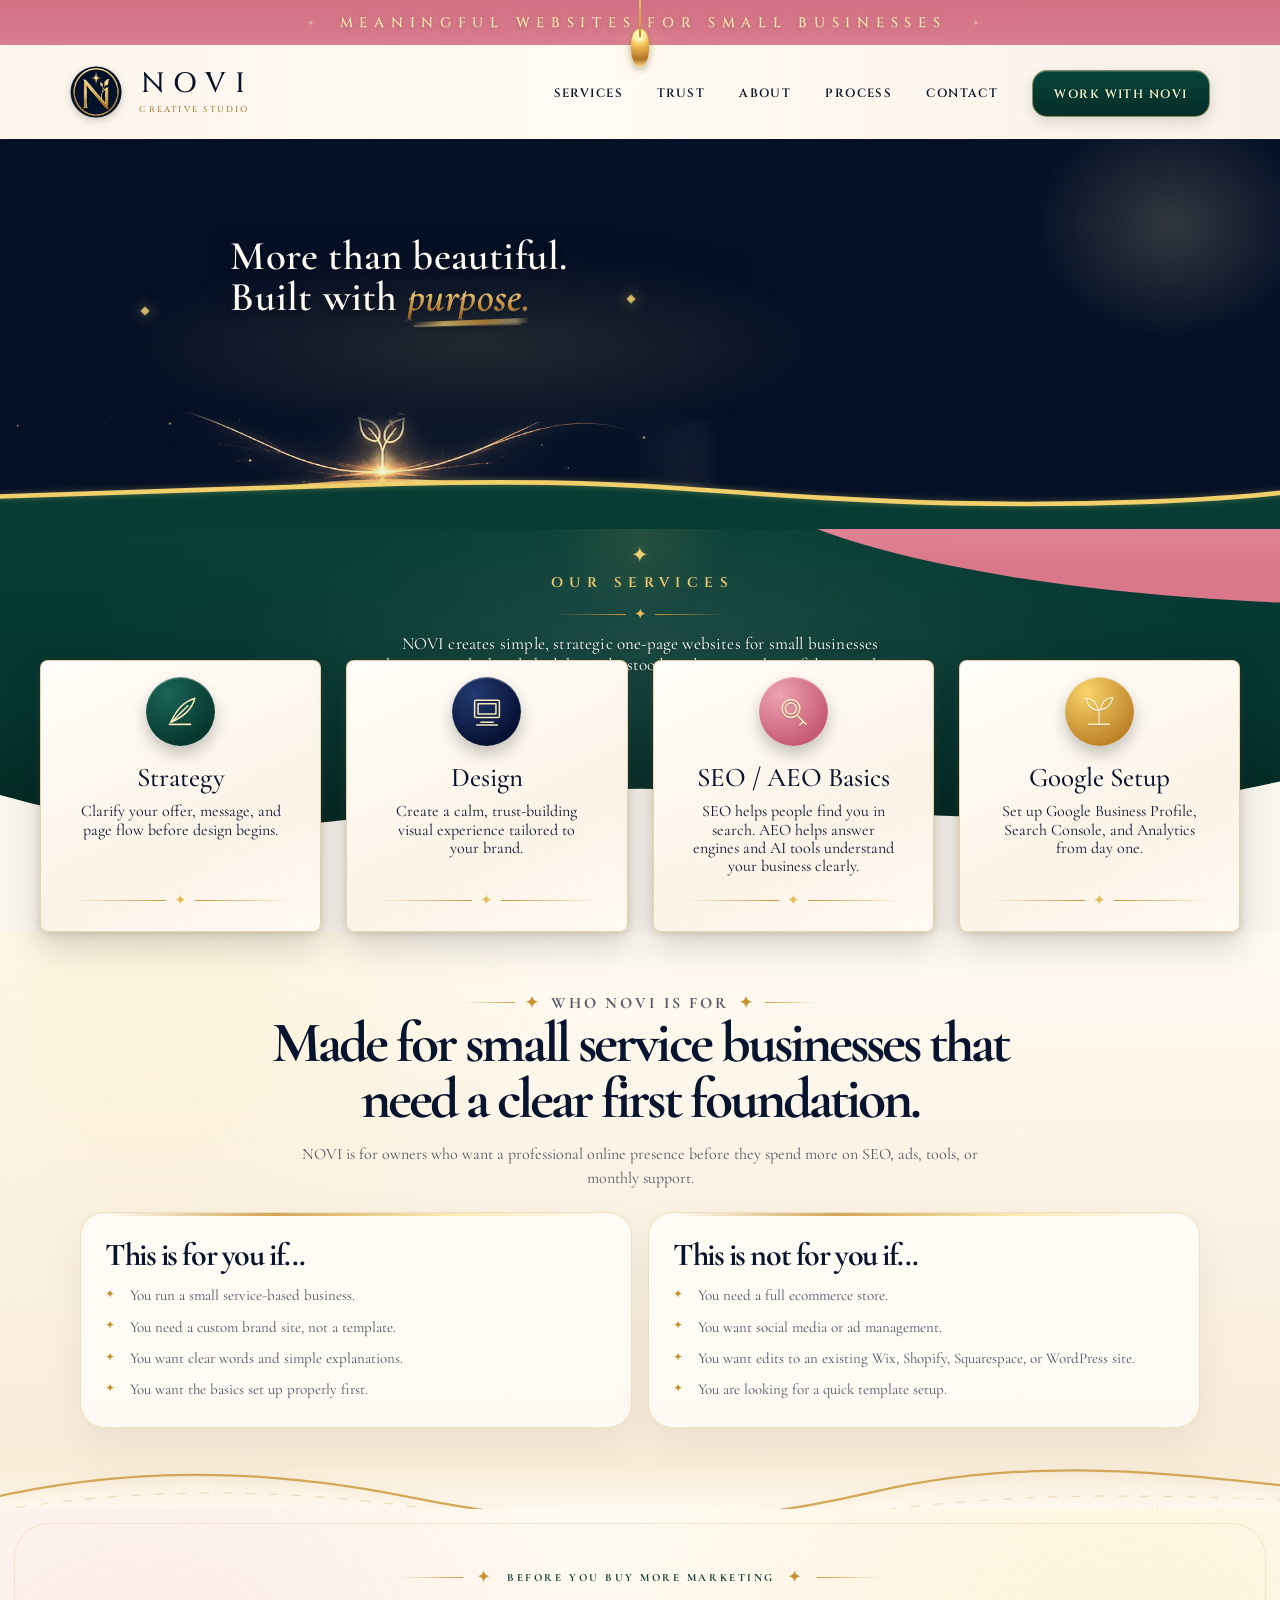
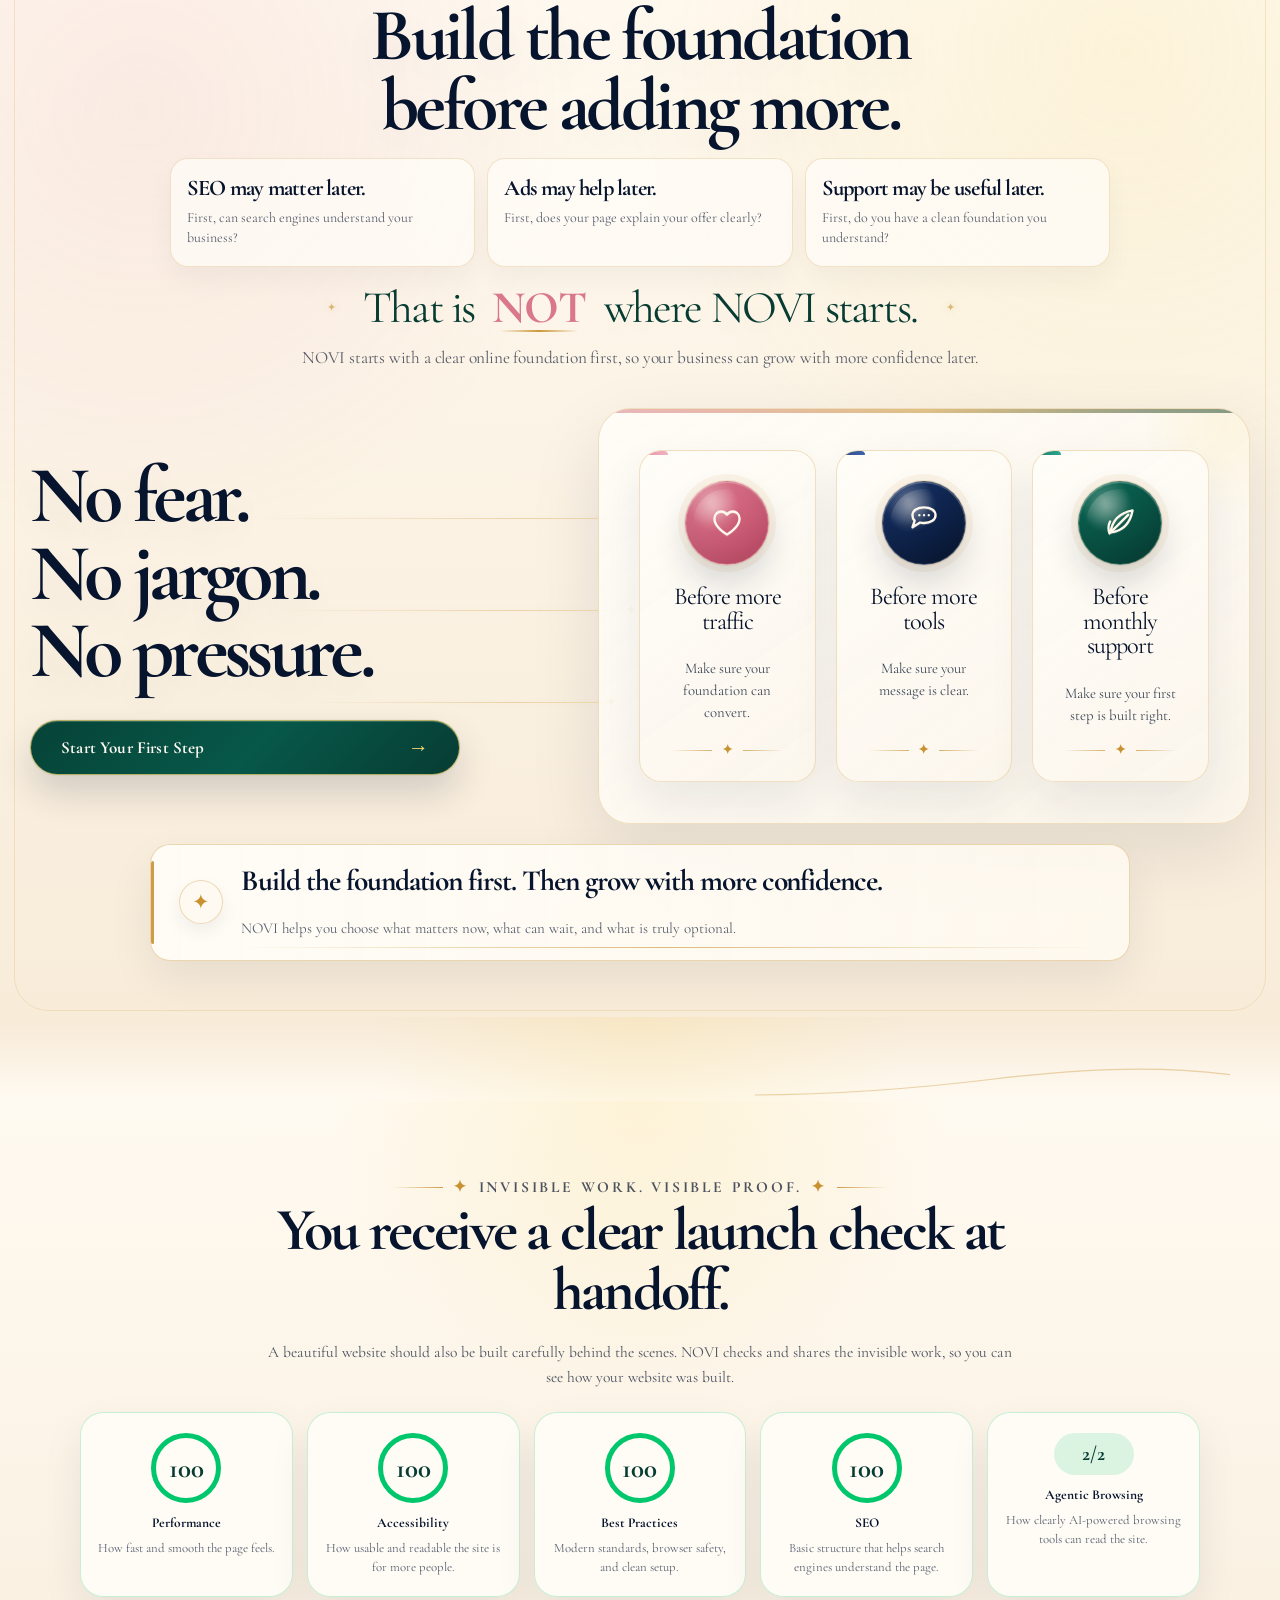
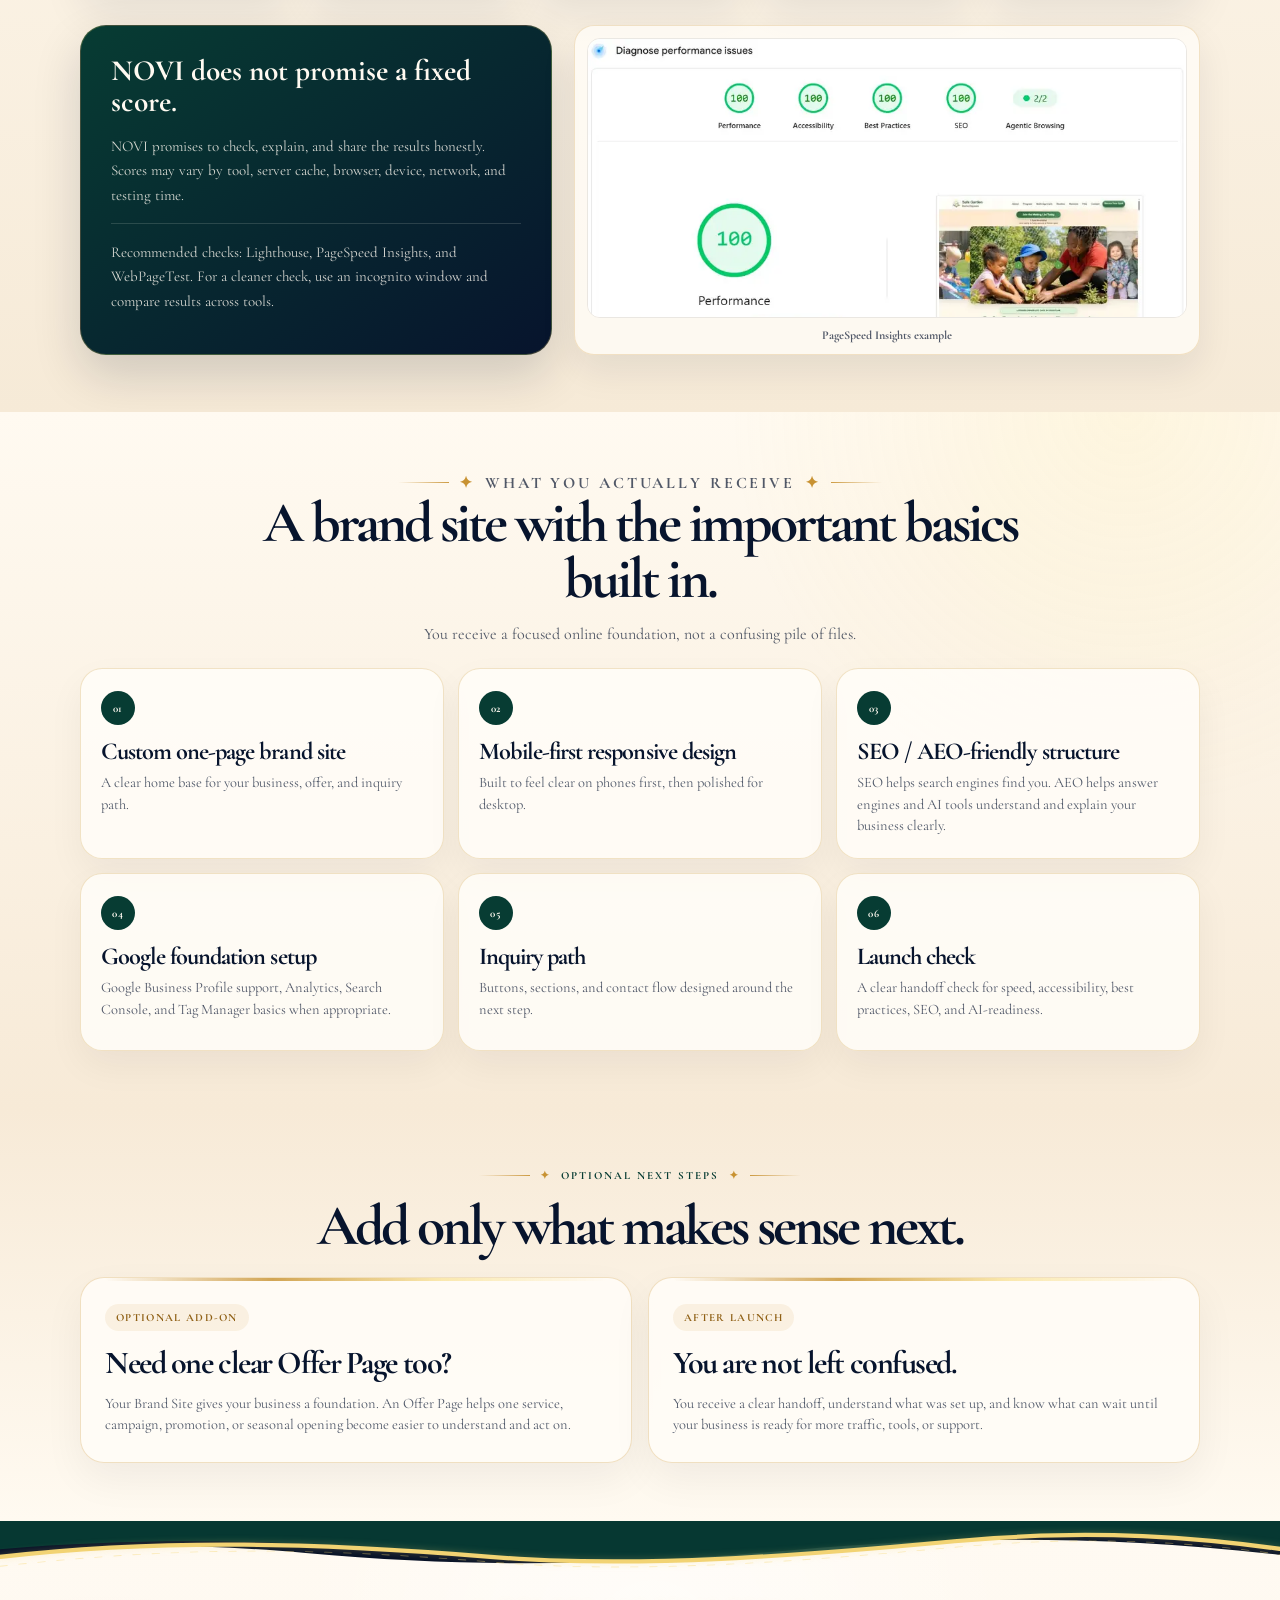
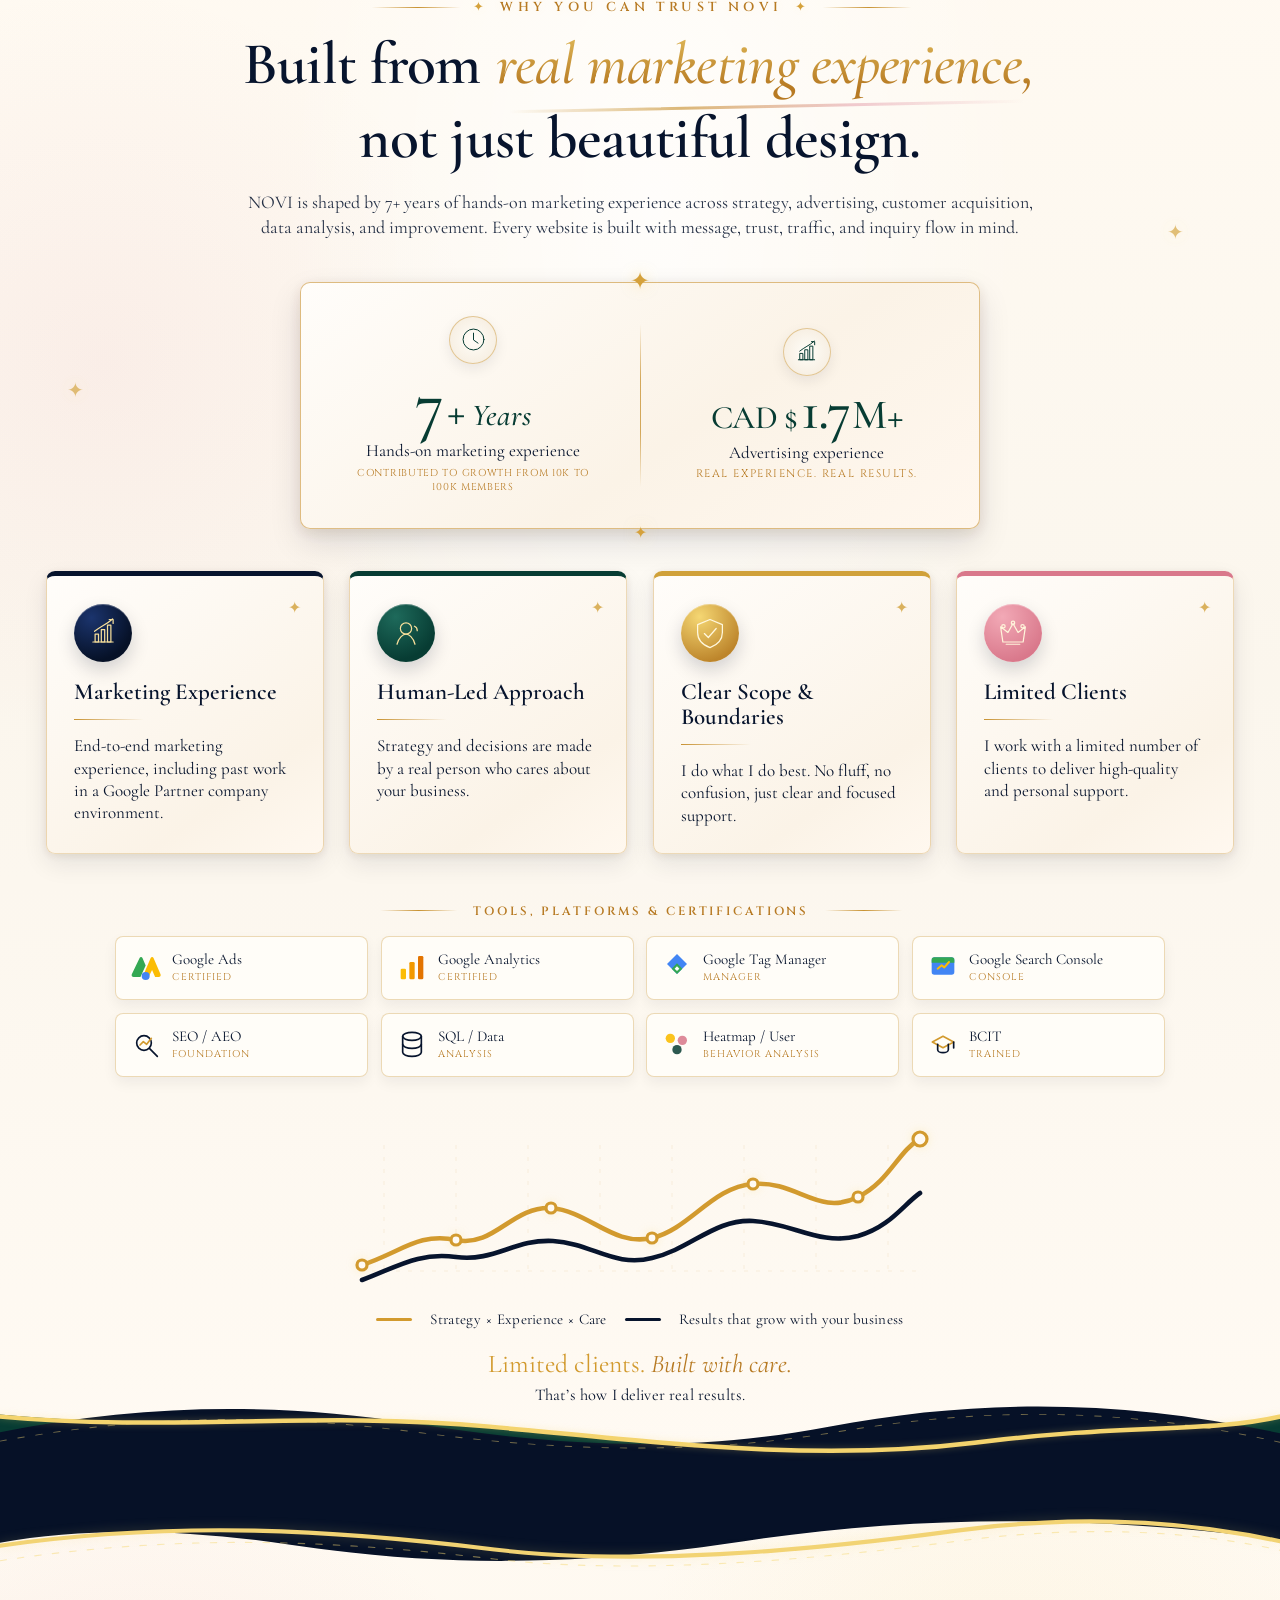
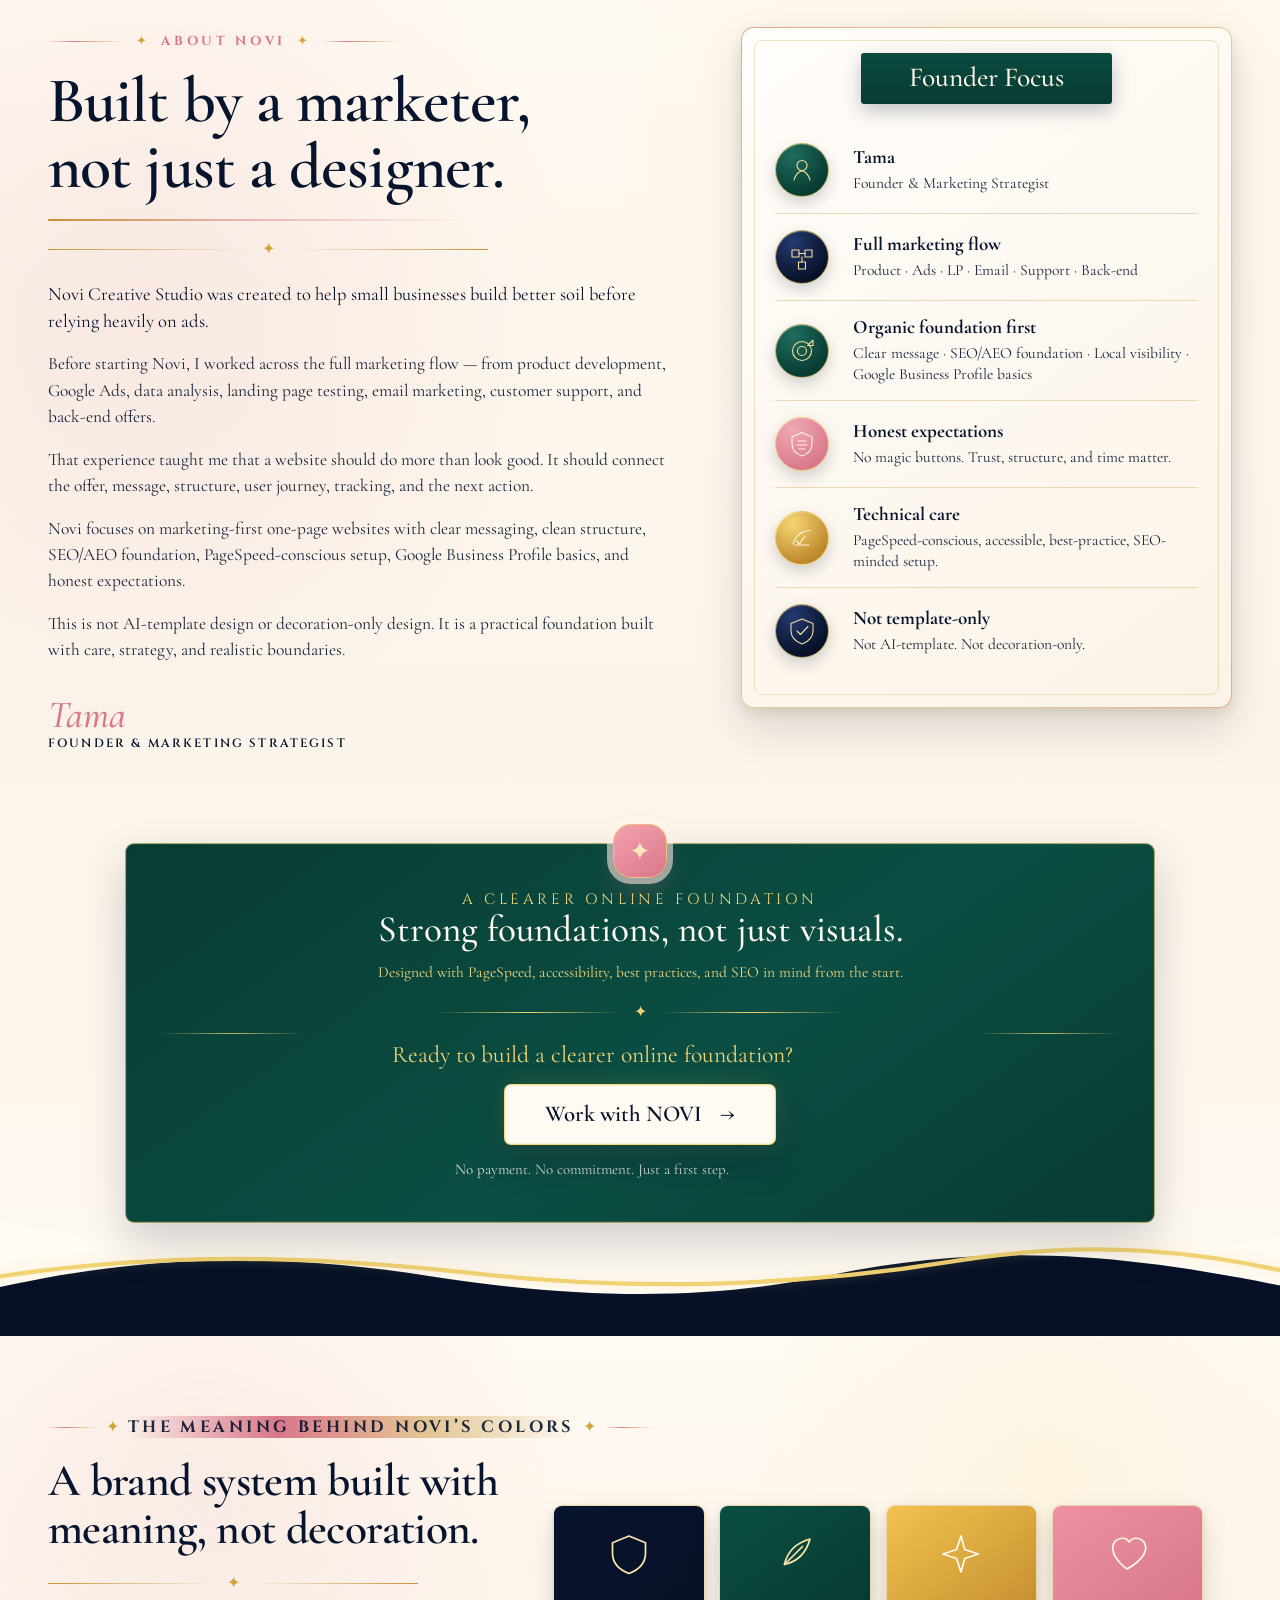
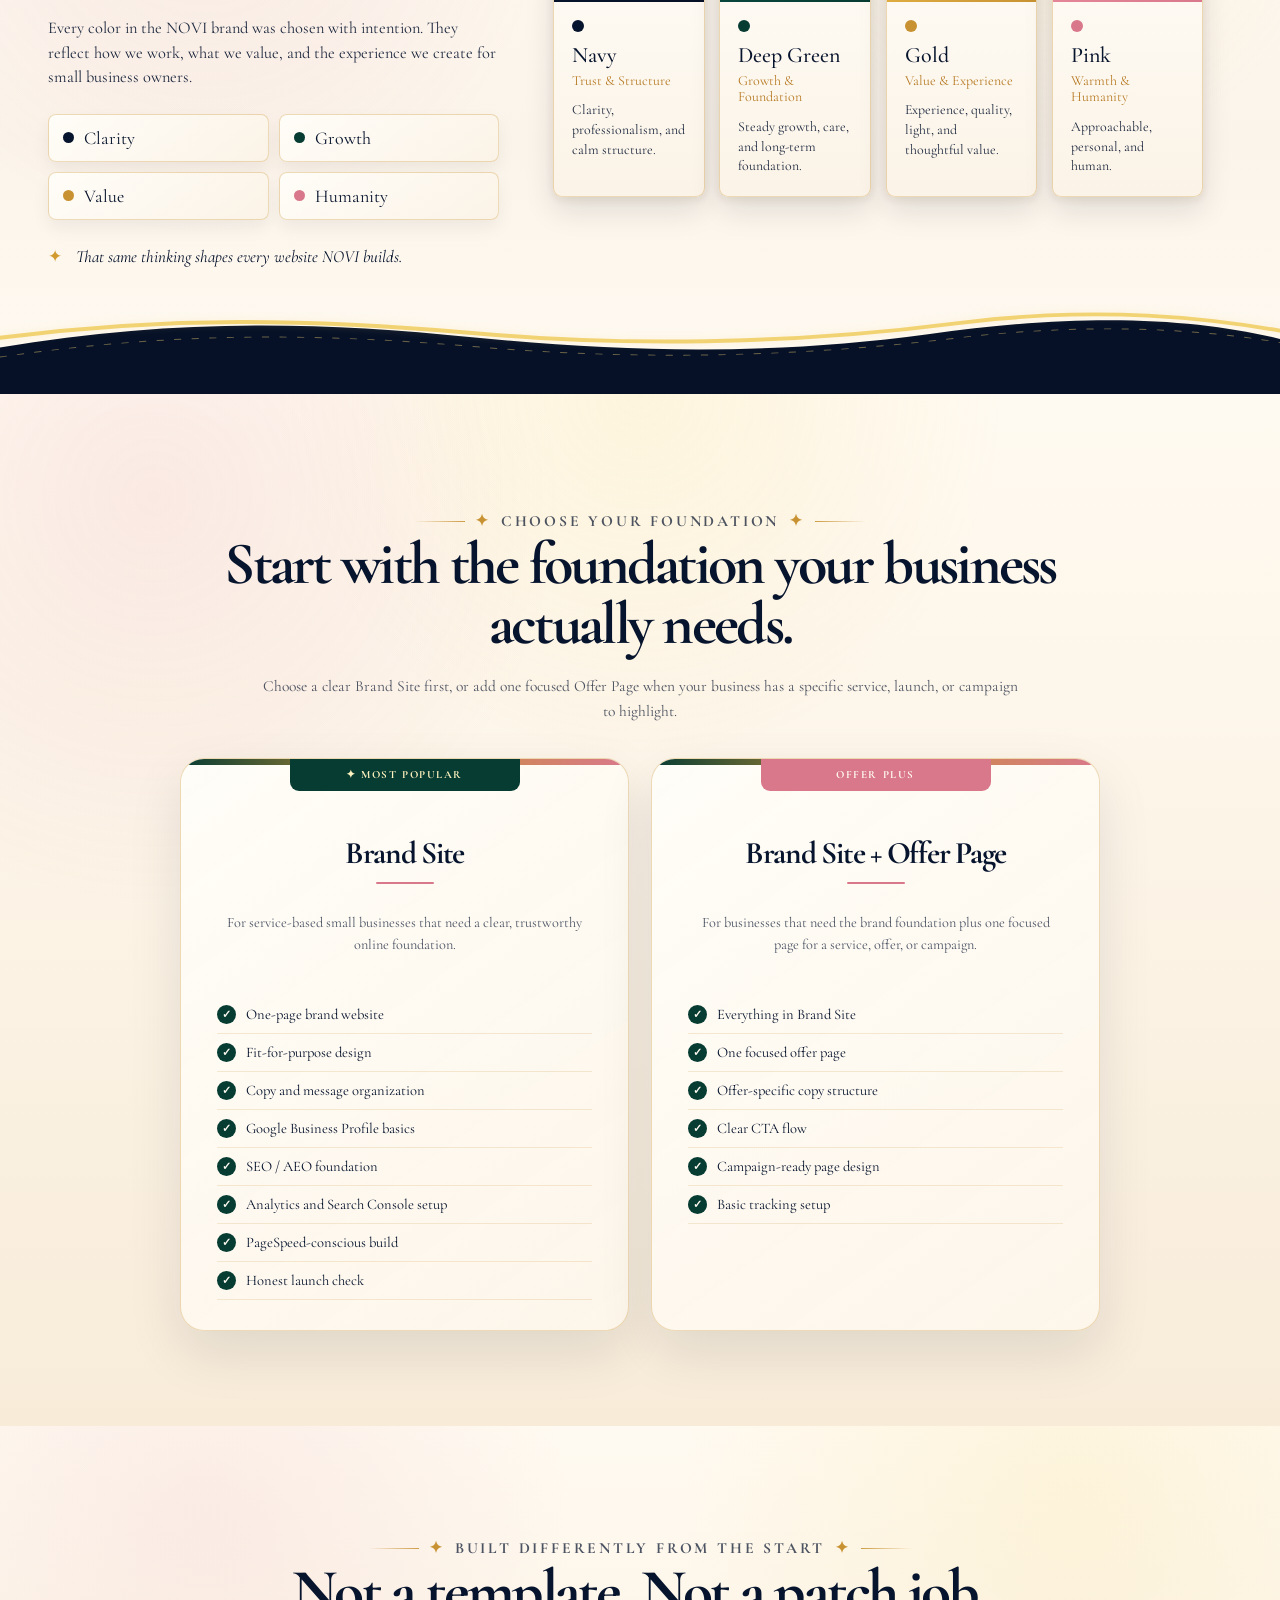
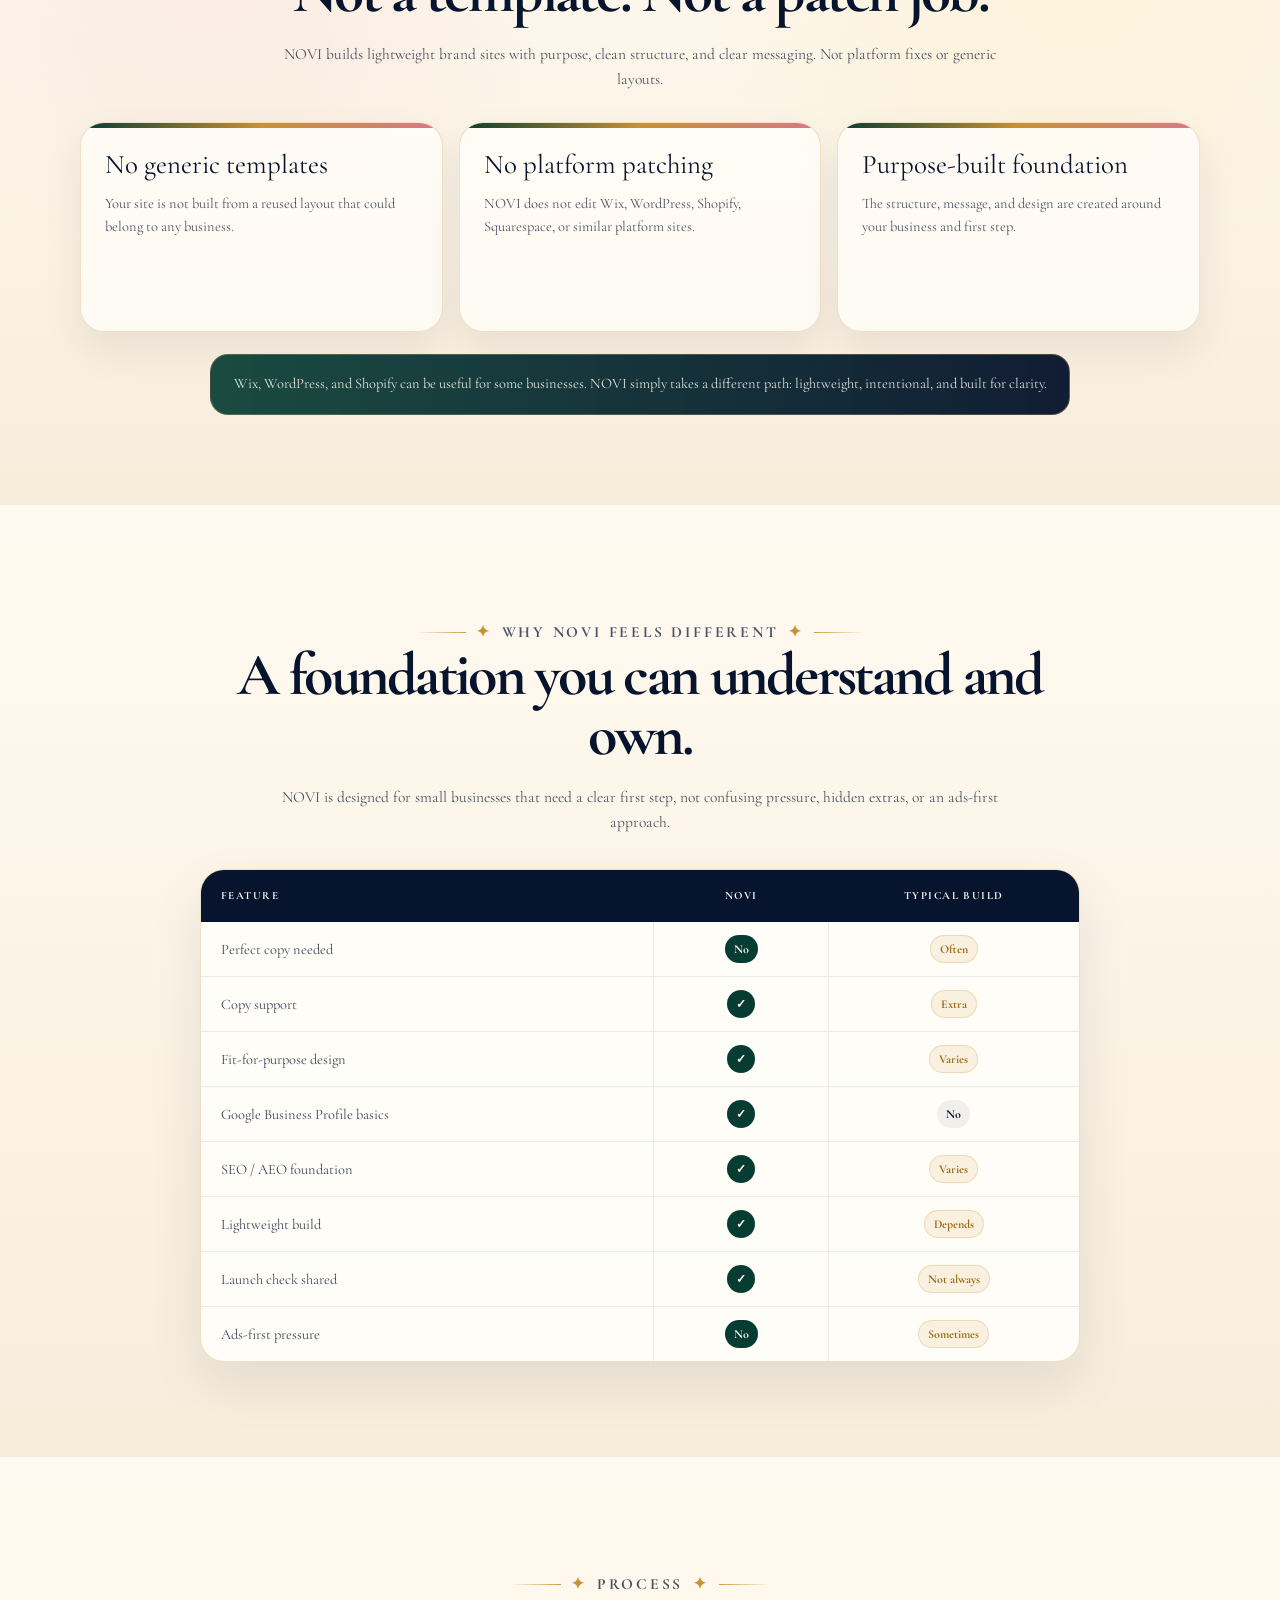
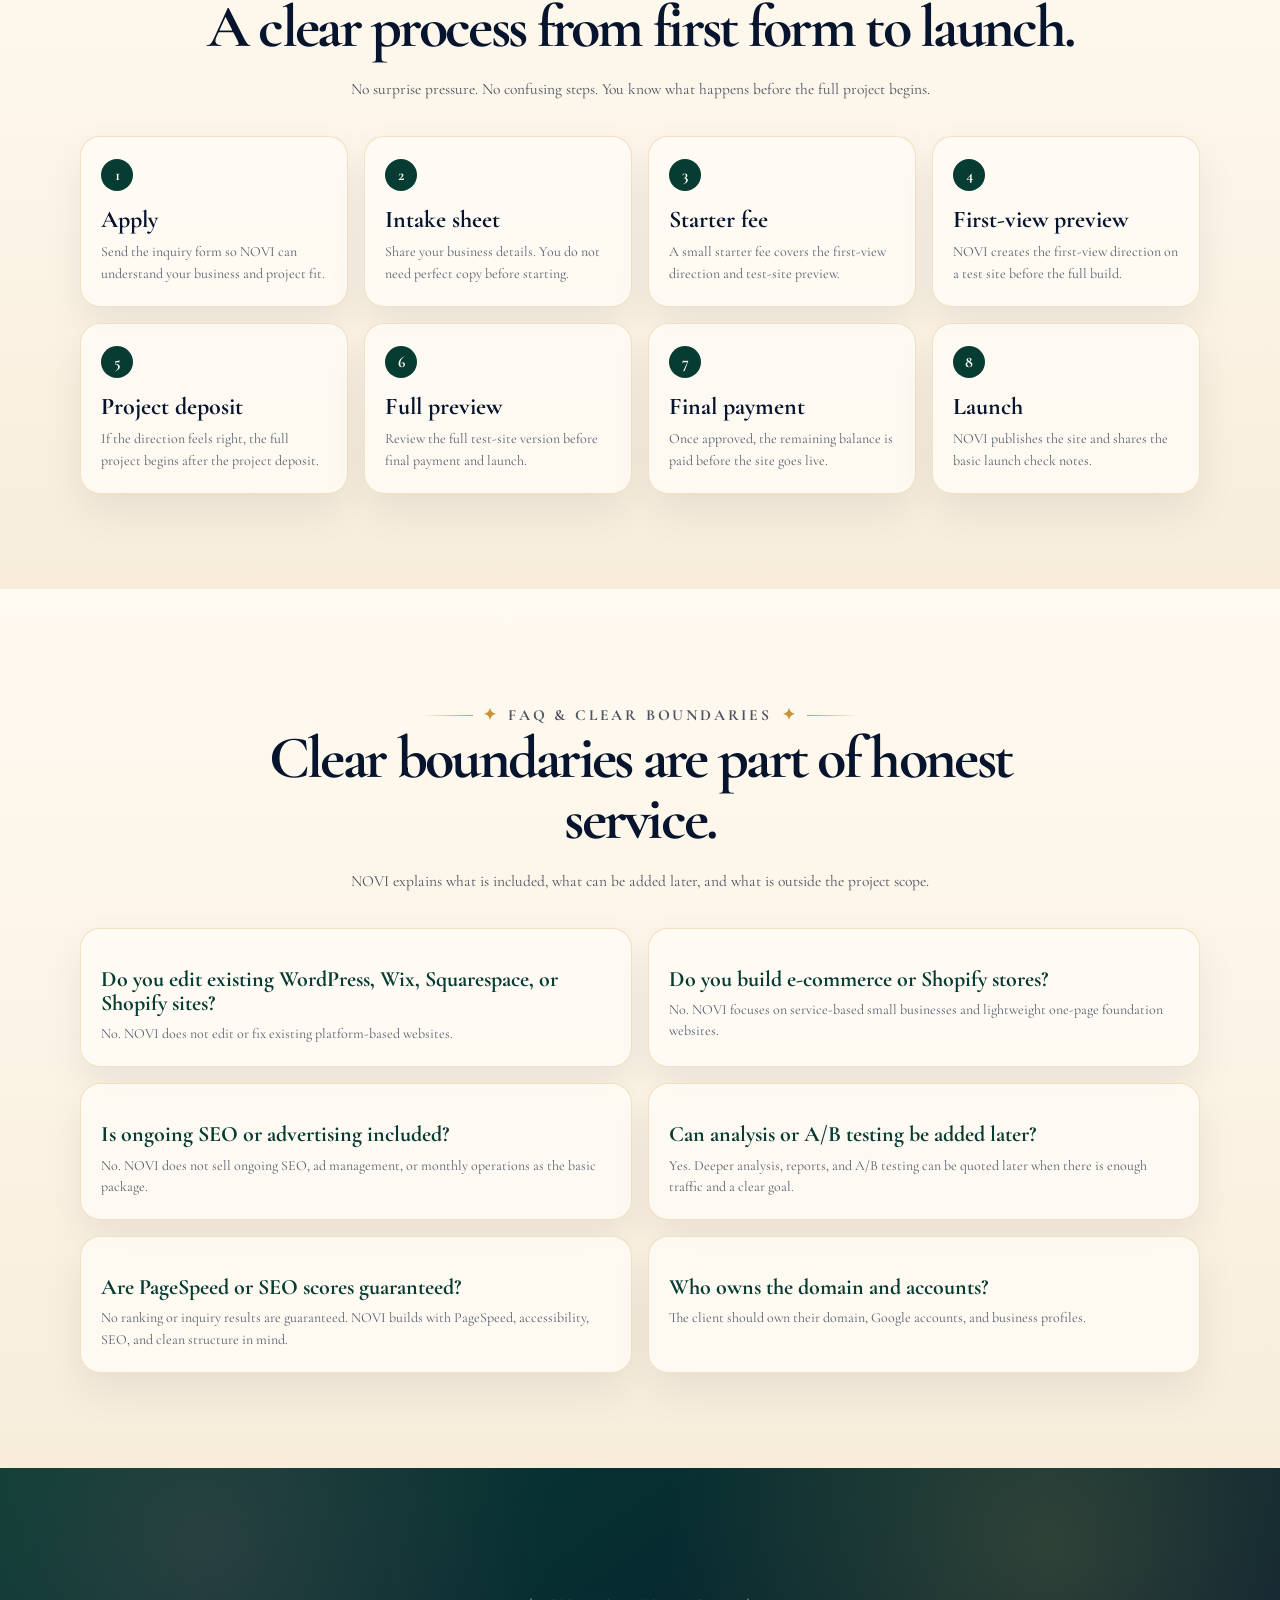
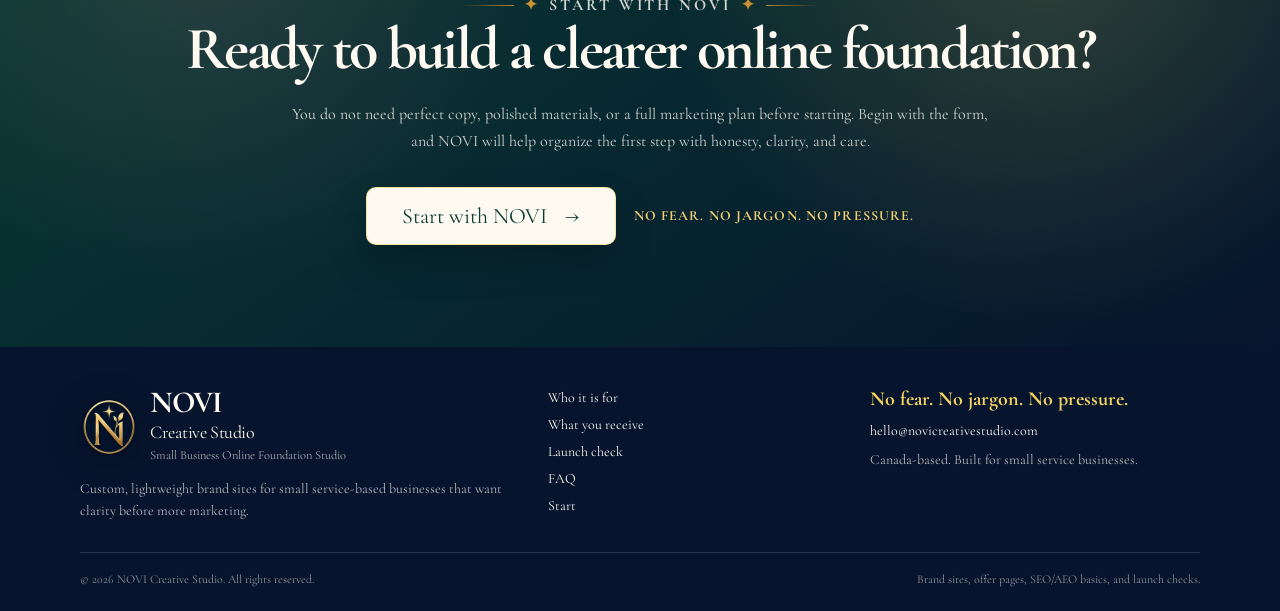
==== commit 0b617b96: "Add files via upload" ====
--- a/index.html
+++ b/index.html
@@ -21,16 +21,18 @@
   <meta name="twitter:description" content="NOVI Creative Studio creates simple, strategic one-page websites for small businesses, combining refined design, clear messaging, SEO/AEO basics, and launch-ready Google setup.">
   <meta name="twitter:image" content="https://novicreativestudio.ca/assets/social/novi-creative-studio-og-image.jpg">
 
-  <link rel="icon" href="assets/icons/favicon.ico?v=webp81" sizes="any">
-  <link rel="icon" type="image/png" sizes="32x32" href="assets/icons/favicon-32x32.png?v=webp81">
-  <link rel="icon" type="image/png" sizes="16x16" href="assets/icons/favicon-16x16.png?v=webp81">
-  <link rel="apple-touch-icon" sizes="180x180" href="assets/icons/apple-touch-icon.png?v=webp81">
+  <link rel="icon" href="assets/icons/favicon.ico?v=webp82" sizes="any">
+  <link rel="icon" type="image/png" sizes="32x32" href="assets/icons/favicon-32x32.png?v=webp82">
+  <link rel="icon" type="image/png" sizes="16x16" href="assets/icons/favicon-16x16.png?v=webp82">
+  <link rel="apple-touch-icon" sizes="180x180" href="assets/icons/apple-touch-icon.png?v=webp82">
   <link rel="manifest" href="site.webmanifest">
+  <link rel="preload" as="image" href="assets/images/novi-creative-studio-hero-mobile-optimized.webp?v=webp82" media="(max-width: 640px)" fetchpriority="high">
+  <link rel="preload" as="image" href="assets/images/novi-creative-studio-hero-desktop.webp?v=webp82" media="(min-width: 641px)" fetchpriority="high">
 
   <link rel="preconnect" href="https://fonts.googleapis.com">
   <link rel="preconnect" href="https://fonts.gstatic.com" crossorigin>
   <link href="https://fonts.googleapis.com/css2?family=Cinzel:wght@400;500;600;700&family=Cormorant+Garamond:wght@400;500;600;700&display=swap" rel="stylesheet">
-  <link rel="stylesheet" href="assets/css/styles.css?v=webp81-calm-final-polish" />
+  <link rel="stylesheet" href="assets/css/styles.css?v=webp82-calm-final-polish" />
 
   <script type="application/ld+json">
 {
@@ -94,7 +96,7 @@
 
   <header class="site-header">
     <a class="brand" href="#" aria-label="NOVI Creative Studio home">
-      <img class="brand-mark" src="assets/images/novi-creative-studio-logo-mark.png?v=webp81" width="64" height="64" alt="" aria-hidden="true" />
+      <img class="brand-mark" src="assets/images/novi-creative-studio-logo-mark.webp?v=webp82" width="64" height="64" alt="" aria-hidden="true" decoding="async" />
       <span class="brand-text" aria-hidden="true">
         <strong>NOVI</strong>
         <small>Creative Studio</small>
@@ -119,8 +121,8 @@
   <main>
     <section class="hero-visual" aria-label="NOVI Creative Studio hero artwork">
       <picture class="hero-picture">
-        <source srcset="assets/images/novi-creative-studio-hero-mobile-optimized.webp?v=webp81" media="(max-width: 640px)">
-        <img src="assets/images/novi-creative-studio-hero-desktop.webp?v=webp81" width="1672" height="941" alt="NOVI Creative Studio hero image with gold light motif, strategic website design message, and a woman working beside a laptop" fetchpriority="high" />
+        <source srcset="assets/images/novi-creative-studio-hero-mobile-optimized.webp?v=webp82" media="(max-width: 640px)">
+        <img src="assets/images/novi-creative-studio-hero-desktop.webp?v=webp82" width="1672" height="941" alt="NOVI Creative Studio hero image with gold light motif, strategic website design message, and a woman working beside a laptop" loading="eager" decoding="async" fetchpriority="high" />
       </picture>
 
       <!-- Hero headline is live HTML text for SEO, not part of the image. -->
@@ -134,7 +136,7 @@
       <span class="hero-glow glow-window" aria-hidden="true"></span>
       <span class="hero-spark spark-two" aria-hidden="true"></span>
       <span class="hero-spark spark-three" aria-hidden="true"></span>
-      <img class="hero-gold-motif" src="assets/images/novi-creative-studio-gold-leaf-light-motif.webp?v=webp81" alt="" aria-hidden="true" />
+      <img class="hero-gold-motif" src="assets/images/novi-creative-studio-gold-leaf-light-motif.webp?v=webp82" alt="" aria-hidden="true" decoding="async" fetchpriority="low" />
 
 
 
@@ -673,7 +675,7 @@
       <div class="site-footer-inner">
         <div class="footer-brand-block">
           <a class="footer-brand" href="#top" aria-label="Back to top">
-            <img class="footer-brand-img" src="assets/images/novi-creative-studio-logo-mark.png?v=webp81" width="58" height="58" alt="" aria-hidden="true" />
+            <img class="footer-brand-img" src="assets/images/novi-creative-studio-logo-mark.webp?v=webp82" width="58" height="58" alt="" aria-hidden="true" loading="lazy" decoding="async" />
             <span class="footer-brand-text">
               <strong>NOVI</strong>
               <small>Creative Studio</small>
@@ -703,6 +705,6 @@
 
 </main>
 
-  <script src="assets/js/script.js?v=webp81" defer></script>
+  <script src="assets/js/script.js?v=webp82" defer></script>
 </body>
 </html>
--- a/assets/css/styles.css
+++ b/assets/css/styles.css
@@ -4596,3 +4596,37 @@
     font-size:18px;
   }
 }
+
+
+/* v82 mobile performance guard: keep the visual direction, reduce mobile-only paint cost. */
+@media (max-width: 720px) {
+  .hero-picture img,
+  .hero-gold-motif,
+  .hero-green-wave,
+  .trust-wave-gold,
+  .trust-bottom-gold,
+  .about-frame-gold,
+  .about-bottom-gold {
+    filter: none !important;
+  }
+
+  .top-ribbon p::before,
+  .top-ribbon p::after,
+  .ribbon-drop,
+  .hero-spark,
+  .glow-window {
+    animation-duration: 8s !important;
+  }
+
+  .brand,
+  .service-card,
+  .choose-card,
+  .promise-card,
+  .launch-score-card,
+  .launch-proof-images figure,
+  .difference-table,
+  .process-steps article,
+  .faq-grid article {
+    box-shadow: 0 10px 24px rgba(7,20,45,.07) !important;
+  }
+}
